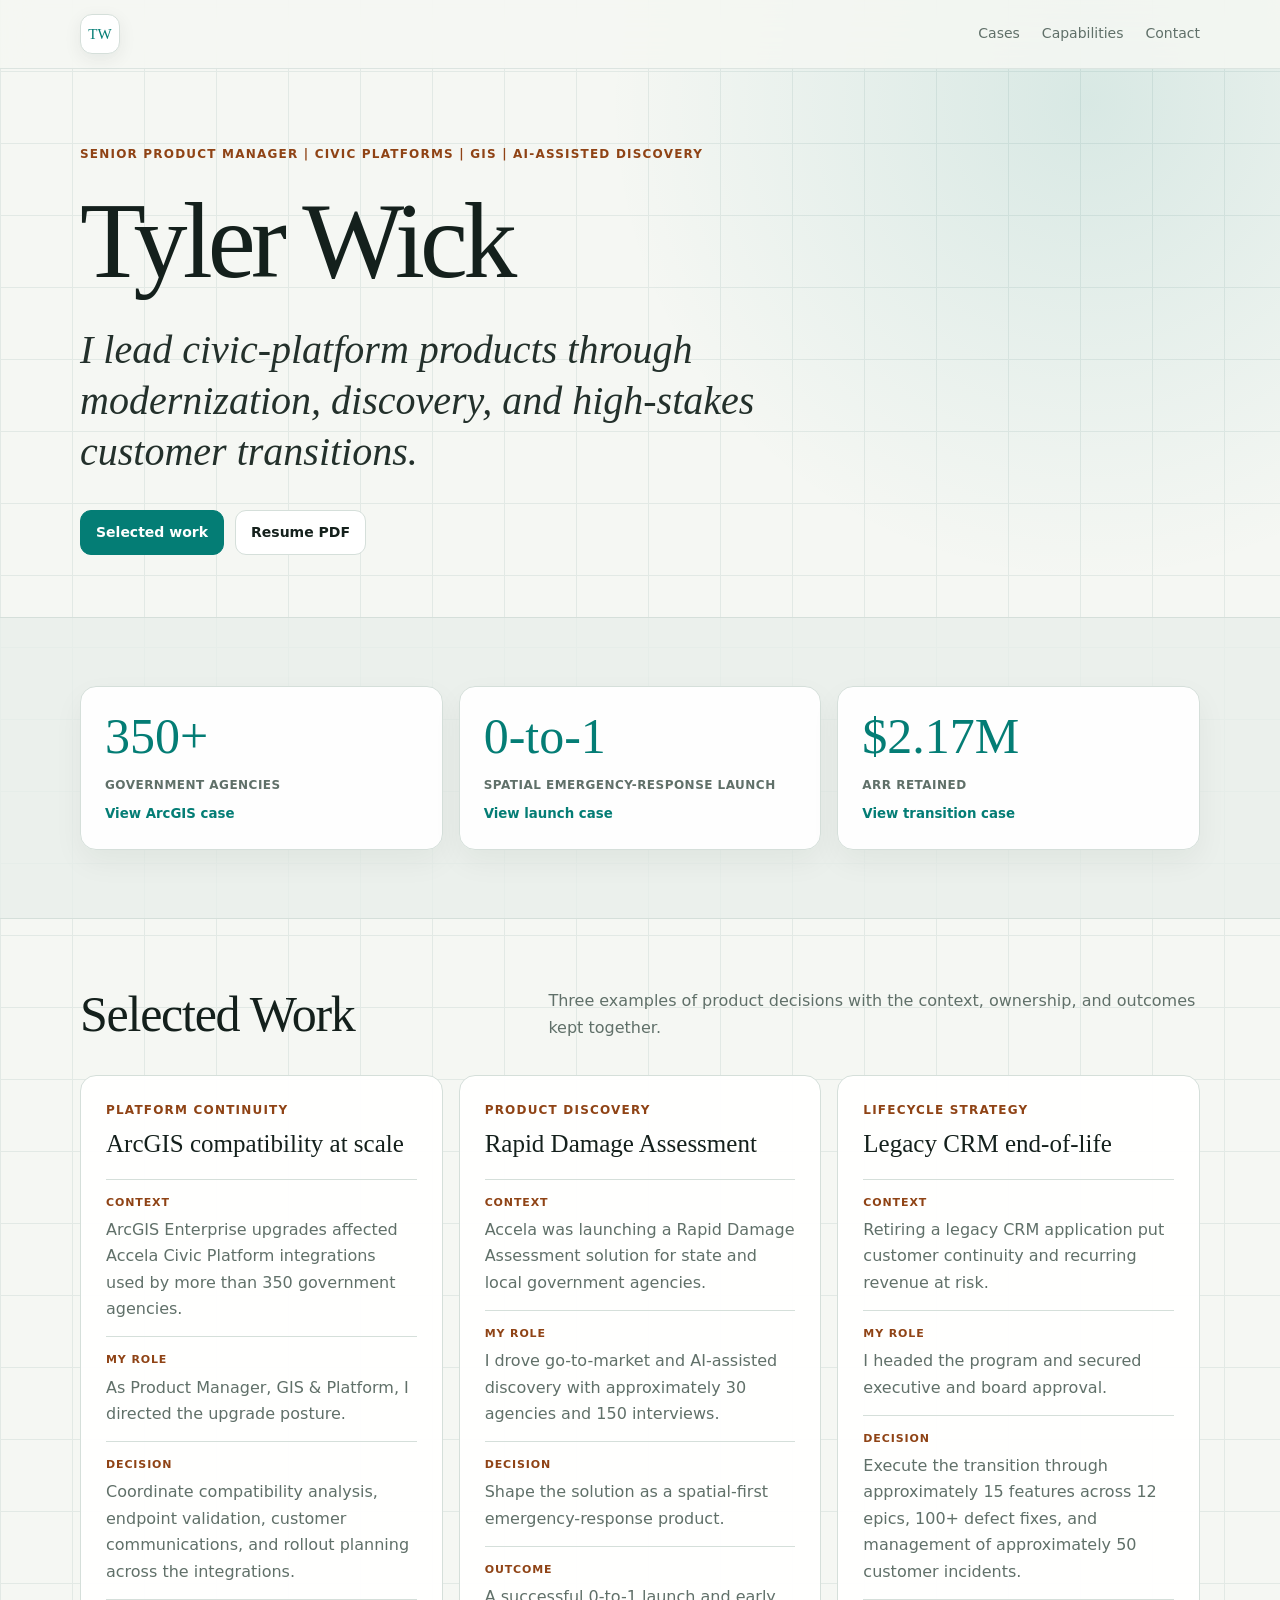
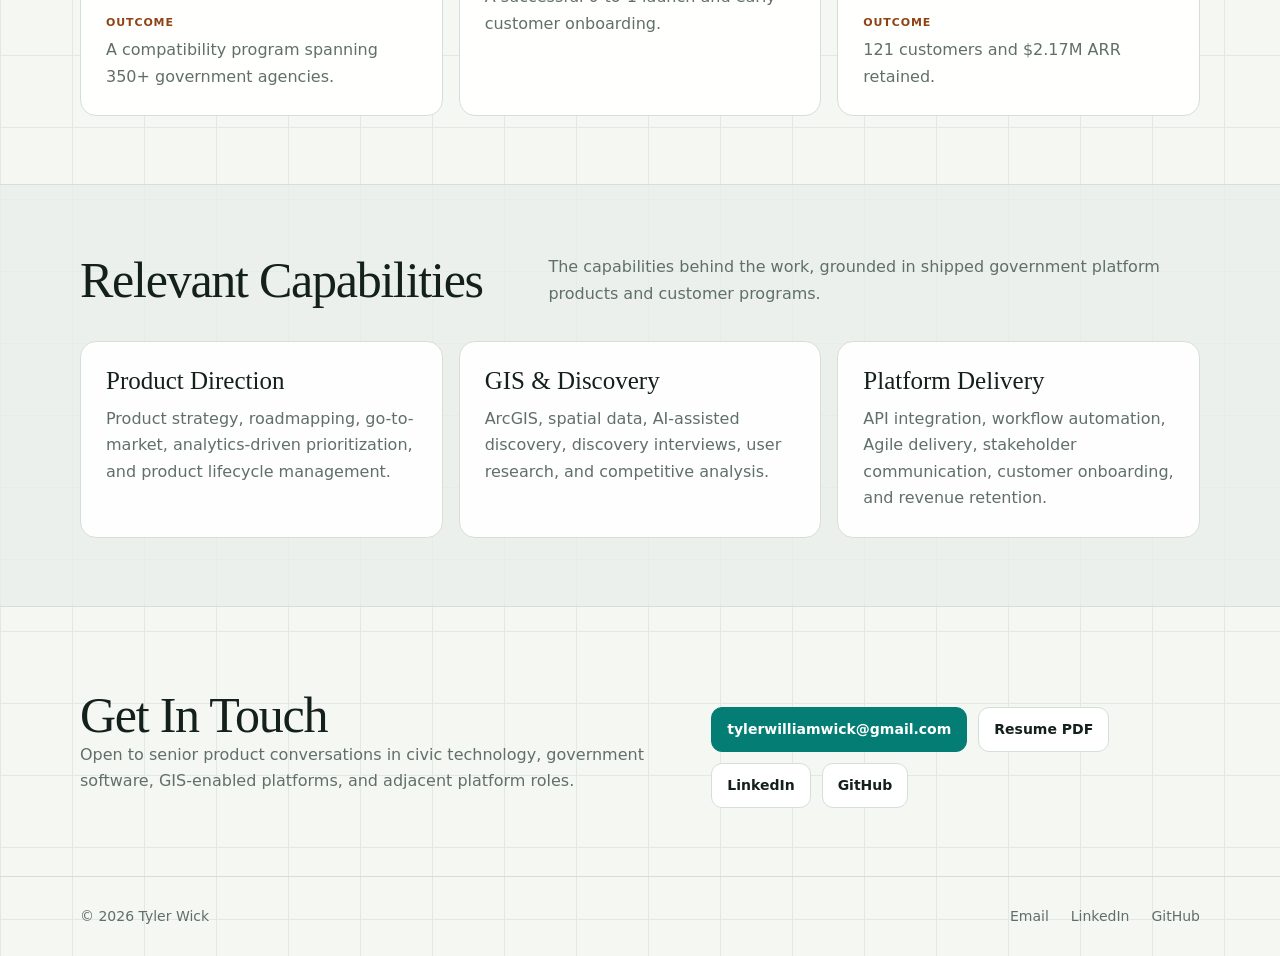
==== index.html @ c16c79ae "fix: offset case anchors below nav" ====
<!doctype html>
<html lang="en">
  <head>
    <meta charset="utf-8">
    <meta name="viewport" content="width=device-width, initial-scale=1">
    <title>Tyler Wick | Senior Product Manager | Civic Platforms, GIS &amp; AI</title>
    <meta
      name="description"
      content="Senior product manager for civic platforms, GIS, AI-assisted discovery, platform modernization, and customer transitions."
    >
    <link rel="canonical" href="https://tylerwilliamwick.github.io/tylerwilliamwick/">
    <link rel="icon" href="public/favicon.svg" type="image/svg+xml">
    <meta property="og:title" content="Tyler Wick | Senior Product Manager">
    <meta property="og:description" content="Civic-platform product leadership grounded in GIS, AI-assisted discovery, and measurable delivery outcomes.">
    <meta property="og:type" content="website">
    <meta property="og:url" content="https://tylerwilliamwick.github.io/tylerwilliamwick/">
    <meta property="og:image" content="https://tylerwilliamwick.github.io/tylerwilliamwick/public/og-image.png">
    <meta property="og:image:width" content="1200">
    <meta property="og:image:height" content="630">
    <meta property="og:image:alt" content="Tyler Wick, Senior Product Manager for civic platforms, GIS, and AI-assisted discovery. Featured outcomes: 350+ agencies, a 0-to-1 launch, and $2.17M ARR retained.">
    <meta name="twitter:card" content="summary_large_image">
    <meta name="twitter:title" content="Tyler Wick | Senior Product Manager">
    <meta name="twitter:description" content="Civic-platform product leadership grounded in GIS, AI-assisted discovery, and measurable delivery outcomes.">
    <meta name="twitter:image" content="https://tylerwilliamwick.github.io/tylerwilliamwick/public/og-image.png">
    <meta name="twitter:image:alt" content="Tyler Wick, Senior Product Manager for civic platforms, GIS, and AI-assisted discovery. Featured outcomes: 350+ agencies, a 0-to-1 launch, and $2.17M ARR retained.">
    <meta name="theme-color" content="#047d75">
    <style>
      :root {
        --bg: #f5f7f3;
        --bg-alt: #e8efeb;
        --surface: #ffffff;
        --text: #14201c;
        --muted: #607069;
        --accent: #047d75;
        --accent-strong: #075e59;
        --on-accent: #ffffff;
        --copper: #8f4315;
        --border: #d5dfda;
        --grid: #e2e9e5;
        --shadow: 0 18px 42px rgba(28, 61, 50, 0.1);
      }

      @media (prefers-color-scheme: dark) {
        :root {
          --bg: #0f1715;
          --bg-alt: #17221f;
          --surface: #1a2824;
          --text: #f1f6f2;
          --muted: #a1b0aa;
          --accent: #62d0c3;
          --accent-strong: #8de3d8;
          --on-accent: #062a27;
          --copper: #f2a766;
          --border: #2d3c37;
          --grid: #1d2a26;
          --shadow: 0 18px 42px rgba(0, 0, 0, 0.26);
        }
      }

      * {
        box-sizing: border-box;
      }

      html {
        scroll-behavior: smooth;
      }

      body {
        margin: 0;
        background:
          radial-gradient(circle at 85% 4%, color-mix(in srgb, var(--accent) 12%, transparent), transparent 30rem),
          linear-gradient(90deg, var(--grid) 1px, transparent 1px),
          linear-gradient(0deg, var(--grid) 1px, transparent 1px),
          var(--bg);
        background-size: auto, 72px 72px, 72px 72px, auto;
        color: var(--text);
        font: 16px/1.65 Avenir, "Avenir Next", Inter, system-ui, -apple-system, sans-serif;
      }

      a {
        color: inherit;
      }

      a:focus-visible {
        outline: 3px solid var(--accent);
        outline-offset: 3px;
      }

      .skip-link {
        position: fixed;
        top: 8px;
        left: 8px;
        z-index: 20;
        transform: translateY(-160%);
        border-radius: 8px;
        padding: 9px 13px;
        background: var(--accent);
        color: var(--on-accent);
        font-weight: 700;
        text-decoration: none;
      }

      .skip-link:focus {
        transform: none;
      }

      .wrap {
        width: min(1120px, calc(100% - 40px));
        margin: 0 auto;
      }

      .nav {
        position: sticky;
        top: 0;
        z-index: 10;
        border-bottom: 1px solid color-mix(in srgb, var(--border) 78%, transparent);
        background: color-mix(in srgb, var(--bg) 86%, transparent);
        backdrop-filter: blur(16px);
      }

      .nav-inner,
      .footer-inner {
        display: flex;
        align-items: center;
        justify-content: space-between;
        gap: 20px;
      }

      .nav-inner {
        min-height: 68px;
      }

      .mark {
        width: 40px;
        height: 40px;
        flex: 0 0 auto;
        border: 1px solid var(--border);
        border-radius: 12px;
        display: grid;
        place-items: center;
        background: var(--surface);
        color: var(--accent);
        font-family: Georgia, serif;
        font-size: 15px;
        text-decoration: none;
        box-shadow: 0 5px 18px color-mix(in srgb, var(--text) 7%, transparent);
      }

      .links,
      .footer-links {
        display: flex;
        flex-wrap: wrap;
        gap: 12px 22px;
        color: var(--muted);
        font-size: 14px;
      }

      .links {
        justify-content: flex-end;
      }

      .links a,
      .footer-links a {
        text-decoration: none;
      }

      .links a:hover,
      .footer-links a:hover {
        color: var(--accent);
      }

      .hero {
        padding: 76px 0 62px;
      }

      .eyebrow,
      .case-kicker {
        color: var(--copper);
        font-size: 12px;
        font-weight: 750;
        letter-spacing: 0.1em;
        text-transform: uppercase;
      }

      .eyebrow {
        margin: 0 0 18px;
      }

      h1,
      h2,
      h3 {
        font-family: Georgia, "Times New Roman", serif;
        font-weight: 400;
        line-height: 1.08;
      }

      h1 {
        max-width: 840px;
        margin: 0;
        font-size: clamp(2.75rem, 9vw, 6.75rem);
        letter-spacing: -0.045em;
      }

      .hero-copy {
        max-width: 820px;
        margin: 26px 0 0;
        color: color-mix(in srgb, var(--text) 80%, var(--muted));
        font-family: Georgia, "Times New Roman", serif;
        font-size: clamp(1.5rem, 3.4vw, 2.5rem);
        font-style: italic;
        line-height: 1.27;
      }

      .cta-row {
        display: flex;
        flex-wrap: wrap;
        gap: 11px;
        margin-top: 32px;
      }

      .btn {
        border: 1px solid var(--border);
        border-radius: 11px;
        padding: 10px 15px;
        background: var(--surface);
        color: var(--text);
        font-size: 14px;
        font-weight: 650;
        overflow-wrap: anywhere;
        text-decoration: none;
        transition: transform 160ms ease, border-color 160ms ease, color 160ms ease, background 160ms ease;
      }

      .btn.primary {
        border-color: var(--accent);
        background: var(--accent);
        color: var(--on-accent);
      }

      .btn:hover {
        border-color: var(--accent);
        color: var(--accent);
        transform: translateY(-2px);
      }

      .btn.primary:hover {
        background: var(--accent-strong);
        color: var(--on-accent);
      }

      section {
        padding: 68px 0;
      }

      section[id],
      main[id],
      .case-study[id] {
        scroll-margin-top: 84px;
      }

      .band {
        border-top: 1px solid var(--border);
        border-bottom: 1px solid var(--border);
        background: color-mix(in srgb, var(--bg-alt) 78%, transparent);
      }

      .section-head {
        display: grid;
        grid-template-columns: minmax(0, 0.8fr) minmax(0, 1.2fr);
        gap: 34px;
        align-items: end;
        margin-bottom: 34px;
      }

      h2 {
        margin: 0;
        font-size: clamp(2.125rem, 4vw, 3.125rem);
        letter-spacing: -0.025em;
      }

      .section-head p,
      .lead {
        margin: 0;
        color: var(--muted);
      }

      .metrics,
      .cases,
      .capability-list {
        margin: 0;
        padding: 0;
        display: grid;
        grid-template-columns: repeat(3, minmax(0, 1fr));
        gap: 16px;
        list-style: none;
      }

      .metric-link,
      .case-study,
      .capability {
        border: 1px solid var(--border);
        border-radius: 16px;
        background: color-mix(in srgb, var(--surface) 96%, transparent);
      }

      .metric-link {
        min-height: 164px;
        padding: 24px;
        display: flex;
        flex-direction: column;
        justify-content: space-between;
        box-shadow: 0 12px 30px color-mix(in srgb, var(--text) 5%, transparent);
        text-decoration: none;
        transition: transform 160ms ease, border-color 160ms ease, box-shadow 160ms ease;
      }

      .metric-link:hover {
        border-color: var(--accent);
        box-shadow: var(--shadow);
        transform: translateY(-2px);
      }

      .metric-link strong {
        color: var(--accent);
        font: 400 clamp(2.125rem, 4vw, 3.125rem)/1 Georgia, "Times New Roman", serif;
      }

      .metric-link span {
        margin-top: 14px;
        color: var(--muted);
        font-size: 12px;
        font-weight: 700;
        letter-spacing: 0.04em;
        text-transform: uppercase;
      }

      .metric-link small {
        margin-top: 6px;
        color: var(--accent);
        font-weight: 700;
      }

      .case-study,
      .capability {
        padding: 25px;
      }

      .case-kicker {
        margin: 0 0 9px;
      }

      .case-study h3,
      .capability h3 {
        margin: 0;
        font-size: 25px;
      }

      .case-details {
        margin: 22px 0 0;
      }

      .case-details div {
        border-top: 1px solid var(--border);
        padding: 14px 0;
      }

      .case-details div:last-child {
        padding-bottom: 0;
      }

      .case-details dt {
        color: var(--copper);
        font-size: 11px;
        font-weight: 750;
        letter-spacing: 0.08em;
        text-transform: uppercase;
      }

      .case-details dd {
        margin: 5px 0 0;
        color: var(--muted);
      }

      .capability p {
        margin: 12px 0 0;
        color: var(--muted);
      }

      .contact {
        display: grid;
        grid-template-columns: minmax(0, 1.1fr) minmax(0, 0.9fr);
        gap: 34px;
        align-items: center;
      }

      footer {
        border-top: 1px solid var(--border);
        padding: 28px 0;
        color: var(--muted);
        font-size: 14px;
      }

      .footer-links {
        justify-content: flex-end;
      }

      .visually-hidden {
        position: absolute;
        width: 1px;
        height: 1px;
        padding: 0;
        margin: -1px;
        overflow: hidden;
        clip: rect(0, 0, 0, 0);
        white-space: nowrap;
        border: 0;
      }

      @media (max-width: 900px) {
        .section-head,
        .contact {
          grid-template-columns: 1fr;
        }

        .cases {
          grid-template-columns: 1fr;
        }
      }

      @media (max-width: 600px) {
        .wrap {
          width: min(100% - 28px, 1120px);
        }

        .nav {
          position: static;
        }

        .nav-inner,
        .footer-inner {
          align-items: flex-start;
          flex-wrap: wrap;
          padding-block: 10px;
        }

        .hero {
          padding: 54px 0 42px;
        }

        .links {
          gap: 9px 14px;
          font-size: 13px;
        }

        section {
          padding: 52px 0;
        }

        .metrics,
        .capability-list {
          grid-template-columns: 1fr;
        }

        .footer-links {
          justify-content: flex-start;
        }
      }

      @media (prefers-reduced-motion: reduce) {
        html {
          scroll-behavior: auto;
        }

        *,
        *::before,
        *::after {
          scroll-behavior: auto !important;
          transition-duration: 0.01ms !important;
        }
      }
    </style>
  </head>
  <body>
    <a class="skip-link" href="#content">Skip to main content</a>
    <nav class="nav" aria-label="Primary">
      <div class="wrap nav-inner">
        <a class="mark" href="#content" aria-label="Tyler Wick home">TW</a>
        <div class="links">
          <a href="#cases">Cases</a>
          <a href="#capabilities">Capabilities</a>
          <a href="#contact">Contact</a>
        </div>
      </div>
    </nav>

    <main id="content">
      <header class="hero">
        <div class="wrap">
          <p class="eyebrow">Senior Product Manager | Civic Platforms | GIS | AI-Assisted Discovery</p>
          <h1>Tyler Wick</h1>
          <p class="hero-copy">
            I lead civic-platform products through modernization, discovery,
            and high-stakes customer transitions.
          </p>
          <div class="cta-row">
            <a class="btn primary" href="#cases">Selected work</a>
            <a class="btn" href="public/resume.pdf">Resume PDF</a>
          </div>
        </div>
      </header>

      <section id="outcomes" class="band" aria-labelledby="outcomes-title">
        <div class="wrap">
          <h2 id="outcomes-title" class="visually-hidden">Selected outcomes</h2>
          <ul class="metrics">
            <li>
              <a class="metric-link" href="#case-arcgis">
                <strong>350+</strong>
                <span>Government agencies</span>
                <small>View ArcGIS case</small>
              </a>
            </li>
            <li>
              <a class="metric-link" href="#case-damage-assessment">
                <strong>0-to-1</strong>
                <span>Spatial emergency-response launch</span>
                <small>View launch case</small>
              </a>
            </li>
            <li>
              <a class="metric-link" href="#case-crm-eol">
                <strong>$2.17M</strong>
                <span>ARR retained</span>
                <small>View transition case</small>
              </a>
            </li>
          </ul>
        </div>
      </section>

      <section id="cases" aria-labelledby="cases-title">
        <div class="wrap">
          <div class="section-head">
            <h2 id="cases-title">Selected Work</h2>
            <p>
              Three examples of product decisions with the context, ownership,
              and outcomes kept together.
            </p>
          </div>
          <div class="cases">
            <article id="case-arcgis" class="case-study">
              <p class="case-kicker">Platform continuity</p>
              <h3>ArcGIS compatibility at scale</h3>
              <dl class="case-details">
                <div>
                  <dt>Context</dt>
                  <dd>ArcGIS Enterprise upgrades affected Accela Civic Platform integrations used by more than 350 government agencies.</dd>
                </div>
                <div>
                  <dt>My role</dt>
                  <dd>As Product Manager, GIS &amp; Platform, I directed the upgrade posture.</dd>
                </div>
                <div>
                  <dt>Decision</dt>
                  <dd>Coordinate compatibility analysis, endpoint validation, customer communications, and rollout planning across the integrations.</dd>
                </div>
                <div>
                  <dt>Outcome</dt>
                  <dd>A compatibility program spanning 350+ government agencies.</dd>
                </div>
              </dl>
            </article>

            <article id="case-damage-assessment" class="case-study">
              <p class="case-kicker">Product discovery</p>
              <h3>Rapid Damage Assessment</h3>
              <dl class="case-details">
                <div>
                  <dt>Context</dt>
                  <dd>Accela was launching a Rapid Damage Assessment solution for state and local government agencies.</dd>
                </div>
                <div>
                  <dt>My role</dt>
                  <dd>I drove go-to-market and AI-assisted discovery with approximately 30 agencies and 150 interviews.</dd>
                </div>
                <div>
                  <dt>Decision</dt>
                  <dd>Shape the solution as a spatial-first emergency-response product.</dd>
                </div>
                <div>
                  <dt>Outcome</dt>
                  <dd>A successful 0-to-1 launch and early customer onboarding.</dd>
                </div>
              </dl>
            </article>

            <article id="case-crm-eol" class="case-study">
              <p class="case-kicker">Lifecycle strategy</p>
              <h3>Legacy CRM end-of-life</h3>
              <dl class="case-details">
                <div>
                  <dt>Context</dt>
                  <dd>Retiring a legacy CRM application put customer continuity and recurring revenue at risk.</dd>
                </div>
                <div>
                  <dt>My role</dt>
                  <dd>I headed the program and secured executive and board approval.</dd>
                </div>
                <div>
                  <dt>Decision</dt>
                  <dd>Execute the transition through approximately 15 features across 12 epics, 100+ defect fixes, and management of approximately 50 customer incidents.</dd>
                </div>
                <div>
                  <dt>Outcome</dt>
                  <dd>121 customers and $2.17M ARR retained.</dd>
                </div>
              </dl>
            </article>
          </div>
        </div>
      </section>

      <section id="capabilities" class="band" aria-labelledby="capabilities-title">
        <div class="wrap">
          <div class="section-head">
            <h2 id="capabilities-title">Relevant Capabilities</h2>
            <p>
              The capabilities behind the work, grounded in shipped government
              platform products and customer programs.
            </p>
          </div>
          <ul class="capability-list">
            <li class="capability">
              <h3>Product Direction</h3>
              <p>Product strategy, roadmapping, go-to-market, analytics-driven prioritization, and product lifecycle management.</p>
            </li>
            <li class="capability">
              <h3>GIS &amp; Discovery</h3>
              <p>ArcGIS, spatial data, AI-assisted discovery, discovery interviews, user research, and competitive analysis.</p>
            </li>
            <li class="capability">
              <h3>Platform Delivery</h3>
              <p>API integration, workflow automation, Agile delivery, stakeholder communication, customer onboarding, and revenue retention.</p>
            </li>
          </ul>
        </div>
      </section>

      <section id="contact" aria-labelledby="contact-title">
        <div class="wrap contact">
          <div>
            <h2 id="contact-title">Get In Touch</h2>
            <p class="lead">
              Open to senior product conversations in civic technology,
              government software, GIS-enabled platforms, and adjacent platform roles.
            </p>
          </div>
          <div class="cta-row">
            <a class="btn primary" href="mailto:tylerwilliamwick@gmail.com">tylerwilliamwick@gmail.com</a>
            <a class="btn" href="public/resume.pdf">Resume PDF</a>
            <a class="btn" href="https://www.linkedin.com/in/tylerwilliamwick/">LinkedIn</a>
            <a class="btn" href="https://github.com/tylerwilliamwick">GitHub</a>
          </div>
        </div>
      </section>
    </main>

    <footer>
      <div class="wrap footer-inner">
        <span>&copy; 2026 Tyler Wick</span>
        <div class="footer-links">
          <a href="mailto:tylerwilliamwick@gmail.com">Email</a>
          <a href="https://www.linkedin.com/in/tylerwilliamwick/">LinkedIn</a>
          <a href="https://github.com/tylerwilliamwick">GitHub</a>
        </div>
      </div>
    </footer>
  </body>
</html>
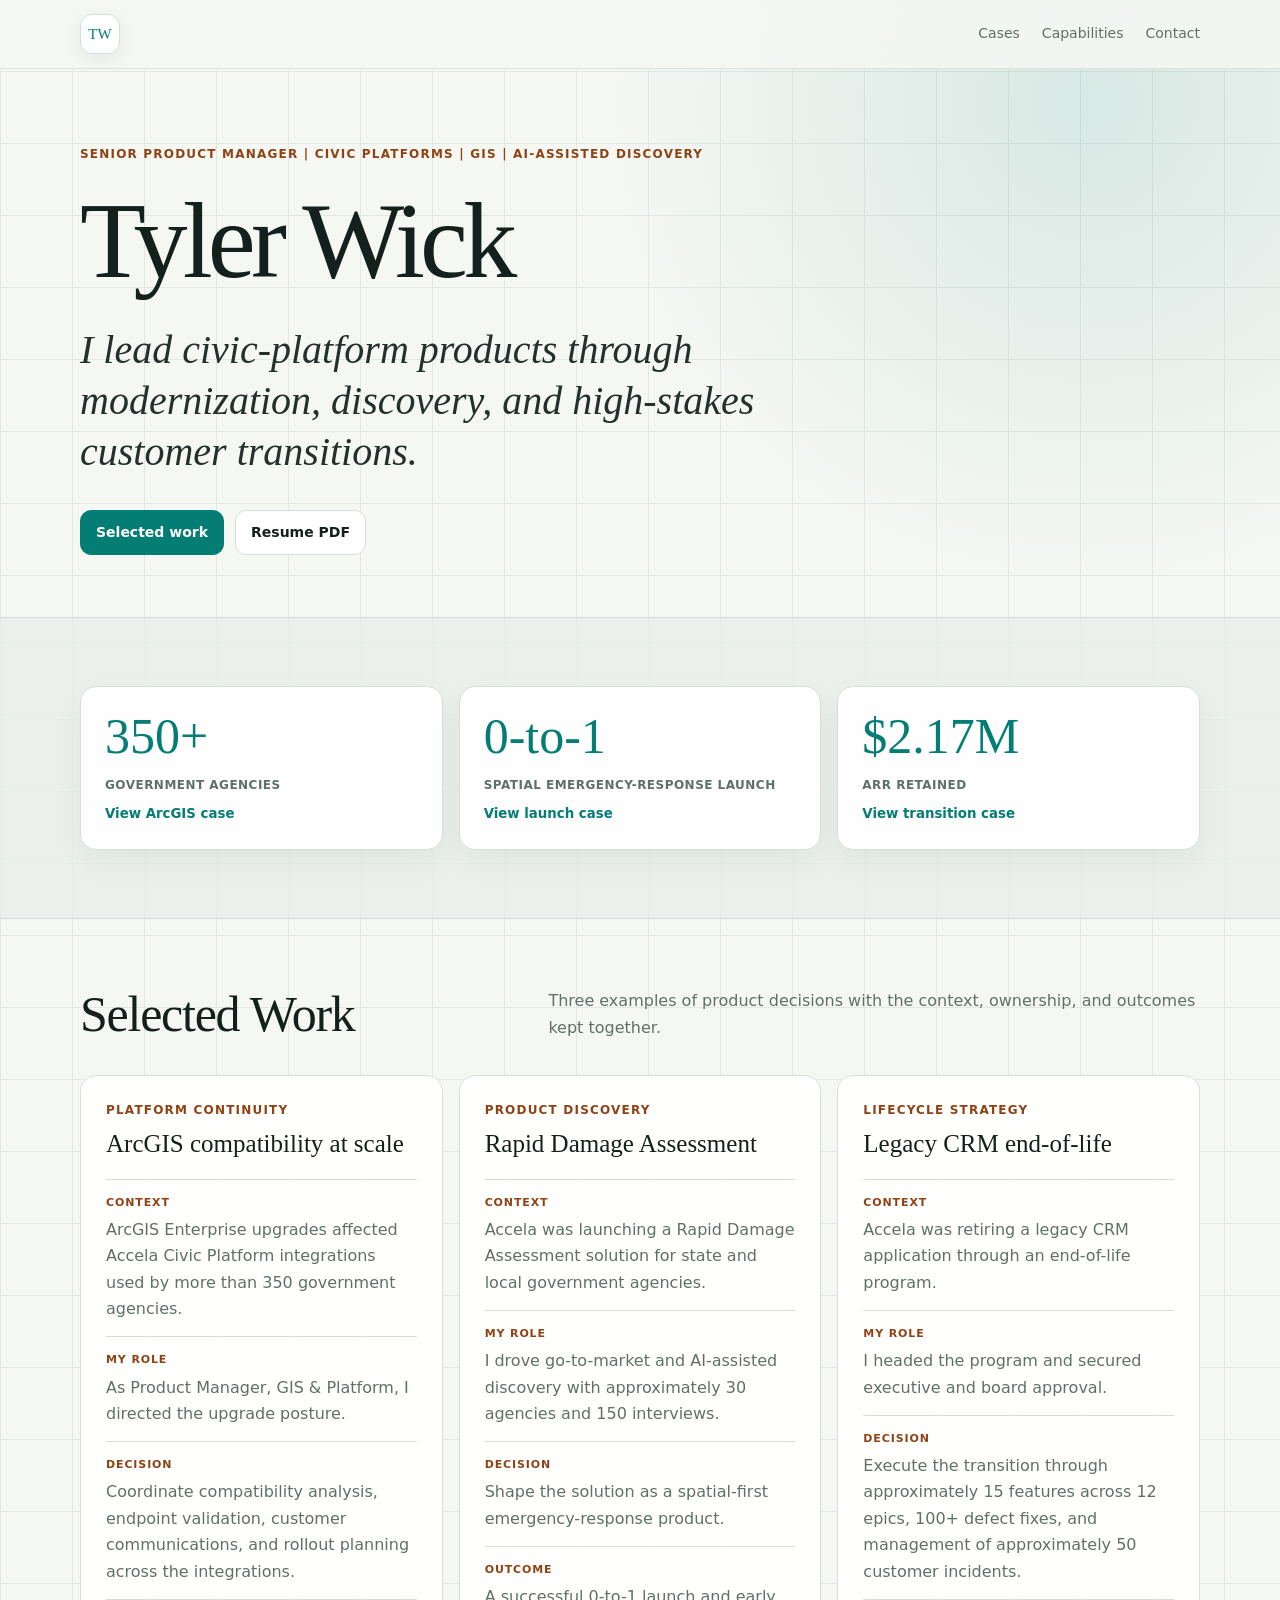
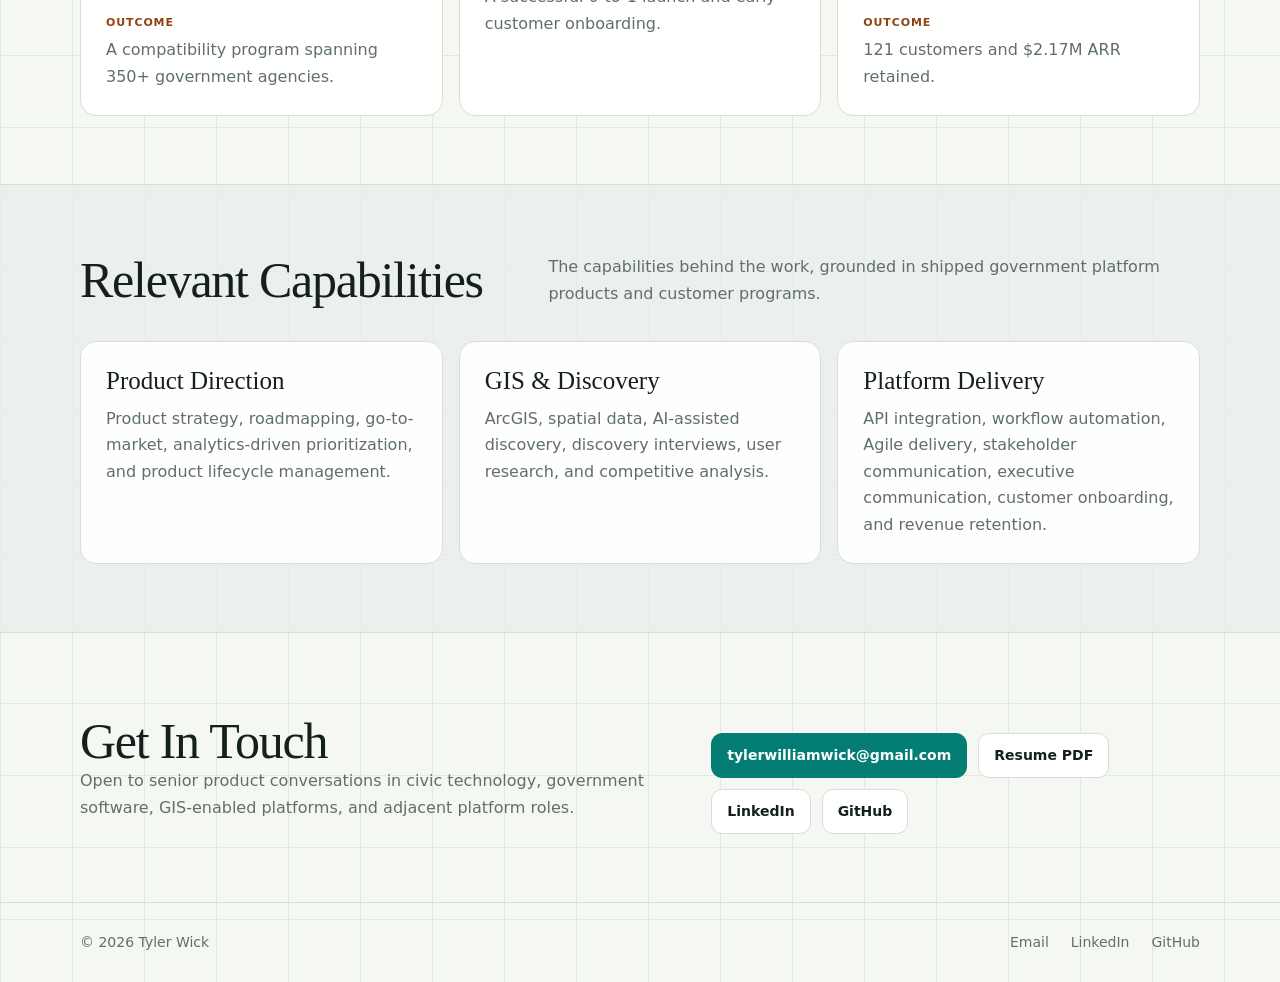
==== commit 7f5ec946: "fix: harden portfolio evidence checks" ====
--- a/index.html
+++ b/index.html
@@ -600,7 +600,7 @@
               <dl class="case-details">
                 <div>
                   <dt>Context</dt>
-                  <dd>Retiring a legacy CRM application put customer continuity and recurring revenue at risk.</dd>
+                  <dd>Accela was retiring a legacy CRM application through an end-of-life program.</dd>
                 </div>
                 <div>
                   <dt>My role</dt>
@@ -640,7 +640,7 @@
             </li>
             <li class="capability">
               <h3>Platform Delivery</h3>
-              <p>API integration, workflow automation, Agile delivery, stakeholder communication, customer onboarding, and revenue retention.</p>
+              <p>API integration, workflow automation, Agile delivery, stakeholder communication, executive communication, customer onboarding, and revenue retention.</p>
             </li>
           </ul>
         </div>
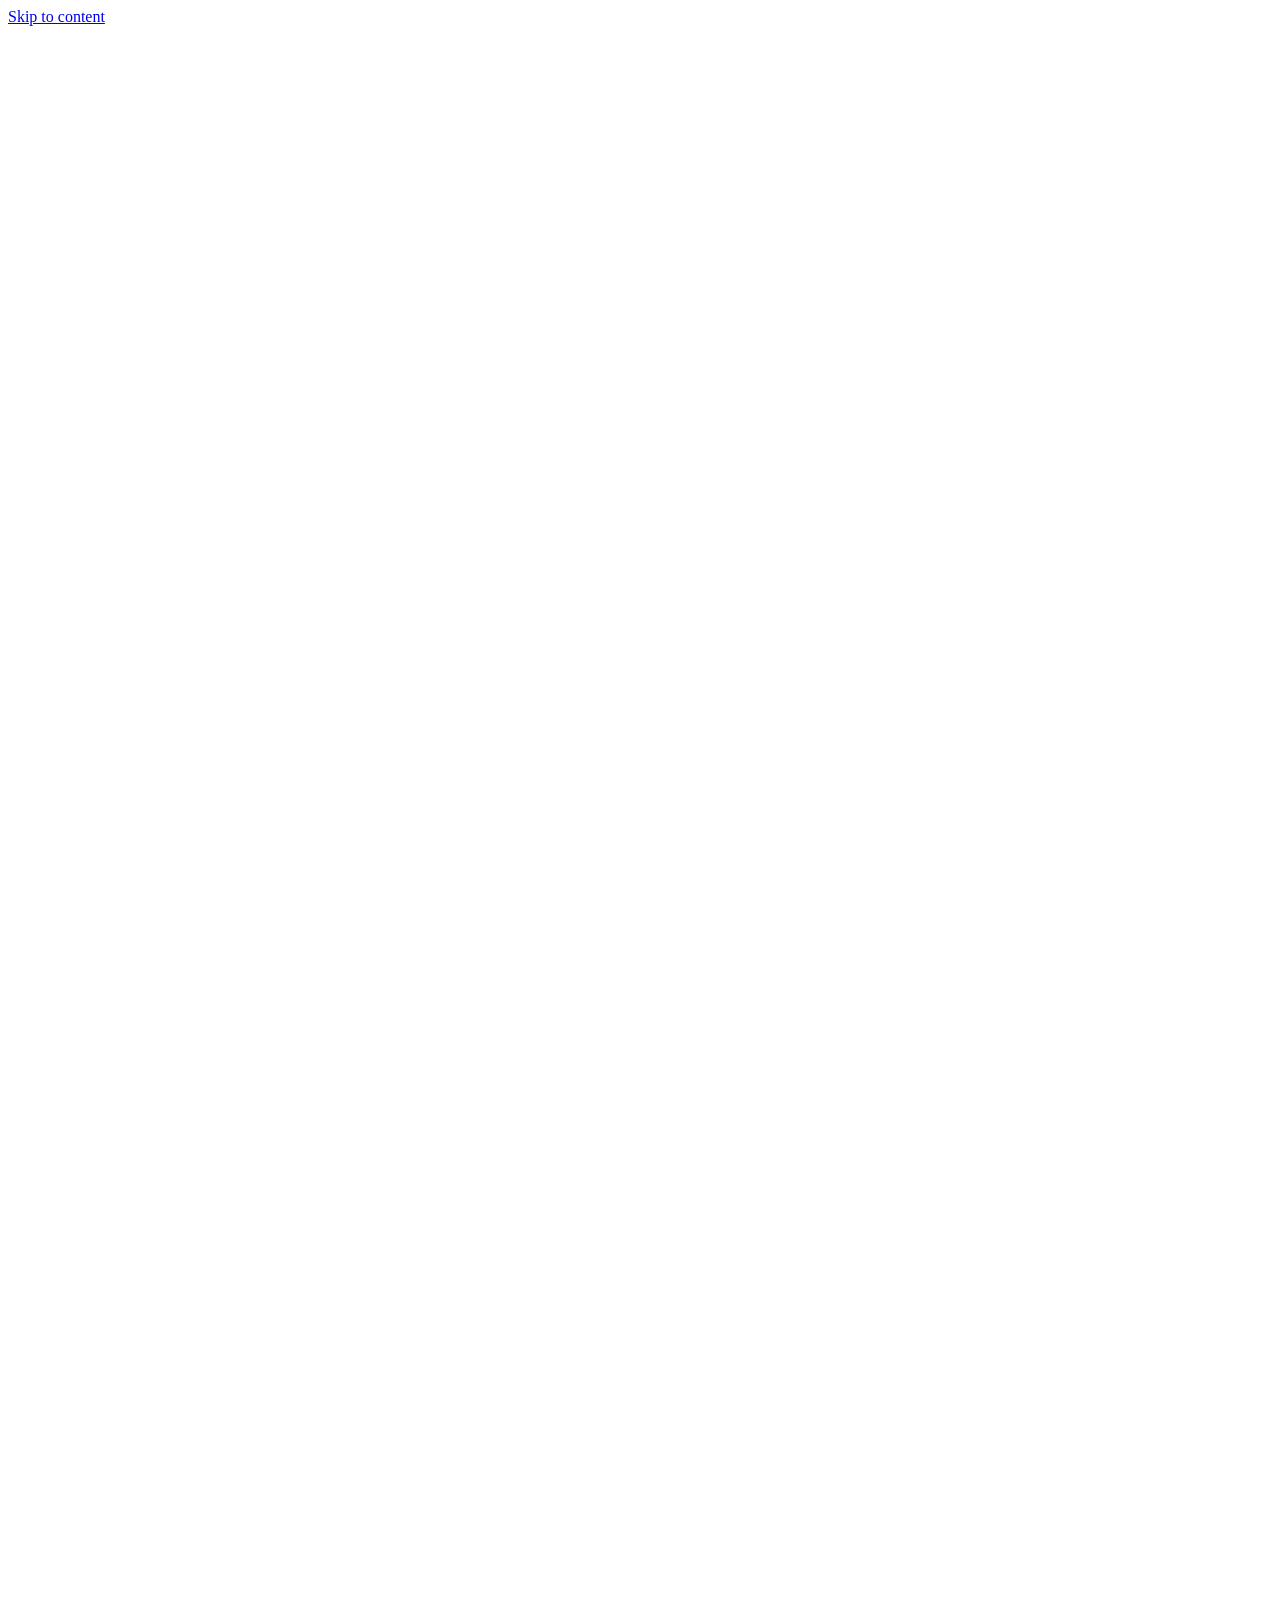
==== commit fbb44039: "Publish evidence-safe portfolio as static site Static export of the rebuilt pm-portfolio: seven veri" ====
--- a/index.html
+++ b/index.html
@@ -1,679 +1 @@
-<!doctype html>
-<html lang="en">
-  <head>
-    <meta charset="utf-8">
-    <meta name="viewport" content="width=device-width, initial-scale=1">
-    <title>Tyler Wick | Senior Product Manager | Civic Platforms, GIS &amp; AI</title>
-    <meta
-      name="description"
-      content="Senior product manager for civic platforms, GIS, AI-assisted discovery, platform modernization, and customer transitions."
-    >
-    <link rel="canonical" href="https://tylerwilliamwick.github.io/tylerwilliamwick/">
-    <link rel="icon" href="public/favicon.svg" type="image/svg+xml">
-    <meta property="og:title" content="Tyler Wick | Senior Product Manager">
-    <meta property="og:description" content="Civic-platform product leadership grounded in GIS, AI-assisted discovery, and measurable delivery outcomes.">
-    <meta property="og:type" content="website">
-    <meta property="og:url" content="https://tylerwilliamwick.github.io/tylerwilliamwick/">
-    <meta property="og:image" content="https://tylerwilliamwick.github.io/tylerwilliamwick/public/og-image.png">
-    <meta property="og:image:width" content="1200">
-    <meta property="og:image:height" content="630">
-    <meta property="og:image:alt" content="Tyler Wick, Senior Product Manager for civic platforms, GIS, and AI-assisted discovery. Featured outcomes: 350+ agencies, a 0-to-1 launch, and $2.17M ARR retained.">
-    <meta name="twitter:card" content="summary_large_image">
-    <meta name="twitter:title" content="Tyler Wick | Senior Product Manager">
-    <meta name="twitter:description" content="Civic-platform product leadership grounded in GIS, AI-assisted discovery, and measurable delivery outcomes.">
-    <meta name="twitter:image" content="https://tylerwilliamwick.github.io/tylerwilliamwick/public/og-image.png">
-    <meta name="twitter:image:alt" content="Tyler Wick, Senior Product Manager for civic platforms, GIS, and AI-assisted discovery. Featured outcomes: 350+ agencies, a 0-to-1 launch, and $2.17M ARR retained.">
-    <meta name="theme-color" content="#047d75">
-    <style>
-      :root {
-        --bg: #f5f7f3;
-        --bg-alt: #e8efeb;
-        --surface: #ffffff;
-        --text: #14201c;
-        --muted: #607069;
-        --accent: #047d75;
-        --accent-strong: #075e59;
-        --on-accent: #ffffff;
-        --copper: #8f4315;
-        --border: #d5dfda;
-        --grid: #e2e9e5;
-        --shadow: 0 18px 42px rgba(28, 61, 50, 0.1);
-      }
-
-      @media (prefers-color-scheme: dark) {
-        :root {
-          --bg: #0f1715;
-          --bg-alt: #17221f;
-          --surface: #1a2824;
-          --text: #f1f6f2;
-          --muted: #a1b0aa;
-          --accent: #62d0c3;
-          --accent-strong: #8de3d8;
-          --on-accent: #062a27;
-          --copper: #f2a766;
-          --border: #2d3c37;
-          --grid: #1d2a26;
-          --shadow: 0 18px 42px rgba(0, 0, 0, 0.26);
-        }
-      }
-
-      * {
-        box-sizing: border-box;
-      }
-
-      html {
-        scroll-behavior: smooth;
-      }
-
-      body {
-        margin: 0;
-        background:
-          radial-gradient(circle at 85% 4%, color-mix(in srgb, var(--accent) 12%, transparent), transparent 30rem),
-          linear-gradient(90deg, var(--grid) 1px, transparent 1px),
-          linear-gradient(0deg, var(--grid) 1px, transparent 1px),
-          var(--bg);
-        background-size: auto, 72px 72px, 72px 72px, auto;
-        color: var(--text);
-        font: 16px/1.65 Avenir, "Avenir Next", Inter, system-ui, -apple-system, sans-serif;
-      }
-
-      a {
-        color: inherit;
-      }
-
-      a:focus-visible {
-        outline: 3px solid var(--accent);
-        outline-offset: 3px;
-      }
-
-      .skip-link {
-        position: fixed;
-        top: 8px;
-        left: 8px;
-        z-index: 20;
-        transform: translateY(-160%);
-        border-radius: 8px;
-        padding: 9px 13px;
-        background: var(--accent);
-        color: var(--on-accent);
-        font-weight: 700;
-        text-decoration: none;
-      }
-
-      .skip-link:focus {
-        transform: none;
-      }
-
-      .wrap {
-        width: min(1120px, calc(100% - 40px));
-        margin: 0 auto;
-      }
-
-      .nav {
-        position: sticky;
-        top: 0;
-        z-index: 10;
-        border-bottom: 1px solid color-mix(in srgb, var(--border) 78%, transparent);
-        background: color-mix(in srgb, var(--bg) 86%, transparent);
-        backdrop-filter: blur(16px);
-      }
-
-      .nav-inner,
-      .footer-inner {
-        display: flex;
-        align-items: center;
-        justify-content: space-between;
-        gap: 20px;
-      }
-
-      .nav-inner {
-        min-height: 68px;
-      }
-
-      .mark {
-        width: 40px;
-        height: 40px;
-        flex: 0 0 auto;
-        border: 1px solid var(--border);
-        border-radius: 12px;
-        display: grid;
-        place-items: center;
-        background: var(--surface);
-        color: var(--accent);
-        font-family: Georgia, serif;
-        font-size: 15px;
-        text-decoration: none;
-        box-shadow: 0 5px 18px color-mix(in srgb, var(--text) 7%, transparent);
-      }
-
-      .links,
-      .footer-links {
-        display: flex;
-        flex-wrap: wrap;
-        gap: 12px 22px;
-        color: var(--muted);
-        font-size: 14px;
-      }
-
-      .links {
-        justify-content: flex-end;
-      }
-
-      .links a,
-      .footer-links a {
-        text-decoration: none;
-      }
-
-      .links a:hover,
-      .footer-links a:hover {
-        color: var(--accent);
-      }
-
-      .hero {
-        padding: 76px 0 62px;
-      }
-
-      .eyebrow,
-      .case-kicker {
-        color: var(--copper);
-        font-size: 12px;
-        font-weight: 750;
-        letter-spacing: 0.1em;
-        text-transform: uppercase;
-      }
-
-      .eyebrow {
-        margin: 0 0 18px;
-      }
-
-      h1,
-      h2,
-      h3 {
-        font-family: Georgia, "Times New Roman", serif;
-        font-weight: 400;
-        line-height: 1.08;
-      }
-
-      h1 {
-        max-width: 840px;
-        margin: 0;
-        font-size: clamp(2.75rem, 9vw, 6.75rem);
-        letter-spacing: -0.045em;
-      }
-
-      .hero-copy {
-        max-width: 820px;
-        margin: 26px 0 0;
-        color: color-mix(in srgb, var(--text) 80%, var(--muted));
-        font-family: Georgia, "Times New Roman", serif;
-        font-size: clamp(1.5rem, 3.4vw, 2.5rem);
-        font-style: italic;
-        line-height: 1.27;
-      }
-
-      .cta-row {
-        display: flex;
-        flex-wrap: wrap;
-        gap: 11px;
-        margin-top: 32px;
-      }
-
-      .btn {
-        border: 1px solid var(--border);
-        border-radius: 11px;
-        padding: 10px 15px;
-        background: var(--surface);
-        color: var(--text);
-        font-size: 14px;
-        font-weight: 650;
-        overflow-wrap: anywhere;
-        text-decoration: none;
-        transition: transform 160ms ease, border-color 160ms ease, color 160ms ease, background 160ms ease;
-      }
-
-      .btn.primary {
-        border-color: var(--accent);
-        background: var(--accent);
-        color: var(--on-accent);
-      }
-
-      .btn:hover {
-        border-color: var(--accent);
-        color: var(--accent);
-        transform: translateY(-2px);
-      }
-
-      .btn.primary:hover {
-        background: var(--accent-strong);
-        color: var(--on-accent);
-      }
-
-      section {
-        padding: 68px 0;
-      }
-
-      section[id],
-      main[id],
-      .case-study[id] {
-        scroll-margin-top: 84px;
-      }
-
-      .band {
-        border-top: 1px solid var(--border);
-        border-bottom: 1px solid var(--border);
-        background: color-mix(in srgb, var(--bg-alt) 78%, transparent);
-      }
-
-      .section-head {
-        display: grid;
-        grid-template-columns: minmax(0, 0.8fr) minmax(0, 1.2fr);
-        gap: 34px;
-        align-items: end;
-        margin-bottom: 34px;
-      }
-
-      h2 {
-        margin: 0;
-        font-size: clamp(2.125rem, 4vw, 3.125rem);
-        letter-spacing: -0.025em;
-      }
-
-      .section-head p,
-      .lead {
-        margin: 0;
-        color: var(--muted);
-      }
-
-      .metrics,
-      .cases,
-      .capability-list {
-        margin: 0;
-        padding: 0;
-        display: grid;
-        grid-template-columns: repeat(3, minmax(0, 1fr));
-        gap: 16px;
-        list-style: none;
-      }
-
-      .metric-link,
-      .case-study,
-      .capability {
-        border: 1px solid var(--border);
-        border-radius: 16px;
-        background: color-mix(in srgb, var(--surface) 96%, transparent);
-      }
-
-      .metric-link {
-        min-height: 164px;
-        padding: 24px;
-        display: flex;
-        flex-direction: column;
-        justify-content: space-between;
-        box-shadow: 0 12px 30px color-mix(in srgb, var(--text) 5%, transparent);
-        text-decoration: none;
-        transition: transform 160ms ease, border-color 160ms ease, box-shadow 160ms ease;
-      }
-
-      .metric-link:hover {
-        border-color: var(--accent);
-        box-shadow: var(--shadow);
-        transform: translateY(-2px);
-      }
-
-      .metric-link strong {
-        color: var(--accent);
-        font: 400 clamp(2.125rem, 4vw, 3.125rem)/1 Georgia, "Times New Roman", serif;
-      }
-
-      .metric-link span {
-        margin-top: 14px;
-        color: var(--muted);
-        font-size: 12px;
-        font-weight: 700;
-        letter-spacing: 0.04em;
-        text-transform: uppercase;
-      }
-
-      .metric-link small {
-        margin-top: 6px;
-        color: var(--accent);
-        font-weight: 700;
-      }
-
-      .case-study,
-      .capability {
-        padding: 25px;
-      }
-
-      .case-kicker {
-        margin: 0 0 9px;
-      }
-
-      .case-study h3,
-      .capability h3 {
-        margin: 0;
-        font-size: 25px;
-      }
-
-      .case-details {
-        margin: 22px 0 0;
-      }
-
-      .case-details div {
-        border-top: 1px solid var(--border);
-        padding: 14px 0;
-      }
-
-      .case-details div:last-child {
-        padding-bottom: 0;
-      }
-
-      .case-details dt {
-        color: var(--copper);
-        font-size: 11px;
-        font-weight: 750;
-        letter-spacing: 0.08em;
-        text-transform: uppercase;
-      }
-
-      .case-details dd {
-        margin: 5px 0 0;
-        color: var(--muted);
-      }
-
-      .capability p {
-        margin: 12px 0 0;
-        color: var(--muted);
-      }
-
-      .contact {
-        display: grid;
-        grid-template-columns: minmax(0, 1.1fr) minmax(0, 0.9fr);
-        gap: 34px;
-        align-items: center;
-      }
-
-      footer {
-        border-top: 1px solid var(--border);
-        padding: 28px 0;
-        color: var(--muted);
-        font-size: 14px;
-      }
-
-      .footer-links {
-        justify-content: flex-end;
-      }
-
-      .visually-hidden {
-        position: absolute;
-        width: 1px;
-        height: 1px;
-        padding: 0;
-        margin: -1px;
-        overflow: hidden;
-        clip: rect(0, 0, 0, 0);
-        white-space: nowrap;
-        border: 0;
-      }
-
-      @media (max-width: 900px) {
-        .section-head,
-        .contact {
-          grid-template-columns: 1fr;
-        }
-
-        .cases {
-          grid-template-columns: 1fr;
-        }
-      }
-
-      @media (max-width: 600px) {
-        .wrap {
-          width: min(100% - 28px, 1120px);
-        }
-
-        .nav {
-          position: static;
-        }
-
-        .nav-inner,
-        .footer-inner {
-          align-items: flex-start;
-          flex-wrap: wrap;
-          padding-block: 10px;
-        }
-
-        .hero {
-          padding: 54px 0 42px;
-        }
-
-        .links {
-          gap: 9px 14px;
-          font-size: 13px;
-        }
-
-        section {
-          padding: 52px 0;
-        }
-
-        .metrics,
-        .capability-list {
-          grid-template-columns: 1fr;
-        }
-
-        .footer-links {
-          justify-content: flex-start;
-        }
-      }
-
-      @media (prefers-reduced-motion: reduce) {
-        html {
-          scroll-behavior: auto;
-        }
-
-        *,
-        *::before,
-        *::after {
-          scroll-behavior: auto !important;
-          transition-duration: 0.01ms !important;
-        }
-      }
-    </style>
-  </head>
-  <body>
-    <a class="skip-link" href="#content">Skip to main content</a>
-    <nav class="nav" aria-label="Primary">
-      <div class="wrap nav-inner">
-        <a class="mark" href="#content" aria-label="Tyler Wick home">TW</a>
-        <div class="links">
-          <a href="#cases">Cases</a>
-          <a href="#capabilities">Capabilities</a>
-          <a href="#contact">Contact</a>
-        </div>
-      </div>
-    </nav>
-
-    <main id="content">
-      <header class="hero">
-        <div class="wrap">
-          <p class="eyebrow">Senior Product Manager | Civic Platforms | GIS | AI-Assisted Discovery</p>
-          <h1>Tyler Wick</h1>
-          <p class="hero-copy">
-            I lead civic-platform products through modernization, discovery,
-            and high-stakes customer transitions.
-          </p>
-          <div class="cta-row">
-            <a class="btn primary" href="#cases">Selected work</a>
-            <a class="btn" href="public/resume.pdf">Resume PDF</a>
-          </div>
-        </div>
-      </header>
-
-      <section id="outcomes" class="band" aria-labelledby="outcomes-title">
-        <div class="wrap">
-          <h2 id="outcomes-title" class="visually-hidden">Selected outcomes</h2>
-          <ul class="metrics">
-            <li>
-              <a class="metric-link" href="#case-arcgis">
-                <strong>350+</strong>
-                <span>Government agencies</span>
-                <small>View ArcGIS case</small>
-              </a>
-            </li>
-            <li>
-              <a class="metric-link" href="#case-damage-assessment">
-                <strong>0-to-1</strong>
-                <span>Spatial emergency-response launch</span>
-                <small>View launch case</small>
-              </a>
-            </li>
-            <li>
-              <a class="metric-link" href="#case-crm-eol">
-                <strong>$2.17M</strong>
-                <span>ARR retained</span>
-                <small>View transition case</small>
-              </a>
-            </li>
-          </ul>
-        </div>
-      </section>
-
-      <section id="cases" aria-labelledby="cases-title">
-        <div class="wrap">
-          <div class="section-head">
-            <h2 id="cases-title">Selected Work</h2>
-            <p>
-              Three examples of product decisions with the context, ownership,
-              and outcomes kept together.
-            </p>
-          </div>
-          <div class="cases">
-            <article id="case-arcgis" class="case-study">
-              <p class="case-kicker">Platform continuity</p>
-              <h3>ArcGIS compatibility at scale</h3>
-              <dl class="case-details">
-                <div>
-                  <dt>Context</dt>
-                  <dd>ArcGIS Enterprise upgrades affected Accela Civic Platform integrations used by more than 350 government agencies.</dd>
-                </div>
-                <div>
-                  <dt>My role</dt>
-                  <dd>As Product Manager, GIS &amp; Platform, I directed the upgrade posture.</dd>
-                </div>
-                <div>
-                  <dt>Decision</dt>
-                  <dd>Coordinate compatibility analysis, endpoint validation, customer communications, and rollout planning across the integrations.</dd>
-                </div>
-                <div>
-                  <dt>Outcome</dt>
-                  <dd>A compatibility program spanning 350+ government agencies.</dd>
-                </div>
-              </dl>
-            </article>
-
-            <article id="case-damage-assessment" class="case-study">
-              <p class="case-kicker">Product discovery</p>
-              <h3>Rapid Damage Assessment</h3>
-              <dl class="case-details">
-                <div>
-                  <dt>Context</dt>
-                  <dd>Accela was launching a Rapid Damage Assessment solution for state and local government agencies.</dd>
-                </div>
-                <div>
-                  <dt>My role</dt>
-                  <dd>I drove go-to-market and AI-assisted discovery with approximately 30 agencies and 150 interviews.</dd>
-                </div>
-                <div>
-                  <dt>Decision</dt>
-                  <dd>Shape the solution as a spatial-first emergency-response product.</dd>
-                </div>
-                <div>
-                  <dt>Outcome</dt>
-                  <dd>A successful 0-to-1 launch and early customer onboarding.</dd>
-                </div>
-              </dl>
-            </article>
-
-            <article id="case-crm-eol" class="case-study">
-              <p class="case-kicker">Lifecycle strategy</p>
-              <h3>Legacy CRM end-of-life</h3>
-              <dl class="case-details">
-                <div>
-                  <dt>Context</dt>
-                  <dd>Accela was retiring a legacy CRM application through an end-of-life program.</dd>
-                </div>
-                <div>
-                  <dt>My role</dt>
-                  <dd>I headed the program and secured executive and board approval.</dd>
-                </div>
-                <div>
-                  <dt>Decision</dt>
-                  <dd>Execute the transition through approximately 15 features across 12 epics, 100+ defect fixes, and management of approximately 50 customer incidents.</dd>
-                </div>
-                <div>
-                  <dt>Outcome</dt>
-                  <dd>121 customers and $2.17M ARR retained.</dd>
-                </div>
-              </dl>
-            </article>
-          </div>
-        </div>
-      </section>
-
-      <section id="capabilities" class="band" aria-labelledby="capabilities-title">
-        <div class="wrap">
-          <div class="section-head">
-            <h2 id="capabilities-title">Relevant Capabilities</h2>
-            <p>
-              The capabilities behind the work, grounded in shipped government
-              platform products and customer programs.
-            </p>
-          </div>
-          <ul class="capability-list">
-            <li class="capability">
-              <h3>Product Direction</h3>
-              <p>Product strategy, roadmapping, go-to-market, analytics-driven prioritization, and product lifecycle management.</p>
-            </li>
-            <li class="capability">
-              <h3>GIS &amp; Discovery</h3>
-              <p>ArcGIS, spatial data, AI-assisted discovery, discovery interviews, user research, and competitive analysis.</p>
-            </li>
-            <li class="capability">
-              <h3>Platform Delivery</h3>
-              <p>API integration, workflow automation, Agile delivery, stakeholder communication, executive communication, customer onboarding, and revenue retention.</p>
-            </li>
-          </ul>
-        </div>
-      </section>
-
-      <section id="contact" aria-labelledby="contact-title">
-        <div class="wrap contact">
-          <div>
-            <h2 id="contact-title">Get In Touch</h2>
-            <p class="lead">
-              Open to senior product conversations in civic technology,
-              government software, GIS-enabled platforms, and adjacent platform roles.
-            </p>
-          </div>
-          <div class="cta-row">
-            <a class="btn primary" href="mailto:tylerwilliamwick@gmail.com">tylerwilliamwick@gmail.com</a>
-            <a class="btn" href="public/resume.pdf">Resume PDF</a>
-            <a class="btn" href="https://www.linkedin.com/in/tylerwilliamwick/">LinkedIn</a>
-            <a class="btn" href="https://github.com/tylerwilliamwick">GitHub</a>
-          </div>
-        </div>
-      </section>
-    </main>
-
-    <footer>
-      <div class="wrap footer-inner">
-        <span>&copy; 2026 Tyler Wick</span>
-        <div class="footer-links">
-          <a href="mailto:tylerwilliamwick@gmail.com">Email</a>
-          <a href="https://www.linkedin.com/in/tylerwilliamwick/">LinkedIn</a>
-          <a href="https://github.com/tylerwilliamwick">GitHub</a>
-        </div>
-      </div>
-    </footer>
-  </body>
-</html>
+<!DOCTYPE html><html lang="en" class="instrument_serif_d5e7c372-module__6NGlDq__variable plus_jakarta_sans_c3260f88-module__ES_wYa__variable"><head><meta charSet="utf-8"/><meta name="viewport" content="width=device-width, initial-scale=1"/><link rel="preload" href="/tylerwilliamwick/_next/static/media/7ebf22b5a21034f8-s.p.10_7676vm7pyy.woff2" as="font" crossorigin="" type="font/woff2"/><link rel="preload" href="/tylerwilliamwick/_next/static/media/e41d5df559864f9e-s.p.0gq7fw9.sy_5..woff2" as="font" crossorigin="" type="font/woff2"/><link rel="preload" href="/tylerwilliamwick/_next/static/media/fba5a26ea33df6a3-s.p.0eehd8tgys7nv.woff2" as="font" crossorigin="" type="font/woff2"/><link rel="stylesheet" href="/tylerwilliamwick/_next/static/chunks/0h~-epq3yc2uf.css" data-precedence="next"/><link rel="preload" as="script" fetchPriority="low" href="/tylerwilliamwick/_next/static/chunks/0p8tu7idk~nwx.js"/><script src="/tylerwilliamwick/_next/static/chunks/0pqt~8bl3ukh4.js" async=""></script><script src="/tylerwilliamwick/_next/static/chunks/00ilazh50sdzh.js" async=""></script><script src="/tylerwilliamwick/_next/static/chunks/0a59xkexfu871.js" async=""></script><script src="/tylerwilliamwick/_next/static/chunks/turbopack-0uzertgz7yyrw.js" async=""></script><script src="/tylerwilliamwick/_next/static/chunks/0vhbjlxnb4~6s.js" async=""></script><script src="/tylerwilliamwick/_next/static/chunks/0chso0l1r0d9t.js" async=""></script><script src="/tylerwilliamwick/_next/static/chunks/0~n~fm.qzog68.js" async=""></script><script src="/tylerwilliamwick/_next/static/chunks/0d3shmwh5_nmn.js" async=""></script><script src="/tylerwilliamwick/_next/static/chunks/0wwnb79h1mkk2.js" async=""></script><script src="/tylerwilliamwick/_next/static/chunks/0ka051yepewro.js" async=""></script><script src="/tylerwilliamwick/_next/static/chunks/0azp0v1-.2yoq.js" async=""></script><script src="/tylerwilliamwick/_next/static/chunks/0o17cr50~yew9.js" async=""></script><meta name="next-size-adjust" content=""/><title>Tyler Wick | GIS &amp; AI in Government | GovTech Product Leader</title><meta name="description" content="GovTech product leader specializing in GIS, location intelligence, and AI for government platforms. Case studies in geospatial integration, GeoAI assessment, and civic technology delivery."/><meta property="og:title" content="Tyler Wick | GIS &amp; AI in Government"/><meta property="og:description" content="GovTech product manager: GIS/ArcGIS integration programs, AI capability assessment, and civic workflow products. Case studies in geospatial integration and civic technology delivery."/><meta property="og:image" content="https://pm-portfolio-woad-seven.vercel.app/og-image.png"/><meta property="og:image:width" content="1200"/><meta property="og:image:height" content="630"/><meta property="og:image:alt" content="Tyler Wick - GIS &amp; AI in Government"/><meta property="og:type" content="website"/><meta name="twitter:card" content="summary_large_image"/><meta name="twitter:title" content="Tyler Wick | GIS &amp; AI in Government"/><meta name="twitter:description" content="GovTech product manager: GIS integration programs, AI capability assessment, and civic workflow products."/><meta name="twitter:image" content="https://pm-portfolio-woad-seven.vercel.app/og-image.png"/><link rel="icon" href="/tylerwilliamwick/icon.svg?icon.07~yqx8c39y--.svg" sizes="any" type="image/svg+xml"/><script>(function(){var d=document.documentElement;var t=localStorage.getItem('theme');if(t==='dark'||(t!=='light'&&matchMedia('(prefers-color-scheme:dark)').matches))d.classList.add('dark')})()</script><script src="/tylerwilliamwick/_next/static/chunks/03~yq9q893hmn.js" noModule=""></script></head><body><div hidden=""><!--$--><!--/$--></div><a href="#main-content" class="sr-only focus:not-sr-only focus:fixed focus:top-4 focus:left-4 focus:z-50 focus:px-4 focus:py-2 focus:bg-accent focus:text-white focus:rounded focus:text-sm">Skip to content</a><script type="application/ld+json">{"@context":"https://schema.org","@type":"Person","name":"Tyler Wick","jobTitle":"Product Manager","url":"https://pm-portfolio-woad-seven.vercel.app","sameAs":["https://www.linkedin.com/in/tylerwilliamwick/","https://github.com/tylerwilliamwick"]}</script><div style="opacity:0"><div class="fixed top-0 left-0 h-0.5 bg-accent z-50 transition-none" style="width:0%" role="progressbar" aria-valuenow="0" aria-valuemin="0" aria-valuemax="100" aria-label="Reading progress"></div><nav class="fixed top-0 left-0 right-0 z-40 transition-all duration-300 bg-transparent"><div class="max-w-4xl mx-auto px-6 h-16 flex items-center justify-between"><a class="w-9 h-9 rounded-full border border-border hover:border-accent flex items-center justify-center font-serif text-sm text-text hover:text-accent transition-all" aria-label="Tyler Wick - Home" href="/tylerwilliamwick/">TW</a><div class="flex items-center gap-6 text-sm text-text-secondary"><a href="#work" class="hover:text-text transition-colors hidden sm:block">Work</a><a href="#about" class="hover:text-text transition-colors hidden sm:block">About</a><a href="#contact" class="hover:text-text transition-colors hidden sm:block">Contact</a><a href="https://www.linkedin.com/in/tylerwilliamwick/" target="_blank" rel="noopener noreferrer" class="text-accent hover:text-accent-hover transition-colors">LinkedIn</a><a href="https://github.com/tylerwilliamwick" target="_blank" rel="noopener noreferrer" class="text-accent hover:text-accent-hover transition-colors">GitHub</a><div class="w-8 h-8"></div></div></div></nav><main id="main-content"><section class="pt-36 sm:pt-44 pb-16 sm:pb-20 px-6 relative overflow-hidden"><div class="absolute -top-32 -right-32 w-[400px] h-[400px] rounded-full bg-accent/[0.04] blur-[100px] pointer-events-none" aria-hidden="true"></div><div class="absolute top-48 -left-32 w-[350px] h-[350px] rounded-full bg-accent/[0.03] blur-[100px] pointer-events-none" aria-hidden="true"></div><div class="max-w-4xl mx-auto relative"><div class="" style="opacity:0;transform:translateY(12px)"><h1 class="font-serif text-5xl sm:text-6xl lg:text-7xl text-text leading-[1.1] mb-5" style="will-change:transform;transform:none">Tyler Wick</h1></div><div class="" style="opacity:0;transform:translateY(12px)"><div class="w-10 h-px bg-accent mb-6"></div><p class="text-xs uppercase tracking-[0.25em] text-text-secondary mb-10">GovTech Product Leader · GIS &amp; AI in Government</p></div><div class="max-w-2xl mb-16"><div class="" style="opacity:0;transform:translateY(12px)"><p class="font-serif italic text-xl sm:text-2xl lg:text-[1.7rem] text-text/75 leading-relaxed">I work where geospatial platforms and applied AI meet government operations,</p></div><div class="" style="opacity:0;transform:translateY(12px)"><p class="font-serif italic text-xl sm:text-2xl lg:text-[1.7rem] text-text/75 leading-relaxed">turn field data into automated workflows that serve communities faster,</p></div><div class="" style="opacity:0;transform:translateY(12px)"><p class="font-serif italic text-xl sm:text-2xl lg:text-[1.7rem] text-text/75 leading-relaxed">and shape product strategy where location intelligence meets civic technology.</p></div></div><div class="grid grid-cols-3 gap-6 sm:gap-12 mb-14 max-w-xl"><div class="" style="opacity:0;transform:translateY(12px)"><div class="text-center sm:text-left"><p class="font-serif text-4xl sm:text-5xl text-text mb-1"><span>15</span></p><p class="text-xs uppercase tracking-[0.18em] text-text-secondary">GeoAI Capabilities Assessed</p></div></div><div class="" style="opacity:0;transform:translateY(12px)"><div class="text-center sm:text-left"><p class="font-serif text-4xl sm:text-5xl text-text mb-1"><span>5<!-- -->+</span></p><p class="text-xs uppercase tracking-[0.18em] text-text-secondary">Years in GovTech Product</p></div></div><div class="" style="opacity:0;transform:translateY(12px)"><div class="text-center sm:text-left"><p class="font-serif text-4xl sm:text-5xl text-text mb-1"><span>7</span></p><p class="text-xs uppercase tracking-[0.18em] text-text-secondary">Case Studies Below</p></div></div></div><div class="" style="opacity:0;transform:translateY(12px)"><div class="w-full h-px bg-border mb-8"></div><div class="flex flex-wrap items-center gap-x-6 gap-y-3 text-sm"><a href="#work" class="text-accent hover:text-accent-hover transition-colors inline-flex items-center gap-1.5">View selected work<svg class="w-3.5 h-3.5" fill="none" viewBox="0 0 24 24" stroke-width="2" stroke="currentColor" aria-hidden="true"><path stroke-linecap="round" stroke-linejoin="round" d="M19.5 13.5L12 21m0 0l-7.5-7.5M12 21V3"></path></svg></a><a href="https://www.linkedin.com/in/tylerwilliamwick/" target="_blank" rel="noopener noreferrer" class="text-text-secondary hover:text-text transition-colors inline-flex items-center gap-1">LinkedIn<svg class="w-3 h-3" fill="none" viewBox="0 0 24 24" stroke-width="2" stroke="currentColor" aria-hidden="true"><path stroke-linecap="round" stroke-linejoin="round" d="M4.5 19.5l15-15m0 0H8.25m11.25 0v11.25"></path></svg></a><a href="https://github.com/tylerwilliamwick" target="_blank" rel="noopener noreferrer" class="text-text-secondary hover:text-text transition-colors inline-flex items-center gap-1">GitHub<svg class="w-3 h-3" fill="none" viewBox="0 0 24 24" stroke-width="2" stroke="currentColor" aria-hidden="true"><path stroke-linecap="round" stroke-linejoin="round" d="M4.5 19.5l15-15m0 0H8.25m11.25 0v11.25"></path></svg></a><a href="/tylerwilliamwick/resume.pdf" download="" class="text-text-secondary hover:text-text transition-colors inline-flex items-center gap-1">Resume<svg class="w-3 h-3" fill="none" viewBox="0 0 24 24" stroke-width="2" stroke="currentColor" aria-hidden="true"><path stroke-linecap="round" stroke-linejoin="round" d="M3 16.5v2.25A2.25 2.25 0 005.25 21h13.5A2.25 2.25 0 0021 18.75V16.5M16.5 12L12 16.5m0 0L7.5 12M12 16.5V3"></path></svg></a></div></div></div></section><!--$!--><template data-dgst="BAILOUT_TO_CLIENT_SIDE_RENDERING"></template><section class="pt-8 pb-20 px-6"><div class="max-w-4xl mx-auto"><h2 class="font-serif text-2xl sm:text-3xl text-text mb-2">Selected Work</h2><div class="w-full h-px bg-border mb-8"></div><div class="grid gap-4 sm:grid-cols-2 lg:grid-cols-3"><div class="rounded-lg border border-border p-6 animate-pulse"><div class="h-3 bg-bg-alt rounded w-1/3 mb-4"></div><div class="h-5 bg-bg-alt rounded w-2/3 mb-3"></div><div class="h-3 bg-bg-alt rounded w-full mb-2"></div><div class="h-3 bg-bg-alt rounded w-4/5"></div></div><div class="rounded-lg border border-border p-6 animate-pulse"><div class="h-3 bg-bg-alt rounded w-1/3 mb-4"></div><div class="h-5 bg-bg-alt rounded w-2/3 mb-3"></div><div class="h-3 bg-bg-alt rounded w-full mb-2"></div><div class="h-3 bg-bg-alt rounded w-4/5"></div></div><div class="rounded-lg border border-border p-6 animate-pulse"><div class="h-3 bg-bg-alt rounded w-1/3 mb-4"></div><div class="h-5 bg-bg-alt rounded w-2/3 mb-3"></div><div class="h-3 bg-bg-alt rounded w-full mb-2"></div><div class="h-3 bg-bg-alt rounded w-4/5"></div></div><div class="rounded-lg border border-border p-6 animate-pulse"><div class="h-3 bg-bg-alt rounded w-1/3 mb-4"></div><div class="h-5 bg-bg-alt rounded w-2/3 mb-3"></div><div class="h-3 bg-bg-alt rounded w-full mb-2"></div><div class="h-3 bg-bg-alt rounded w-4/5"></div></div><div class="rounded-lg border border-border p-6 animate-pulse"><div class="h-3 bg-bg-alt rounded w-1/3 mb-4"></div><div class="h-5 bg-bg-alt rounded w-2/3 mb-3"></div><div class="h-3 bg-bg-alt rounded w-full mb-2"></div><div class="h-3 bg-bg-alt rounded w-4/5"></div></div><div class="rounded-lg border border-border p-6 animate-pulse"><div class="h-3 bg-bg-alt rounded w-1/3 mb-4"></div><div class="h-5 bg-bg-alt rounded w-2/3 mb-3"></div><div class="h-3 bg-bg-alt rounded w-full mb-2"></div><div class="h-3 bg-bg-alt rounded w-4/5"></div></div></div></div></section><!--/$--><section class="py-20 px-6"><div class="max-w-4xl mx-auto"><div class="" style="opacity:0;transform:translateY(12px)"><h2 class="font-serif text-2xl sm:text-3xl text-text mb-2">Product Portfolio</h2><div class="w-full h-px bg-border mb-12"></div></div><div class="" style="opacity:0;transform:translateY(12px)"><div class="mb-10 last:mb-0"><h3 class="text-xs font-semibold uppercase tracking-[0.2em] text-accent mb-5">Platform &amp; Infrastructure</h3><div class="grid sm:grid-cols-2 lg:grid-cols-3 gap-4"><a class="block" href="/tylerwilliamwick/case-studies/arcgis-upgrade-program/"><div class="p-4 rounded-lg border border-border hover:border-accent/30 hover:shadow-md hover:-translate-y-0.5 transition-all duration-300"><div class="flex items-center gap-2 mb-2"><span class="w-2 h-2 rounded-full bg-text-secondary/40"></span><span class="text-xs text-text-secondary uppercase tracking-wider">Handed Off</span></div><h4 class="text-text font-medium text-[15px] mb-1.5">GIS / ArcGIS Integration Program</h4><p class="text-sm text-text-secondary leading-relaxed mb-3">Compatibility analysis, upgrade sequencing, and rollout planning for an ArcGIS-integrated civic platform</p><div class="flex flex-wrap gap-1.5"><span class="text-[10px] uppercase tracking-wider text-text-secondary/70 bg-bg-alt px-2 py-0.5 rounded">GIS</span><span class="text-[10px] uppercase tracking-wider text-text-secondary/70 bg-bg-alt px-2 py-0.5 rounded">ArcGIS</span><span class="text-[10px] uppercase tracking-wider text-text-secondary/70 bg-bg-alt px-2 py-0.5 rounded">Platform</span></div></div></a><a class="block" href="/tylerwilliamwick/case-studies/geoai-readiness/"><div class="p-4 rounded-lg border border-border hover:border-accent/30 hover:shadow-md hover:-translate-y-0.5 transition-all duration-300"><div class="flex items-center gap-2 mb-2"><span class="w-2 h-2 rounded-full bg-text-secondary/40"></span><span class="text-xs text-text-secondary uppercase tracking-wider">Handed Off</span></div><h4 class="text-text font-medium text-[15px] mb-1.5">GeoAI Capability Assessment</h4><p class="text-sm text-text-secondary leading-relaxed mb-3">15 emerging GeoAI capabilities assessed for operational readiness</p><div class="flex flex-wrap gap-1.5"><span class="text-[10px] uppercase tracking-wider text-text-secondary/70 bg-bg-alt px-2 py-0.5 rounded">AI</span><span class="text-[10px] uppercase tracking-wider text-text-secondary/70 bg-bg-alt px-2 py-0.5 rounded">Geospatial</span><span class="text-[10px] uppercase tracking-wider text-text-secondary/70 bg-bg-alt px-2 py-0.5 rounded">Assessment</span></div></div></a></div></div></div><div class="" style="opacity:0;transform:translateY(12px)"><div class="mb-10 last:mb-0"><h3 class="text-xs font-semibold uppercase tracking-[0.2em] text-accent mb-5">Field &amp; Mobile</h3><div class="grid sm:grid-cols-2 lg:grid-cols-3 gap-4"><a class="block" href="/tylerwilliamwick/case-studies/rda-field-discovery/"><div class="p-4 rounded-lg border border-border hover:border-accent/30 hover:shadow-md hover:-translate-y-0.5 transition-all duration-300"><div class="flex items-center gap-2 mb-2"><span class="w-2 h-2 rounded-full bg-accent"></span><span class="text-xs text-text-secondary uppercase tracking-wider">Launched</span></div><h4 class="text-text font-medium text-[15px] mb-1.5">Rapid Damage Assessment Expansion</h4><p class="text-sm text-text-secondary leading-relaxed mb-3">Field discovery and Survey123 integration for the 2023 offering expansion</p><div class="flex flex-wrap gap-1.5"><span class="text-[10px] uppercase tracking-wider text-text-secondary/70 bg-bg-alt px-2 py-0.5 rounded">GIS</span><span class="text-[10px] uppercase tracking-wider text-text-secondary/70 bg-bg-alt px-2 py-0.5 rounded">Field Ops</span><span class="text-[10px] uppercase tracking-wider text-text-secondary/70 bg-bg-alt px-2 py-0.5 rounded">Discovery</span></div></div></a><a class="block" href="/tylerwilliamwick/case-studies/api-migration/"><div class="p-4 rounded-lg border border-border hover:border-accent/30 hover:shadow-md hover:-translate-y-0.5 transition-all duration-300"><div class="flex items-center gap-2 mb-2"><span class="w-2 h-2 rounded-full bg-accent"></span><span class="text-xs text-text-secondary uppercase tracking-wider">Launched</span></div><h4 class="text-text font-medium text-[15px] mb-1.5">API Migration Program</h4><p class="text-sm text-text-secondary leading-relaxed mb-3">Time-sensitive customer migration landed through readiness waves and direct outreach</p><div class="flex flex-wrap gap-1.5"><span class="text-[10px] uppercase tracking-wider text-text-secondary/70 bg-bg-alt px-2 py-0.5 rounded">Migration</span><span class="text-[10px] uppercase tracking-wider text-text-secondary/70 bg-bg-alt px-2 py-0.5 rounded">Customer Delivery</span></div></div></a><a class="block" href="/tylerwilliamwick/case-studies/311-triage-prototype/"><div class="p-4 rounded-lg border border-border hover:border-accent/30 hover:shadow-md hover:-translate-y-0.5 transition-all duration-300"><div class="flex items-center gap-2 mb-2"><span class="w-2 h-2 rounded-full bg-accent/60"></span><span class="text-xs text-text-secondary uppercase tracking-wider">Active</span></div><h4 class="text-text font-medium text-[15px] mb-1.5">AI-Assisted 311 Triage Prototype</h4><p class="text-sm text-text-secondary leading-relaxed mb-3">Human-in-the-loop triage prototype on synthetic data, built in public</p><div class="flex flex-wrap gap-1.5"><span class="text-[10px] uppercase tracking-wider text-text-secondary/70 bg-bg-alt px-2 py-0.5 rounded">AI</span><span class="text-[10px] uppercase tracking-wider text-text-secondary/70 bg-bg-alt px-2 py-0.5 rounded">311</span><span class="text-[10px] uppercase tracking-wider text-text-secondary/70 bg-bg-alt px-2 py-0.5 rounded">Prototype</span></div></div></a></div></div></div><div class="" style="opacity:0;transform:translateY(12px)"><div class="mb-10 last:mb-0"><h3 class="text-xs font-semibold uppercase tracking-[0.2em] text-accent mb-5">Market &amp; Strategy</h3><div class="grid sm:grid-cols-2 lg:grid-cols-3 gap-4"><div><div class="p-4 rounded-lg border border-border hover:border-accent/30 hover:shadow-md hover:-translate-y-0.5 transition-all duration-300"><div class="flex items-center gap-2 mb-2"><span class="w-2 h-2 rounded-full bg-text-secondary/40"></span><span class="text-xs text-text-secondary uppercase tracking-wider">Handed Off</span></div><h4 class="text-text font-medium text-[15px] mb-1.5">SRM Commercialization</h4><p class="text-sm text-text-secondary leading-relaxed mb-3">Strategy, roadmap, and launch enablement for enterprise 311 service request management</p><div class="flex flex-wrap gap-1.5"><span class="text-[10px] uppercase tracking-wider text-text-secondary/70 bg-bg-alt px-2 py-0.5 rounded">311</span><span class="text-[10px] uppercase tracking-wider text-text-secondary/70 bg-bg-alt px-2 py-0.5 rounded">Go-to-Market</span><span class="text-[10px] uppercase tracking-wider text-text-secondary/70 bg-bg-alt px-2 py-0.5 rounded">Enablement</span></div></div></div><a class="block" href="/tylerwilliamwick/case-studies/publicstuff-lifecycle/"><div class="p-4 rounded-lg border border-border hover:border-accent/30 hover:shadow-md hover:-translate-y-0.5 transition-all duration-300"><div class="flex items-center gap-2 mb-2"><span class="w-2 h-2 rounded-full bg-text-secondary/40"></span><span class="text-xs text-text-secondary uppercase tracking-wider">Handed Off</span></div><h4 class="text-text font-medium text-[15px] mb-1.5">Legacy CRM End-of-Life</h4><p class="text-sm text-text-secondary leading-relaxed mb-3">Multi-year lifecycle transition managed by churn risk and workflow criticality</p><div class="flex flex-wrap gap-1.5"><span class="text-[10px] uppercase tracking-wider text-text-secondary/70 bg-bg-alt px-2 py-0.5 rounded">Lifecycle</span><span class="text-[10px] uppercase tracking-wider text-text-secondary/70 bg-bg-alt px-2 py-0.5 rounded">Retention</span><span class="text-[10px] uppercase tracking-wider text-text-secondary/70 bg-bg-alt px-2 py-0.5 rounded">Migration</span></div></div></a><a class="block" href="/tylerwilliamwick/case-studies/json-training-series/"><div class="p-4 rounded-lg border border-border hover:border-accent/30 hover:shadow-md hover:-translate-y-0.5 transition-all duration-300"><div class="flex items-center gap-2 mb-2"><span class="w-2 h-2 rounded-full bg-accent"></span><span class="text-xs text-text-secondary uppercase tracking-wider">Launched</span></div><h4 class="text-text font-medium text-[15px] mb-1.5">Workflow Configuration Education</h4><p class="text-sm text-text-secondary leading-relaxed mb-3">Six-part training series making JSON workflow automation adoptable for nontechnical staff</p><div class="flex flex-wrap gap-1.5"><span class="text-[10px] uppercase tracking-wider text-text-secondary/70 bg-bg-alt px-2 py-0.5 rounded">Education</span><span class="text-[10px] uppercase tracking-wider text-text-secondary/70 bg-bg-alt px-2 py-0.5 rounded">Adoption</span></div></div></a></div></div></div></div></section><section id="about" class="py-24 px-6"><div class="max-w-4xl mx-auto"><div class="" style="opacity:0;transform:translateY(12px)"><h2 class="font-serif text-2xl sm:text-3xl text-text mb-2">About</h2><div class="w-full h-px bg-border mb-14"></div></div><div class="grid sm:grid-cols-[1fr_2fr] gap-12 sm:gap-16 items-start"><div class="" style="opacity:0;transform:translateY(12px)"><div class="relative"><div class="aspect-[3/4] rounded-lg bg-bg-alt border border-border overflow-hidden relative"><div class="absolute inset-0 flex items-center justify-center"><div class="text-center"><p class="font-serif text-6xl text-accent/10 mb-2">TW</p><p class="text-xs text-text-secondary/40 uppercase tracking-wider">Photo</p></div></div></div><div class="mt-6 space-y-3"><div class="flex items-center gap-3 text-sm text-text-secondary"><span class="w-1.5 h-1.5 rounded-full bg-accent/40"></span>Bend, Oregon</div><div class="flex items-center gap-3 text-sm text-text-secondary"><span class="w-1.5 h-1.5 rounded-full bg-accent/40"></span>Accela (GovTech)</div><div class="flex items-center gap-3 text-sm text-text-secondary"><span class="w-1.5 h-1.5 rounded-full bg-accent/40"></span>Core Platform Team</div></div></div></div><div><div class="" style="opacity:0;transform:translateY(12px)"><blockquote class="font-serif italic text-2xl sm:text-3xl text-text/75 leading-snug mb-10">“I build where maps, AI, and government operations meet.”</blockquote></div><div class="" style="opacity:0;transform:translateY(12px)"><p class="text-text-secondary leading-[1.8] mb-6">My work sits at the intersection of geospatial technology and civic platforms. In more than five years in Accela’s product organization — progressing from project management into associate product management and product management — I helped productize and expand the 2023 Rapid Damage Assessment offering, assessed 15 emerging Esri GeoAI capabilities for operational readiness, and directed ArcGIS Enterprise compatibility and upgrade planning across an integrated government customer base.</p><p class="text-text-secondary leading-[1.8] mb-12">Beyond GIS and AI, I bring depth in 311/service-request commercialization, lifecycle and migration programs, and executive communication. I believe the PM’s job is to make the hard tradeoffs visible so the right people can make the right calls.</p></div><div class="" style="opacity:0;transform:translateY(12px)"><div class="mb-12"><h3 class="text-xs font-semibold uppercase tracking-[0.2em] text-accent mb-4">How I Work</h3><ul class="space-y-2.5 text-sm text-text-secondary leading-relaxed"><li>Start with the problem, not the solution</li><li>Quantify before committing to a roadmap</li><li>Map dependencies early so sequencing conflicts surface before they cost time</li><li>Ship something real over planning something impressive</li></ul></div></div><div class="" style="opacity:0;transform:translateY(12px)"><div class="grid grid-cols-1 sm:grid-cols-3 gap-8"><div><h3 class="text-xs font-semibold uppercase tracking-[0.2em] text-accent mb-4">GIS &amp; AI</h3><ul class="space-y-2.5"><li class="text-sm text-text-secondary leading-relaxed">GIS / ArcGIS integration</li><li class="text-sm text-text-secondary leading-relaxed">GeoAI assessment</li><li class="text-sm text-text-secondary leading-relaxed">Location intelligence</li><li class="text-sm text-text-secondary leading-relaxed">Spatial data pipelines</li></ul></div><div><h3 class="text-xs font-semibold uppercase tracking-[0.2em] text-accent mb-4">Product Strategy</h3><ul class="space-y-2.5"><li class="text-sm text-text-secondary leading-relaxed">Rapid prototyping (independent projects)</li><li class="text-sm text-text-secondary leading-relaxed">Partnership strategy</li><li class="text-sm text-text-secondary leading-relaxed">Competitive intelligence</li><li class="text-sm text-text-secondary leading-relaxed">Roadmap planning</li></ul></div><div><h3 class="text-xs font-semibold uppercase tracking-[0.2em] text-accent mb-4">Platform</h3><ul class="space-y-2.5"><li class="text-sm text-text-secondary leading-relaxed">Public portal delivery</li><li class="text-sm text-text-secondary leading-relaxed">Security &amp; accessibility triage</li><li class="text-sm text-text-secondary leading-relaxed">Reporting and analytics</li><li class="text-sm text-text-secondary leading-relaxed">Architecture assessment</li></ul></div></div></div></div></div></div></section><section id="contact" class="py-20 px-6 bg-bg-alt"><div class="max-w-4xl mx-auto"><div class="" style="opacity:0;transform:translateY(12px)"><h2 class="font-serif text-2xl sm:text-3xl text-text mb-2">Get in Touch</h2><div class="w-full h-px bg-border mb-10"></div></div><div class="" style="opacity:0;transform:translateY(12px)"><p class="text-text-secondary leading-relaxed mb-8 max-w-xl">Open to product leadership roles in GIS, location intelligence, and AI for government. If you’re building geospatial or civic technology products, let’s talk.</p><div class="flex flex-wrap gap-6 text-sm"><a href="mailto:tylerwilliamwick@gmail.com" class="text-accent hover:text-accent-hover transition-colors inline-flex items-center gap-1.5">Email me<svg class="w-3.5 h-3.5" fill="none" viewBox="0 0 24 24" stroke-width="2" stroke="currentColor" aria-hidden="true"><path stroke-linecap="round" stroke-linejoin="round" d="M21.75 6.75v10.5a2.25 2.25 0 01-2.25 2.25h-15a2.25 2.25 0 01-2.25-2.25V6.75m19.5 0A2.25 2.25 0 0019.5 4.5h-15a2.25 2.25 0 00-2.25 2.25m19.5 0v.243a2.25 2.25 0 01-1.07 1.916l-7.5 4.615a2.25 2.25 0 01-2.36 0L3.32 8.91a2.25 2.25 0 01-1.07-1.916V6.75"></path></svg></a><a href="https://www.linkedin.com/in/tylerwilliamwick/" target="_blank" rel="noopener noreferrer" class="text-accent hover:text-accent-hover transition-colors inline-flex items-center gap-1.5">Connect on LinkedIn<svg class="w-3.5 h-3.5" fill="none" viewBox="0 0 24 24" stroke-width="2" stroke="currentColor" aria-hidden="true"><path stroke-linecap="round" stroke-linejoin="round" d="M4.5 19.5l15-15m0 0H8.25m11.25 0v11.25"></path></svg></a><a href="/tylerwilliamwick/resume.pdf" download="" class="text-accent hover:text-accent-hover transition-colors inline-flex items-center gap-1.5">Download resume<svg class="w-3.5 h-3.5" fill="none" viewBox="0 0 24 24" stroke-width="2" stroke="currentColor" aria-hidden="true"><path stroke-linecap="round" stroke-linejoin="round" d="M3 16.5v2.25A2.25 2.25 0 005.25 21h13.5A2.25 2.25 0 0021 18.75V16.5M16.5 12L12 16.5m0 0L7.5 12M12 16.5V3"></path></svg></a></div></div></div></section><footer class="py-8 px-6 border-t border-border"><div class="max-w-4xl mx-auto flex flex-col sm:flex-row items-center justify-between gap-4 text-sm text-text-secondary"><span>© <!-- -->2026<!-- --> Tyler Wick</span><div class="flex items-center gap-6"><a href="https://www.linkedin.com/in/tylerwilliamwick/" target="_blank" rel="noopener noreferrer" class="hover:text-text transition-colors">LinkedIn</a><a href="https://github.com/tylerwilliamwick" target="_blank" rel="noopener noreferrer" class="hover:text-text transition-colors">GitHub</a><a href="/tylerwilliamwick/resume.pdf" download="" class="hover:text-text transition-colors">Resume</a></div></div></footer></main><button class="fixed bottom-8 right-8 w-10 h-10 rounded-full border border-border bg-bg/80 backdrop-blur-sm text-text-secondary hover:text-accent hover:border-accent shadow-lg flex items-center justify-center transition-all duration-300 z-40 opacity-0 translate-y-4 pointer-events-none" aria-label="Back to top"><svg class="w-4 h-4" fill="none" viewBox="0 0 24 24" stroke-width="2" stroke="currentColor" aria-hidden="true"><path stroke-linecap="round" stroke-linejoin="round" d="M4.5 15.75l7.5-7.5 7.5 7.5"></path></svg></button><!--$--><!--/$--></div><!--$!--><template data-dgst="BAILOUT_TO_CLIENT_SIDE_RENDERING"></template><!--/$--><script src="/tylerwilliamwick/_next/static/chunks/0p8tu7idk~nwx.js" id="_R_" async=""></script><script>(self.__next_f=self.__next_f||[]).push([0])</script><script>self.__next_f.push([1,"1:\"$Sreact.fragment\"\n2:I[30824,[\"/tylerwilliamwick/_next/static/chunks/0vhbjlxnb4~6s.js\",\"/tylerwilliamwick/_next/static/chunks/0chso0l1r0d9t.js\",\"/tylerwilliamwick/_next/static/chunks/0~n~fm.qzog68.js\",\"/tylerwilliamwick/_next/static/chunks/0d3shmwh5_nmn.js\"],\"default\"]\n3:I[39756,[\"/tylerwilliamwick/_next/static/chunks/0vhbjlxnb4~6s.js\",\"/tylerwilliamwick/_next/static/chunks/0chso0l1r0d9t.js\",\"/tylerwilliamwick/_next/static/chunks/0~n~fm.qzog68.js\",\"/tylerwilliamwick/_next/static/chunks/0d3shmwh5_nmn.js\"],\"default\"]\n4:I[16868,[\"/tylerwilliamwick/_next/static/chunks/0vhbjlxnb4~6s.js\",\"/tylerwilliamwick/_next/static/chunks/0chso0l1r0d9t.js\",\"/tylerwilliamwick/_next/static/chunks/0~n~fm.qzog68.js\",\"/tylerwilliamwick/_next/static/chunks/0d3shmwh5_nmn.js\",\"/tylerwilliamwick/_next/static/chunks/0wwnb79h1mkk2.js\"],\"default\"]\n5:I[37457,[\"/tylerwilliamwick/_next/static/chunks/0vhbjlxnb4~6s.js\",\"/tylerwilliamwick/_next/static/chunks/0chso0l1r0d9t.js\",\"/tylerwilliamwick/_next/static/chunks/0~n~fm.qzog68.js\",\"/tylerwilliamwick/_next/static/chunks/0d3shmwh5_nmn.js\"],\"default\"]\n6:I[22016,[\"/tylerwilliamwick/_next/static/chunks/0vhbjlxnb4~6s.js\",\"/tylerwilliamwick/_next/static/chunks/0chso0l1r0d9t.js\",\"/tylerwilliamwick/_next/static/chunks/0~n~fm.qzog68.js\",\"/tylerwilliamwick/_next/static/chunks/0d3shmwh5_nmn.js\",\"/tylerwilliamwick/_next/static/chunks/0ka051yepewro.js\"],\"\"]\n7:I[2355,[\"/tylerwilliamwick/_next/static/chunks/0vhbjlxnb4~6s.js\",\"/tylerwilliamwick/_next/static/chunks/0chso0l1r0d9t.js\",\"/tylerwilliamwick/_next/static/chunks/0~n~fm.qzog68.js\",\"/tylerwilliamwick/_next/static/chunks/0d3shmwh5_nmn.js\"],\"Analytics\"]\n8:I[47257,[\"/tylerwilliamwick/_next/static/chunks/0vhbjlxnb4~6s.js\",\"/tylerwilliamwick/_next/static/chunks/0chso0l1r0d9t.js\",\"/tylerwilliamwick/_next/static/chunks/0~n~fm.qzog68.js\",\"/tylerwilliamwick/_next/static/chunks/0d3shmwh5_nmn.js\"],\"ClientPageRoot\"]\n9:I[52683,[\"/tylerwilliamwick/_next/static/chunks/0vhbjlxnb4~6s.js\",\"/tylerwilliamwick/_next/static/chunks/0chso0l1r0d9t.js\",\"/tylerwilliamwick/_next/static/chunks/0~n~fm.qzog68.js\",\"/tylerwilliamwick/_next/static/chunks/0d3shmwh5_nmn.js\",\"/tylerwilliamwick/_next/static/chunks/0azp0v1-.2yoq.js\",\"/tylerwilliamwick/_next/static/chunks/0o17cr50~yew9.js\"],\"default\"]\nc:I[97367,[\"/tylerwilliamwick/_next/static/chunks/0vhbjlxnb4~6s.js\",\"/tylerwilliamwick/_next/static/chunks/0chso0l1r0d9t.js\",\"/tylerwilliamwick/_next/static/chunks/0~n~fm.qzog68.js\",\"/tylerwilliamwick/_next/static/chunks/0d3shmwh5_nmn.js\"],\"OutletBoundary\"]\nd:\"$Sreact.suspense\"\nf:I[97367,[\"/tylerwilliamwick/_next/static/chunks/0vhbjlxnb4~6s.js\",\"/tylerwilliamwick/_next/static/chunks/0chso0l1r0d9t.js\",\"/tylerwilliamwick/_next/static/chunks/0~n~fm.qzog68.js\",\"/tylerwilliamwick/_next/static/chunks/0d3shmwh5_nmn.js\"],\"ViewportBoundary\"]\n11:I[97367,[\"/tylerwilliamwick/_next/static/chunks/0vhbjlxnb4~6s.js\",\"/tylerwilliamwick/_next/static/chunks/0chso0l1r0d9t.js\",\"/tylerwilliamwick/_next/static/chunks/0~n~fm.qzog68.js\",\"/tylerwilliamwick/_next/static/chunks/0d3shmwh5_nmn.js\"],\"MetadataBoundary\"]\n13:I[68027,[\"/tylerwilliamwick/_next/static/chunks/0vhbjlxnb4~6s.js\",\"/tylerwilliamwick/_next/static/chunks/0chso0l1r0d9t.js\",\"/tylerwilliamwick/_next/static/chunks/0~n~fm.qzog68.js\",\"/tylerwilliamwick/_next/static/chunks/0d3shmwh5_nmn.js\"],\"default\",1]\n:HL[\"/tylerwilliamwick/_next/static/chunks/0h~-epq3yc2uf.css\",\"style\"]\n:HL[\"/tylerwilliamwick/_next/static/media/7ebf22b5a21034f8-s.p.10_7676vm7pyy.woff2\",\"font\",{\"crossOrigin\":\"\",\"type\":\"font/woff2\"}]\n:HL[\"/tylerwilliamwick/_next/static/media/e41d5df559864f9e-s.p.0gq7fw9.sy_5..woff2\",\"font\",{\"crossOrigin\":\"\",\"type\":\"font/woff2\"}]\n:HL[\"/tylerwilliamwick/_next/static/media/fba5a26ea33df6a3-s.p.0eehd8tgys7nv.woff2\",\"font\",{\"crossOrigin\":\"\",\"type\":\"font/woff2\"}]\n"])</script><script>self.__next_f.push([1,"0:{\"P\":null,\"c\":[\"\",\"\"],\"q\":\"\",\"i\":false,\"f\":[[[\"\",{\"children\":[\"__PAGE__\",{}]},\"$undefined\",\"$undefined\",16],[[\"$\",\"$1\",\"c\",{\"children\":[[[\"$\",\"link\",\"0\",{\"rel\":\"stylesheet\",\"href\":\"/tylerwilliamwick/_next/static/chunks/0h~-epq3yc2uf.css\",\"precedence\":\"next\",\"crossOrigin\":\"$undefined\",\"nonce\":\"$undefined\"}],[\"$\",\"script\",\"script-0\",{\"src\":\"/tylerwilliamwick/_next/static/chunks/0vhbjlxnb4~6s.js\",\"async\":true,\"nonce\":\"$undefined\"}],[\"$\",\"script\",\"script-1\",{\"src\":\"/tylerwilliamwick/_next/static/chunks/0chso0l1r0d9t.js\",\"async\":true,\"nonce\":\"$undefined\"}],[\"$\",\"script\",\"script-2\",{\"src\":\"/tylerwilliamwick/_next/static/chunks/0~n~fm.qzog68.js\",\"async\":true,\"nonce\":\"$undefined\"}],[\"$\",\"script\",\"script-3\",{\"src\":\"/tylerwilliamwick/_next/static/chunks/0d3shmwh5_nmn.js\",\"async\":true,\"nonce\":\"$undefined\"}]],[\"$\",\"html\",null,{\"lang\":\"en\",\"className\":\"instrument_serif_d5e7c372-module__6NGlDq__variable plus_jakarta_sans_c3260f88-module__ES_wYa__variable\",\"children\":[[\"$\",\"head\",null,{\"children\":[\"$\",\"script\",null,{\"dangerouslySetInnerHTML\":{\"__html\":\"(function(){var d=document.documentElement;var t=localStorage.getItem('theme');if(t==='dark'||(t!=='light'\u0026\u0026matchMedia('(prefers-color-scheme:dark)').matches))d.classList.add('dark')})()\"}}]}],[\"$\",\"body\",null,{\"children\":[[\"$\",\"a\",null,{\"href\":\"#main-content\",\"className\":\"sr-only focus:not-sr-only focus:fixed focus:top-4 focus:left-4 focus:z-50 focus:px-4 focus:py-2 focus:bg-accent focus:text-white focus:rounded focus:text-sm\",\"children\":\"Skip to content\"}],[\"$\",\"script\",null,{\"type\":\"application/ld+json\",\"dangerouslySetInnerHTML\":{\"__html\":\"{\\\"@context\\\":\\\"https://schema.org\\\",\\\"@type\\\":\\\"Person\\\",\\\"name\\\":\\\"Tyler Wick\\\",\\\"jobTitle\\\":\\\"Product Manager\\\",\\\"url\\\":\\\"https://pm-portfolio-woad-seven.vercel.app\\\",\\\"sameAs\\\":[\\\"https://www.linkedin.com/in/tylerwilliamwick/\\\",\\\"https://github.com/tylerwilliamwick\\\"]}\"}}],[\"$\",\"$L2\",null,{\"children\":[\"$\",\"$L3\",null,{\"parallelRouterKey\":\"children\",\"error\":\"$undefined\",\"errorStyles\":\"$undefined\",\"errorScripts\":\"$undefined\",\"template\":[\"$\",\"$L4\",null,{\"children\":[\"$\",\"$L5\",null,{}]}],\"templateStyles\":[],\"templateScripts\":[[\"$\",\"script\",\"script-0\",{\"src\":\"/tylerwilliamwick/_next/static/chunks/0wwnb79h1mkk2.js\",\"async\":true}]],\"notFound\":[[\"$\",\"div\",null,{\"className\":\"min-h-screen flex items-center justify-center px-6\",\"children\":[\"$\",\"div\",null,{\"className\":\"text-center max-w-md\",\"children\":[[\"$\",\"p\",null,{\"className\":\"font-serif text-7xl text-accent/20 mb-6\",\"children\":\"404\"}],[\"$\",\"h1\",null,{\"className\":\"font-serif text-2xl text-text mb-3\",\"children\":\"Page not found\"}],[\"$\",\"p\",null,{\"className\":\"text-text-secondary mb-8\",\"children\":\"The page you’re looking for doesn’t exist or has been moved.\"}],[\"$\",\"$L6\",null,{\"href\":\"/\",\"className\":\"text-sm text-accent hover:text-accent-hover transition-colors inline-flex items-center gap-1.5\",\"children\":[[\"$\",\"svg\",null,{\"className\":\"w-3.5 h-3.5\",\"fill\":\"none\",\"viewBox\":\"0 0 24 24\",\"strokeWidth\":2,\"stroke\":\"currentColor\",\"aria-hidden\":\"true\",\"children\":[\"$\",\"path\",null,{\"strokeLinecap\":\"round\",\"strokeLinejoin\":\"round\",\"d\":\"M10.5 19.5L3 12m0 0l7.5-7.5M3 12h18\"}]}],\"Back to homepage\"]}]]}]}],[]],\"forbidden\":\"$undefined\",\"unauthorized\":\"$undefined\"}]}],[\"$\",\"$L7\",null,{}]]}]]}]]}],{\"children\":[[\"$\",\"$1\",\"c\",{\"children\":[[\"$\",\"$L8\",null,{\"Component\":\"$9\",\"serverProvidedParams\":{\"searchParams\":{},\"params\":{},\"promises\":[\"$@a\",\"$@b\"]}}],[[\"$\",\"script\",\"script-0\",{\"src\":\"/tylerwilliamwick/_next/static/chunks/0azp0v1-.2yoq.js\",\"async\":true,\"nonce\":\"$undefined\"}],[\"$\",\"script\",\"script-1\",{\"src\":\"/tylerwilliamwick/_next/static/chunks/0o17cr50~yew9.js\",\"async\":true,\"nonce\":\"$undefined\"}]],[\"$\",\"$Lc\",null,{\"children\":[\"$\",\"$d\",null,{\"name\":\"Next.MetadataOutlet\",\"children\":\"$@e\"}]}]]}],{},null,false,null]},null,false,null],[\"$\",\"$1\",\"h\",{\"children\":[null,[\"$\",\"$Lf\",null,{\"children\":\"$L10\"}],[\"$\",\"div\",null,{\"hidden\":true,\"children\":[\"$\",\"$L11\",null,{\"children\":[\"$\",\"$d\",null,{\"name\":\"Next.Metadata\",\"children\":\"$L12\"}]}]}],[\"$\",\"meta\",null,{\"name\":\"next-size-adjust\",\"content\":\"\"}]]}],false]],\"m\":\"$undefined\",\"G\":[\"$13\",[[\"$\",\"link\",\"0\",{\"rel\":\"stylesheet\",\"href\":\"/tylerwilliamwick/_next/static/chunks/0h~-epq3yc2uf.css\",\"precedence\":\"next\",\"crossOrigin\":\"$undefined\",\"nonce\":\"$undefined\"}]]],\"S\":true,\"h\":null,\"s\":\"$undefined\",\"l\":\"$undefined\",\"p\":\"$undefined\",\"d\":\"$undefined\",\"b\":\"iByY97Pp505e5yrTgI9IR\"}\n"])</script><script>self.__next_f.push([1,"a:{}\nb:\"$0:f:0:1:1:children:0:props:children:0:props:serverProvidedParams:params\"\n"])</script><script>self.__next_f.push([1,"10:[[\"$\",\"meta\",\"0\",{\"charSet\":\"utf-8\"}],[\"$\",\"meta\",\"1\",{\"name\":\"viewport\",\"content\":\"width=device-width, initial-scale=1\"}]]\n"])</script><script>self.__next_f.push([1,"14:I[27201,[\"/tylerwilliamwick/_next/static/chunks/0vhbjlxnb4~6s.js\",\"/tylerwilliamwick/_next/static/chunks/0chso0l1r0d9t.js\",\"/tylerwilliamwick/_next/static/chunks/0~n~fm.qzog68.js\",\"/tylerwilliamwick/_next/static/chunks/0d3shmwh5_nmn.js\"],\"IconMark\"]\ne:null\n"])</script><script>self.__next_f.push([1,"12:[[\"$\",\"title\",\"0\",{\"children\":\"Tyler Wick | GIS \u0026 AI in Government | GovTech Product Leader\"}],[\"$\",\"meta\",\"1\",{\"name\":\"description\",\"content\":\"GovTech product leader specializing in GIS, location intelligence, and AI for government platforms. Case studies in geospatial integration, GeoAI assessment, and civic technology delivery.\"}],[\"$\",\"meta\",\"2\",{\"property\":\"og:title\",\"content\":\"Tyler Wick | GIS \u0026 AI in Government\"}],[\"$\",\"meta\",\"3\",{\"property\":\"og:description\",\"content\":\"GovTech product manager: GIS/ArcGIS integration programs, AI capability assessment, and civic workflow products. Case studies in geospatial integration and civic technology delivery.\"}],[\"$\",\"meta\",\"4\",{\"property\":\"og:image\",\"content\":\"https://pm-portfolio-woad-seven.vercel.app/og-image.png\"}],[\"$\",\"meta\",\"5\",{\"property\":\"og:image:width\",\"content\":\"1200\"}],[\"$\",\"meta\",\"6\",{\"property\":\"og:image:height\",\"content\":\"630\"}],[\"$\",\"meta\",\"7\",{\"property\":\"og:image:alt\",\"content\":\"Tyler Wick - GIS \u0026 AI in Government\"}],[\"$\",\"meta\",\"8\",{\"property\":\"og:type\",\"content\":\"website\"}],[\"$\",\"meta\",\"9\",{\"name\":\"twitter:card\",\"content\":\"summary_large_image\"}],[\"$\",\"meta\",\"10\",{\"name\":\"twitter:title\",\"content\":\"Tyler Wick | GIS \u0026 AI in Government\"}],[\"$\",\"meta\",\"11\",{\"name\":\"twitter:description\",\"content\":\"GovTech product manager: GIS integration programs, AI capability assessment, and civic workflow products.\"}],[\"$\",\"meta\",\"12\",{\"name\":\"twitter:image\",\"content\":\"https://pm-portfolio-woad-seven.vercel.app/og-image.png\"}],[\"$\",\"link\",\"13\",{\"rel\":\"icon\",\"href\":\"/tylerwilliamwick/icon.svg?icon.07~yqx8c39y--.svg\",\"sizes\":\"any\",\"type\":\"image/svg+xml\"}],[\"$\",\"$L14\",\"14\",{}]]\n"])</script></body></html>
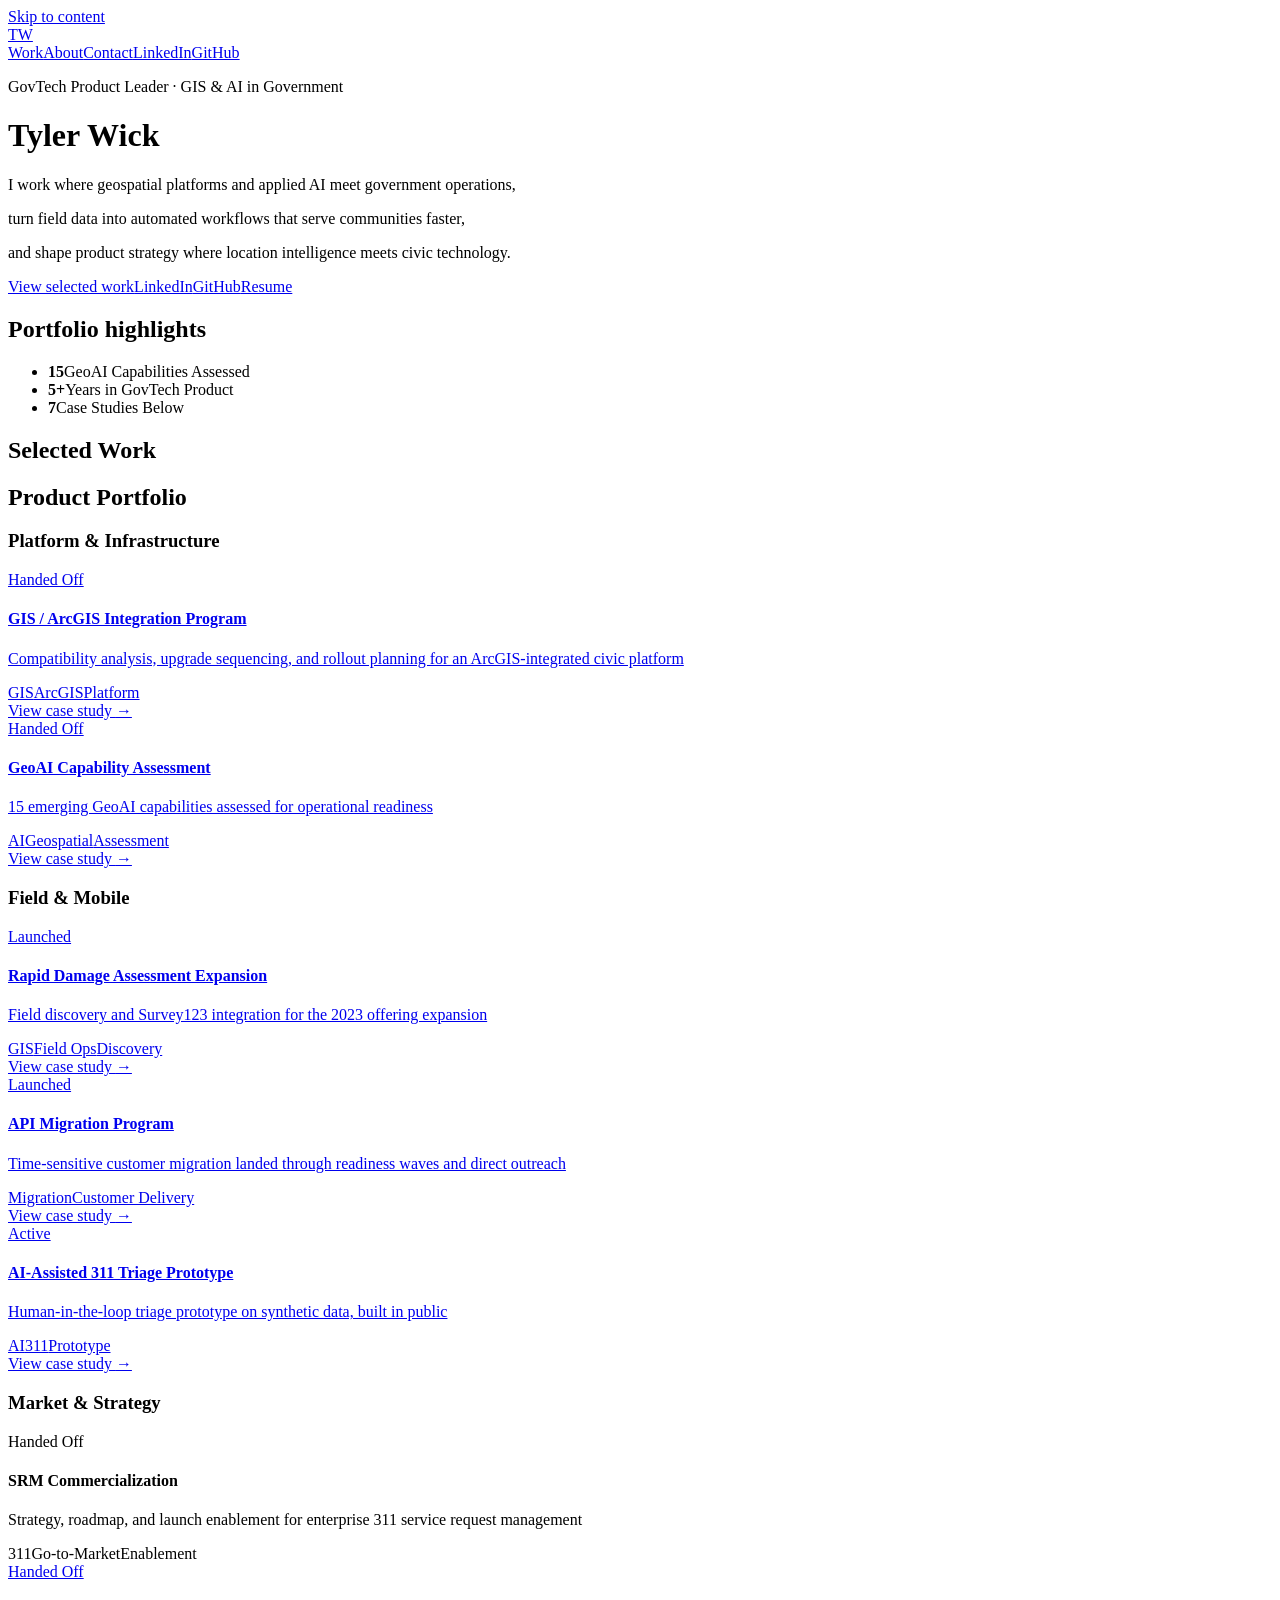
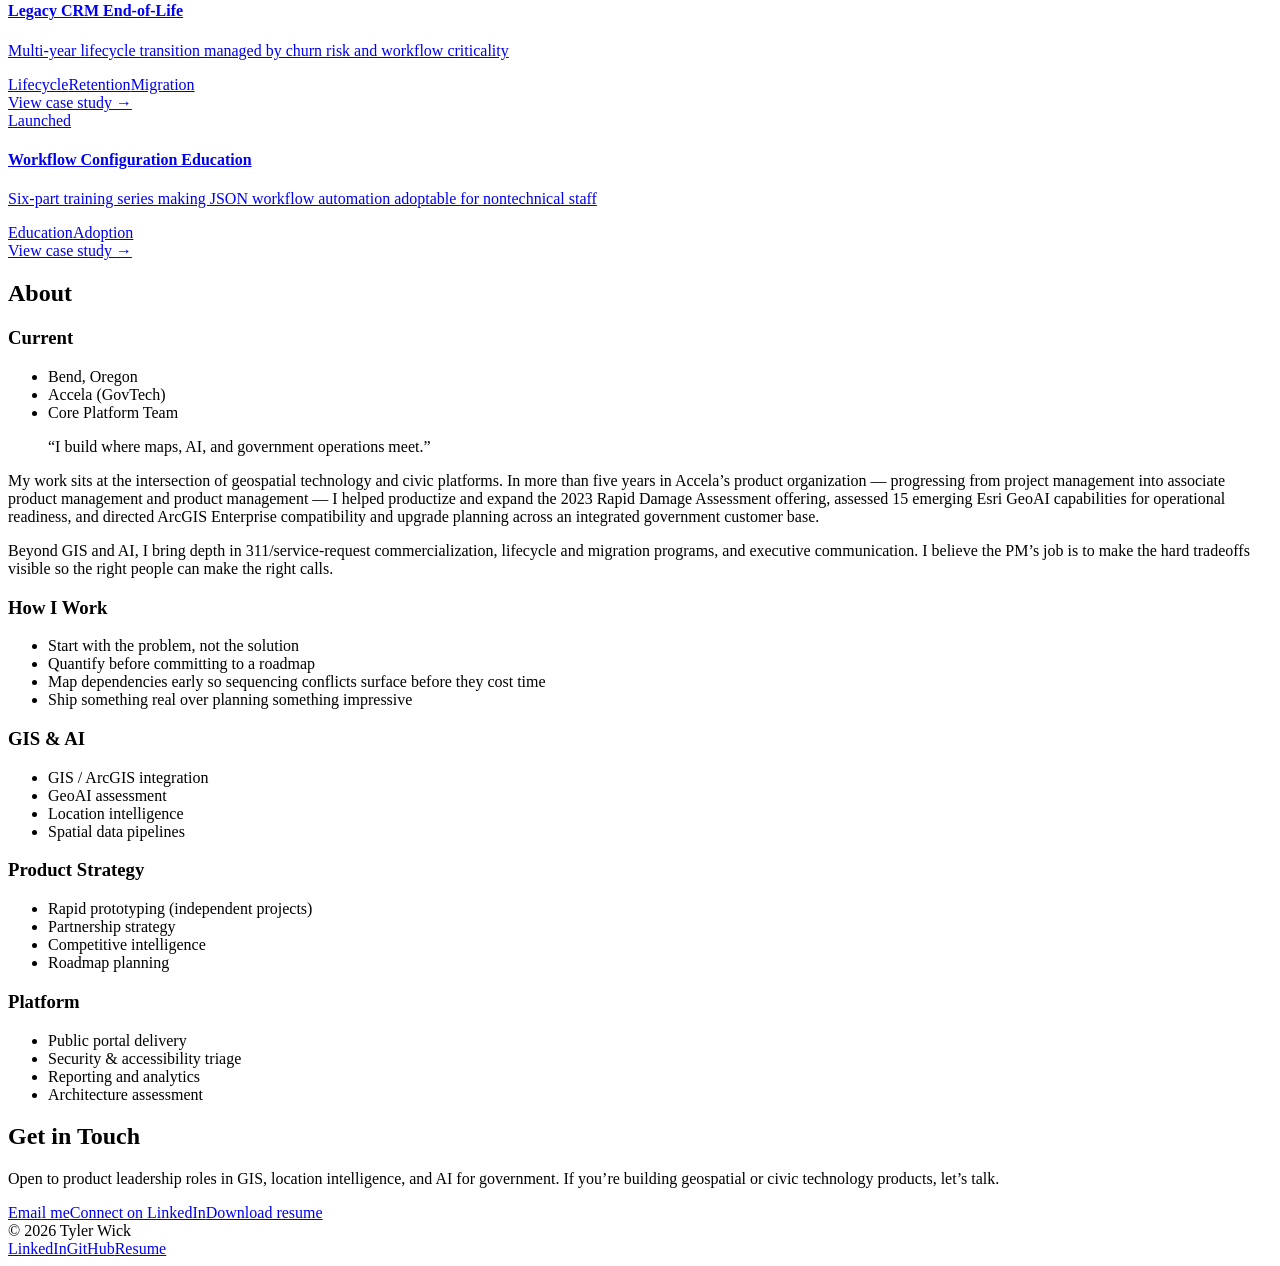
==== commit eb1db907: "feat: restore evidence-first portfolio UI" ====
--- a/index.html
+++ b/index.html
@@ -1 +1 @@
-<!DOCTYPE html><html lang="en" class="instrument_serif_d5e7c372-module__6NGlDq__variable plus_jakarta_sans_c3260f88-module__ES_wYa__variable"><head><meta charSet="utf-8"/><meta name="viewport" content="width=device-width, initial-scale=1"/><link rel="preload" href="/tylerwilliamwick/_next/static/media/7ebf22b5a21034f8-s.p.10_7676vm7pyy.woff2" as="font" crossorigin="" type="font/woff2"/><link rel="preload" href="/tylerwilliamwick/_next/static/media/e41d5df559864f9e-s.p.0gq7fw9.sy_5..woff2" as="font" crossorigin="" type="font/woff2"/><link rel="preload" href="/tylerwilliamwick/_next/static/media/fba5a26ea33df6a3-s.p.0eehd8tgys7nv.woff2" as="font" crossorigin="" type="font/woff2"/><link rel="stylesheet" href="/tylerwilliamwick/_next/static/chunks/0h~-epq3yc2uf.css" data-precedence="next"/><link rel="preload" as="script" fetchPriority="low" href="/tylerwilliamwick/_next/static/chunks/0p8tu7idk~nwx.js"/><script src="/tylerwilliamwick/_next/static/chunks/0pqt~8bl3ukh4.js" async=""></script><script src="/tylerwilliamwick/_next/static/chunks/00ilazh50sdzh.js" async=""></script><script src="/tylerwilliamwick/_next/static/chunks/0a59xkexfu871.js" async=""></script><script src="/tylerwilliamwick/_next/static/chunks/turbopack-0uzertgz7yyrw.js" async=""></script><script src="/tylerwilliamwick/_next/static/chunks/0vhbjlxnb4~6s.js" async=""></script><script src="/tylerwilliamwick/_next/static/chunks/0chso0l1r0d9t.js" async=""></script><script src="/tylerwilliamwick/_next/static/chunks/0~n~fm.qzog68.js" async=""></script><script src="/tylerwilliamwick/_next/static/chunks/0d3shmwh5_nmn.js" async=""></script><script src="/tylerwilliamwick/_next/static/chunks/0wwnb79h1mkk2.js" async=""></script><script src="/tylerwilliamwick/_next/static/chunks/0ka051yepewro.js" async=""></script><script src="/tylerwilliamwick/_next/static/chunks/0azp0v1-.2yoq.js" async=""></script><script src="/tylerwilliamwick/_next/static/chunks/0o17cr50~yew9.js" async=""></script><meta name="next-size-adjust" content=""/><title>Tyler Wick | GIS &amp; AI in Government | GovTech Product Leader</title><meta name="description" content="GovTech product leader specializing in GIS, location intelligence, and AI for government platforms. Case studies in geospatial integration, GeoAI assessment, and civic technology delivery."/><meta property="og:title" content="Tyler Wick | GIS &amp; AI in Government"/><meta property="og:description" content="GovTech product manager: GIS/ArcGIS integration programs, AI capability assessment, and civic workflow products. Case studies in geospatial integration and civic technology delivery."/><meta property="og:image" content="https://pm-portfolio-woad-seven.vercel.app/og-image.png"/><meta property="og:image:width" content="1200"/><meta property="og:image:height" content="630"/><meta property="og:image:alt" content="Tyler Wick - GIS &amp; AI in Government"/><meta property="og:type" content="website"/><meta name="twitter:card" content="summary_large_image"/><meta name="twitter:title" content="Tyler Wick | GIS &amp; AI in Government"/><meta name="twitter:description" content="GovTech product manager: GIS integration programs, AI capability assessment, and civic workflow products."/><meta name="twitter:image" content="https://pm-portfolio-woad-seven.vercel.app/og-image.png"/><link rel="icon" href="/tylerwilliamwick/icon.svg?icon.07~yqx8c39y--.svg" sizes="any" type="image/svg+xml"/><script>(function(){var d=document.documentElement;var t=localStorage.getItem('theme');if(t==='dark'||(t!=='light'&&matchMedia('(prefers-color-scheme:dark)').matches))d.classList.add('dark')})()</script><script src="/tylerwilliamwick/_next/static/chunks/03~yq9q893hmn.js" noModule=""></script></head><body><div hidden=""><!--$--><!--/$--></div><a href="#main-content" class="sr-only focus:not-sr-only focus:fixed focus:top-4 focus:left-4 focus:z-50 focus:px-4 focus:py-2 focus:bg-accent focus:text-white focus:rounded focus:text-sm">Skip to content</a><script type="application/ld+json">{"@context":"https://schema.org","@type":"Person","name":"Tyler Wick","jobTitle":"Product Manager","url":"https://pm-portfolio-woad-seven.vercel.app","sameAs":["https://www.linkedin.com/in/tylerwilliamwick/","https://github.com/tylerwilliamwick"]}</script><div style="opacity:0"><div class="fixed top-0 left-0 h-0.5 bg-accent z-50 transition-none" style="width:0%" role="progressbar" aria-valuenow="0" aria-valuemin="0" aria-valuemax="100" aria-label="Reading progress"></div><nav class="fixed top-0 left-0 right-0 z-40 transition-all duration-300 bg-transparent"><div class="max-w-4xl mx-auto px-6 h-16 flex items-center justify-between"><a class="w-9 h-9 rounded-full border border-border hover:border-accent flex items-center justify-center font-serif text-sm text-text hover:text-accent transition-all" aria-label="Tyler Wick - Home" href="/tylerwilliamwick/">TW</a><div class="flex items-center gap-6 text-sm text-text-secondary"><a href="#work" class="hover:text-text transition-colors hidden sm:block">Work</a><a href="#about" class="hover:text-text transition-colors hidden sm:block">About</a><a href="#contact" class="hover:text-text transition-colors hidden sm:block">Contact</a><a href="https://www.linkedin.com/in/tylerwilliamwick/" target="_blank" rel="noopener noreferrer" class="text-accent hover:text-accent-hover transition-colors">LinkedIn</a><a href="https://github.com/tylerwilliamwick" target="_blank" rel="noopener noreferrer" class="text-accent hover:text-accent-hover transition-colors">GitHub</a><div class="w-8 h-8"></div></div></div></nav><main id="main-content"><section class="pt-36 sm:pt-44 pb-16 sm:pb-20 px-6 relative overflow-hidden"><div class="absolute -top-32 -right-32 w-[400px] h-[400px] rounded-full bg-accent/[0.04] blur-[100px] pointer-events-none" aria-hidden="true"></div><div class="absolute top-48 -left-32 w-[350px] h-[350px] rounded-full bg-accent/[0.03] blur-[100px] pointer-events-none" aria-hidden="true"></div><div class="max-w-4xl mx-auto relative"><div class="" style="opacity:0;transform:translateY(12px)"><h1 class="font-serif text-5xl sm:text-6xl lg:text-7xl text-text leading-[1.1] mb-5" style="will-change:transform;transform:none">Tyler Wick</h1></div><div class="" style="opacity:0;transform:translateY(12px)"><div class="w-10 h-px bg-accent mb-6"></div><p class="text-xs uppercase tracking-[0.25em] text-text-secondary mb-10">GovTech Product Leader · GIS &amp; AI in Government</p></div><div class="max-w-2xl mb-16"><div class="" style="opacity:0;transform:translateY(12px)"><p class="font-serif italic text-xl sm:text-2xl lg:text-[1.7rem] text-text/75 leading-relaxed">I work where geospatial platforms and applied AI meet government operations,</p></div><div class="" style="opacity:0;transform:translateY(12px)"><p class="font-serif italic text-xl sm:text-2xl lg:text-[1.7rem] text-text/75 leading-relaxed">turn field data into automated workflows that serve communities faster,</p></div><div class="" style="opacity:0;transform:translateY(12px)"><p class="font-serif italic text-xl sm:text-2xl lg:text-[1.7rem] text-text/75 leading-relaxed">and shape product strategy where location intelligence meets civic technology.</p></div></div><div class="grid grid-cols-3 gap-6 sm:gap-12 mb-14 max-w-xl"><div class="" style="opacity:0;transform:translateY(12px)"><div class="text-center sm:text-left"><p class="font-serif text-4xl sm:text-5xl text-text mb-1"><span>15</span></p><p class="text-xs uppercase tracking-[0.18em] text-text-secondary">GeoAI Capabilities Assessed</p></div></div><div class="" style="opacity:0;transform:translateY(12px)"><div class="text-center sm:text-left"><p class="font-serif text-4xl sm:text-5xl text-text mb-1"><span>5<!-- -->+</span></p><p class="text-xs uppercase tracking-[0.18em] text-text-secondary">Years in GovTech Product</p></div></div><div class="" style="opacity:0;transform:translateY(12px)"><div class="text-center sm:text-left"><p class="font-serif text-4xl sm:text-5xl text-text mb-1"><span>7</span></p><p class="text-xs uppercase tracking-[0.18em] text-text-secondary">Case Studies Below</p></div></div></div><div class="" style="opacity:0;transform:translateY(12px)"><div class="w-full h-px bg-border mb-8"></div><div class="flex flex-wrap items-center gap-x-6 gap-y-3 text-sm"><a href="#work" class="text-accent hover:text-accent-hover transition-colors inline-flex items-center gap-1.5">View selected work<svg class="w-3.5 h-3.5" fill="none" viewBox="0 0 24 24" stroke-width="2" stroke="currentColor" aria-hidden="true"><path stroke-linecap="round" stroke-linejoin="round" d="M19.5 13.5L12 21m0 0l-7.5-7.5M12 21V3"></path></svg></a><a href="https://www.linkedin.com/in/tylerwilliamwick/" target="_blank" rel="noopener noreferrer" class="text-text-secondary hover:text-text transition-colors inline-flex items-center gap-1">LinkedIn<svg class="w-3 h-3" fill="none" viewBox="0 0 24 24" stroke-width="2" stroke="currentColor" aria-hidden="true"><path stroke-linecap="round" stroke-linejoin="round" d="M4.5 19.5l15-15m0 0H8.25m11.25 0v11.25"></path></svg></a><a href="https://github.com/tylerwilliamwick" target="_blank" rel="noopener noreferrer" class="text-text-secondary hover:text-text transition-colors inline-flex items-center gap-1">GitHub<svg class="w-3 h-3" fill="none" viewBox="0 0 24 24" stroke-width="2" stroke="currentColor" aria-hidden="true"><path stroke-linecap="round" stroke-linejoin="round" d="M4.5 19.5l15-15m0 0H8.25m11.25 0v11.25"></path></svg></a><a href="/tylerwilliamwick/resume.pdf" download="" class="text-text-secondary hover:text-text transition-colors inline-flex items-center gap-1">Resume<svg class="w-3 h-3" fill="none" viewBox="0 0 24 24" stroke-width="2" stroke="currentColor" aria-hidden="true"><path stroke-linecap="round" stroke-linejoin="round" d="M3 16.5v2.25A2.25 2.25 0 005.25 21h13.5A2.25 2.25 0 0021 18.75V16.5M16.5 12L12 16.5m0 0L7.5 12M12 16.5V3"></path></svg></a></div></div></div></section><!--$!--><template data-dgst="BAILOUT_TO_CLIENT_SIDE_RENDERING"></template><section class="pt-8 pb-20 px-6"><div class="max-w-4xl mx-auto"><h2 class="font-serif text-2xl sm:text-3xl text-text mb-2">Selected Work</h2><div class="w-full h-px bg-border mb-8"></div><div class="grid gap-4 sm:grid-cols-2 lg:grid-cols-3"><div class="rounded-lg border border-border p-6 animate-pulse"><div class="h-3 bg-bg-alt rounded w-1/3 mb-4"></div><div class="h-5 bg-bg-alt rounded w-2/3 mb-3"></div><div class="h-3 bg-bg-alt rounded w-full mb-2"></div><div class="h-3 bg-bg-alt rounded w-4/5"></div></div><div class="rounded-lg border border-border p-6 animate-pulse"><div class="h-3 bg-bg-alt rounded w-1/3 mb-4"></div><div class="h-5 bg-bg-alt rounded w-2/3 mb-3"></div><div class="h-3 bg-bg-alt rounded w-full mb-2"></div><div class="h-3 bg-bg-alt rounded w-4/5"></div></div><div class="rounded-lg border border-border p-6 animate-pulse"><div class="h-3 bg-bg-alt rounded w-1/3 mb-4"></div><div class="h-5 bg-bg-alt rounded w-2/3 mb-3"></div><div class="h-3 bg-bg-alt rounded w-full mb-2"></div><div class="h-3 bg-bg-alt rounded w-4/5"></div></div><div class="rounded-lg border border-border p-6 animate-pulse"><div class="h-3 bg-bg-alt rounded w-1/3 mb-4"></div><div class="h-5 bg-bg-alt rounded w-2/3 mb-3"></div><div class="h-3 bg-bg-alt rounded w-full mb-2"></div><div class="h-3 bg-bg-alt rounded w-4/5"></div></div><div class="rounded-lg border border-border p-6 animate-pulse"><div class="h-3 bg-bg-alt rounded w-1/3 mb-4"></div><div class="h-5 bg-bg-alt rounded w-2/3 mb-3"></div><div class="h-3 bg-bg-alt rounded w-full mb-2"></div><div class="h-3 bg-bg-alt rounded w-4/5"></div></div><div class="rounded-lg border border-border p-6 animate-pulse"><div class="h-3 bg-bg-alt rounded w-1/3 mb-4"></div><div class="h-5 bg-bg-alt rounded w-2/3 mb-3"></div><div class="h-3 bg-bg-alt rounded w-full mb-2"></div><div class="h-3 bg-bg-alt rounded w-4/5"></div></div></div></div></section><!--/$--><section class="py-20 px-6"><div class="max-w-4xl mx-auto"><div class="" style="opacity:0;transform:translateY(12px)"><h2 class="font-serif text-2xl sm:text-3xl text-text mb-2">Product Portfolio</h2><div class="w-full h-px bg-border mb-12"></div></div><div class="" style="opacity:0;transform:translateY(12px)"><div class="mb-10 last:mb-0"><h3 class="text-xs font-semibold uppercase tracking-[0.2em] text-accent mb-5">Platform &amp; Infrastructure</h3><div class="grid sm:grid-cols-2 lg:grid-cols-3 gap-4"><a class="block" href="/tylerwilliamwick/case-studies/arcgis-upgrade-program/"><div class="p-4 rounded-lg border border-border hover:border-accent/30 hover:shadow-md hover:-translate-y-0.5 transition-all duration-300"><div class="flex items-center gap-2 mb-2"><span class="w-2 h-2 rounded-full bg-text-secondary/40"></span><span class="text-xs text-text-secondary uppercase tracking-wider">Handed Off</span></div><h4 class="text-text font-medium text-[15px] mb-1.5">GIS / ArcGIS Integration Program</h4><p class="text-sm text-text-secondary leading-relaxed mb-3">Compatibility analysis, upgrade sequencing, and rollout planning for an ArcGIS-integrated civic platform</p><div class="flex flex-wrap gap-1.5"><span class="text-[10px] uppercase tracking-wider text-text-secondary/70 bg-bg-alt px-2 py-0.5 rounded">GIS</span><span class="text-[10px] uppercase tracking-wider text-text-secondary/70 bg-bg-alt px-2 py-0.5 rounded">ArcGIS</span><span class="text-[10px] uppercase tracking-wider text-text-secondary/70 bg-bg-alt px-2 py-0.5 rounded">Platform</span></div></div></a><a class="block" href="/tylerwilliamwick/case-studies/geoai-readiness/"><div class="p-4 rounded-lg border border-border hover:border-accent/30 hover:shadow-md hover:-translate-y-0.5 transition-all duration-300"><div class="flex items-center gap-2 mb-2"><span class="w-2 h-2 rounded-full bg-text-secondary/40"></span><span class="text-xs text-text-secondary uppercase tracking-wider">Handed Off</span></div><h4 class="text-text font-medium text-[15px] mb-1.5">GeoAI Capability Assessment</h4><p class="text-sm text-text-secondary leading-relaxed mb-3">15 emerging GeoAI capabilities assessed for operational readiness</p><div class="flex flex-wrap gap-1.5"><span class="text-[10px] uppercase tracking-wider text-text-secondary/70 bg-bg-alt px-2 py-0.5 rounded">AI</span><span class="text-[10px] uppercase tracking-wider text-text-secondary/70 bg-bg-alt px-2 py-0.5 rounded">Geospatial</span><span class="text-[10px] uppercase tracking-wider text-text-secondary/70 bg-bg-alt px-2 py-0.5 rounded">Assessment</span></div></div></a></div></div></div><div class="" style="opacity:0;transform:translateY(12px)"><div class="mb-10 last:mb-0"><h3 class="text-xs font-semibold uppercase tracking-[0.2em] text-accent mb-5">Field &amp; Mobile</h3><div class="grid sm:grid-cols-2 lg:grid-cols-3 gap-4"><a class="block" href="/tylerwilliamwick/case-studies/rda-field-discovery/"><div class="p-4 rounded-lg border border-border hover:border-accent/30 hover:shadow-md hover:-translate-y-0.5 transition-all duration-300"><div class="flex items-center gap-2 mb-2"><span class="w-2 h-2 rounded-full bg-accent"></span><span class="text-xs text-text-secondary uppercase tracking-wider">Launched</span></div><h4 class="text-text font-medium text-[15px] mb-1.5">Rapid Damage Assessment Expansion</h4><p class="text-sm text-text-secondary leading-relaxed mb-3">Field discovery and Survey123 integration for the 2023 offering expansion</p><div class="flex flex-wrap gap-1.5"><span class="text-[10px] uppercase tracking-wider text-text-secondary/70 bg-bg-alt px-2 py-0.5 rounded">GIS</span><span class="text-[10px] uppercase tracking-wider text-text-secondary/70 bg-bg-alt px-2 py-0.5 rounded">Field Ops</span><span class="text-[10px] uppercase tracking-wider text-text-secondary/70 bg-bg-alt px-2 py-0.5 rounded">Discovery</span></div></div></a><a class="block" href="/tylerwilliamwick/case-studies/api-migration/"><div class="p-4 rounded-lg border border-border hover:border-accent/30 hover:shadow-md hover:-translate-y-0.5 transition-all duration-300"><div class="flex items-center gap-2 mb-2"><span class="w-2 h-2 rounded-full bg-accent"></span><span class="text-xs text-text-secondary uppercase tracking-wider">Launched</span></div><h4 class="text-text font-medium text-[15px] mb-1.5">API Migration Program</h4><p class="text-sm text-text-secondary leading-relaxed mb-3">Time-sensitive customer migration landed through readiness waves and direct outreach</p><div class="flex flex-wrap gap-1.5"><span class="text-[10px] uppercase tracking-wider text-text-secondary/70 bg-bg-alt px-2 py-0.5 rounded">Migration</span><span class="text-[10px] uppercase tracking-wider text-text-secondary/70 bg-bg-alt px-2 py-0.5 rounded">Customer Delivery</span></div></div></a><a class="block" href="/tylerwilliamwick/case-studies/311-triage-prototype/"><div class="p-4 rounded-lg border border-border hover:border-accent/30 hover:shadow-md hover:-translate-y-0.5 transition-all duration-300"><div class="flex items-center gap-2 mb-2"><span class="w-2 h-2 rounded-full bg-accent/60"></span><span class="text-xs text-text-secondary uppercase tracking-wider">Active</span></div><h4 class="text-text font-medium text-[15px] mb-1.5">AI-Assisted 311 Triage Prototype</h4><p class="text-sm text-text-secondary leading-relaxed mb-3">Human-in-the-loop triage prototype on synthetic data, built in public</p><div class="flex flex-wrap gap-1.5"><span class="text-[10px] uppercase tracking-wider text-text-secondary/70 bg-bg-alt px-2 py-0.5 rounded">AI</span><span class="text-[10px] uppercase tracking-wider text-text-secondary/70 bg-bg-alt px-2 py-0.5 rounded">311</span><span class="text-[10px] uppercase tracking-wider text-text-secondary/70 bg-bg-alt px-2 py-0.5 rounded">Prototype</span></div></div></a></div></div></div><div class="" style="opacity:0;transform:translateY(12px)"><div class="mb-10 last:mb-0"><h3 class="text-xs font-semibold uppercase tracking-[0.2em] text-accent mb-5">Market &amp; Strategy</h3><div class="grid sm:grid-cols-2 lg:grid-cols-3 gap-4"><div><div class="p-4 rounded-lg border border-border hover:border-accent/30 hover:shadow-md hover:-translate-y-0.5 transition-all duration-300"><div class="flex items-center gap-2 mb-2"><span class="w-2 h-2 rounded-full bg-text-secondary/40"></span><span class="text-xs text-text-secondary uppercase tracking-wider">Handed Off</span></div><h4 class="text-text font-medium text-[15px] mb-1.5">SRM Commercialization</h4><p class="text-sm text-text-secondary leading-relaxed mb-3">Strategy, roadmap, and launch enablement for enterprise 311 service request management</p><div class="flex flex-wrap gap-1.5"><span class="text-[10px] uppercase tracking-wider text-text-secondary/70 bg-bg-alt px-2 py-0.5 rounded">311</span><span class="text-[10px] uppercase tracking-wider text-text-secondary/70 bg-bg-alt px-2 py-0.5 rounded">Go-to-Market</span><span class="text-[10px] uppercase tracking-wider text-text-secondary/70 bg-bg-alt px-2 py-0.5 rounded">Enablement</span></div></div></div><a class="block" href="/tylerwilliamwick/case-studies/publicstuff-lifecycle/"><div class="p-4 rounded-lg border border-border hover:border-accent/30 hover:shadow-md hover:-translate-y-0.5 transition-all duration-300"><div class="flex items-center gap-2 mb-2"><span class="w-2 h-2 rounded-full bg-text-secondary/40"></span><span class="text-xs text-text-secondary uppercase tracking-wider">Handed Off</span></div><h4 class="text-text font-medium text-[15px] mb-1.5">Legacy CRM End-of-Life</h4><p class="text-sm text-text-secondary leading-relaxed mb-3">Multi-year lifecycle transition managed by churn risk and workflow criticality</p><div class="flex flex-wrap gap-1.5"><span class="text-[10px] uppercase tracking-wider text-text-secondary/70 bg-bg-alt px-2 py-0.5 rounded">Lifecycle</span><span class="text-[10px] uppercase tracking-wider text-text-secondary/70 bg-bg-alt px-2 py-0.5 rounded">Retention</span><span class="text-[10px] uppercase tracking-wider text-text-secondary/70 bg-bg-alt px-2 py-0.5 rounded">Migration</span></div></div></a><a class="block" href="/tylerwilliamwick/case-studies/json-training-series/"><div class="p-4 rounded-lg border border-border hover:border-accent/30 hover:shadow-md hover:-translate-y-0.5 transition-all duration-300"><div class="flex items-center gap-2 mb-2"><span class="w-2 h-2 rounded-full bg-accent"></span><span class="text-xs text-text-secondary uppercase tracking-wider">Launched</span></div><h4 class="text-text font-medium text-[15px] mb-1.5">Workflow Configuration Education</h4><p class="text-sm text-text-secondary leading-relaxed mb-3">Six-part training series making JSON workflow automation adoptable for nontechnical staff</p><div class="flex flex-wrap gap-1.5"><span class="text-[10px] uppercase tracking-wider text-text-secondary/70 bg-bg-alt px-2 py-0.5 rounded">Education</span><span class="text-[10px] uppercase tracking-wider text-text-secondary/70 bg-bg-alt px-2 py-0.5 rounded">Adoption</span></div></div></a></div></div></div></div></section><section id="about" class="py-24 px-6"><div class="max-w-4xl mx-auto"><div class="" style="opacity:0;transform:translateY(12px)"><h2 class="font-serif text-2xl sm:text-3xl text-text mb-2">About</h2><div class="w-full h-px bg-border mb-14"></div></div><div class="grid sm:grid-cols-[1fr_2fr] gap-12 sm:gap-16 items-start"><div class="" style="opacity:0;transform:translateY(12px)"><div class="relative"><div class="aspect-[3/4] rounded-lg bg-bg-alt border border-border overflow-hidden relative"><div class="absolute inset-0 flex items-center justify-center"><div class="text-center"><p class="font-serif text-6xl text-accent/10 mb-2">TW</p><p class="text-xs text-text-secondary/40 uppercase tracking-wider">Photo</p></div></div></div><div class="mt-6 space-y-3"><div class="flex items-center gap-3 text-sm text-text-secondary"><span class="w-1.5 h-1.5 rounded-full bg-accent/40"></span>Bend, Oregon</div><div class="flex items-center gap-3 text-sm text-text-secondary"><span class="w-1.5 h-1.5 rounded-full bg-accent/40"></span>Accela (GovTech)</div><div class="flex items-center gap-3 text-sm text-text-secondary"><span class="w-1.5 h-1.5 rounded-full bg-accent/40"></span>Core Platform Team</div></div></div></div><div><div class="" style="opacity:0;transform:translateY(12px)"><blockquote class="font-serif italic text-2xl sm:text-3xl text-text/75 leading-snug mb-10">“I build where maps, AI, and government operations meet.”</blockquote></div><div class="" style="opacity:0;transform:translateY(12px)"><p class="text-text-secondary leading-[1.8] mb-6">My work sits at the intersection of geospatial technology and civic platforms. In more than five years in Accela’s product organization — progressing from project management into associate product management and product management — I helped productize and expand the 2023 Rapid Damage Assessment offering, assessed 15 emerging Esri GeoAI capabilities for operational readiness, and directed ArcGIS Enterprise compatibility and upgrade planning across an integrated government customer base.</p><p class="text-text-secondary leading-[1.8] mb-12">Beyond GIS and AI, I bring depth in 311/service-request commercialization, lifecycle and migration programs, and executive communication. I believe the PM’s job is to make the hard tradeoffs visible so the right people can make the right calls.</p></div><div class="" style="opacity:0;transform:translateY(12px)"><div class="mb-12"><h3 class="text-xs font-semibold uppercase tracking-[0.2em] text-accent mb-4">How I Work</h3><ul class="space-y-2.5 text-sm text-text-secondary leading-relaxed"><li>Start with the problem, not the solution</li><li>Quantify before committing to a roadmap</li><li>Map dependencies early so sequencing conflicts surface before they cost time</li><li>Ship something real over planning something impressive</li></ul></div></div><div class="" style="opacity:0;transform:translateY(12px)"><div class="grid grid-cols-1 sm:grid-cols-3 gap-8"><div><h3 class="text-xs font-semibold uppercase tracking-[0.2em] text-accent mb-4">GIS &amp; AI</h3><ul class="space-y-2.5"><li class="text-sm text-text-secondary leading-relaxed">GIS / ArcGIS integration</li><li class="text-sm text-text-secondary leading-relaxed">GeoAI assessment</li><li class="text-sm text-text-secondary leading-relaxed">Location intelligence</li><li class="text-sm text-text-secondary leading-relaxed">Spatial data pipelines</li></ul></div><div><h3 class="text-xs font-semibold uppercase tracking-[0.2em] text-accent mb-4">Product Strategy</h3><ul class="space-y-2.5"><li class="text-sm text-text-secondary leading-relaxed">Rapid prototyping (independent projects)</li><li class="text-sm text-text-secondary leading-relaxed">Partnership strategy</li><li class="text-sm text-text-secondary leading-relaxed">Competitive intelligence</li><li class="text-sm text-text-secondary leading-relaxed">Roadmap planning</li></ul></div><div><h3 class="text-xs font-semibold uppercase tracking-[0.2em] text-accent mb-4">Platform</h3><ul class="space-y-2.5"><li class="text-sm text-text-secondary leading-relaxed">Public portal delivery</li><li class="text-sm text-text-secondary leading-relaxed">Security &amp; accessibility triage</li><li class="text-sm text-text-secondary leading-relaxed">Reporting and analytics</li><li class="text-sm text-text-secondary leading-relaxed">Architecture assessment</li></ul></div></div></div></div></div></div></section><section id="contact" class="py-20 px-6 bg-bg-alt"><div class="max-w-4xl mx-auto"><div class="" style="opacity:0;transform:translateY(12px)"><h2 class="font-serif text-2xl sm:text-3xl text-text mb-2">Get in Touch</h2><div class="w-full h-px bg-border mb-10"></div></div><div class="" style="opacity:0;transform:translateY(12px)"><p class="text-text-secondary leading-relaxed mb-8 max-w-xl">Open to product leadership roles in GIS, location intelligence, and AI for government. If you’re building geospatial or civic technology products, let’s talk.</p><div class="flex flex-wrap gap-6 text-sm"><a href="mailto:tylerwilliamwick@gmail.com" class="text-accent hover:text-accent-hover transition-colors inline-flex items-center gap-1.5">Email me<svg class="w-3.5 h-3.5" fill="none" viewBox="0 0 24 24" stroke-width="2" stroke="currentColor" aria-hidden="true"><path stroke-linecap="round" stroke-linejoin="round" d="M21.75 6.75v10.5a2.25 2.25 0 01-2.25 2.25h-15a2.25 2.25 0 01-2.25-2.25V6.75m19.5 0A2.25 2.25 0 0019.5 4.5h-15a2.25 2.25 0 00-2.25 2.25m19.5 0v.243a2.25 2.25 0 01-1.07 1.916l-7.5 4.615a2.25 2.25 0 01-2.36 0L3.32 8.91a2.25 2.25 0 01-1.07-1.916V6.75"></path></svg></a><a href="https://www.linkedin.com/in/tylerwilliamwick/" target="_blank" rel="noopener noreferrer" class="text-accent hover:text-accent-hover transition-colors inline-flex items-center gap-1.5">Connect on LinkedIn<svg class="w-3.5 h-3.5" fill="none" viewBox="0 0 24 24" stroke-width="2" stroke="currentColor" aria-hidden="true"><path stroke-linecap="round" stroke-linejoin="round" d="M4.5 19.5l15-15m0 0H8.25m11.25 0v11.25"></path></svg></a><a href="/tylerwilliamwick/resume.pdf" download="" class="text-accent hover:text-accent-hover transition-colors inline-flex items-center gap-1.5">Download resume<svg class="w-3.5 h-3.5" fill="none" viewBox="0 0 24 24" stroke-width="2" stroke="currentColor" aria-hidden="true"><path stroke-linecap="round" stroke-linejoin="round" d="M3 16.5v2.25A2.25 2.25 0 005.25 21h13.5A2.25 2.25 0 0021 18.75V16.5M16.5 12L12 16.5m0 0L7.5 12M12 16.5V3"></path></svg></a></div></div></div></section><footer class="py-8 px-6 border-t border-border"><div class="max-w-4xl mx-auto flex flex-col sm:flex-row items-center justify-between gap-4 text-sm text-text-secondary"><span>© <!-- -->2026<!-- --> Tyler Wick</span><div class="flex items-center gap-6"><a href="https://www.linkedin.com/in/tylerwilliamwick/" target="_blank" rel="noopener noreferrer" class="hover:text-text transition-colors">LinkedIn</a><a href="https://github.com/tylerwilliamwick" target="_blank" rel="noopener noreferrer" class="hover:text-text transition-colors">GitHub</a><a href="/tylerwilliamwick/resume.pdf" download="" class="hover:text-text transition-colors">Resume</a></div></div></footer></main><button class="fixed bottom-8 right-8 w-10 h-10 rounded-full border border-border bg-bg/80 backdrop-blur-sm text-text-secondary hover:text-accent hover:border-accent shadow-lg flex items-center justify-center transition-all duration-300 z-40 opacity-0 translate-y-4 pointer-events-none" aria-label="Back to top"><svg class="w-4 h-4" fill="none" viewBox="0 0 24 24" stroke-width="2" stroke="currentColor" aria-hidden="true"><path stroke-linecap="round" stroke-linejoin="round" d="M4.5 15.75l7.5-7.5 7.5 7.5"></path></svg></button><!--$--><!--/$--></div><!--$!--><template data-dgst="BAILOUT_TO_CLIENT_SIDE_RENDERING"></template><!--/$--><script src="/tylerwilliamwick/_next/static/chunks/0p8tu7idk~nwx.js" id="_R_" async=""></script><script>(self.__next_f=self.__next_f||[]).push([0])</script><script>self.__next_f.push([1,"1:\"$Sreact.fragment\"\n2:I[30824,[\"/tylerwilliamwick/_next/static/chunks/0vhbjlxnb4~6s.js\",\"/tylerwilliamwick/_next/static/chunks/0chso0l1r0d9t.js\",\"/tylerwilliamwick/_next/static/chunks/0~n~fm.qzog68.js\",\"/tylerwilliamwick/_next/static/chunks/0d3shmwh5_nmn.js\"],\"default\"]\n3:I[39756,[\"/tylerwilliamwick/_next/static/chunks/0vhbjlxnb4~6s.js\",\"/tylerwilliamwick/_next/static/chunks/0chso0l1r0d9t.js\",\"/tylerwilliamwick/_next/static/chunks/0~n~fm.qzog68.js\",\"/tylerwilliamwick/_next/static/chunks/0d3shmwh5_nmn.js\"],\"default\"]\n4:I[16868,[\"/tylerwilliamwick/_next/static/chunks/0vhbjlxnb4~6s.js\",\"/tylerwilliamwick/_next/static/chunks/0chso0l1r0d9t.js\",\"/tylerwilliamwick/_next/static/chunks/0~n~fm.qzog68.js\",\"/tylerwilliamwick/_next/static/chunks/0d3shmwh5_nmn.js\",\"/tylerwilliamwick/_next/static/chunks/0wwnb79h1mkk2.js\"],\"default\"]\n5:I[37457,[\"/tylerwilliamwick/_next/static/chunks/0vhbjlxnb4~6s.js\",\"/tylerwilliamwick/_next/static/chunks/0chso0l1r0d9t.js\",\"/tylerwilliamwick/_next/static/chunks/0~n~fm.qzog68.js\",\"/tylerwilliamwick/_next/static/chunks/0d3shmwh5_nmn.js\"],\"default\"]\n6:I[22016,[\"/tylerwilliamwick/_next/static/chunks/0vhbjlxnb4~6s.js\",\"/tylerwilliamwick/_next/static/chunks/0chso0l1r0d9t.js\",\"/tylerwilliamwick/_next/static/chunks/0~n~fm.qzog68.js\",\"/tylerwilliamwick/_next/static/chunks/0d3shmwh5_nmn.js\",\"/tylerwilliamwick/_next/static/chunks/0ka051yepewro.js\"],\"\"]\n7:I[2355,[\"/tylerwilliamwick/_next/static/chunks/0vhbjlxnb4~6s.js\",\"/tylerwilliamwick/_next/static/chunks/0chso0l1r0d9t.js\",\"/tylerwilliamwick/_next/static/chunks/0~n~fm.qzog68.js\",\"/tylerwilliamwick/_next/static/chunks/0d3shmwh5_nmn.js\"],\"Analytics\"]\n8:I[47257,[\"/tylerwilliamwick/_next/static/chunks/0vhbjlxnb4~6s.js\",\"/tylerwilliamwick/_next/static/chunks/0chso0l1r0d9t.js\",\"/tylerwilliamwick/_next/static/chunks/0~n~fm.qzog68.js\",\"/tylerwilliamwick/_next/static/chunks/0d3shmwh5_nmn.js\"],\"ClientPageRoot\"]\n9:I[52683,[\"/tylerwilliamwick/_next/static/chunks/0vhbjlxnb4~6s.js\",\"/tylerwilliamwick/_next/static/chunks/0chso0l1r0d9t.js\",\"/tylerwilliamwick/_next/static/chunks/0~n~fm.qzog68.js\",\"/tylerwilliamwick/_next/static/chunks/0d3shmwh5_nmn.js\",\"/tylerwilliamwick/_next/static/chunks/0azp0v1-.2yoq.js\",\"/tylerwilliamwick/_next/static/chunks/0o17cr50~yew9.js\"],\"default\"]\nc:I[97367,[\"/tylerwilliamwick/_next/static/chunks/0vhbjlxnb4~6s.js\",\"/tylerwilliamwick/_next/static/chunks/0chso0l1r0d9t.js\",\"/tylerwilliamwick/_next/static/chunks/0~n~fm.qzog68.js\",\"/tylerwilliamwick/_next/static/chunks/0d3shmwh5_nmn.js\"],\"OutletBoundary\"]\nd:\"$Sreact.suspense\"\nf:I[97367,[\"/tylerwilliamwick/_next/static/chunks/0vhbjlxnb4~6s.js\",\"/tylerwilliamwick/_next/static/chunks/0chso0l1r0d9t.js\",\"/tylerwilliamwick/_next/static/chunks/0~n~fm.qzog68.js\",\"/tylerwilliamwick/_next/static/chunks/0d3shmwh5_nmn.js\"],\"ViewportBoundary\"]\n11:I[97367,[\"/tylerwilliamwick/_next/static/chunks/0vhbjlxnb4~6s.js\",\"/tylerwilliamwick/_next/static/chunks/0chso0l1r0d9t.js\",\"/tylerwilliamwick/_next/static/chunks/0~n~fm.qzog68.js\",\"/tylerwilliamwick/_next/static/chunks/0d3shmwh5_nmn.js\"],\"MetadataBoundary\"]\n13:I[68027,[\"/tylerwilliamwick/_next/static/chunks/0vhbjlxnb4~6s.js\",\"/tylerwilliamwick/_next/static/chunks/0chso0l1r0d9t.js\",\"/tylerwilliamwick/_next/static/chunks/0~n~fm.qzog68.js\",\"/tylerwilliamwick/_next/static/chunks/0d3shmwh5_nmn.js\"],\"default\",1]\n:HL[\"/tylerwilliamwick/_next/static/chunks/0h~-epq3yc2uf.css\",\"style\"]\n:HL[\"/tylerwilliamwick/_next/static/media/7ebf22b5a21034f8-s.p.10_7676vm7pyy.woff2\",\"font\",{\"crossOrigin\":\"\",\"type\":\"font/woff2\"}]\n:HL[\"/tylerwilliamwick/_next/static/media/e41d5df559864f9e-s.p.0gq7fw9.sy_5..woff2\",\"font\",{\"crossOrigin\":\"\",\"type\":\"font/woff2\"}]\n:HL[\"/tylerwilliamwick/_next/static/media/fba5a26ea33df6a3-s.p.0eehd8tgys7nv.woff2\",\"font\",{\"crossOrigin\":\"\",\"type\":\"font/woff2\"}]\n"])</script><script>self.__next_f.push([1,"0:{\"P\":null,\"c\":[\"\",\"\"],\"q\":\"\",\"i\":false,\"f\":[[[\"\",{\"children\":[\"__PAGE__\",{}]},\"$undefined\",\"$undefined\",16],[[\"$\",\"$1\",\"c\",{\"children\":[[[\"$\",\"link\",\"0\",{\"rel\":\"stylesheet\",\"href\":\"/tylerwilliamwick/_next/static/chunks/0h~-epq3yc2uf.css\",\"precedence\":\"next\",\"crossOrigin\":\"$undefined\",\"nonce\":\"$undefined\"}],[\"$\",\"script\",\"script-0\",{\"src\":\"/tylerwilliamwick/_next/static/chunks/0vhbjlxnb4~6s.js\",\"async\":true,\"nonce\":\"$undefined\"}],[\"$\",\"script\",\"script-1\",{\"src\":\"/tylerwilliamwick/_next/static/chunks/0chso0l1r0d9t.js\",\"async\":true,\"nonce\":\"$undefined\"}],[\"$\",\"script\",\"script-2\",{\"src\":\"/tylerwilliamwick/_next/static/chunks/0~n~fm.qzog68.js\",\"async\":true,\"nonce\":\"$undefined\"}],[\"$\",\"script\",\"script-3\",{\"src\":\"/tylerwilliamwick/_next/static/chunks/0d3shmwh5_nmn.js\",\"async\":true,\"nonce\":\"$undefined\"}]],[\"$\",\"html\",null,{\"lang\":\"en\",\"className\":\"instrument_serif_d5e7c372-module__6NGlDq__variable plus_jakarta_sans_c3260f88-module__ES_wYa__variable\",\"children\":[[\"$\",\"head\",null,{\"children\":[\"$\",\"script\",null,{\"dangerouslySetInnerHTML\":{\"__html\":\"(function(){var d=document.documentElement;var t=localStorage.getItem('theme');if(t==='dark'||(t!=='light'\u0026\u0026matchMedia('(prefers-color-scheme:dark)').matches))d.classList.add('dark')})()\"}}]}],[\"$\",\"body\",null,{\"children\":[[\"$\",\"a\",null,{\"href\":\"#main-content\",\"className\":\"sr-only focus:not-sr-only focus:fixed focus:top-4 focus:left-4 focus:z-50 focus:px-4 focus:py-2 focus:bg-accent focus:text-white focus:rounded focus:text-sm\",\"children\":\"Skip to content\"}],[\"$\",\"script\",null,{\"type\":\"application/ld+json\",\"dangerouslySetInnerHTML\":{\"__html\":\"{\\\"@context\\\":\\\"https://schema.org\\\",\\\"@type\\\":\\\"Person\\\",\\\"name\\\":\\\"Tyler Wick\\\",\\\"jobTitle\\\":\\\"Product Manager\\\",\\\"url\\\":\\\"https://pm-portfolio-woad-seven.vercel.app\\\",\\\"sameAs\\\":[\\\"https://www.linkedin.com/in/tylerwilliamwick/\\\",\\\"https://github.com/tylerwilliamwick\\\"]}\"}}],[\"$\",\"$L2\",null,{\"children\":[\"$\",\"$L3\",null,{\"parallelRouterKey\":\"children\",\"error\":\"$undefined\",\"errorStyles\":\"$undefined\",\"errorScripts\":\"$undefined\",\"template\":[\"$\",\"$L4\",null,{\"children\":[\"$\",\"$L5\",null,{}]}],\"templateStyles\":[],\"templateScripts\":[[\"$\",\"script\",\"script-0\",{\"src\":\"/tylerwilliamwick/_next/static/chunks/0wwnb79h1mkk2.js\",\"async\":true}]],\"notFound\":[[\"$\",\"div\",null,{\"className\":\"min-h-screen flex items-center justify-center px-6\",\"children\":[\"$\",\"div\",null,{\"className\":\"text-center max-w-md\",\"children\":[[\"$\",\"p\",null,{\"className\":\"font-serif text-7xl text-accent/20 mb-6\",\"children\":\"404\"}],[\"$\",\"h1\",null,{\"className\":\"font-serif text-2xl text-text mb-3\",\"children\":\"Page not found\"}],[\"$\",\"p\",null,{\"className\":\"text-text-secondary mb-8\",\"children\":\"The page you’re looking for doesn’t exist or has been moved.\"}],[\"$\",\"$L6\",null,{\"href\":\"/\",\"className\":\"text-sm text-accent hover:text-accent-hover transition-colors inline-flex items-center gap-1.5\",\"children\":[[\"$\",\"svg\",null,{\"className\":\"w-3.5 h-3.5\",\"fill\":\"none\",\"viewBox\":\"0 0 24 24\",\"strokeWidth\":2,\"stroke\":\"currentColor\",\"aria-hidden\":\"true\",\"children\":[\"$\",\"path\",null,{\"strokeLinecap\":\"round\",\"strokeLinejoin\":\"round\",\"d\":\"M10.5 19.5L3 12m0 0l7.5-7.5M3 12h18\"}]}],\"Back to homepage\"]}]]}]}],[]],\"forbidden\":\"$undefined\",\"unauthorized\":\"$undefined\"}]}],[\"$\",\"$L7\",null,{}]]}]]}]]}],{\"children\":[[\"$\",\"$1\",\"c\",{\"children\":[[\"$\",\"$L8\",null,{\"Component\":\"$9\",\"serverProvidedParams\":{\"searchParams\":{},\"params\":{},\"promises\":[\"$@a\",\"$@b\"]}}],[[\"$\",\"script\",\"script-0\",{\"src\":\"/tylerwilliamwick/_next/static/chunks/0azp0v1-.2yoq.js\",\"async\":true,\"nonce\":\"$undefined\"}],[\"$\",\"script\",\"script-1\",{\"src\":\"/tylerwilliamwick/_next/static/chunks/0o17cr50~yew9.js\",\"async\":true,\"nonce\":\"$undefined\"}]],[\"$\",\"$Lc\",null,{\"children\":[\"$\",\"$d\",null,{\"name\":\"Next.MetadataOutlet\",\"children\":\"$@e\"}]}]]}],{},null,false,null]},null,false,null],[\"$\",\"$1\",\"h\",{\"children\":[null,[\"$\",\"$Lf\",null,{\"children\":\"$L10\"}],[\"$\",\"div\",null,{\"hidden\":true,\"children\":[\"$\",\"$L11\",null,{\"children\":[\"$\",\"$d\",null,{\"name\":\"Next.Metadata\",\"children\":\"$L12\"}]}]}],[\"$\",\"meta\",null,{\"name\":\"next-size-adjust\",\"content\":\"\"}]]}],false]],\"m\":\"$undefined\",\"G\":[\"$13\",[[\"$\",\"link\",\"0\",{\"rel\":\"stylesheet\",\"href\":\"/tylerwilliamwick/_next/static/chunks/0h~-epq3yc2uf.css\",\"precedence\":\"next\",\"crossOrigin\":\"$undefined\",\"nonce\":\"$undefined\"}]]],\"S\":true,\"h\":null,\"s\":\"$undefined\",\"l\":\"$undefined\",\"p\":\"$undefined\",\"d\":\"$undefined\",\"b\":\"iByY97Pp505e5yrTgI9IR\"}\n"])</script><script>self.__next_f.push([1,"a:{}\nb:\"$0:f:0:1:1:children:0:props:children:0:props:serverProvidedParams:params\"\n"])</script><script>self.__next_f.push([1,"10:[[\"$\",\"meta\",\"0\",{\"charSet\":\"utf-8\"}],[\"$\",\"meta\",\"1\",{\"name\":\"viewport\",\"content\":\"width=device-width, initial-scale=1\"}]]\n"])</script><script>self.__next_f.push([1,"14:I[27201,[\"/tylerwilliamwick/_next/static/chunks/0vhbjlxnb4~6s.js\",\"/tylerwilliamwick/_next/static/chunks/0chso0l1r0d9t.js\",\"/tylerwilliamwick/_next/static/chunks/0~n~fm.qzog68.js\",\"/tylerwilliamwick/_next/static/chunks/0d3shmwh5_nmn.js\"],\"IconMark\"]\ne:null\n"])</script><script>self.__next_f.push([1,"12:[[\"$\",\"title\",\"0\",{\"children\":\"Tyler Wick | GIS \u0026 AI in Government | GovTech Product Leader\"}],[\"$\",\"meta\",\"1\",{\"name\":\"description\",\"content\":\"GovTech product leader specializing in GIS, location intelligence, and AI for government platforms. Case studies in geospatial integration, GeoAI assessment, and civic technology delivery.\"}],[\"$\",\"meta\",\"2\",{\"property\":\"og:title\",\"content\":\"Tyler Wick | GIS \u0026 AI in Government\"}],[\"$\",\"meta\",\"3\",{\"property\":\"og:description\",\"content\":\"GovTech product manager: GIS/ArcGIS integration programs, AI capability assessment, and civic workflow products. Case studies in geospatial integration and civic technology delivery.\"}],[\"$\",\"meta\",\"4\",{\"property\":\"og:image\",\"content\":\"https://pm-portfolio-woad-seven.vercel.app/og-image.png\"}],[\"$\",\"meta\",\"5\",{\"property\":\"og:image:width\",\"content\":\"1200\"}],[\"$\",\"meta\",\"6\",{\"property\":\"og:image:height\",\"content\":\"630\"}],[\"$\",\"meta\",\"7\",{\"property\":\"og:image:alt\",\"content\":\"Tyler Wick - GIS \u0026 AI in Government\"}],[\"$\",\"meta\",\"8\",{\"property\":\"og:type\",\"content\":\"website\"}],[\"$\",\"meta\",\"9\",{\"name\":\"twitter:card\",\"content\":\"summary_large_image\"}],[\"$\",\"meta\",\"10\",{\"name\":\"twitter:title\",\"content\":\"Tyler Wick | GIS \u0026 AI in Government\"}],[\"$\",\"meta\",\"11\",{\"name\":\"twitter:description\",\"content\":\"GovTech product manager: GIS integration programs, AI capability assessment, and civic workflow products.\"}],[\"$\",\"meta\",\"12\",{\"name\":\"twitter:image\",\"content\":\"https://pm-portfolio-woad-seven.vercel.app/og-image.png\"}],[\"$\",\"link\",\"13\",{\"rel\":\"icon\",\"href\":\"/tylerwilliamwick/icon.svg?icon.07~yqx8c39y--.svg\",\"sizes\":\"any\",\"type\":\"image/svg+xml\"}],[\"$\",\"$L14\",\"14\",{}]]\n"])</script></body></html>+<!DOCTYPE html><html lang="en"><head><meta charSet="utf-8"/><meta name="viewport" content="width=device-width, initial-scale=1"/><link rel="stylesheet" href="/tylerwilliamwick/_next/static/chunks/0s17h2s5tl_4x.css" data-precedence="next"/><link rel="preload" as="script" fetchPriority="low" href="/tylerwilliamwick/_next/static/chunks/04d954afkz.es.js"/><script src="/tylerwilliamwick/_next/static/chunks/0pqt~8bl3ukh4.js" async=""></script><script src="/tylerwilliamwick/_next/static/chunks/0a59xkexfu871.js" async=""></script><script src="/tylerwilliamwick/_next/static/chunks/00ilazh50sdzh.js" async=""></script><script src="/tylerwilliamwick/_next/static/chunks/turbopack-0_d.l7~7yms~6.js" async=""></script><script src="/tylerwilliamwick/_next/static/chunks/151oakbew5qe9.js" async=""></script><script src="/tylerwilliamwick/_next/static/chunks/0d3shmwh5_nmn.js" async=""></script><script src="/tylerwilliamwick/_next/static/chunks/0.awbw2-cy.ux.js" async=""></script><title>Tyler Wick | GIS &amp; AI in Government | GovTech Product Leader</title><meta name="description" content="GovTech product leader specializing in GIS, location intelligence, and AI for government platforms. Case studies in geospatial integration, GeoAI assessment, and civic technology delivery."/><link rel="canonical" href="https://tylerwilliamwick.github.io/tylerwilliamwick/"/><meta property="og:title" content="Tyler Wick | GIS &amp; AI in Government"/><meta property="og:description" content="GovTech product manager: GIS/ArcGIS integration programs, AI capability assessment, and civic workflow products. Case studies in geospatial integration and civic technology delivery."/><meta property="og:url" content="https://tylerwilliamwick.github.io/tylerwilliamwick/"/><meta property="og:image" content="https://tylerwilliamwick.github.io/tylerwilliamwick/og-image.png"/><meta property="og:image:width" content="1200"/><meta property="og:image:height" content="630"/><meta property="og:image:alt" content="Tyler Wick - GIS &amp; AI in Government"/><meta property="og:type" content="website"/><meta name="twitter:card" content="summary_large_image"/><meta name="twitter:title" content="Tyler Wick | GIS &amp; AI in Government"/><meta name="twitter:description" content="GovTech product manager: GIS integration programs, AI capability assessment, and civic workflow products."/><meta name="twitter:image" content="https://tylerwilliamwick.github.io/tylerwilliamwick/og-image.png"/><link rel="icon" href="/tylerwilliamwick/icon.svg?icon.07~yqx8c39y--.svg" sizes="any" type="image/svg+xml"/><script src="/tylerwilliamwick/_next/static/chunks/03~yq9q893hmn.js" noModule=""></script></head><body><div hidden=""><!--$--><!--/$--></div><a href="#main-content" class="skip-link">Skip to content</a><script type="application/ld+json">{"@context":"https://schema.org","@type":"Person","name":"Tyler Wick","jobTitle":"Product Manager","url":"https://tylerwilliamwick.github.io/tylerwilliamwick/","sameAs":["https://www.linkedin.com/in/tylerwilliamwick/","https://github.com/tylerwilliamwick"]}</script><nav class="portfolio-nav" aria-label="Primary"><div class="portfolio-wrap portfolio-nav-inner"><a class="portfolio-mark" aria-label="Tyler Wick - Home" href="/tylerwilliamwick/">TW</a><div class="portfolio-links"><a href="/tylerwilliamwick/#work">Work</a><a href="/tylerwilliamwick/#about">About</a><a href="/tylerwilliamwick/#contact">Contact</a><a href="https://www.linkedin.com/in/tylerwilliamwick/" target="_blank" rel="noopener noreferrer">LinkedIn</a><a href="https://github.com/tylerwilliamwick" target="_blank" rel="noopener noreferrer">GitHub</a></div></div></nav><main id="main-content"><header class="portfolio-hero"><div class="portfolio-wrap"><p class="portfolio-eyebrow">GovTech Product Leader · GIS &amp; AI in Government</p><h1>Tyler Wick</h1><div class="portfolio-hero-copy"><p>I work where geospatial platforms and applied AI meet government operations,</p><p>turn field data into automated workflows that serve communities faster,</p><p>and shape product strategy where location intelligence meets civic technology.</p></div><div class="portfolio-actions"><a class="portfolio-button primary" href="#work">View selected work</a><a class="portfolio-button" href="https://www.linkedin.com/in/tylerwilliamwick/" target="_blank" rel="noopener noreferrer">LinkedIn</a><a class="portfolio-button" href="https://github.com/tylerwilliamwick" target="_blank" rel="noopener noreferrer">GitHub</a><a class="portfolio-button" href="/tylerwilliamwick/resume.pdf" download="">Resume</a></div></div></header><section class="portfolio-section portfolio-band" aria-labelledby="portfolio-highlights"><div class="portfolio-wrap"><h2 id="portfolio-highlights" class="sr-only">Portfolio highlights</h2><ul class="portfolio-metrics"><li class="portfolio-metric"><strong>15</strong><span>GeoAI Capabilities Assessed</span></li><li class="portfolio-metric"><strong>5+</strong><span>Years in GovTech Product</span></li><li class="portfolio-metric"><strong>7</strong><span>Case Studies Below</span></li></ul></div></section><!--$!--><template data-dgst="BAILOUT_TO_CLIENT_SIDE_RENDERING"></template><section class="portfolio-section"><div class="portfolio-wrap"><div class="portfolio-section-head"><h2>Selected Work</h2></div><div class="portfolio-grid"><div class="portfolio-card portfolio-case-card animate-pulse"><div class="h-3 bg-bg-alt rounded w-1/3 mb-4"></div><div class="h-5 bg-bg-alt rounded w-2/3 mb-3"></div><div class="h-3 bg-bg-alt rounded w-full mb-2"></div><div class="h-3 bg-bg-alt rounded w-4/5"></div></div><div class="portfolio-card portfolio-case-card animate-pulse"><div class="h-3 bg-bg-alt rounded w-1/3 mb-4"></div><div class="h-5 bg-bg-alt rounded w-2/3 mb-3"></div><div class="h-3 bg-bg-alt rounded w-full mb-2"></div><div class="h-3 bg-bg-alt rounded w-4/5"></div></div><div class="portfolio-card portfolio-case-card animate-pulse"><div class="h-3 bg-bg-alt rounded w-1/3 mb-4"></div><div class="h-5 bg-bg-alt rounded w-2/3 mb-3"></div><div class="h-3 bg-bg-alt rounded w-full mb-2"></div><div class="h-3 bg-bg-alt rounded w-4/5"></div></div><div class="portfolio-card portfolio-case-card animate-pulse"><div class="h-3 bg-bg-alt rounded w-1/3 mb-4"></div><div class="h-5 bg-bg-alt rounded w-2/3 mb-3"></div><div class="h-3 bg-bg-alt rounded w-full mb-2"></div><div class="h-3 bg-bg-alt rounded w-4/5"></div></div><div class="portfolio-card portfolio-case-card animate-pulse"><div class="h-3 bg-bg-alt rounded w-1/3 mb-4"></div><div class="h-5 bg-bg-alt rounded w-2/3 mb-3"></div><div class="h-3 bg-bg-alt rounded w-full mb-2"></div><div class="h-3 bg-bg-alt rounded w-4/5"></div></div><div class="portfolio-card portfolio-case-card animate-pulse"><div class="h-3 bg-bg-alt rounded w-1/3 mb-4"></div><div class="h-5 bg-bg-alt rounded w-2/3 mb-3"></div><div class="h-3 bg-bg-alt rounded w-full mb-2"></div><div class="h-3 bg-bg-alt rounded w-4/5"></div></div></div></div></section><!--/$--><section class="portfolio-section portfolio-band"><div class="portfolio-wrap"><div class="portfolio-section-head"><h2>Product Portfolio</h2></div><div class="portfolio-product-group"><h3>Platform &amp; Infrastructure</h3><div class="portfolio-grid"><a class="portfolio-card portfolio-product-card" href="/tylerwilliamwick/case-studies/arcgis-upgrade-program/"><div class="flex items-center gap-2 mb-3"><span class="w-2 h-2 rounded-full bg-text-secondary/40" aria-hidden="true"></span><span class="portfolio-kicker">Handed Off</span></div><h4>GIS / ArcGIS Integration Program</h4><p>Compatibility analysis, upgrade sequencing, and rollout planning for an ArcGIS-integrated civic platform</p><div class="portfolio-tags"><span class="portfolio-tag">GIS</span><span class="portfolio-tag">ArcGIS</span><span class="portfolio-tag">Platform</span></div><span class="portfolio-card-link">View case study <span aria-hidden="true">→</span></span></a><a class="portfolio-card portfolio-product-card" href="/tylerwilliamwick/case-studies/geoai-readiness/"><div class="flex items-center gap-2 mb-3"><span class="w-2 h-2 rounded-full bg-text-secondary/40" aria-hidden="true"></span><span class="portfolio-kicker">Handed Off</span></div><h4>GeoAI Capability Assessment</h4><p>15 emerging GeoAI capabilities assessed for operational readiness</p><div class="portfolio-tags"><span class="portfolio-tag">AI</span><span class="portfolio-tag">Geospatial</span><span class="portfolio-tag">Assessment</span></div><span class="portfolio-card-link">View case study <span aria-hidden="true">→</span></span></a></div></div><div class="portfolio-product-group"><h3>Field &amp; Mobile</h3><div class="portfolio-grid"><a class="portfolio-card portfolio-product-card" href="/tylerwilliamwick/case-studies/rda-field-discovery/"><div class="flex items-center gap-2 mb-3"><span class="w-2 h-2 rounded-full bg-accent" aria-hidden="true"></span><span class="portfolio-kicker">Launched</span></div><h4>Rapid Damage Assessment Expansion</h4><p>Field discovery and Survey123 integration for the 2023 offering expansion</p><div class="portfolio-tags"><span class="portfolio-tag">GIS</span><span class="portfolio-tag">Field Ops</span><span class="portfolio-tag">Discovery</span></div><span class="portfolio-card-link">View case study <span aria-hidden="true">→</span></span></a><a class="portfolio-card portfolio-product-card" href="/tylerwilliamwick/case-studies/api-migration/"><div class="flex items-center gap-2 mb-3"><span class="w-2 h-2 rounded-full bg-accent" aria-hidden="true"></span><span class="portfolio-kicker">Launched</span></div><h4>API Migration Program</h4><p>Time-sensitive customer migration landed through readiness waves and direct outreach</p><div class="portfolio-tags"><span class="portfolio-tag">Migration</span><span class="portfolio-tag">Customer Delivery</span></div><span class="portfolio-card-link">View case study <span aria-hidden="true">→</span></span></a><a class="portfolio-card portfolio-product-card" href="/tylerwilliamwick/case-studies/311-triage-prototype/"><div class="flex items-center gap-2 mb-3"><span class="w-2 h-2 rounded-full bg-accent/60" aria-hidden="true"></span><span class="portfolio-kicker">Active</span></div><h4>AI-Assisted 311 Triage Prototype</h4><p>Human-in-the-loop triage prototype on synthetic data, built in public</p><div class="portfolio-tags"><span class="portfolio-tag">AI</span><span class="portfolio-tag">311</span><span class="portfolio-tag">Prototype</span></div><span class="portfolio-card-link">View case study <span aria-hidden="true">→</span></span></a></div></div><div class="portfolio-product-group"><h3>Market &amp; Strategy</h3><div class="portfolio-grid"><div class="portfolio-card portfolio-product-card"><div class="flex items-center gap-2 mb-3"><span class="w-2 h-2 rounded-full bg-text-secondary/40" aria-hidden="true"></span><span class="portfolio-kicker">Handed Off</span></div><h4>SRM Commercialization</h4><p>Strategy, roadmap, and launch enablement for enterprise 311 service request management</p><div class="portfolio-tags"><span class="portfolio-tag">311</span><span class="portfolio-tag">Go-to-Market</span><span class="portfolio-tag">Enablement</span></div></div><a class="portfolio-card portfolio-product-card" href="/tylerwilliamwick/case-studies/publicstuff-lifecycle/"><div class="flex items-center gap-2 mb-3"><span class="w-2 h-2 rounded-full bg-text-secondary/40" aria-hidden="true"></span><span class="portfolio-kicker">Handed Off</span></div><h4>Legacy CRM End-of-Life</h4><p>Multi-year lifecycle transition managed by churn risk and workflow criticality</p><div class="portfolio-tags"><span class="portfolio-tag">Lifecycle</span><span class="portfolio-tag">Retention</span><span class="portfolio-tag">Migration</span></div><span class="portfolio-card-link">View case study <span aria-hidden="true">→</span></span></a><a class="portfolio-card portfolio-product-card" href="/tylerwilliamwick/case-studies/json-training-series/"><div class="flex items-center gap-2 mb-3"><span class="w-2 h-2 rounded-full bg-accent" aria-hidden="true"></span><span class="portfolio-kicker">Launched</span></div><h4>Workflow Configuration Education</h4><p>Six-part training series making JSON workflow automation adoptable for nontechnical staff</p><div class="portfolio-tags"><span class="portfolio-tag">Education</span><span class="portfolio-tag">Adoption</span></div><span class="portfolio-card-link">View case study <span aria-hidden="true">→</span></span></a></div></div></div></section><section id="about" class="portfolio-section"><div class="portfolio-wrap"><div class="portfolio-section-head"><h2>About</h2></div><div class="portfolio-about-layout"><aside class="portfolio-card portfolio-about-card"><h3>Current</h3><ul class="portfolio-facts"><li>Bend, Oregon</li><li>Accela (GovTech)</li><li>Core Platform Team</li></ul></aside><div class="portfolio-about-copy"><blockquote>“I build where maps, AI, and government operations meet.”</blockquote><p>My work sits at the intersection of geospatial technology and civic platforms. In more than five years in Accela’s product organization — progressing from project management into associate product management and product management — I helped productize and expand the 2023 Rapid Damage Assessment offering, assessed 15 emerging Esri GeoAI capabilities for operational readiness, and directed ArcGIS Enterprise compatibility and upgrade planning across an integrated government customer base.</p><p>Beyond GIS and AI, I bring depth in 311/service-request commercialization, lifecycle and migration programs, and executive communication. I believe the PM’s job is to make the hard tradeoffs visible so the right people can make the right calls.</p></div></div><div class="portfolio-grid mt-8"><div class="portfolio-card portfolio-about-card"><h3>How I Work</h3><ul class="portfolio-principles"><li>Start with the problem, not the solution</li><li>Quantify before committing to a roadmap</li><li>Map dependencies early so sequencing conflicts surface before they cost time</li><li>Ship something real over planning something impressive</li></ul></div><div class="portfolio-card portfolio-about-card"><h3>GIS &amp; AI</h3><ul class="portfolio-skill-list"><li>GIS / ArcGIS integration</li><li>GeoAI assessment</li><li>Location intelligence</li><li>Spatial data pipelines</li></ul></div><div class="portfolio-card portfolio-about-card"><h3>Product Strategy</h3><ul class="portfolio-skill-list"><li>Rapid prototyping (independent projects)</li><li>Partnership strategy</li><li>Competitive intelligence</li><li>Roadmap planning</li></ul></div><div class="portfolio-card portfolio-about-card"><h3>Platform</h3><ul class="portfolio-skill-list"><li>Public portal delivery</li><li>Security &amp; accessibility triage</li><li>Reporting and analytics</li><li>Architecture assessment</li></ul></div></div></div></section><section id="contact" class="portfolio-section portfolio-band"><div class="portfolio-wrap portfolio-contact"><div><h2>Get in Touch</h2><p class="portfolio-lead">Open to product leadership roles in GIS, location intelligence, and AI for government. If you’re building geospatial or civic technology products, let’s talk.</p></div><div class="portfolio-actions"><a href="mailto:tylerwilliamwick@gmail.com" class="portfolio-button primary">Email me</a><a href="https://www.linkedin.com/in/tylerwilliamwick/" target="_blank" rel="noopener noreferrer" class="portfolio-button">Connect on LinkedIn</a><a href="/tylerwilliamwick/resume.pdf" download="" class="portfolio-button">Download resume</a></div></div></section><footer class="portfolio-footer"><div class="portfolio-wrap portfolio-footer-inner"><span>© <!-- -->2026<!-- --> Tyler Wick</span><div class="portfolio-footer-links"><a href="https://www.linkedin.com/in/tylerwilliamwick/" target="_blank" rel="noopener noreferrer">LinkedIn</a><a href="https://github.com/tylerwilliamwick" target="_blank" rel="noopener noreferrer">GitHub</a><a href="/tylerwilliamwick/resume.pdf" download="">Resume</a></div></div></footer></main><!--$--><!--/$--><!--$!--><template data-dgst="BAILOUT_TO_CLIENT_SIDE_RENDERING"></template><!--/$--><script src="/tylerwilliamwick/_next/static/chunks/04d954afkz.es.js" id="_R_" async=""></script><script>(self.__next_f=self.__next_f||[]).push([0])</script><script>self.__next_f.push([1,"1:\"$Sreact.fragment\"\n2:I[39756,[\"/tylerwilliamwick/_next/static/chunks/151oakbew5qe9.js\",\"/tylerwilliamwick/_next/static/chunks/0d3shmwh5_nmn.js\"],\"default\"]\n3:I[37457,[\"/tylerwilliamwick/_next/static/chunks/151oakbew5qe9.js\",\"/tylerwilliamwick/_next/static/chunks/0d3shmwh5_nmn.js\"],\"default\"]\n4:I[22016,[\"/tylerwilliamwick/_next/static/chunks/151oakbew5qe9.js\",\"/tylerwilliamwick/_next/static/chunks/0d3shmwh5_nmn.js\",\"/tylerwilliamwick/_next/static/chunks/0.awbw2-cy.ux.js\"],\"\"]\n5:I[2355,[\"/tylerwilliamwick/_next/static/chunks/151oakbew5qe9.js\",\"/tylerwilliamwick/_next/static/chunks/0d3shmwh5_nmn.js\"],\"Analytics\"]\ne:I[68027,[\"/tylerwilliamwick/_next/static/chunks/151oakbew5qe9.js\",\"/tylerwilliamwick/_next/static/chunks/0d3shmwh5_nmn.js\"],\"default\",1]\n:HL[\"/tylerwilliamwick/_next/static/chunks/0s17h2s5tl_4x.css\",\"style\"]\n"])</script><script>self.__next_f.push([1,"0:{\"P\":null,\"c\":[\"\",\"\"],\"q\":\"\",\"i\":false,\"f\":[[[\"\",{\"children\":[\"__PAGE__\",{}]},\"$undefined\",\"$undefined\",16],[[\"$\",\"$1\",\"c\",{\"children\":[[[\"$\",\"link\",\"0\",{\"rel\":\"stylesheet\",\"href\":\"/tylerwilliamwick/_next/static/chunks/0s17h2s5tl_4x.css\",\"precedence\":\"next\",\"crossOrigin\":\"$undefined\",\"nonce\":\"$undefined\"}],[\"$\",\"script\",\"script-0\",{\"src\":\"/tylerwilliamwick/_next/static/chunks/151oakbew5qe9.js\",\"async\":true,\"nonce\":\"$undefined\"}],[\"$\",\"script\",\"script-1\",{\"src\":\"/tylerwilliamwick/_next/static/chunks/0d3shmwh5_nmn.js\",\"async\":true,\"nonce\":\"$undefined\"}]],[\"$\",\"html\",null,{\"lang\":\"en\",\"children\":[\"$\",\"body\",null,{\"children\":[[\"$\",\"a\",null,{\"href\":\"#main-content\",\"className\":\"skip-link\",\"children\":\"Skip to content\"}],[\"$\",\"script\",null,{\"type\":\"application/ld+json\",\"dangerouslySetInnerHTML\":{\"__html\":\"{\\\"@context\\\":\\\"https://schema.org\\\",\\\"@type\\\":\\\"Person\\\",\\\"name\\\":\\\"Tyler Wick\\\",\\\"jobTitle\\\":\\\"Product Manager\\\",\\\"url\\\":\\\"https://tylerwilliamwick.github.io/tylerwilliamwick/\\\",\\\"sameAs\\\":[\\\"https://www.linkedin.com/in/tylerwilliamwick/\\\",\\\"https://github.com/tylerwilliamwick\\\"]}\"}}],[\"$\",\"$L2\",null,{\"parallelRouterKey\":\"children\",\"error\":\"$undefined\",\"errorStyles\":\"$undefined\",\"errorScripts\":\"$undefined\",\"template\":[\"$\",\"$L3\",null,{}],\"templateStyles\":\"$undefined\",\"templateScripts\":\"$undefined\",\"notFound\":[[\"$\",\"main\",null,{\"id\":\"main-content\",\"className\":\"portfolio-not-found\",\"children\":[\"$\",\"div\",null,{\"className\":\"portfolio-card\",\"children\":[[\"$\",\"p\",null,{\"className\":\"portfolio-kicker\",\"children\":\"404\"}],[\"$\",\"h1\",null,{\"children\":\"Page not found\"}],[\"$\",\"p\",null,{\"className\":\"portfolio-lead\",\"children\":\"The page you’re looking for doesn’t exist or has been moved.\"}],[\"$\",\"div\",null,{\"className\":\"portfolio-actions\",\"children\":[\"$\",\"$L4\",null,{\"href\":\"/\",\"className\":\"portfolio-button primary\",\"children\":\"Back to homepage\"}]}]]}]}],[]],\"forbidden\":\"$undefined\",\"unauthorized\":\"$undefined\"}],[\"$\",\"$L5\",null,{}]]}]}]]}],{\"children\":[[\"$\",\"$1\",\"c\",{\"children\":[[[\"$\",\"nav\",null,{\"className\":\"portfolio-nav\",\"aria-label\":\"Primary\",\"children\":[\"$\",\"div\",null,{\"className\":\"portfolio-wrap portfolio-nav-inner\",\"children\":[[\"$\",\"$L4\",null,{\"href\":\"/\",\"className\":\"portfolio-mark\",\"aria-label\":\"Tyler Wick - Home\",\"children\":\"TW\"}],[\"$\",\"div\",null,{\"className\":\"portfolio-links\",\"children\":[[\"$\",\"$L4\",null,{\"href\":\"/#work\",\"children\":\"Work\"}],[\"$\",\"$L4\",null,{\"href\":\"/#about\",\"children\":\"About\"}],[\"$\",\"$L4\",null,{\"href\":\"/#contact\",\"children\":\"Contact\"}],[\"$\",\"a\",null,{\"href\":\"https://www.linkedin.com/in/tylerwilliamwick/\",\"target\":\"_blank\",\"rel\":\"noopener noreferrer\",\"children\":\"LinkedIn\"}],[\"$\",\"a\",null,{\"href\":\"https://github.com/tylerwilliamwick\",\"target\":\"_blank\",\"rel\":\"noopener noreferrer\",\"children\":\"GitHub\"}]]}]]}]}],[\"$\",\"main\",null,{\"id\":\"main-content\",\"children\":[[[\"$\",\"header\",null,{\"className\":\"portfolio-hero\",\"children\":[\"$\",\"div\",null,{\"className\":\"portfolio-wrap\",\"children\":[[\"$\",\"p\",null,{\"className\":\"portfolio-eyebrow\",\"children\":\"GovTech Product Leader · GIS \u0026 AI in Government\"}],[\"$\",\"h1\",null,{\"children\":\"Tyler Wick\"}],[\"$\",\"div\",null,{\"className\":\"portfolio-hero-copy\",\"children\":[[\"$\",\"p\",\"I work where geospatial platforms and applied AI meet government operations,\",{\"children\":\"I work where geospatial platforms and applied AI meet government operations,\"}],[\"$\",\"p\",\"turn field data into automated workflows that serve communities faster,\",{\"children\":\"turn field data into automated workflows that serve communities faster,\"}],[\"$\",\"p\",\"and shape product strategy where location intelligence meets civic technology.\",{\"children\":\"and shape product strategy where location intelligence meets civic technology.\"}]]}],[\"$\",\"div\",null,{\"className\":\"portfolio-actions\",\"children\":[[\"$\",\"a\",null,{\"className\":\"portfolio-button primary\",\"href\":\"#work\",\"children\":\"View selected work\"}],[\"$\",\"a\",null,{\"className\":\"portfolio-button\",\"href\":\"https://www.linkedin.com/in/tylerwilliamwick/\",\"target\":\"_blank\",\"rel\":\"noopener noreferrer\",\"children\":\"LinkedIn\"}],[\"$\",\"a\",null,{\"className\":\"portfolio-button\",\"href\":\"https://github.com/tylerwilliamwick\",\"target\":\"_blank\",\"rel\":\"noopener noreferrer\",\"children\":\"GitHub\"}],[\"$\",\"a\",null,{\"className\":\"portfolio-button\",\"href\":\"/tylerwilliamwick/resume.pdf\",\"download\":true,\"children\":\"Resume\"}]]}]]}]}],[\"$\",\"section\",null,{\"className\":\"portfolio-section portfolio-band\",\"aria-labelledby\":\"portfolio-highlights\",\"children\":[\"$\",\"div\",null,{\"className\":\"portfolio-wrap\",\"children\":[[\"$\",\"h2\",null,{\"id\":\"portfolio-highlights\",\"className\":\"sr-only\",\"children\":\"Portfolio highlights\"}],\"$L6\"]}]}]],\"$L7\",\"$L8\",\"$L9\",\"$La\"]}]],[\"$Lb\"],\"$Lc\"]}],{},null,false,null]},null,false,null],\"$Ld\",false]],\"m\":\"$undefined\",\"G\":[\"$e\",[\"$Lf\"]],\"S\":true,\"h\":null,\"s\":\"$undefined\",\"l\":\"$undefined\",\"p\":\"$undefined\",\"d\":\"$undefined\",\"b\":\"ANVD7nFcKOzTJBxtZVJBn\"}\n"])</script><script>self.__next_f.push([1,"10:\"$Sreact.suspense\"\n11:I[68373,[\"/tylerwilliamwick/_next/static/chunks/151oakbew5qe9.js\",\"/tylerwilliamwick/_next/static/chunks/0d3shmwh5_nmn.js\",\"/tylerwilliamwick/_next/static/chunks/0.awbw2-cy.ux.js\"],\"default\"]\n15:I[97367,[\"/tylerwilliamwick/_next/static/chunks/151oakbew5qe9.js\",\"/tylerwilliamwick/_next/static/chunks/0d3shmwh5_nmn.js\"],\"OutletBoundary\"]\n17:I[97367,[\"/tylerwilliamwick/_next/static/chunks/151oakbew5qe9.js\",\"/tylerwilliamwick/_next/static/chunks/0d3shmwh5_nmn.js\"],\"ViewportBoundary\"]\n19:I[97367,[\"/tylerwilliamwick/_next/static/chunks/151oakbew5qe9.js\",\"/tylerwilliamwick/_next/static/chunks/0d3shmwh5_nmn.js\"],\"MetadataBoundary\"]\n6:[\"$\",\"ul\",null,{\"className\":\"portfolio-metrics\",\"children\":[[\"$\",\"li\",\"GeoAI Capabilities Assessed\",{\"className\":\"portfolio-metric\",\"children\":[[\"$\",\"strong\",null,{\"children\":\"15\"}],[\"$\",\"span\",null,{\"children\":\"GeoAI Capabilities Assessed\"}]]}],[\"$\",\"li\",\"Years in GovTech Product\",{\"className\":\"portfolio-metric\",\"children\":[[\"$\",\"strong\",null,{\"children\":\"5+\"}],[\"$\",\"span\",null,{\"children\":\"Years in GovTech Product\"}]]}],[\"$\",\"li\",\"Case Studies Below\",{\"className\":\"portfolio-metric\",\"children\":[[\"$\",\"strong\",null,{\"children\":\"7\"}],[\"$\",\"span\",null,{\"children\":\"Case Studies Below\"}]]}]]}]\n"])</script><script>self.__next_f.push([1,"7:[\"$\",\"$10\",null,{\"fallback\":[\"$\",\"section\",null,{\"className\":\"portfolio-section\",\"children\":[\"$\",\"div\",null,{\"className\":\"portfolio-wrap\",\"children\":[[\"$\",\"div\",null,{\"className\":\"portfolio-section-head\",\"children\":[\"$\",\"h2\",null,{\"children\":\"Selected Work\"}]}],[\"$\",\"div\",null,{\"className\":\"portfolio-grid\",\"children\":[[\"$\",\"div\",\"0\",{\"className\":\"portfolio-card portfolio-case-card animate-pulse\",\"children\":[[\"$\",\"div\",null,{\"className\":\"h-3 bg-bg-alt rounded w-1/3 mb-4\"}],[\"$\",\"div\",null,{\"className\":\"h-5 bg-bg-alt rounded w-2/3 mb-3\"}],[\"$\",\"div\",null,{\"className\":\"h-3 bg-bg-alt rounded w-full mb-2\"}],[\"$\",\"div\",null,{\"className\":\"h-3 bg-bg-alt rounded w-4/5\"}]]}],[\"$\",\"div\",\"1\",{\"className\":\"portfolio-card portfolio-case-card animate-pulse\",\"children\":[[\"$\",\"div\",null,{\"className\":\"h-3 bg-bg-alt rounded w-1/3 mb-4\"}],[\"$\",\"div\",null,{\"className\":\"h-5 bg-bg-alt rounded w-2/3 mb-3\"}],[\"$\",\"div\",null,{\"className\":\"h-3 bg-bg-alt rounded w-full mb-2\"}],[\"$\",\"div\",null,{\"className\":\"h-3 bg-bg-alt rounded w-4/5\"}]]}],[\"$\",\"div\",\"2\",{\"className\":\"portfolio-card portfolio-case-card animate-pulse\",\"children\":[[\"$\",\"div\",null,{\"className\":\"h-3 bg-bg-alt rounded w-1/3 mb-4\"}],[\"$\",\"div\",null,{\"className\":\"h-5 bg-bg-alt rounded w-2/3 mb-3\"}],[\"$\",\"div\",null,{\"className\":\"h-3 bg-bg-alt rounded w-full mb-2\"}],[\"$\",\"div\",null,{\"className\":\"h-3 bg-bg-alt rounded w-4/5\"}]]}],[\"$\",\"div\",\"3\",{\"className\":\"portfolio-card portfolio-case-card animate-pulse\",\"children\":[[\"$\",\"div\",null,{\"className\":\"h-3 bg-bg-alt rounded w-1/3 mb-4\"}],[\"$\",\"div\",null,{\"className\":\"h-5 bg-bg-alt rounded w-2/3 mb-3\"}],[\"$\",\"div\",null,{\"className\":\"h-3 bg-bg-alt rounded w-full mb-2\"}],[\"$\",\"div\",null,{\"className\":\"h-3 bg-bg-alt rounded w-4/5\"}]]}],[\"$\",\"div\",\"4\",{\"className\":\"portfolio-card portfolio-case-card animate-pulse\",\"children\":[[\"$\",\"div\",null,{\"className\":\"h-3 bg-bg-alt rounded w-1/3 mb-4\"}],[\"$\",\"div\",null,{\"className\":\"h-5 bg-bg-alt rounded w-2/3 mb-3\"}],[\"$\",\"div\",null,{\"className\":\"h-3 bg-bg-alt rounded w-full mb-2\"}],[\"$\",\"div\",null,{\"className\":\"h-3 bg-bg-alt rounded w-4/5\"}]]}],[\"$\",\"div\",\"5\",{\"className\":\"portfolio-card portfolio-case-card animate-pulse\",\"children\":[[\"$\",\"div\",null,{\"className\":\"h-3 bg-bg-alt rounded w-1/3 mb-4\"}],[\"$\",\"div\",null,{\"className\":\"h-5 bg-bg-alt rounded w-2/3 mb-3\"}],[\"$\",\"div\",null,{\"className\":\"h-3 bg-bg-alt rounded w-full mb-2\"}],[\"$\",\"div\",null,{\"className\":\"h-3 bg-bg-alt rounded w-4/5\"}]]}]]}]]}]}],\"children\":[\"$\",\"$L11\",null,{}]}]\n"])</script><script>self.__next_f.push([1,"8:[\"$\",\"section\",null,{\"className\":\"portfolio-section portfolio-band\",\"children\":[\"$\",\"div\",null,{\"className\":\"portfolio-wrap\",\"children\":[[\"$\",\"div\",null,{\"className\":\"portfolio-section-head\",\"children\":[\"$\",\"h2\",null,{\"children\":\"Product Portfolio\"}]}],[[\"$\",\"div\",\"platform\",{\"className\":\"portfolio-product-group\",\"children\":[[\"$\",\"h3\",null,{\"children\":\"Platform \u0026 Infrastructure\"}],[\"$\",\"div\",null,{\"className\":\"portfolio-grid\",\"children\":[[\"$\",\"$L4\",\"GIS / ArcGIS Integration Program\",{\"href\":\"/case-studies/arcgis-upgrade-program\",\"className\":\"portfolio-card portfolio-product-card\",\"children\":[[[\"$\",\"div\",null,{\"className\":\"flex items-center gap-2 mb-3\",\"children\":[[\"$\",\"span\",null,{\"className\":\"w-2 h-2 rounded-full bg-text-secondary/40\",\"aria-hidden\":\"true\"}],[\"$\",\"span\",null,{\"className\":\"portfolio-kicker\",\"children\":\"Handed Off\"}]]}],[\"$\",\"h4\",null,{\"children\":\"GIS / ArcGIS Integration Program\"}],[\"$\",\"p\",null,{\"children\":\"Compatibility analysis, upgrade sequencing, and rollout planning for an ArcGIS-integrated civic platform\"}],[\"$\",\"div\",null,{\"className\":\"portfolio-tags\",\"children\":[[\"$\",\"span\",\"GIS\",{\"className\":\"portfolio-tag\",\"children\":\"GIS\"}],[\"$\",\"span\",\"ArcGIS\",{\"className\":\"portfolio-tag\",\"children\":\"ArcGIS\"}],[\"$\",\"span\",\"Platform\",{\"className\":\"portfolio-tag\",\"children\":\"Platform\"}]]}]],[\"$\",\"span\",null,{\"className\":\"portfolio-card-link\",\"children\":[\"View case study \",[\"$\",\"span\",null,{\"aria-hidden\":\"true\",\"children\":\"→\"}]]}]]}],[\"$\",\"$L4\",\"GeoAI Capability Assessment\",{\"href\":\"/case-studies/geoai-readiness\",\"className\":\"portfolio-card portfolio-product-card\",\"children\":[[[\"$\",\"div\",null,{\"className\":\"flex items-center gap-2 mb-3\",\"children\":[[\"$\",\"span\",null,{\"className\":\"w-2 h-2 rounded-full bg-text-secondary/40\",\"aria-hidden\":\"true\"}],[\"$\",\"span\",null,{\"className\":\"portfolio-kicker\",\"children\":\"Handed Off\"}]]}],[\"$\",\"h4\",null,{\"children\":\"GeoAI Capability Assessment\"}],[\"$\",\"p\",null,{\"children\":\"15 emerging GeoAI capabilities assessed for operational readiness\"}],[\"$\",\"div\",null,{\"className\":\"portfolio-tags\",\"children\":[[\"$\",\"span\",\"AI\",{\"className\":\"portfolio-tag\",\"children\":\"AI\"}],[\"$\",\"span\",\"Geospatial\",{\"className\":\"portfolio-tag\",\"children\":\"Geospatial\"}],[\"$\",\"span\",\"Assessment\",{\"className\":\"portfolio-tag\",\"children\":\"Assessment\"}]]}]],[\"$\",\"span\",null,{\"className\":\"portfolio-card-link\",\"children\":[\"View case study \",[\"$\",\"span\",null,{\"aria-hidden\":\"true\",\"children\":\"→\"}]]}]]}]]}]]}],[\"$\",\"div\",\"field-mobile\",{\"className\":\"portfolio-product-group\",\"children\":[[\"$\",\"h3\",null,{\"children\":\"Field \u0026 Mobile\"}],[\"$\",\"div\",null,{\"className\":\"portfolio-grid\",\"children\":[[\"$\",\"$L4\",\"Rapid Damage Assessment Expansion\",{\"href\":\"/case-studies/rda-field-discovery\",\"className\":\"portfolio-card portfolio-product-card\",\"children\":[[[\"$\",\"div\",null,{\"className\":\"flex items-center gap-2 mb-3\",\"children\":[[\"$\",\"span\",null,{\"className\":\"w-2 h-2 rounded-full bg-accent\",\"aria-hidden\":\"true\"}],[\"$\",\"span\",null,{\"className\":\"portfolio-kicker\",\"children\":\"Launched\"}]]}],[\"$\",\"h4\",null,{\"children\":\"Rapid Damage Assessment Expansion\"}],[\"$\",\"p\",null,{\"children\":\"Field discovery and Survey123 integration for the 2023 offering expansion\"}],[\"$\",\"div\",null,{\"className\":\"portfolio-tags\",\"children\":[[\"$\",\"span\",\"GIS\",{\"className\":\"portfolio-tag\",\"children\":\"GIS\"}],[\"$\",\"span\",\"Field Ops\",{\"className\":\"portfolio-tag\",\"children\":\"Field Ops\"}],[\"$\",\"span\",\"Discovery\",{\"className\":\"portfolio-tag\",\"children\":\"Discovery\"}]]}]],[\"$\",\"span\",null,{\"className\":\"portfolio-card-link\",\"children\":[\"View case study \",[\"$\",\"span\",null,{\"aria-hidden\":\"true\",\"children\":\"→\"}]]}]]}],[\"$\",\"$L4\",\"API Migration Program\",{\"href\":\"/case-studies/api-migration\",\"className\":\"portfolio-card portfolio-product-card\",\"children\":[[[\"$\",\"div\",null,{\"className\":\"flex items-center gap-2 mb-3\",\"children\":[[\"$\",\"span\",null,{\"className\":\"w-2 h-2 rounded-full bg-accent\",\"aria-hidden\":\"true\"}],[\"$\",\"span\",null,{\"className\":\"portfolio-kicker\",\"children\":\"Launched\"}]]}],[\"$\",\"h4\",null,{\"children\":\"API Migration Program\"}],[\"$\",\"p\",null,{\"children\":\"Time-sensitive customer migration landed through readiness waves and direct outreach\"}],[\"$\",\"div\",null,{\"className\":\"portfolio-tags\",\"children\":[[\"$\",\"span\",\"Migration\",{\"className\":\"portfolio-tag\",\"children\":\"Migration\"}],[\"$\",\"span\",\"Customer Delivery\",{\"className\":\"portfolio-tag\",\"children\":\"Customer Delivery\"}]]}]],\"$L12\"]}],\"$L13\"]}]]}],\"$L14\"]]}]}]\n"])</script><script>self.__next_f.push([1,"9:[\"$\",\"section\",null,{\"id\":\"about\",\"className\":\"portfolio-section\",\"children\":[\"$\",\"div\",null,{\"className\":\"portfolio-wrap\",\"children\":[[\"$\",\"div\",null,{\"className\":\"portfolio-section-head\",\"children\":[\"$\",\"h2\",null,{\"children\":\"About\"}]}],[\"$\",\"div\",null,{\"className\":\"portfolio-about-layout\",\"children\":[[\"$\",\"aside\",null,{\"className\":\"portfolio-card portfolio-about-card\",\"children\":[[\"$\",\"h3\",null,{\"children\":\"Current\"}],[\"$\",\"ul\",null,{\"className\":\"portfolio-facts\",\"children\":[[\"$\",\"li\",null,{\"children\":\"Bend, Oregon\"}],[\"$\",\"li\",null,{\"children\":\"Accela (GovTech)\"}],[\"$\",\"li\",null,{\"children\":\"Core Platform Team\"}]]}]]}],[\"$\",\"div\",null,{\"className\":\"portfolio-about-copy\",\"children\":[[\"$\",\"blockquote\",null,{\"children\":\"“I build where maps, AI, and government operations meet.”\"}],[\"$\",\"p\",null,{\"children\":\"My work sits at the intersection of geospatial technology and civic platforms. In more than five years in Accela’s product organization — progressing from project management into associate product management and product management — I helped productize and expand the 2023 Rapid Damage Assessment offering, assessed 15 emerging Esri GeoAI capabilities for operational readiness, and directed ArcGIS Enterprise compatibility and upgrade planning across an integrated government customer base.\"}],[\"$\",\"p\",null,{\"children\":\"Beyond GIS and AI, I bring depth in 311/service-request commercialization, lifecycle and migration programs, and executive communication. I believe the PM’s job is to make the hard tradeoffs visible so the right people can make the right calls.\"}]]}]]}],[\"$\",\"div\",null,{\"className\":\"portfolio-grid mt-8\",\"children\":[[\"$\",\"div\",null,{\"className\":\"portfolio-card portfolio-about-card\",\"children\":[[\"$\",\"h3\",null,{\"children\":\"How I Work\"}],[\"$\",\"ul\",null,{\"className\":\"portfolio-principles\",\"children\":[[\"$\",\"li\",null,{\"children\":\"Start with the problem, not the solution\"}],[\"$\",\"li\",null,{\"children\":\"Quantify before committing to a roadmap\"}],[\"$\",\"li\",null,{\"children\":\"Map dependencies early so sequencing conflicts surface before they cost time\"}],[\"$\",\"li\",null,{\"children\":\"Ship something real over planning something impressive\"}]]}]]}],[[\"$\",\"div\",\"GIS \u0026 AI\",{\"className\":\"portfolio-card portfolio-about-card\",\"children\":[[\"$\",\"h3\",null,{\"children\":\"GIS \u0026 AI\"}],[\"$\",\"ul\",null,{\"className\":\"portfolio-skill-list\",\"children\":[[\"$\",\"li\",\"GIS / ArcGIS integration\",{\"children\":\"GIS / ArcGIS integration\"}],[\"$\",\"li\",\"GeoAI assessment\",{\"children\":\"GeoAI assessment\"}],[\"$\",\"li\",\"Location intelligence\",{\"children\":\"Location intelligence\"}],[\"$\",\"li\",\"Spatial data pipelines\",{\"children\":\"Spatial data pipelines\"}]]}]]}],[\"$\",\"div\",\"Product Strategy\",{\"className\":\"portfolio-card portfolio-about-card\",\"children\":[[\"$\",\"h3\",null,{\"children\":\"Product Strategy\"}],[\"$\",\"ul\",null,{\"className\":\"portfolio-skill-list\",\"children\":[[\"$\",\"li\",\"Rapid prototyping (independent projects)\",{\"children\":\"Rapid prototyping (independent projects)\"}],[\"$\",\"li\",\"Partnership strategy\",{\"children\":\"Partnership strategy\"}],[\"$\",\"li\",\"Competitive intelligence\",{\"children\":\"Competitive intelligence\"}],[\"$\",\"li\",\"Roadmap planning\",{\"children\":\"Roadmap planning\"}]]}]]}],[\"$\",\"div\",\"Platform\",{\"className\":\"portfolio-card portfolio-about-card\",\"children\":[[\"$\",\"h3\",null,{\"children\":\"Platform\"}],[\"$\",\"ul\",null,{\"className\":\"portfolio-skill-list\",\"children\":[[\"$\",\"li\",\"Public portal delivery\",{\"children\":\"Public portal delivery\"}],[\"$\",\"li\",\"Security \u0026 accessibility triage\",{\"children\":\"Security \u0026 accessibility triage\"}],[\"$\",\"li\",\"Reporting and analytics\",{\"children\":\"Reporting and analytics\"}],[\"$\",\"li\",\"Architecture assessment\",{\"children\":\"Architecture assessment\"}]]}]]}]]]}]]}]}]\n"])</script><script>self.__next_f.push([1,"a:[[\"$\",\"section\",null,{\"id\":\"contact\",\"className\":\"portfolio-section portfolio-band\",\"children\":[\"$\",\"div\",null,{\"className\":\"portfolio-wrap portfolio-contact\",\"children\":[[\"$\",\"div\",null,{\"children\":[[\"$\",\"h2\",null,{\"children\":\"Get in Touch\"}],[\"$\",\"p\",null,{\"className\":\"portfolio-lead\",\"children\":\"Open to product leadership roles in GIS, location intelligence, and AI for government. If you’re building geospatial or civic technology products, let’s talk.\"}]]}],[\"$\",\"div\",null,{\"className\":\"portfolio-actions\",\"children\":[[\"$\",\"a\",null,{\"href\":\"mailto:tylerwilliamwick@gmail.com\",\"className\":\"portfolio-button primary\",\"children\":\"Email me\"}],[\"$\",\"a\",null,{\"href\":\"https://www.linkedin.com/in/tylerwilliamwick/\",\"target\":\"_blank\",\"rel\":\"noopener noreferrer\",\"className\":\"portfolio-button\",\"children\":\"Connect on LinkedIn\"}],[\"$\",\"a\",null,{\"href\":\"/tylerwilliamwick/resume.pdf\",\"download\":true,\"className\":\"portfolio-button\",\"children\":\"Download resume\"}]]}]]}]}],[\"$\",\"footer\",null,{\"className\":\"portfolio-footer\",\"children\":[\"$\",\"div\",null,{\"className\":\"portfolio-wrap portfolio-footer-inner\",\"children\":[[\"$\",\"span\",null,{\"children\":[\"© \",2026,\" Tyler Wick\"]}],[\"$\",\"div\",null,{\"className\":\"portfolio-footer-links\",\"children\":[[\"$\",\"a\",null,{\"href\":\"https://www.linkedin.com/in/tylerwilliamwick/\",\"target\":\"_blank\",\"rel\":\"noopener noreferrer\",\"children\":\"LinkedIn\"}],[\"$\",\"a\",null,{\"href\":\"https://github.com/tylerwilliamwick\",\"target\":\"_blank\",\"rel\":\"noopener noreferrer\",\"children\":\"GitHub\"}],[\"$\",\"a\",null,{\"href\":\"/tylerwilliamwick/resume.pdf\",\"download\":true,\"children\":\"Resume\"}]]}]]}]}]]\n"])</script><script>self.__next_f.push([1,"b:[\"$\",\"script\",\"script-0\",{\"src\":\"/tylerwilliamwick/_next/static/chunks/0.awbw2-cy.ux.js\",\"async\":true,\"nonce\":\"$undefined\"}]\nc:[\"$\",\"$L15\",null,{\"children\":[\"$\",\"$10\",null,{\"name\":\"Next.MetadataOutlet\",\"children\":\"$@16\"}]}]\nd:[\"$\",\"$1\",\"h\",{\"children\":[null,[\"$\",\"$L17\",null,{\"children\":\"$L18\"}],[\"$\",\"div\",null,{\"hidden\":true,\"children\":[\"$\",\"$L19\",null,{\"children\":[\"$\",\"$10\",null,{\"name\":\"Next.Metadata\",\"children\":\"$L1a\"}]}]}],null]}]\nf:[\"$\",\"link\",\"0\",{\"rel\":\"stylesheet\",\"href\":\"/tylerwilliamwick/_next/static/chunks/0s17h2s5tl_4x.css\",\"precedence\":\"next\",\"crossOrigin\":\"$undefined\",\"nonce\":\"$undefined\"}]\n"])</script><script>self.__next_f.push([1,"12:[\"$\",\"span\",null,{\"className\":\"portfolio-card-link\",\"children\":[\"View case study \",[\"$\",\"span\",null,{\"aria-hidden\":\"true\",\"children\":\"→\"}]]}]\n13:[\"$\",\"$L4\",\"AI-Assisted 311 Triage Prototype\",{\"href\":\"/case-studies/311-triage-prototype\",\"className\":\"portfolio-card portfolio-product-card\",\"children\":[[[\"$\",\"div\",null,{\"className\":\"flex items-center gap-2 mb-3\",\"children\":[[\"$\",\"span\",null,{\"className\":\"w-2 h-2 rounded-full bg-accent/60\",\"aria-hidden\":\"true\"}],[\"$\",\"span\",null,{\"className\":\"portfolio-kicker\",\"children\":\"Active\"}]]}],[\"$\",\"h4\",null,{\"children\":\"AI-Assisted 311 Triage Prototype\"}],[\"$\",\"p\",null,{\"children\":\"Human-in-the-loop triage prototype on synthetic data, built in public\"}],[\"$\",\"div\",null,{\"className\":\"portfolio-tags\",\"children\":[[\"$\",\"span\",\"AI\",{\"className\":\"portfolio-tag\",\"children\":\"AI\"}],[\"$\",\"span\",\"311\",{\"className\":\"portfolio-tag\",\"children\":\"311\"}],[\"$\",\"span\",\"Prototype\",{\"className\":\"portfolio-tag\",\"children\":\"Prototype\"}]]}]],[\"$\",\"span\",null,{\"className\":\"portfolio-card-link\",\"children\":[\"View case study \",[\"$\",\"span\",null,{\"aria-hidden\":\"true\",\"children\":\"→\"}]]}]]}]\n"])</script><script>self.__next_f.push([1,"14:[\"$\",\"div\",\"market-strategy\",{\"className\":\"portfolio-product-group\",\"children\":[[\"$\",\"h3\",null,{\"children\":\"Market \u0026 Strategy\"}],[\"$\",\"div\",null,{\"className\":\"portfolio-grid\",\"children\":[[\"$\",\"div\",\"SRM Commercialization\",{\"className\":\"portfolio-card portfolio-product-card\",\"children\":[[\"$\",\"div\",null,{\"className\":\"flex items-center gap-2 mb-3\",\"children\":[[\"$\",\"span\",null,{\"className\":\"w-2 h-2 rounded-full bg-text-secondary/40\",\"aria-hidden\":\"true\"}],[\"$\",\"span\",null,{\"className\":\"portfolio-kicker\",\"children\":\"Handed Off\"}]]}],[\"$\",\"h4\",null,{\"children\":\"SRM Commercialization\"}],[\"$\",\"p\",null,{\"children\":\"Strategy, roadmap, and launch enablement for enterprise 311 service request management\"}],[\"$\",\"div\",null,{\"className\":\"portfolio-tags\",\"children\":[[\"$\",\"span\",\"311\",{\"className\":\"portfolio-tag\",\"children\":\"311\"}],[\"$\",\"span\",\"Go-to-Market\",{\"className\":\"portfolio-tag\",\"children\":\"Go-to-Market\"}],[\"$\",\"span\",\"Enablement\",{\"className\":\"portfolio-tag\",\"children\":\"Enablement\"}]]}]]}],[\"$\",\"$L4\",\"Legacy CRM End-of-Life\",{\"href\":\"/case-studies/publicstuff-lifecycle\",\"className\":\"portfolio-card portfolio-product-card\",\"children\":[[[\"$\",\"div\",null,{\"className\":\"flex items-center gap-2 mb-3\",\"children\":[[\"$\",\"span\",null,{\"className\":\"w-2 h-2 rounded-full bg-text-secondary/40\",\"aria-hidden\":\"true\"}],[\"$\",\"span\",null,{\"className\":\"portfolio-kicker\",\"children\":\"Handed Off\"}]]}],[\"$\",\"h4\",null,{\"children\":\"Legacy CRM End-of-Life\"}],[\"$\",\"p\",null,{\"children\":\"Multi-year lifecycle transition managed by churn risk and workflow criticality\"}],[\"$\",\"div\",null,{\"className\":\"portfolio-tags\",\"children\":[[\"$\",\"span\",\"Lifecycle\",{\"className\":\"portfolio-tag\",\"children\":\"Lifecycle\"}],[\"$\",\"span\",\"Retention\",{\"className\":\"portfolio-tag\",\"children\":\"Retention\"}],[\"$\",\"span\",\"Migration\",{\"className\":\"portfolio-tag\",\"children\":\"Migration\"}]]}]],[\"$\",\"span\",null,{\"className\":\"portfolio-card-link\",\"children\":[\"View case study \",[\"$\",\"span\",null,{\"aria-hidden\":\"true\",\"children\":\"→\"}]]}]]}],[\"$\",\"$L4\",\"Workflow Configuration Education\",{\"href\":\"/case-studies/json-training-series\",\"className\":\"portfolio-card portfolio-product-card\",\"children\":[[[\"$\",\"div\",null,{\"className\":\"flex items-center gap-2 mb-3\",\"children\":[[\"$\",\"span\",null,{\"className\":\"w-2 h-2 rounded-full bg-accent\",\"aria-hidden\":\"true\"}],[\"$\",\"span\",null,{\"className\":\"portfolio-kicker\",\"children\":\"Launched\"}]]}],[\"$\",\"h4\",null,{\"children\":\"Workflow Configuration Education\"}],[\"$\",\"p\",null,{\"children\":\"Six-part training series making JSON workflow automation adoptable for nontechnical staff\"}],[\"$\",\"div\",null,{\"className\":\"portfolio-tags\",\"children\":[[\"$\",\"span\",\"Education\",{\"className\":\"portfolio-tag\",\"children\":\"Education\"}],[\"$\",\"span\",\"Adoption\",{\"className\":\"portfolio-tag\",\"children\":\"Adoption\"}]]}]],[\"$\",\"span\",null,{\"className\":\"portfolio-card-link\",\"children\":[\"View case study \",[\"$\",\"span\",null,{\"aria-hidden\":\"true\",\"children\":\"→\"}]]}]]}]]}]]}]\n"])</script><script>self.__next_f.push([1,"18:[[\"$\",\"meta\",\"0\",{\"charSet\":\"utf-8\"}],[\"$\",\"meta\",\"1\",{\"name\":\"viewport\",\"content\":\"width=device-width, initial-scale=1\"}]]\n"])</script><script>self.__next_f.push([1,"1b:I[27201,[\"/tylerwilliamwick/_next/static/chunks/151oakbew5qe9.js\",\"/tylerwilliamwick/_next/static/chunks/0d3shmwh5_nmn.js\"],\"IconMark\"]\n16:null\n"])</script><script>self.__next_f.push([1,"1a:[[\"$\",\"title\",\"0\",{\"children\":\"Tyler Wick | GIS \u0026 AI in Government | GovTech Product Leader\"}],[\"$\",\"meta\",\"1\",{\"name\":\"description\",\"content\":\"GovTech product leader specializing in GIS, location intelligence, and AI for government platforms. Case studies in geospatial integration, GeoAI assessment, and civic technology delivery.\"}],[\"$\",\"link\",\"2\",{\"rel\":\"canonical\",\"href\":\"https://tylerwilliamwick.github.io/tylerwilliamwick/\"}],[\"$\",\"meta\",\"3\",{\"property\":\"og:title\",\"content\":\"Tyler Wick | GIS \u0026 AI in Government\"}],[\"$\",\"meta\",\"4\",{\"property\":\"og:description\",\"content\":\"GovTech product manager: GIS/ArcGIS integration programs, AI capability assessment, and civic workflow products. Case studies in geospatial integration and civic technology delivery.\"}],[\"$\",\"meta\",\"5\",{\"property\":\"og:url\",\"content\":\"https://tylerwilliamwick.github.io/tylerwilliamwick/\"}],[\"$\",\"meta\",\"6\",{\"property\":\"og:image\",\"content\":\"https://tylerwilliamwick.github.io/tylerwilliamwick/og-image.png\"}],[\"$\",\"meta\",\"7\",{\"property\":\"og:image:width\",\"content\":\"1200\"}],[\"$\",\"meta\",\"8\",{\"property\":\"og:image:height\",\"content\":\"630\"}],[\"$\",\"meta\",\"9\",{\"property\":\"og:image:alt\",\"content\":\"Tyler Wick - GIS \u0026 AI in Government\"}],[\"$\",\"meta\",\"10\",{\"property\":\"og:type\",\"content\":\"website\"}],[\"$\",\"meta\",\"11\",{\"name\":\"twitter:card\",\"content\":\"summary_large_image\"}],[\"$\",\"meta\",\"12\",{\"name\":\"twitter:title\",\"content\":\"Tyler Wick | GIS \u0026 AI in Government\"}],[\"$\",\"meta\",\"13\",{\"name\":\"twitter:description\",\"content\":\"GovTech product manager: GIS integration programs, AI capability assessment, and civic workflow products.\"}],[\"$\",\"meta\",\"14\",{\"name\":\"twitter:image\",\"content\":\"https://tylerwilliamwick.github.io/tylerwilliamwick/og-image.png\"}],[\"$\",\"link\",\"15\",{\"rel\":\"icon\",\"href\":\"/tylerwilliamwick/icon.svg?icon.07~yqx8c39y--.svg\",\"sizes\":\"any\",\"type\":\"image/svg+xml\"}],[\"$\",\"$L1b\",\"16\",{}]]\n"])</script></body></html>
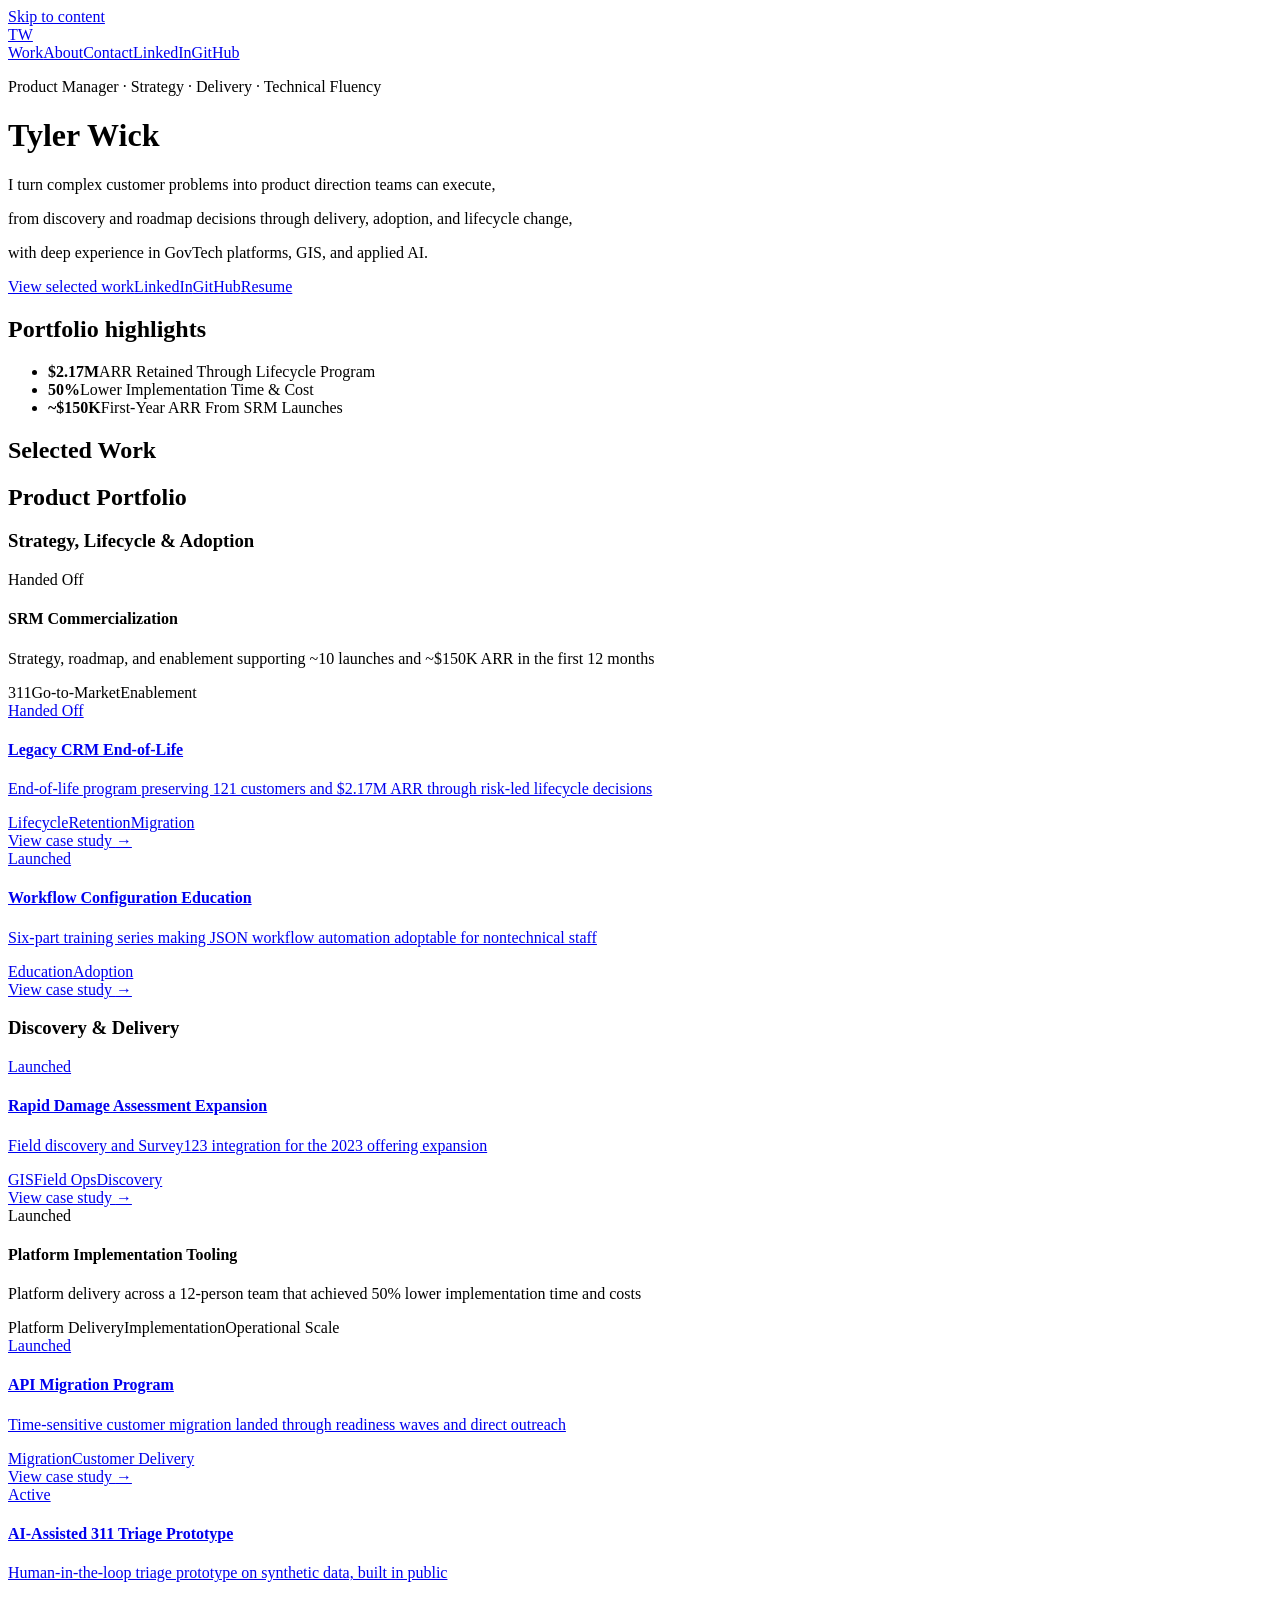
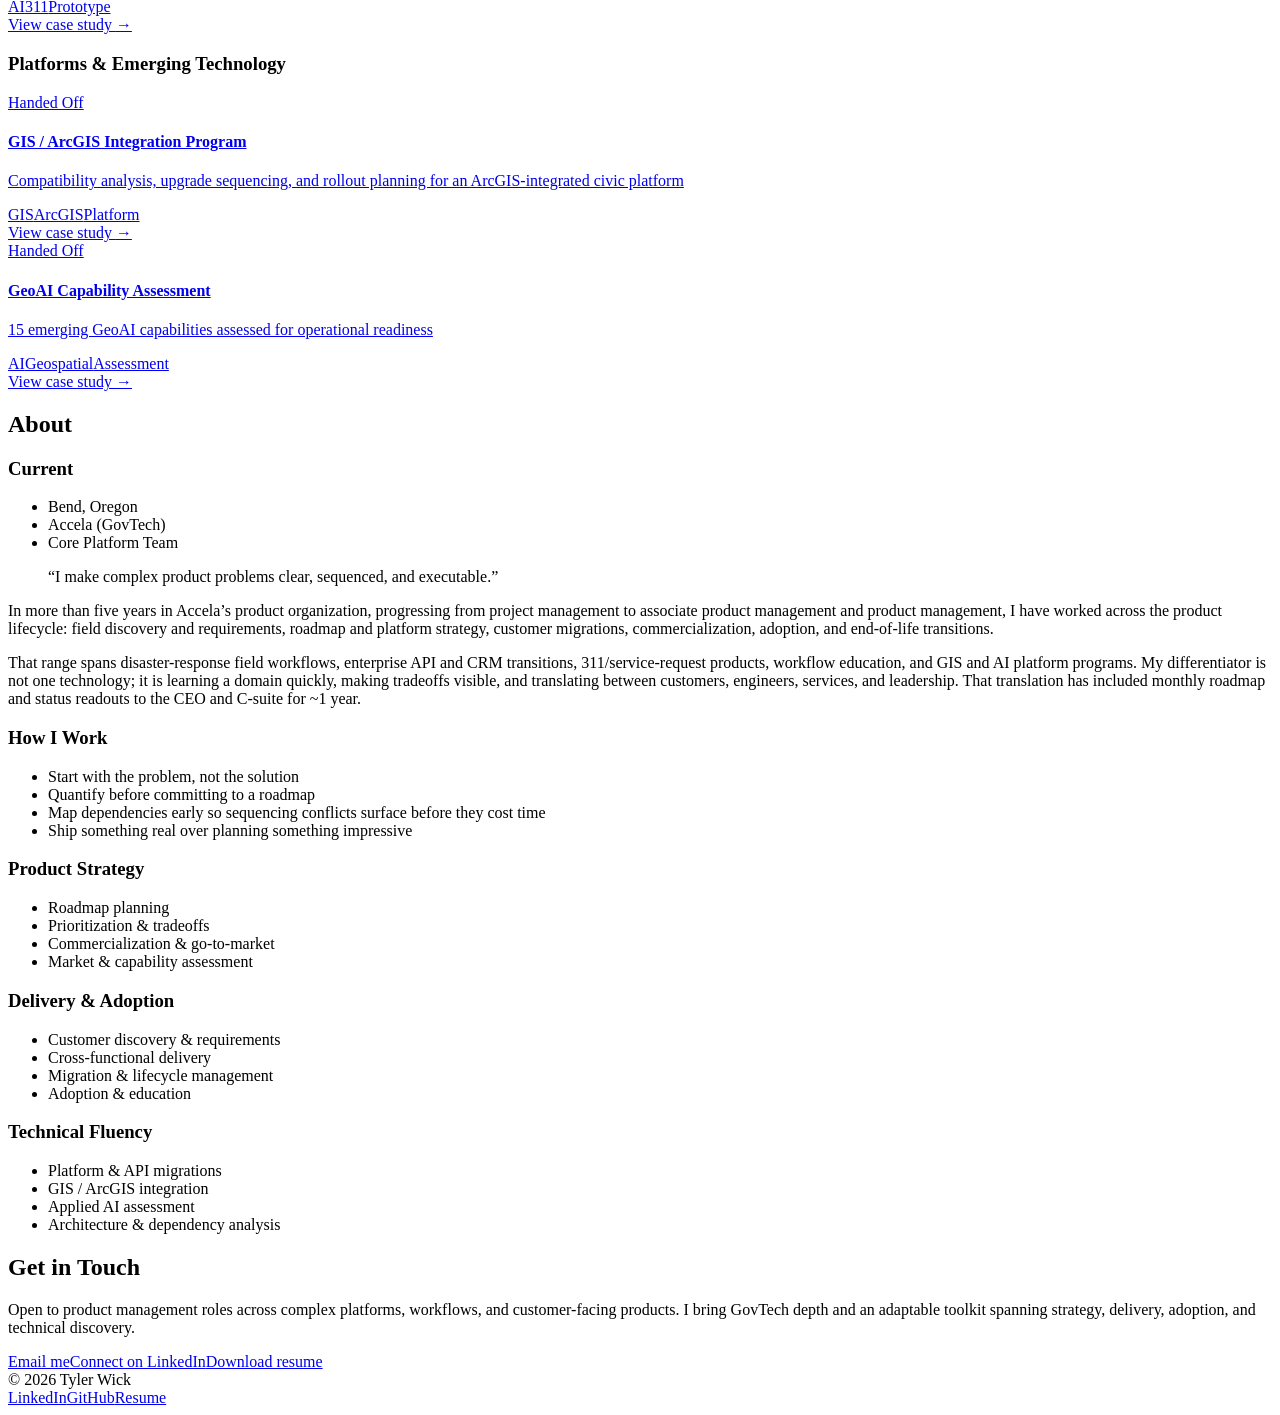
==== commit e70f9ff8: "feat: publish broader PM portfolio" ====
--- a/index.html
+++ b/index.html
@@ -1 +1 @@
-<!DOCTYPE html><html lang="en"><head><meta charSet="utf-8"/><meta name="viewport" content="width=device-width, initial-scale=1"/><link rel="stylesheet" href="/tylerwilliamwick/_next/static/chunks/0s17h2s5tl_4x.css" data-precedence="next"/><link rel="preload" as="script" fetchPriority="low" href="/tylerwilliamwick/_next/static/chunks/04d954afkz.es.js"/><script src="/tylerwilliamwick/_next/static/chunks/0pqt~8bl3ukh4.js" async=""></script><script src="/tylerwilliamwick/_next/static/chunks/0a59xkexfu871.js" async=""></script><script src="/tylerwilliamwick/_next/static/chunks/00ilazh50sdzh.js" async=""></script><script src="/tylerwilliamwick/_next/static/chunks/turbopack-0_d.l7~7yms~6.js" async=""></script><script src="/tylerwilliamwick/_next/static/chunks/151oakbew5qe9.js" async=""></script><script src="/tylerwilliamwick/_next/static/chunks/0d3shmwh5_nmn.js" async=""></script><script src="/tylerwilliamwick/_next/static/chunks/0.awbw2-cy.ux.js" async=""></script><title>Tyler Wick | GIS &amp; AI in Government | GovTech Product Leader</title><meta name="description" content="GovTech product leader specializing in GIS, location intelligence, and AI for government platforms. Case studies in geospatial integration, GeoAI assessment, and civic technology delivery."/><link rel="canonical" href="https://tylerwilliamwick.github.io/tylerwilliamwick/"/><meta property="og:title" content="Tyler Wick | GIS &amp; AI in Government"/><meta property="og:description" content="GovTech product manager: GIS/ArcGIS integration programs, AI capability assessment, and civic workflow products. Case studies in geospatial integration and civic technology delivery."/><meta property="og:url" content="https://tylerwilliamwick.github.io/tylerwilliamwick/"/><meta property="og:image" content="https://tylerwilliamwick.github.io/tylerwilliamwick/og-image.png"/><meta property="og:image:width" content="1200"/><meta property="og:image:height" content="630"/><meta property="og:image:alt" content="Tyler Wick - GIS &amp; AI in Government"/><meta property="og:type" content="website"/><meta name="twitter:card" content="summary_large_image"/><meta name="twitter:title" content="Tyler Wick | GIS &amp; AI in Government"/><meta name="twitter:description" content="GovTech product manager: GIS integration programs, AI capability assessment, and civic workflow products."/><meta name="twitter:image" content="https://tylerwilliamwick.github.io/tylerwilliamwick/og-image.png"/><link rel="icon" href="/tylerwilliamwick/icon.svg?icon.07~yqx8c39y--.svg" sizes="any" type="image/svg+xml"/><script src="/tylerwilliamwick/_next/static/chunks/03~yq9q893hmn.js" noModule=""></script></head><body><div hidden=""><!--$--><!--/$--></div><a href="#main-content" class="skip-link">Skip to content</a><script type="application/ld+json">{"@context":"https://schema.org","@type":"Person","name":"Tyler Wick","jobTitle":"Product Manager","url":"https://tylerwilliamwick.github.io/tylerwilliamwick/","sameAs":["https://www.linkedin.com/in/tylerwilliamwick/","https://github.com/tylerwilliamwick"]}</script><nav class="portfolio-nav" aria-label="Primary"><div class="portfolio-wrap portfolio-nav-inner"><a class="portfolio-mark" aria-label="Tyler Wick - Home" href="/tylerwilliamwick/">TW</a><div class="portfolio-links"><a href="/tylerwilliamwick/#work">Work</a><a href="/tylerwilliamwick/#about">About</a><a href="/tylerwilliamwick/#contact">Contact</a><a href="https://www.linkedin.com/in/tylerwilliamwick/" target="_blank" rel="noopener noreferrer">LinkedIn</a><a href="https://github.com/tylerwilliamwick" target="_blank" rel="noopener noreferrer">GitHub</a></div></div></nav><main id="main-content"><header class="portfolio-hero"><div class="portfolio-wrap"><p class="portfolio-eyebrow">GovTech Product Leader · GIS &amp; AI in Government</p><h1>Tyler Wick</h1><div class="portfolio-hero-copy"><p>I work where geospatial platforms and applied AI meet government operations,</p><p>turn field data into automated workflows that serve communities faster,</p><p>and shape product strategy where location intelligence meets civic technology.</p></div><div class="portfolio-actions"><a class="portfolio-button primary" href="#work">View selected work</a><a class="portfolio-button" href="https://www.linkedin.com/in/tylerwilliamwick/" target="_blank" rel="noopener noreferrer">LinkedIn</a><a class="portfolio-button" href="https://github.com/tylerwilliamwick" target="_blank" rel="noopener noreferrer">GitHub</a><a class="portfolio-button" href="/tylerwilliamwick/resume.pdf" download="">Resume</a></div></div></header><section class="portfolio-section portfolio-band" aria-labelledby="portfolio-highlights"><div class="portfolio-wrap"><h2 id="portfolio-highlights" class="sr-only">Portfolio highlights</h2><ul class="portfolio-metrics"><li class="portfolio-metric"><strong>15</strong><span>GeoAI Capabilities Assessed</span></li><li class="portfolio-metric"><strong>5+</strong><span>Years in GovTech Product</span></li><li class="portfolio-metric"><strong>7</strong><span>Case Studies Below</span></li></ul></div></section><!--$!--><template data-dgst="BAILOUT_TO_CLIENT_SIDE_RENDERING"></template><section class="portfolio-section"><div class="portfolio-wrap"><div class="portfolio-section-head"><h2>Selected Work</h2></div><div class="portfolio-grid"><div class="portfolio-card portfolio-case-card animate-pulse"><div class="h-3 bg-bg-alt rounded w-1/3 mb-4"></div><div class="h-5 bg-bg-alt rounded w-2/3 mb-3"></div><div class="h-3 bg-bg-alt rounded w-full mb-2"></div><div class="h-3 bg-bg-alt rounded w-4/5"></div></div><div class="portfolio-card portfolio-case-card animate-pulse"><div class="h-3 bg-bg-alt rounded w-1/3 mb-4"></div><div class="h-5 bg-bg-alt rounded w-2/3 mb-3"></div><div class="h-3 bg-bg-alt rounded w-full mb-2"></div><div class="h-3 bg-bg-alt rounded w-4/5"></div></div><div class="portfolio-card portfolio-case-card animate-pulse"><div class="h-3 bg-bg-alt rounded w-1/3 mb-4"></div><div class="h-5 bg-bg-alt rounded w-2/3 mb-3"></div><div class="h-3 bg-bg-alt rounded w-full mb-2"></div><div class="h-3 bg-bg-alt rounded w-4/5"></div></div><div class="portfolio-card portfolio-case-card animate-pulse"><div class="h-3 bg-bg-alt rounded w-1/3 mb-4"></div><div class="h-5 bg-bg-alt rounded w-2/3 mb-3"></div><div class="h-3 bg-bg-alt rounded w-full mb-2"></div><div class="h-3 bg-bg-alt rounded w-4/5"></div></div><div class="portfolio-card portfolio-case-card animate-pulse"><div class="h-3 bg-bg-alt rounded w-1/3 mb-4"></div><div class="h-5 bg-bg-alt rounded w-2/3 mb-3"></div><div class="h-3 bg-bg-alt rounded w-full mb-2"></div><div class="h-3 bg-bg-alt rounded w-4/5"></div></div><div class="portfolio-card portfolio-case-card animate-pulse"><div class="h-3 bg-bg-alt rounded w-1/3 mb-4"></div><div class="h-5 bg-bg-alt rounded w-2/3 mb-3"></div><div class="h-3 bg-bg-alt rounded w-full mb-2"></div><div class="h-3 bg-bg-alt rounded w-4/5"></div></div></div></div></section><!--/$--><section class="portfolio-section portfolio-band"><div class="portfolio-wrap"><div class="portfolio-section-head"><h2>Product Portfolio</h2></div><div class="portfolio-product-group"><h3>Platform &amp; Infrastructure</h3><div class="portfolio-grid"><a class="portfolio-card portfolio-product-card" href="/tylerwilliamwick/case-studies/arcgis-upgrade-program/"><div class="flex items-center gap-2 mb-3"><span class="w-2 h-2 rounded-full bg-text-secondary/40" aria-hidden="true"></span><span class="portfolio-kicker">Handed Off</span></div><h4>GIS / ArcGIS Integration Program</h4><p>Compatibility analysis, upgrade sequencing, and rollout planning for an ArcGIS-integrated civic platform</p><div class="portfolio-tags"><span class="portfolio-tag">GIS</span><span class="portfolio-tag">ArcGIS</span><span class="portfolio-tag">Platform</span></div><span class="portfolio-card-link">View case study <span aria-hidden="true">→</span></span></a><a class="portfolio-card portfolio-product-card" href="/tylerwilliamwick/case-studies/geoai-readiness/"><div class="flex items-center gap-2 mb-3"><span class="w-2 h-2 rounded-full bg-text-secondary/40" aria-hidden="true"></span><span class="portfolio-kicker">Handed Off</span></div><h4>GeoAI Capability Assessment</h4><p>15 emerging GeoAI capabilities assessed for operational readiness</p><div class="portfolio-tags"><span class="portfolio-tag">AI</span><span class="portfolio-tag">Geospatial</span><span class="portfolio-tag">Assessment</span></div><span class="portfolio-card-link">View case study <span aria-hidden="true">→</span></span></a></div></div><div class="portfolio-product-group"><h3>Field &amp; Mobile</h3><div class="portfolio-grid"><a class="portfolio-card portfolio-product-card" href="/tylerwilliamwick/case-studies/rda-field-discovery/"><div class="flex items-center gap-2 mb-3"><span class="w-2 h-2 rounded-full bg-accent" aria-hidden="true"></span><span class="portfolio-kicker">Launched</span></div><h4>Rapid Damage Assessment Expansion</h4><p>Field discovery and Survey123 integration for the 2023 offering expansion</p><div class="portfolio-tags"><span class="portfolio-tag">GIS</span><span class="portfolio-tag">Field Ops</span><span class="portfolio-tag">Discovery</span></div><span class="portfolio-card-link">View case study <span aria-hidden="true">→</span></span></a><a class="portfolio-card portfolio-product-card" href="/tylerwilliamwick/case-studies/api-migration/"><div class="flex items-center gap-2 mb-3"><span class="w-2 h-2 rounded-full bg-accent" aria-hidden="true"></span><span class="portfolio-kicker">Launched</span></div><h4>API Migration Program</h4><p>Time-sensitive customer migration landed through readiness waves and direct outreach</p><div class="portfolio-tags"><span class="portfolio-tag">Migration</span><span class="portfolio-tag">Customer Delivery</span></div><span class="portfolio-card-link">View case study <span aria-hidden="true">→</span></span></a><a class="portfolio-card portfolio-product-card" href="/tylerwilliamwick/case-studies/311-triage-prototype/"><div class="flex items-center gap-2 mb-3"><span class="w-2 h-2 rounded-full bg-accent/60" aria-hidden="true"></span><span class="portfolio-kicker">Active</span></div><h4>AI-Assisted 311 Triage Prototype</h4><p>Human-in-the-loop triage prototype on synthetic data, built in public</p><div class="portfolio-tags"><span class="portfolio-tag">AI</span><span class="portfolio-tag">311</span><span class="portfolio-tag">Prototype</span></div><span class="portfolio-card-link">View case study <span aria-hidden="true">→</span></span></a></div></div><div class="portfolio-product-group"><h3>Market &amp; Strategy</h3><div class="portfolio-grid"><div class="portfolio-card portfolio-product-card"><div class="flex items-center gap-2 mb-3"><span class="w-2 h-2 rounded-full bg-text-secondary/40" aria-hidden="true"></span><span class="portfolio-kicker">Handed Off</span></div><h4>SRM Commercialization</h4><p>Strategy, roadmap, and launch enablement for enterprise 311 service request management</p><div class="portfolio-tags"><span class="portfolio-tag">311</span><span class="portfolio-tag">Go-to-Market</span><span class="portfolio-tag">Enablement</span></div></div><a class="portfolio-card portfolio-product-card" href="/tylerwilliamwick/case-studies/publicstuff-lifecycle/"><div class="flex items-center gap-2 mb-3"><span class="w-2 h-2 rounded-full bg-text-secondary/40" aria-hidden="true"></span><span class="portfolio-kicker">Handed Off</span></div><h4>Legacy CRM End-of-Life</h4><p>Multi-year lifecycle transition managed by churn risk and workflow criticality</p><div class="portfolio-tags"><span class="portfolio-tag">Lifecycle</span><span class="portfolio-tag">Retention</span><span class="portfolio-tag">Migration</span></div><span class="portfolio-card-link">View case study <span aria-hidden="true">→</span></span></a><a class="portfolio-card portfolio-product-card" href="/tylerwilliamwick/case-studies/json-training-series/"><div class="flex items-center gap-2 mb-3"><span class="w-2 h-2 rounded-full bg-accent" aria-hidden="true"></span><span class="portfolio-kicker">Launched</span></div><h4>Workflow Configuration Education</h4><p>Six-part training series making JSON workflow automation adoptable for nontechnical staff</p><div class="portfolio-tags"><span class="portfolio-tag">Education</span><span class="portfolio-tag">Adoption</span></div><span class="portfolio-card-link">View case study <span aria-hidden="true">→</span></span></a></div></div></div></section><section id="about" class="portfolio-section"><div class="portfolio-wrap"><div class="portfolio-section-head"><h2>About</h2></div><div class="portfolio-about-layout"><aside class="portfolio-card portfolio-about-card"><h3>Current</h3><ul class="portfolio-facts"><li>Bend, Oregon</li><li>Accela (GovTech)</li><li>Core Platform Team</li></ul></aside><div class="portfolio-about-copy"><blockquote>“I build where maps, AI, and government operations meet.”</blockquote><p>My work sits at the intersection of geospatial technology and civic platforms. In more than five years in Accela’s product organization — progressing from project management into associate product management and product management — I helped productize and expand the 2023 Rapid Damage Assessment offering, assessed 15 emerging Esri GeoAI capabilities for operational readiness, and directed ArcGIS Enterprise compatibility and upgrade planning across an integrated government customer base.</p><p>Beyond GIS and AI, I bring depth in 311/service-request commercialization, lifecycle and migration programs, and executive communication. I believe the PM’s job is to make the hard tradeoffs visible so the right people can make the right calls.</p></div></div><div class="portfolio-grid mt-8"><div class="portfolio-card portfolio-about-card"><h3>How I Work</h3><ul class="portfolio-principles"><li>Start with the problem, not the solution</li><li>Quantify before committing to a roadmap</li><li>Map dependencies early so sequencing conflicts surface before they cost time</li><li>Ship something real over planning something impressive</li></ul></div><div class="portfolio-card portfolio-about-card"><h3>GIS &amp; AI</h3><ul class="portfolio-skill-list"><li>GIS / ArcGIS integration</li><li>GeoAI assessment</li><li>Location intelligence</li><li>Spatial data pipelines</li></ul></div><div class="portfolio-card portfolio-about-card"><h3>Product Strategy</h3><ul class="portfolio-skill-list"><li>Rapid prototyping (independent projects)</li><li>Partnership strategy</li><li>Competitive intelligence</li><li>Roadmap planning</li></ul></div><div class="portfolio-card portfolio-about-card"><h3>Platform</h3><ul class="portfolio-skill-list"><li>Public portal delivery</li><li>Security &amp; accessibility triage</li><li>Reporting and analytics</li><li>Architecture assessment</li></ul></div></div></div></section><section id="contact" class="portfolio-section portfolio-band"><div class="portfolio-wrap portfolio-contact"><div><h2>Get in Touch</h2><p class="portfolio-lead">Open to product leadership roles in GIS, location intelligence, and AI for government. If you’re building geospatial or civic technology products, let’s talk.</p></div><div class="portfolio-actions"><a href="mailto:tylerwilliamwick@gmail.com" class="portfolio-button primary">Email me</a><a href="https://www.linkedin.com/in/tylerwilliamwick/" target="_blank" rel="noopener noreferrer" class="portfolio-button">Connect on LinkedIn</a><a href="/tylerwilliamwick/resume.pdf" download="" class="portfolio-button">Download resume</a></div></div></section><footer class="portfolio-footer"><div class="portfolio-wrap portfolio-footer-inner"><span>© <!-- -->2026<!-- --> Tyler Wick</span><div class="portfolio-footer-links"><a href="https://www.linkedin.com/in/tylerwilliamwick/" target="_blank" rel="noopener noreferrer">LinkedIn</a><a href="https://github.com/tylerwilliamwick" target="_blank" rel="noopener noreferrer">GitHub</a><a href="/tylerwilliamwick/resume.pdf" download="">Resume</a></div></div></footer></main><!--$--><!--/$--><!--$!--><template data-dgst="BAILOUT_TO_CLIENT_SIDE_RENDERING"></template><!--/$--><script src="/tylerwilliamwick/_next/static/chunks/04d954afkz.es.js" id="_R_" async=""></script><script>(self.__next_f=self.__next_f||[]).push([0])</script><script>self.__next_f.push([1,"1:\"$Sreact.fragment\"\n2:I[39756,[\"/tylerwilliamwick/_next/static/chunks/151oakbew5qe9.js\",\"/tylerwilliamwick/_next/static/chunks/0d3shmwh5_nmn.js\"],\"default\"]\n3:I[37457,[\"/tylerwilliamwick/_next/static/chunks/151oakbew5qe9.js\",\"/tylerwilliamwick/_next/static/chunks/0d3shmwh5_nmn.js\"],\"default\"]\n4:I[22016,[\"/tylerwilliamwick/_next/static/chunks/151oakbew5qe9.js\",\"/tylerwilliamwick/_next/static/chunks/0d3shmwh5_nmn.js\",\"/tylerwilliamwick/_next/static/chunks/0.awbw2-cy.ux.js\"],\"\"]\n5:I[2355,[\"/tylerwilliamwick/_next/static/chunks/151oakbew5qe9.js\",\"/tylerwilliamwick/_next/static/chunks/0d3shmwh5_nmn.js\"],\"Analytics\"]\ne:I[68027,[\"/tylerwilliamwick/_next/static/chunks/151oakbew5qe9.js\",\"/tylerwilliamwick/_next/static/chunks/0d3shmwh5_nmn.js\"],\"default\",1]\n:HL[\"/tylerwilliamwick/_next/static/chunks/0s17h2s5tl_4x.css\",\"style\"]\n"])</script><script>self.__next_f.push([1,"0:{\"P\":null,\"c\":[\"\",\"\"],\"q\":\"\",\"i\":false,\"f\":[[[\"\",{\"children\":[\"__PAGE__\",{}]},\"$undefined\",\"$undefined\",16],[[\"$\",\"$1\",\"c\",{\"children\":[[[\"$\",\"link\",\"0\",{\"rel\":\"stylesheet\",\"href\":\"/tylerwilliamwick/_next/static/chunks/0s17h2s5tl_4x.css\",\"precedence\":\"next\",\"crossOrigin\":\"$undefined\",\"nonce\":\"$undefined\"}],[\"$\",\"script\",\"script-0\",{\"src\":\"/tylerwilliamwick/_next/static/chunks/151oakbew5qe9.js\",\"async\":true,\"nonce\":\"$undefined\"}],[\"$\",\"script\",\"script-1\",{\"src\":\"/tylerwilliamwick/_next/static/chunks/0d3shmwh5_nmn.js\",\"async\":true,\"nonce\":\"$undefined\"}]],[\"$\",\"html\",null,{\"lang\":\"en\",\"children\":[\"$\",\"body\",null,{\"children\":[[\"$\",\"a\",null,{\"href\":\"#main-content\",\"className\":\"skip-link\",\"children\":\"Skip to content\"}],[\"$\",\"script\",null,{\"type\":\"application/ld+json\",\"dangerouslySetInnerHTML\":{\"__html\":\"{\\\"@context\\\":\\\"https://schema.org\\\",\\\"@type\\\":\\\"Person\\\",\\\"name\\\":\\\"Tyler Wick\\\",\\\"jobTitle\\\":\\\"Product Manager\\\",\\\"url\\\":\\\"https://tylerwilliamwick.github.io/tylerwilliamwick/\\\",\\\"sameAs\\\":[\\\"https://www.linkedin.com/in/tylerwilliamwick/\\\",\\\"https://github.com/tylerwilliamwick\\\"]}\"}}],[\"$\",\"$L2\",null,{\"parallelRouterKey\":\"children\",\"error\":\"$undefined\",\"errorStyles\":\"$undefined\",\"errorScripts\":\"$undefined\",\"template\":[\"$\",\"$L3\",null,{}],\"templateStyles\":\"$undefined\",\"templateScripts\":\"$undefined\",\"notFound\":[[\"$\",\"main\",null,{\"id\":\"main-content\",\"className\":\"portfolio-not-found\",\"children\":[\"$\",\"div\",null,{\"className\":\"portfolio-card\",\"children\":[[\"$\",\"p\",null,{\"className\":\"portfolio-kicker\",\"children\":\"404\"}],[\"$\",\"h1\",null,{\"children\":\"Page not found\"}],[\"$\",\"p\",null,{\"className\":\"portfolio-lead\",\"children\":\"The page you’re looking for doesn’t exist or has been moved.\"}],[\"$\",\"div\",null,{\"className\":\"portfolio-actions\",\"children\":[\"$\",\"$L4\",null,{\"href\":\"/\",\"className\":\"portfolio-button primary\",\"children\":\"Back to homepage\"}]}]]}]}],[]],\"forbidden\":\"$undefined\",\"unauthorized\":\"$undefined\"}],[\"$\",\"$L5\",null,{}]]}]}]]}],{\"children\":[[\"$\",\"$1\",\"c\",{\"children\":[[[\"$\",\"nav\",null,{\"className\":\"portfolio-nav\",\"aria-label\":\"Primary\",\"children\":[\"$\",\"div\",null,{\"className\":\"portfolio-wrap portfolio-nav-inner\",\"children\":[[\"$\",\"$L4\",null,{\"href\":\"/\",\"className\":\"portfolio-mark\",\"aria-label\":\"Tyler Wick - Home\",\"children\":\"TW\"}],[\"$\",\"div\",null,{\"className\":\"portfolio-links\",\"children\":[[\"$\",\"$L4\",null,{\"href\":\"/#work\",\"children\":\"Work\"}],[\"$\",\"$L4\",null,{\"href\":\"/#about\",\"children\":\"About\"}],[\"$\",\"$L4\",null,{\"href\":\"/#contact\",\"children\":\"Contact\"}],[\"$\",\"a\",null,{\"href\":\"https://www.linkedin.com/in/tylerwilliamwick/\",\"target\":\"_blank\",\"rel\":\"noopener noreferrer\",\"children\":\"LinkedIn\"}],[\"$\",\"a\",null,{\"href\":\"https://github.com/tylerwilliamwick\",\"target\":\"_blank\",\"rel\":\"noopener noreferrer\",\"children\":\"GitHub\"}]]}]]}]}],[\"$\",\"main\",null,{\"id\":\"main-content\",\"children\":[[[\"$\",\"header\",null,{\"className\":\"portfolio-hero\",\"children\":[\"$\",\"div\",null,{\"className\":\"portfolio-wrap\",\"children\":[[\"$\",\"p\",null,{\"className\":\"portfolio-eyebrow\",\"children\":\"GovTech Product Leader · GIS \u0026 AI in Government\"}],[\"$\",\"h1\",null,{\"children\":\"Tyler Wick\"}],[\"$\",\"div\",null,{\"className\":\"portfolio-hero-copy\",\"children\":[[\"$\",\"p\",\"I work where geospatial platforms and applied AI meet government operations,\",{\"children\":\"I work where geospatial platforms and applied AI meet government operations,\"}],[\"$\",\"p\",\"turn field data into automated workflows that serve communities faster,\",{\"children\":\"turn field data into automated workflows that serve communities faster,\"}],[\"$\",\"p\",\"and shape product strategy where location intelligence meets civic technology.\",{\"children\":\"and shape product strategy where location intelligence meets civic technology.\"}]]}],[\"$\",\"div\",null,{\"className\":\"portfolio-actions\",\"children\":[[\"$\",\"a\",null,{\"className\":\"portfolio-button primary\",\"href\":\"#work\",\"children\":\"View selected work\"}],[\"$\",\"a\",null,{\"className\":\"portfolio-button\",\"href\":\"https://www.linkedin.com/in/tylerwilliamwick/\",\"target\":\"_blank\",\"rel\":\"noopener noreferrer\",\"children\":\"LinkedIn\"}],[\"$\",\"a\",null,{\"className\":\"portfolio-button\",\"href\":\"https://github.com/tylerwilliamwick\",\"target\":\"_blank\",\"rel\":\"noopener noreferrer\",\"children\":\"GitHub\"}],[\"$\",\"a\",null,{\"className\":\"portfolio-button\",\"href\":\"/tylerwilliamwick/resume.pdf\",\"download\":true,\"children\":\"Resume\"}]]}]]}]}],[\"$\",\"section\",null,{\"className\":\"portfolio-section portfolio-band\",\"aria-labelledby\":\"portfolio-highlights\",\"children\":[\"$\",\"div\",null,{\"className\":\"portfolio-wrap\",\"children\":[[\"$\",\"h2\",null,{\"id\":\"portfolio-highlights\",\"className\":\"sr-only\",\"children\":\"Portfolio highlights\"}],\"$L6\"]}]}]],\"$L7\",\"$L8\",\"$L9\",\"$La\"]}]],[\"$Lb\"],\"$Lc\"]}],{},null,false,null]},null,false,null],\"$Ld\",false]],\"m\":\"$undefined\",\"G\":[\"$e\",[\"$Lf\"]],\"S\":true,\"h\":null,\"s\":\"$undefined\",\"l\":\"$undefined\",\"p\":\"$undefined\",\"d\":\"$undefined\",\"b\":\"ANVD7nFcKOzTJBxtZVJBn\"}\n"])</script><script>self.__next_f.push([1,"10:\"$Sreact.suspense\"\n11:I[68373,[\"/tylerwilliamwick/_next/static/chunks/151oakbew5qe9.js\",\"/tylerwilliamwick/_next/static/chunks/0d3shmwh5_nmn.js\",\"/tylerwilliamwick/_next/static/chunks/0.awbw2-cy.ux.js\"],\"default\"]\n15:I[97367,[\"/tylerwilliamwick/_next/static/chunks/151oakbew5qe9.js\",\"/tylerwilliamwick/_next/static/chunks/0d3shmwh5_nmn.js\"],\"OutletBoundary\"]\n17:I[97367,[\"/tylerwilliamwick/_next/static/chunks/151oakbew5qe9.js\",\"/tylerwilliamwick/_next/static/chunks/0d3shmwh5_nmn.js\"],\"ViewportBoundary\"]\n19:I[97367,[\"/tylerwilliamwick/_next/static/chunks/151oakbew5qe9.js\",\"/tylerwilliamwick/_next/static/chunks/0d3shmwh5_nmn.js\"],\"MetadataBoundary\"]\n6:[\"$\",\"ul\",null,{\"className\":\"portfolio-metrics\",\"children\":[[\"$\",\"li\",\"GeoAI Capabilities Assessed\",{\"className\":\"portfolio-metric\",\"children\":[[\"$\",\"strong\",null,{\"children\":\"15\"}],[\"$\",\"span\",null,{\"children\":\"GeoAI Capabilities Assessed\"}]]}],[\"$\",\"li\",\"Years in GovTech Product\",{\"className\":\"portfolio-metric\",\"children\":[[\"$\",\"strong\",null,{\"children\":\"5+\"}],[\"$\",\"span\",null,{\"children\":\"Years in GovTech Product\"}]]}],[\"$\",\"li\",\"Case Studies Below\",{\"className\":\"portfolio-metric\",\"children\":[[\"$\",\"strong\",null,{\"children\":\"7\"}],[\"$\",\"span\",null,{\"children\":\"Case Studies Below\"}]]}]]}]\n"])</script><script>self.__next_f.push([1,"7:[\"$\",\"$10\",null,{\"fallback\":[\"$\",\"section\",null,{\"className\":\"portfolio-section\",\"children\":[\"$\",\"div\",null,{\"className\":\"portfolio-wrap\",\"children\":[[\"$\",\"div\",null,{\"className\":\"portfolio-section-head\",\"children\":[\"$\",\"h2\",null,{\"children\":\"Selected Work\"}]}],[\"$\",\"div\",null,{\"className\":\"portfolio-grid\",\"children\":[[\"$\",\"div\",\"0\",{\"className\":\"portfolio-card portfolio-case-card animate-pulse\",\"children\":[[\"$\",\"div\",null,{\"className\":\"h-3 bg-bg-alt rounded w-1/3 mb-4\"}],[\"$\",\"div\",null,{\"className\":\"h-5 bg-bg-alt rounded w-2/3 mb-3\"}],[\"$\",\"div\",null,{\"className\":\"h-3 bg-bg-alt rounded w-full mb-2\"}],[\"$\",\"div\",null,{\"className\":\"h-3 bg-bg-alt rounded w-4/5\"}]]}],[\"$\",\"div\",\"1\",{\"className\":\"portfolio-card portfolio-case-card animate-pulse\",\"children\":[[\"$\",\"div\",null,{\"className\":\"h-3 bg-bg-alt rounded w-1/3 mb-4\"}],[\"$\",\"div\",null,{\"className\":\"h-5 bg-bg-alt rounded w-2/3 mb-3\"}],[\"$\",\"div\",null,{\"className\":\"h-3 bg-bg-alt rounded w-full mb-2\"}],[\"$\",\"div\",null,{\"className\":\"h-3 bg-bg-alt rounded w-4/5\"}]]}],[\"$\",\"div\",\"2\",{\"className\":\"portfolio-card portfolio-case-card animate-pulse\",\"children\":[[\"$\",\"div\",null,{\"className\":\"h-3 bg-bg-alt rounded w-1/3 mb-4\"}],[\"$\",\"div\",null,{\"className\":\"h-5 bg-bg-alt rounded w-2/3 mb-3\"}],[\"$\",\"div\",null,{\"className\":\"h-3 bg-bg-alt rounded w-full mb-2\"}],[\"$\",\"div\",null,{\"className\":\"h-3 bg-bg-alt rounded w-4/5\"}]]}],[\"$\",\"div\",\"3\",{\"className\":\"portfolio-card portfolio-case-card animate-pulse\",\"children\":[[\"$\",\"div\",null,{\"className\":\"h-3 bg-bg-alt rounded w-1/3 mb-4\"}],[\"$\",\"div\",null,{\"className\":\"h-5 bg-bg-alt rounded w-2/3 mb-3\"}],[\"$\",\"div\",null,{\"className\":\"h-3 bg-bg-alt rounded w-full mb-2\"}],[\"$\",\"div\",null,{\"className\":\"h-3 bg-bg-alt rounded w-4/5\"}]]}],[\"$\",\"div\",\"4\",{\"className\":\"portfolio-card portfolio-case-card animate-pulse\",\"children\":[[\"$\",\"div\",null,{\"className\":\"h-3 bg-bg-alt rounded w-1/3 mb-4\"}],[\"$\",\"div\",null,{\"className\":\"h-5 bg-bg-alt rounded w-2/3 mb-3\"}],[\"$\",\"div\",null,{\"className\":\"h-3 bg-bg-alt rounded w-full mb-2\"}],[\"$\",\"div\",null,{\"className\":\"h-3 bg-bg-alt rounded w-4/5\"}]]}],[\"$\",\"div\",\"5\",{\"className\":\"portfolio-card portfolio-case-card animate-pulse\",\"children\":[[\"$\",\"div\",null,{\"className\":\"h-3 bg-bg-alt rounded w-1/3 mb-4\"}],[\"$\",\"div\",null,{\"className\":\"h-5 bg-bg-alt rounded w-2/3 mb-3\"}],[\"$\",\"div\",null,{\"className\":\"h-3 bg-bg-alt rounded w-full mb-2\"}],[\"$\",\"div\",null,{\"className\":\"h-3 bg-bg-alt rounded w-4/5\"}]]}]]}]]}]}],\"children\":[\"$\",\"$L11\",null,{}]}]\n"])</script><script>self.__next_f.push([1,"8:[\"$\",\"section\",null,{\"className\":\"portfolio-section portfolio-band\",\"children\":[\"$\",\"div\",null,{\"className\":\"portfolio-wrap\",\"children\":[[\"$\",\"div\",null,{\"className\":\"portfolio-section-head\",\"children\":[\"$\",\"h2\",null,{\"children\":\"Product Portfolio\"}]}],[[\"$\",\"div\",\"platform\",{\"className\":\"portfolio-product-group\",\"children\":[[\"$\",\"h3\",null,{\"children\":\"Platform \u0026 Infrastructure\"}],[\"$\",\"div\",null,{\"className\":\"portfolio-grid\",\"children\":[[\"$\",\"$L4\",\"GIS / ArcGIS Integration Program\",{\"href\":\"/case-studies/arcgis-upgrade-program\",\"className\":\"portfolio-card portfolio-product-card\",\"children\":[[[\"$\",\"div\",null,{\"className\":\"flex items-center gap-2 mb-3\",\"children\":[[\"$\",\"span\",null,{\"className\":\"w-2 h-2 rounded-full bg-text-secondary/40\",\"aria-hidden\":\"true\"}],[\"$\",\"span\",null,{\"className\":\"portfolio-kicker\",\"children\":\"Handed Off\"}]]}],[\"$\",\"h4\",null,{\"children\":\"GIS / ArcGIS Integration Program\"}],[\"$\",\"p\",null,{\"children\":\"Compatibility analysis, upgrade sequencing, and rollout planning for an ArcGIS-integrated civic platform\"}],[\"$\",\"div\",null,{\"className\":\"portfolio-tags\",\"children\":[[\"$\",\"span\",\"GIS\",{\"className\":\"portfolio-tag\",\"children\":\"GIS\"}],[\"$\",\"span\",\"ArcGIS\",{\"className\":\"portfolio-tag\",\"children\":\"ArcGIS\"}],[\"$\",\"span\",\"Platform\",{\"className\":\"portfolio-tag\",\"children\":\"Platform\"}]]}]],[\"$\",\"span\",null,{\"className\":\"portfolio-card-link\",\"children\":[\"View case study \",[\"$\",\"span\",null,{\"aria-hidden\":\"true\",\"children\":\"→\"}]]}]]}],[\"$\",\"$L4\",\"GeoAI Capability Assessment\",{\"href\":\"/case-studies/geoai-readiness\",\"className\":\"portfolio-card portfolio-product-card\",\"children\":[[[\"$\",\"div\",null,{\"className\":\"flex items-center gap-2 mb-3\",\"children\":[[\"$\",\"span\",null,{\"className\":\"w-2 h-2 rounded-full bg-text-secondary/40\",\"aria-hidden\":\"true\"}],[\"$\",\"span\",null,{\"className\":\"portfolio-kicker\",\"children\":\"Handed Off\"}]]}],[\"$\",\"h4\",null,{\"children\":\"GeoAI Capability Assessment\"}],[\"$\",\"p\",null,{\"children\":\"15 emerging GeoAI capabilities assessed for operational readiness\"}],[\"$\",\"div\",null,{\"className\":\"portfolio-tags\",\"children\":[[\"$\",\"span\",\"AI\",{\"className\":\"portfolio-tag\",\"children\":\"AI\"}],[\"$\",\"span\",\"Geospatial\",{\"className\":\"portfolio-tag\",\"children\":\"Geospatial\"}],[\"$\",\"span\",\"Assessment\",{\"className\":\"portfolio-tag\",\"children\":\"Assessment\"}]]}]],[\"$\",\"span\",null,{\"className\":\"portfolio-card-link\",\"children\":[\"View case study \",[\"$\",\"span\",null,{\"aria-hidden\":\"true\",\"children\":\"→\"}]]}]]}]]}]]}],[\"$\",\"div\",\"field-mobile\",{\"className\":\"portfolio-product-group\",\"children\":[[\"$\",\"h3\",null,{\"children\":\"Field \u0026 Mobile\"}],[\"$\",\"div\",null,{\"className\":\"portfolio-grid\",\"children\":[[\"$\",\"$L4\",\"Rapid Damage Assessment Expansion\",{\"href\":\"/case-studies/rda-field-discovery\",\"className\":\"portfolio-card portfolio-product-card\",\"children\":[[[\"$\",\"div\",null,{\"className\":\"flex items-center gap-2 mb-3\",\"children\":[[\"$\",\"span\",null,{\"className\":\"w-2 h-2 rounded-full bg-accent\",\"aria-hidden\":\"true\"}],[\"$\",\"span\",null,{\"className\":\"portfolio-kicker\",\"children\":\"Launched\"}]]}],[\"$\",\"h4\",null,{\"children\":\"Rapid Damage Assessment Expansion\"}],[\"$\",\"p\",null,{\"children\":\"Field discovery and Survey123 integration for the 2023 offering expansion\"}],[\"$\",\"div\",null,{\"className\":\"portfolio-tags\",\"children\":[[\"$\",\"span\",\"GIS\",{\"className\":\"portfolio-tag\",\"children\":\"GIS\"}],[\"$\",\"span\",\"Field Ops\",{\"className\":\"portfolio-tag\",\"children\":\"Field Ops\"}],[\"$\",\"span\",\"Discovery\",{\"className\":\"portfolio-tag\",\"children\":\"Discovery\"}]]}]],[\"$\",\"span\",null,{\"className\":\"portfolio-card-link\",\"children\":[\"View case study \",[\"$\",\"span\",null,{\"aria-hidden\":\"true\",\"children\":\"→\"}]]}]]}],[\"$\",\"$L4\",\"API Migration Program\",{\"href\":\"/case-studies/api-migration\",\"className\":\"portfolio-card portfolio-product-card\",\"children\":[[[\"$\",\"div\",null,{\"className\":\"flex items-center gap-2 mb-3\",\"children\":[[\"$\",\"span\",null,{\"className\":\"w-2 h-2 rounded-full bg-accent\",\"aria-hidden\":\"true\"}],[\"$\",\"span\",null,{\"className\":\"portfolio-kicker\",\"children\":\"Launched\"}]]}],[\"$\",\"h4\",null,{\"children\":\"API Migration Program\"}],[\"$\",\"p\",null,{\"children\":\"Time-sensitive customer migration landed through readiness waves and direct outreach\"}],[\"$\",\"div\",null,{\"className\":\"portfolio-tags\",\"children\":[[\"$\",\"span\",\"Migration\",{\"className\":\"portfolio-tag\",\"children\":\"Migration\"}],[\"$\",\"span\",\"Customer Delivery\",{\"className\":\"portfolio-tag\",\"children\":\"Customer Delivery\"}]]}]],\"$L12\"]}],\"$L13\"]}]]}],\"$L14\"]]}]}]\n"])</script><script>self.__next_f.push([1,"9:[\"$\",\"section\",null,{\"id\":\"about\",\"className\":\"portfolio-section\",\"children\":[\"$\",\"div\",null,{\"className\":\"portfolio-wrap\",\"children\":[[\"$\",\"div\",null,{\"className\":\"portfolio-section-head\",\"children\":[\"$\",\"h2\",null,{\"children\":\"About\"}]}],[\"$\",\"div\",null,{\"className\":\"portfolio-about-layout\",\"children\":[[\"$\",\"aside\",null,{\"className\":\"portfolio-card portfolio-about-card\",\"children\":[[\"$\",\"h3\",null,{\"children\":\"Current\"}],[\"$\",\"ul\",null,{\"className\":\"portfolio-facts\",\"children\":[[\"$\",\"li\",null,{\"children\":\"Bend, Oregon\"}],[\"$\",\"li\",null,{\"children\":\"Accela (GovTech)\"}],[\"$\",\"li\",null,{\"children\":\"Core Platform Team\"}]]}]]}],[\"$\",\"div\",null,{\"className\":\"portfolio-about-copy\",\"children\":[[\"$\",\"blockquote\",null,{\"children\":\"“I build where maps, AI, and government operations meet.”\"}],[\"$\",\"p\",null,{\"children\":\"My work sits at the intersection of geospatial technology and civic platforms. In more than five years in Accela’s product organization — progressing from project management into associate product management and product management — I helped productize and expand the 2023 Rapid Damage Assessment offering, assessed 15 emerging Esri GeoAI capabilities for operational readiness, and directed ArcGIS Enterprise compatibility and upgrade planning across an integrated government customer base.\"}],[\"$\",\"p\",null,{\"children\":\"Beyond GIS and AI, I bring depth in 311/service-request commercialization, lifecycle and migration programs, and executive communication. I believe the PM’s job is to make the hard tradeoffs visible so the right people can make the right calls.\"}]]}]]}],[\"$\",\"div\",null,{\"className\":\"portfolio-grid mt-8\",\"children\":[[\"$\",\"div\",null,{\"className\":\"portfolio-card portfolio-about-card\",\"children\":[[\"$\",\"h3\",null,{\"children\":\"How I Work\"}],[\"$\",\"ul\",null,{\"className\":\"portfolio-principles\",\"children\":[[\"$\",\"li\",null,{\"children\":\"Start with the problem, not the solution\"}],[\"$\",\"li\",null,{\"children\":\"Quantify before committing to a roadmap\"}],[\"$\",\"li\",null,{\"children\":\"Map dependencies early so sequencing conflicts surface before they cost time\"}],[\"$\",\"li\",null,{\"children\":\"Ship something real over planning something impressive\"}]]}]]}],[[\"$\",\"div\",\"GIS \u0026 AI\",{\"className\":\"portfolio-card portfolio-about-card\",\"children\":[[\"$\",\"h3\",null,{\"children\":\"GIS \u0026 AI\"}],[\"$\",\"ul\",null,{\"className\":\"portfolio-skill-list\",\"children\":[[\"$\",\"li\",\"GIS / ArcGIS integration\",{\"children\":\"GIS / ArcGIS integration\"}],[\"$\",\"li\",\"GeoAI assessment\",{\"children\":\"GeoAI assessment\"}],[\"$\",\"li\",\"Location intelligence\",{\"children\":\"Location intelligence\"}],[\"$\",\"li\",\"Spatial data pipelines\",{\"children\":\"Spatial data pipelines\"}]]}]]}],[\"$\",\"div\",\"Product Strategy\",{\"className\":\"portfolio-card portfolio-about-card\",\"children\":[[\"$\",\"h3\",null,{\"children\":\"Product Strategy\"}],[\"$\",\"ul\",null,{\"className\":\"portfolio-skill-list\",\"children\":[[\"$\",\"li\",\"Rapid prototyping (independent projects)\",{\"children\":\"Rapid prototyping (independent projects)\"}],[\"$\",\"li\",\"Partnership strategy\",{\"children\":\"Partnership strategy\"}],[\"$\",\"li\",\"Competitive intelligence\",{\"children\":\"Competitive intelligence\"}],[\"$\",\"li\",\"Roadmap planning\",{\"children\":\"Roadmap planning\"}]]}]]}],[\"$\",\"div\",\"Platform\",{\"className\":\"portfolio-card portfolio-about-card\",\"children\":[[\"$\",\"h3\",null,{\"children\":\"Platform\"}],[\"$\",\"ul\",null,{\"className\":\"portfolio-skill-list\",\"children\":[[\"$\",\"li\",\"Public portal delivery\",{\"children\":\"Public portal delivery\"}],[\"$\",\"li\",\"Security \u0026 accessibility triage\",{\"children\":\"Security \u0026 accessibility triage\"}],[\"$\",\"li\",\"Reporting and analytics\",{\"children\":\"Reporting and analytics\"}],[\"$\",\"li\",\"Architecture assessment\",{\"children\":\"Architecture assessment\"}]]}]]}]]]}]]}]}]\n"])</script><script>self.__next_f.push([1,"a:[[\"$\",\"section\",null,{\"id\":\"contact\",\"className\":\"portfolio-section portfolio-band\",\"children\":[\"$\",\"div\",null,{\"className\":\"portfolio-wrap portfolio-contact\",\"children\":[[\"$\",\"div\",null,{\"children\":[[\"$\",\"h2\",null,{\"children\":\"Get in Touch\"}],[\"$\",\"p\",null,{\"className\":\"portfolio-lead\",\"children\":\"Open to product leadership roles in GIS, location intelligence, and AI for government. If you’re building geospatial or civic technology products, let’s talk.\"}]]}],[\"$\",\"div\",null,{\"className\":\"portfolio-actions\",\"children\":[[\"$\",\"a\",null,{\"href\":\"mailto:tylerwilliamwick@gmail.com\",\"className\":\"portfolio-button primary\",\"children\":\"Email me\"}],[\"$\",\"a\",null,{\"href\":\"https://www.linkedin.com/in/tylerwilliamwick/\",\"target\":\"_blank\",\"rel\":\"noopener noreferrer\",\"className\":\"portfolio-button\",\"children\":\"Connect on LinkedIn\"}],[\"$\",\"a\",null,{\"href\":\"/tylerwilliamwick/resume.pdf\",\"download\":true,\"className\":\"portfolio-button\",\"children\":\"Download resume\"}]]}]]}]}],[\"$\",\"footer\",null,{\"className\":\"portfolio-footer\",\"children\":[\"$\",\"div\",null,{\"className\":\"portfolio-wrap portfolio-footer-inner\",\"children\":[[\"$\",\"span\",null,{\"children\":[\"© \",2026,\" Tyler Wick\"]}],[\"$\",\"div\",null,{\"className\":\"portfolio-footer-links\",\"children\":[[\"$\",\"a\",null,{\"href\":\"https://www.linkedin.com/in/tylerwilliamwick/\",\"target\":\"_blank\",\"rel\":\"noopener noreferrer\",\"children\":\"LinkedIn\"}],[\"$\",\"a\",null,{\"href\":\"https://github.com/tylerwilliamwick\",\"target\":\"_blank\",\"rel\":\"noopener noreferrer\",\"children\":\"GitHub\"}],[\"$\",\"a\",null,{\"href\":\"/tylerwilliamwick/resume.pdf\",\"download\":true,\"children\":\"Resume\"}]]}]]}]}]]\n"])</script><script>self.__next_f.push([1,"b:[\"$\",\"script\",\"script-0\",{\"src\":\"/tylerwilliamwick/_next/static/chunks/0.awbw2-cy.ux.js\",\"async\":true,\"nonce\":\"$undefined\"}]\nc:[\"$\",\"$L15\",null,{\"children\":[\"$\",\"$10\",null,{\"name\":\"Next.MetadataOutlet\",\"children\":\"$@16\"}]}]\nd:[\"$\",\"$1\",\"h\",{\"children\":[null,[\"$\",\"$L17\",null,{\"children\":\"$L18\"}],[\"$\",\"div\",null,{\"hidden\":true,\"children\":[\"$\",\"$L19\",null,{\"children\":[\"$\",\"$10\",null,{\"name\":\"Next.Metadata\",\"children\":\"$L1a\"}]}]}],null]}]\nf:[\"$\",\"link\",\"0\",{\"rel\":\"stylesheet\",\"href\":\"/tylerwilliamwick/_next/static/chunks/0s17h2s5tl_4x.css\",\"precedence\":\"next\",\"crossOrigin\":\"$undefined\",\"nonce\":\"$undefined\"}]\n"])</script><script>self.__next_f.push([1,"12:[\"$\",\"span\",null,{\"className\":\"portfolio-card-link\",\"children\":[\"View case study \",[\"$\",\"span\",null,{\"aria-hidden\":\"true\",\"children\":\"→\"}]]}]\n13:[\"$\",\"$L4\",\"AI-Assisted 311 Triage Prototype\",{\"href\":\"/case-studies/311-triage-prototype\",\"className\":\"portfolio-card portfolio-product-card\",\"children\":[[[\"$\",\"div\",null,{\"className\":\"flex items-center gap-2 mb-3\",\"children\":[[\"$\",\"span\",null,{\"className\":\"w-2 h-2 rounded-full bg-accent/60\",\"aria-hidden\":\"true\"}],[\"$\",\"span\",null,{\"className\":\"portfolio-kicker\",\"children\":\"Active\"}]]}],[\"$\",\"h4\",null,{\"children\":\"AI-Assisted 311 Triage Prototype\"}],[\"$\",\"p\",null,{\"children\":\"Human-in-the-loop triage prototype on synthetic data, built in public\"}],[\"$\",\"div\",null,{\"className\":\"portfolio-tags\",\"children\":[[\"$\",\"span\",\"AI\",{\"className\":\"portfolio-tag\",\"children\":\"AI\"}],[\"$\",\"span\",\"311\",{\"className\":\"portfolio-tag\",\"children\":\"311\"}],[\"$\",\"span\",\"Prototype\",{\"className\":\"portfolio-tag\",\"children\":\"Prototype\"}]]}]],[\"$\",\"span\",null,{\"className\":\"portfolio-card-link\",\"children\":[\"View case study \",[\"$\",\"span\",null,{\"aria-hidden\":\"true\",\"children\":\"→\"}]]}]]}]\n"])</script><script>self.__next_f.push([1,"14:[\"$\",\"div\",\"market-strategy\",{\"className\":\"portfolio-product-group\",\"children\":[[\"$\",\"h3\",null,{\"children\":\"Market \u0026 Strategy\"}],[\"$\",\"div\",null,{\"className\":\"portfolio-grid\",\"children\":[[\"$\",\"div\",\"SRM Commercialization\",{\"className\":\"portfolio-card portfolio-product-card\",\"children\":[[\"$\",\"div\",null,{\"className\":\"flex items-center gap-2 mb-3\",\"children\":[[\"$\",\"span\",null,{\"className\":\"w-2 h-2 rounded-full bg-text-secondary/40\",\"aria-hidden\":\"true\"}],[\"$\",\"span\",null,{\"className\":\"portfolio-kicker\",\"children\":\"Handed Off\"}]]}],[\"$\",\"h4\",null,{\"children\":\"SRM Commercialization\"}],[\"$\",\"p\",null,{\"children\":\"Strategy, roadmap, and launch enablement for enterprise 311 service request management\"}],[\"$\",\"div\",null,{\"className\":\"portfolio-tags\",\"children\":[[\"$\",\"span\",\"311\",{\"className\":\"portfolio-tag\",\"children\":\"311\"}],[\"$\",\"span\",\"Go-to-Market\",{\"className\":\"portfolio-tag\",\"children\":\"Go-to-Market\"}],[\"$\",\"span\",\"Enablement\",{\"className\":\"portfolio-tag\",\"children\":\"Enablement\"}]]}]]}],[\"$\",\"$L4\",\"Legacy CRM End-of-Life\",{\"href\":\"/case-studies/publicstuff-lifecycle\",\"className\":\"portfolio-card portfolio-product-card\",\"children\":[[[\"$\",\"div\",null,{\"className\":\"flex items-center gap-2 mb-3\",\"children\":[[\"$\",\"span\",null,{\"className\":\"w-2 h-2 rounded-full bg-text-secondary/40\",\"aria-hidden\":\"true\"}],[\"$\",\"span\",null,{\"className\":\"portfolio-kicker\",\"children\":\"Handed Off\"}]]}],[\"$\",\"h4\",null,{\"children\":\"Legacy CRM End-of-Life\"}],[\"$\",\"p\",null,{\"children\":\"Multi-year lifecycle transition managed by churn risk and workflow criticality\"}],[\"$\",\"div\",null,{\"className\":\"portfolio-tags\",\"children\":[[\"$\",\"span\",\"Lifecycle\",{\"className\":\"portfolio-tag\",\"children\":\"Lifecycle\"}],[\"$\",\"span\",\"Retention\",{\"className\":\"portfolio-tag\",\"children\":\"Retention\"}],[\"$\",\"span\",\"Migration\",{\"className\":\"portfolio-tag\",\"children\":\"Migration\"}]]}]],[\"$\",\"span\",null,{\"className\":\"portfolio-card-link\",\"children\":[\"View case study \",[\"$\",\"span\",null,{\"aria-hidden\":\"true\",\"children\":\"→\"}]]}]]}],[\"$\",\"$L4\",\"Workflow Configuration Education\",{\"href\":\"/case-studies/json-training-series\",\"className\":\"portfolio-card portfolio-product-card\",\"children\":[[[\"$\",\"div\",null,{\"className\":\"flex items-center gap-2 mb-3\",\"children\":[[\"$\",\"span\",null,{\"className\":\"w-2 h-2 rounded-full bg-accent\",\"aria-hidden\":\"true\"}],[\"$\",\"span\",null,{\"className\":\"portfolio-kicker\",\"children\":\"Launched\"}]]}],[\"$\",\"h4\",null,{\"children\":\"Workflow Configuration Education\"}],[\"$\",\"p\",null,{\"children\":\"Six-part training series making JSON workflow automation adoptable for nontechnical staff\"}],[\"$\",\"div\",null,{\"className\":\"portfolio-tags\",\"children\":[[\"$\",\"span\",\"Education\",{\"className\":\"portfolio-tag\",\"children\":\"Education\"}],[\"$\",\"span\",\"Adoption\",{\"className\":\"portfolio-tag\",\"children\":\"Adoption\"}]]}]],[\"$\",\"span\",null,{\"className\":\"portfolio-card-link\",\"children\":[\"View case study \",[\"$\",\"span\",null,{\"aria-hidden\":\"true\",\"children\":\"→\"}]]}]]}]]}]]}]\n"])</script><script>self.__next_f.push([1,"18:[[\"$\",\"meta\",\"0\",{\"charSet\":\"utf-8\"}],[\"$\",\"meta\",\"1\",{\"name\":\"viewport\",\"content\":\"width=device-width, initial-scale=1\"}]]\n"])</script><script>self.__next_f.push([1,"1b:I[27201,[\"/tylerwilliamwick/_next/static/chunks/151oakbew5qe9.js\",\"/tylerwilliamwick/_next/static/chunks/0d3shmwh5_nmn.js\"],\"IconMark\"]\n16:null\n"])</script><script>self.__next_f.push([1,"1a:[[\"$\",\"title\",\"0\",{\"children\":\"Tyler Wick | GIS \u0026 AI in Government | GovTech Product Leader\"}],[\"$\",\"meta\",\"1\",{\"name\":\"description\",\"content\":\"GovTech product leader specializing in GIS, location intelligence, and AI for government platforms. Case studies in geospatial integration, GeoAI assessment, and civic technology delivery.\"}],[\"$\",\"link\",\"2\",{\"rel\":\"canonical\",\"href\":\"https://tylerwilliamwick.github.io/tylerwilliamwick/\"}],[\"$\",\"meta\",\"3\",{\"property\":\"og:title\",\"content\":\"Tyler Wick | GIS \u0026 AI in Government\"}],[\"$\",\"meta\",\"4\",{\"property\":\"og:description\",\"content\":\"GovTech product manager: GIS/ArcGIS integration programs, AI capability assessment, and civic workflow products. Case studies in geospatial integration and civic technology delivery.\"}],[\"$\",\"meta\",\"5\",{\"property\":\"og:url\",\"content\":\"https://tylerwilliamwick.github.io/tylerwilliamwick/\"}],[\"$\",\"meta\",\"6\",{\"property\":\"og:image\",\"content\":\"https://tylerwilliamwick.github.io/tylerwilliamwick/og-image.png\"}],[\"$\",\"meta\",\"7\",{\"property\":\"og:image:width\",\"content\":\"1200\"}],[\"$\",\"meta\",\"8\",{\"property\":\"og:image:height\",\"content\":\"630\"}],[\"$\",\"meta\",\"9\",{\"property\":\"og:image:alt\",\"content\":\"Tyler Wick - GIS \u0026 AI in Government\"}],[\"$\",\"meta\",\"10\",{\"property\":\"og:type\",\"content\":\"website\"}],[\"$\",\"meta\",\"11\",{\"name\":\"twitter:card\",\"content\":\"summary_large_image\"}],[\"$\",\"meta\",\"12\",{\"name\":\"twitter:title\",\"content\":\"Tyler Wick | GIS \u0026 AI in Government\"}],[\"$\",\"meta\",\"13\",{\"name\":\"twitter:description\",\"content\":\"GovTech product manager: GIS integration programs, AI capability assessment, and civic workflow products.\"}],[\"$\",\"meta\",\"14\",{\"name\":\"twitter:image\",\"content\":\"https://tylerwilliamwick.github.io/tylerwilliamwick/og-image.png\"}],[\"$\",\"link\",\"15\",{\"rel\":\"icon\",\"href\":\"/tylerwilliamwick/icon.svg?icon.07~yqx8c39y--.svg\",\"sizes\":\"any\",\"type\":\"image/svg+xml\"}],[\"$\",\"$L1b\",\"16\",{}]]\n"])</script></body></html>+<!DOCTYPE html><html lang="en"><head><meta charSet="utf-8"/><meta name="viewport" content="width=device-width, initial-scale=1"/><link rel="stylesheet" href="/tylerwilliamwick/_next/static/chunks/0aq9kx59ep0-c.css" data-precedence="next"/><link rel="preload" as="script" fetchPriority="low" href="/tylerwilliamwick/_next/static/chunks/04d954afkz.es.js"/><script src="/tylerwilliamwick/_next/static/chunks/0pqt~8bl3ukh4.js" async=""></script><script src="/tylerwilliamwick/_next/static/chunks/0a59xkexfu871.js" async=""></script><script src="/tylerwilliamwick/_next/static/chunks/00ilazh50sdzh.js" async=""></script><script src="/tylerwilliamwick/_next/static/chunks/turbopack-0_d.l7~7yms~6.js" async=""></script><script src="/tylerwilliamwick/_next/static/chunks/151oakbew5qe9.js" async=""></script><script src="/tylerwilliamwick/_next/static/chunks/0d3shmwh5_nmn.js" async=""></script><script src="/tylerwilliamwick/_next/static/chunks/046oalzpevoyq.js" async=""></script><title>Tyler Wick | Product Manager | Strategy, Delivery &amp; Platforms</title><meta name="description" content="Product manager with 5+ years in GovTech spanning strategy, discovery, platform delivery, migrations, commercialization, lifecycle management, GIS, and AI."/><link rel="canonical" href="https://tylerwilliamwick.github.io/tylerwilliamwick/"/><meta property="og:title" content="Tyler Wick | Product Manager for Complex Platforms"/><meta property="og:description" content="Product manager across strategy, discovery, delivery, adoption, and lifecycle change, with deep GovTech, GIS, and applied AI experience."/><meta property="og:url" content="https://tylerwilliamwick.github.io/tylerwilliamwick/"/><meta property="og:image" content="https://tylerwilliamwick.github.io/tylerwilliamwick/og-image.png"/><meta property="og:image:width" content="1200"/><meta property="og:image:height" content="630"/><meta property="og:image:alt" content="Tyler Wick - Product Manager"/><meta property="og:type" content="website"/><meta name="twitter:card" content="summary_large_image"/><meta name="twitter:title" content="Tyler Wick | Product Manager for Complex Platforms"/><meta name="twitter:description" content="Product manager across strategy, discovery, delivery, adoption, and lifecycle change, with deep GovTech and technical product experience."/><meta name="twitter:image" content="https://tylerwilliamwick.github.io/tylerwilliamwick/og-image.png"/><link rel="icon" href="/tylerwilliamwick/icon.svg?icon.07~yqx8c39y--.svg" sizes="any" type="image/svg+xml"/><script src="/tylerwilliamwick/_next/static/chunks/03~yq9q893hmn.js" noModule=""></script></head><body><div hidden=""><!--$--><!--/$--></div><a href="#main-content" class="skip-link">Skip to content</a><script type="application/ld+json">{"@context":"https://schema.org","@type":"Person","name":"Tyler Wick","jobTitle":"Product Manager","url":"https://tylerwilliamwick.github.io/tylerwilliamwick/","sameAs":["https://www.linkedin.com/in/tylerwilliamwick/","https://github.com/tylerwilliamwick"]}</script><nav class="portfolio-nav" aria-label="Primary"><div class="portfolio-wrap portfolio-nav-inner"><a class="portfolio-mark" aria-label="Tyler Wick - Home" href="/tylerwilliamwick/">TW</a><div class="portfolio-links"><a href="/tylerwilliamwick/#work">Work</a><a href="/tylerwilliamwick/#about">About</a><a href="/tylerwilliamwick/#contact">Contact</a><a href="https://www.linkedin.com/in/tylerwilliamwick/" target="_blank" rel="noopener noreferrer">LinkedIn</a><a href="https://github.com/tylerwilliamwick" target="_blank" rel="noopener noreferrer">GitHub</a></div></div></nav><main id="main-content"><header class="portfolio-hero"><div class="portfolio-wrap"><p class="portfolio-eyebrow">Product Manager · Strategy · Delivery · Technical Fluency</p><h1>Tyler Wick</h1><div class="portfolio-hero-copy"><p>I turn complex customer problems into product direction teams can execute,</p><p>from discovery and roadmap decisions through delivery, adoption, and lifecycle change,</p><p>with deep experience in GovTech platforms, GIS, and applied AI.</p></div><div class="portfolio-actions"><a class="portfolio-button primary" href="#work">View selected work</a><a class="portfolio-button" href="https://www.linkedin.com/in/tylerwilliamwick/" target="_blank" rel="noopener noreferrer">LinkedIn</a><a class="portfolio-button" href="https://github.com/tylerwilliamwick" target="_blank" rel="noopener noreferrer">GitHub</a><a class="portfolio-button" href="/tylerwilliamwick/resume.pdf" download="">Resume</a></div></div></header><section class="portfolio-section portfolio-band" aria-labelledby="portfolio-highlights"><div class="portfolio-wrap"><h2 id="portfolio-highlights" class="sr-only">Portfolio highlights</h2><ul class="portfolio-metrics"><li class="portfolio-metric"><strong>$2.17M</strong><span>ARR Retained Through Lifecycle Program</span></li><li class="portfolio-metric"><strong>50%</strong><span>Lower Implementation Time &amp; Cost</span></li><li class="portfolio-metric"><strong>~$150K</strong><span>First-Year ARR From SRM Launches</span></li></ul></div></section><!--$!--><template data-dgst="BAILOUT_TO_CLIENT_SIDE_RENDERING"></template><section class="portfolio-section"><div class="portfolio-wrap"><div class="portfolio-section-head"><h2>Selected Work</h2></div><div class="portfolio-grid"><div class="portfolio-card portfolio-case-card animate-pulse"><div class="h-3 bg-bg-alt rounded w-1/3 mb-4"></div><div class="h-5 bg-bg-alt rounded w-2/3 mb-3"></div><div class="h-3 bg-bg-alt rounded w-full mb-2"></div><div class="h-3 bg-bg-alt rounded w-4/5"></div></div><div class="portfolio-card portfolio-case-card animate-pulse"><div class="h-3 bg-bg-alt rounded w-1/3 mb-4"></div><div class="h-5 bg-bg-alt rounded w-2/3 mb-3"></div><div class="h-3 bg-bg-alt rounded w-full mb-2"></div><div class="h-3 bg-bg-alt rounded w-4/5"></div></div><div class="portfolio-card portfolio-case-card animate-pulse"><div class="h-3 bg-bg-alt rounded w-1/3 mb-4"></div><div class="h-5 bg-bg-alt rounded w-2/3 mb-3"></div><div class="h-3 bg-bg-alt rounded w-full mb-2"></div><div class="h-3 bg-bg-alt rounded w-4/5"></div></div><div class="portfolio-card portfolio-case-card animate-pulse"><div class="h-3 bg-bg-alt rounded w-1/3 mb-4"></div><div class="h-5 bg-bg-alt rounded w-2/3 mb-3"></div><div class="h-3 bg-bg-alt rounded w-full mb-2"></div><div class="h-3 bg-bg-alt rounded w-4/5"></div></div><div class="portfolio-card portfolio-case-card animate-pulse"><div class="h-3 bg-bg-alt rounded w-1/3 mb-4"></div><div class="h-5 bg-bg-alt rounded w-2/3 mb-3"></div><div class="h-3 bg-bg-alt rounded w-full mb-2"></div><div class="h-3 bg-bg-alt rounded w-4/5"></div></div><div class="portfolio-card portfolio-case-card animate-pulse"><div class="h-3 bg-bg-alt rounded w-1/3 mb-4"></div><div class="h-5 bg-bg-alt rounded w-2/3 mb-3"></div><div class="h-3 bg-bg-alt rounded w-full mb-2"></div><div class="h-3 bg-bg-alt rounded w-4/5"></div></div></div></div></section><!--/$--><section class="portfolio-section portfolio-band"><div class="portfolio-wrap"><div class="portfolio-section-head"><h2>Product Portfolio</h2></div><div class="portfolio-product-group"><h3>Strategy, Lifecycle &amp; Adoption</h3><div class="portfolio-grid"><div class="portfolio-card portfolio-product-card"><div class="flex items-center gap-2 mb-3"><span class="w-2 h-2 rounded-full bg-text-secondary/40" aria-hidden="true"></span><span class="portfolio-kicker">Handed Off</span></div><h4>SRM Commercialization</h4><p>Strategy, roadmap, and enablement supporting ~10 launches and ~$150K ARR in the first 12 months</p><div class="portfolio-tags"><span class="portfolio-tag">311</span><span class="portfolio-tag">Go-to-Market</span><span class="portfolio-tag">Enablement</span></div></div><a class="portfolio-card portfolio-product-card" href="/tylerwilliamwick/case-studies/publicstuff-lifecycle/"><div class="flex items-center gap-2 mb-3"><span class="w-2 h-2 rounded-full bg-text-secondary/40" aria-hidden="true"></span><span class="portfolio-kicker">Handed Off</span></div><h4>Legacy CRM End-of-Life</h4><p>End-of-life program preserving 121 customers and $2.17M ARR through risk-led lifecycle decisions</p><div class="portfolio-tags"><span class="portfolio-tag">Lifecycle</span><span class="portfolio-tag">Retention</span><span class="portfolio-tag">Migration</span></div><span class="portfolio-card-link">View case study <span aria-hidden="true">→</span></span></a><a class="portfolio-card portfolio-product-card" href="/tylerwilliamwick/case-studies/json-training-series/"><div class="flex items-center gap-2 mb-3"><span class="w-2 h-2 rounded-full bg-accent" aria-hidden="true"></span><span class="portfolio-kicker">Launched</span></div><h4>Workflow Configuration Education</h4><p>Six-part training series making JSON workflow automation adoptable for nontechnical staff</p><div class="portfolio-tags"><span class="portfolio-tag">Education</span><span class="portfolio-tag">Adoption</span></div><span class="portfolio-card-link">View case study <span aria-hidden="true">→</span></span></a></div></div><div class="portfolio-product-group"><h3>Discovery &amp; Delivery</h3><div class="portfolio-grid"><a class="portfolio-card portfolio-product-card" href="/tylerwilliamwick/case-studies/rda-field-discovery/"><div class="flex items-center gap-2 mb-3"><span class="w-2 h-2 rounded-full bg-accent" aria-hidden="true"></span><span class="portfolio-kicker">Launched</span></div><h4>Rapid Damage Assessment Expansion</h4><p>Field discovery and Survey123 integration for the 2023 offering expansion</p><div class="portfolio-tags"><span class="portfolio-tag">GIS</span><span class="portfolio-tag">Field Ops</span><span class="portfolio-tag">Discovery</span></div><span class="portfolio-card-link">View case study <span aria-hidden="true">→</span></span></a><div class="portfolio-card portfolio-product-card"><div class="flex items-center gap-2 mb-3"><span class="w-2 h-2 rounded-full bg-accent" aria-hidden="true"></span><span class="portfolio-kicker">Launched</span></div><h4>Platform Implementation Tooling</h4><p>Platform delivery across a 12-person team that achieved 50% lower implementation time and costs</p><div class="portfolio-tags"><span class="portfolio-tag">Platform Delivery</span><span class="portfolio-tag">Implementation</span><span class="portfolio-tag">Operational Scale</span></div></div><a class="portfolio-card portfolio-product-card" href="/tylerwilliamwick/case-studies/api-migration/"><div class="flex items-center gap-2 mb-3"><span class="w-2 h-2 rounded-full bg-accent" aria-hidden="true"></span><span class="portfolio-kicker">Launched</span></div><h4>API Migration Program</h4><p>Time-sensitive customer migration landed through readiness waves and direct outreach</p><div class="portfolio-tags"><span class="portfolio-tag">Migration</span><span class="portfolio-tag">Customer Delivery</span></div><span class="portfolio-card-link">View case study <span aria-hidden="true">→</span></span></a><a class="portfolio-card portfolio-product-card" href="/tylerwilliamwick/case-studies/311-triage-prototype/"><div class="flex items-center gap-2 mb-3"><span class="w-2 h-2 rounded-full bg-accent/60" aria-hidden="true"></span><span class="portfolio-kicker">Active</span></div><h4>AI-Assisted 311 Triage Prototype</h4><p>Human-in-the-loop triage prototype on synthetic data, built in public</p><div class="portfolio-tags"><span class="portfolio-tag">AI</span><span class="portfolio-tag">311</span><span class="portfolio-tag">Prototype</span></div><span class="portfolio-card-link">View case study <span aria-hidden="true">→</span></span></a></div></div><div class="portfolio-product-group"><h3>Platforms &amp; Emerging Technology</h3><div class="portfolio-grid"><a class="portfolio-card portfolio-product-card" href="/tylerwilliamwick/case-studies/arcgis-upgrade-program/"><div class="flex items-center gap-2 mb-3"><span class="w-2 h-2 rounded-full bg-text-secondary/40" aria-hidden="true"></span><span class="portfolio-kicker">Handed Off</span></div><h4>GIS / ArcGIS Integration Program</h4><p>Compatibility analysis, upgrade sequencing, and rollout planning for an ArcGIS-integrated civic platform</p><div class="portfolio-tags"><span class="portfolio-tag">GIS</span><span class="portfolio-tag">ArcGIS</span><span class="portfolio-tag">Platform</span></div><span class="portfolio-card-link">View case study <span aria-hidden="true">→</span></span></a><a class="portfolio-card portfolio-product-card" href="/tylerwilliamwick/case-studies/geoai-readiness/"><div class="flex items-center gap-2 mb-3"><span class="w-2 h-2 rounded-full bg-text-secondary/40" aria-hidden="true"></span><span class="portfolio-kicker">Handed Off</span></div><h4>GeoAI Capability Assessment</h4><p>15 emerging GeoAI capabilities assessed for operational readiness</p><div class="portfolio-tags"><span class="portfolio-tag">AI</span><span class="portfolio-tag">Geospatial</span><span class="portfolio-tag">Assessment</span></div><span class="portfolio-card-link">View case study <span aria-hidden="true">→</span></span></a></div></div></div></section><section id="about" class="portfolio-section"><div class="portfolio-wrap"><div class="portfolio-section-head"><h2>About</h2></div><div class="portfolio-about-layout"><aside class="portfolio-card portfolio-about-card"><h3>Current</h3><ul class="portfolio-facts"><li>Bend, Oregon</li><li>Accela (GovTech)</li><li>Core Platform Team</li></ul></aside><div class="portfolio-about-copy"><blockquote>“I make complex product problems clear, sequenced, and executable.”</blockquote><p>In more than five years in Accela’s product organization, progressing from project management to associate product management and product management, I have worked across the product lifecycle: field discovery and requirements, roadmap and platform strategy, customer migrations, commercialization, adoption, and end-of-life transitions.</p><p>That range spans disaster-response field workflows, enterprise API and CRM transitions, 311/service-request products, workflow education, and GIS and AI platform programs. My differentiator is not one technology; it is learning a domain quickly, making tradeoffs visible, and translating between customers, engineers, services, and leadership. That translation has included monthly roadmap and status readouts to the CEO and C-suite for ~1 year.</p></div></div><div class="portfolio-grid mt-8"><div class="portfolio-card portfolio-about-card"><h3>How I Work</h3><ul class="portfolio-principles"><li>Start with the problem, not the solution</li><li>Quantify before committing to a roadmap</li><li>Map dependencies early so sequencing conflicts surface before they cost time</li><li>Ship something real over planning something impressive</li></ul></div><div class="portfolio-card portfolio-about-card"><h3>Product Strategy</h3><ul class="portfolio-skill-list"><li>Roadmap planning</li><li>Prioritization &amp; tradeoffs</li><li>Commercialization &amp; go-to-market</li><li>Market &amp; capability assessment</li></ul></div><div class="portfolio-card portfolio-about-card"><h3>Delivery &amp; Adoption</h3><ul class="portfolio-skill-list"><li>Customer discovery &amp; requirements</li><li>Cross-functional delivery</li><li>Migration &amp; lifecycle management</li><li>Adoption &amp; education</li></ul></div><div class="portfolio-card portfolio-about-card"><h3>Technical Fluency</h3><ul class="portfolio-skill-list"><li>Platform &amp; API migrations</li><li>GIS / ArcGIS integration</li><li>Applied AI assessment</li><li>Architecture &amp; dependency analysis</li></ul></div></div></div></section><section id="contact" class="portfolio-section portfolio-band"><div class="portfolio-wrap portfolio-contact"><div><h2>Get in Touch</h2><p class="portfolio-lead">Open to product management roles across complex platforms, workflows, and customer-facing products. I bring GovTech depth and an adaptable toolkit spanning strategy, delivery, adoption, and technical discovery.</p></div><div class="portfolio-actions"><a href="mailto:tylerwilliamwick@gmail.com" class="portfolio-button primary">Email me</a><a href="https://www.linkedin.com/in/tylerwilliamwick/" target="_blank" rel="noopener noreferrer" class="portfolio-button">Connect on LinkedIn</a><a href="/tylerwilliamwick/resume.pdf" download="" class="portfolio-button">Download resume</a></div></div></section><footer class="portfolio-footer"><div class="portfolio-wrap portfolio-footer-inner"><span>© <!-- -->2026<!-- --> Tyler Wick</span><div class="portfolio-footer-links"><a href="https://www.linkedin.com/in/tylerwilliamwick/" target="_blank" rel="noopener noreferrer">LinkedIn</a><a href="https://github.com/tylerwilliamwick" target="_blank" rel="noopener noreferrer">GitHub</a><a href="/tylerwilliamwick/resume.pdf" download="">Resume</a></div></div></footer></main><!--$--><!--/$--><!--$!--><template data-dgst="BAILOUT_TO_CLIENT_SIDE_RENDERING"></template><!--/$--><script src="/tylerwilliamwick/_next/static/chunks/04d954afkz.es.js" id="_R_" async=""></script><script>(self.__next_f=self.__next_f||[]).push([0])</script><script>self.__next_f.push([1,"1:\"$Sreact.fragment\"\n2:I[39756,[\"/tylerwilliamwick/_next/static/chunks/151oakbew5qe9.js\",\"/tylerwilliamwick/_next/static/chunks/0d3shmwh5_nmn.js\"],\"default\"]\n3:I[37457,[\"/tylerwilliamwick/_next/static/chunks/151oakbew5qe9.js\",\"/tylerwilliamwick/_next/static/chunks/0d3shmwh5_nmn.js\"],\"default\"]\n4:I[22016,[\"/tylerwilliamwick/_next/static/chunks/151oakbew5qe9.js\",\"/tylerwilliamwick/_next/static/chunks/0d3shmwh5_nmn.js\",\"/tylerwilliamwick/_next/static/chunks/046oalzpevoyq.js\"],\"\"]\n5:I[2355,[\"/tylerwilliamwick/_next/static/chunks/151oakbew5qe9.js\",\"/tylerwilliamwick/_next/static/chunks/0d3shmwh5_nmn.js\"],\"Analytics\"]\ne:I[68027,[\"/tylerwilliamwick/_next/static/chunks/151oakbew5qe9.js\",\"/tylerwilliamwick/_next/static/chunks/0d3shmwh5_nmn.js\"],\"default\",1]\n:HL[\"/tylerwilliamwick/_next/static/chunks/0aq9kx59ep0-c.css\",\"style\"]\n"])</script><script>self.__next_f.push([1,"0:{\"P\":null,\"c\":[\"\",\"\"],\"q\":\"\",\"i\":false,\"f\":[[[\"\",{\"children\":[\"__PAGE__\",{}]},\"$undefined\",\"$undefined\",16],[[\"$\",\"$1\",\"c\",{\"children\":[[[\"$\",\"link\",\"0\",{\"rel\":\"stylesheet\",\"href\":\"/tylerwilliamwick/_next/static/chunks/0aq9kx59ep0-c.css\",\"precedence\":\"next\",\"crossOrigin\":\"$undefined\",\"nonce\":\"$undefined\"}],[\"$\",\"script\",\"script-0\",{\"src\":\"/tylerwilliamwick/_next/static/chunks/151oakbew5qe9.js\",\"async\":true,\"nonce\":\"$undefined\"}],[\"$\",\"script\",\"script-1\",{\"src\":\"/tylerwilliamwick/_next/static/chunks/0d3shmwh5_nmn.js\",\"async\":true,\"nonce\":\"$undefined\"}]],[\"$\",\"html\",null,{\"lang\":\"en\",\"children\":[\"$\",\"body\",null,{\"children\":[[\"$\",\"a\",null,{\"href\":\"#main-content\",\"className\":\"skip-link\",\"children\":\"Skip to content\"}],[\"$\",\"script\",null,{\"type\":\"application/ld+json\",\"dangerouslySetInnerHTML\":{\"__html\":\"{\\\"@context\\\":\\\"https://schema.org\\\",\\\"@type\\\":\\\"Person\\\",\\\"name\\\":\\\"Tyler Wick\\\",\\\"jobTitle\\\":\\\"Product Manager\\\",\\\"url\\\":\\\"https://tylerwilliamwick.github.io/tylerwilliamwick/\\\",\\\"sameAs\\\":[\\\"https://www.linkedin.com/in/tylerwilliamwick/\\\",\\\"https://github.com/tylerwilliamwick\\\"]}\"}}],[\"$\",\"$L2\",null,{\"parallelRouterKey\":\"children\",\"error\":\"$undefined\",\"errorStyles\":\"$undefined\",\"errorScripts\":\"$undefined\",\"template\":[\"$\",\"$L3\",null,{}],\"templateStyles\":\"$undefined\",\"templateScripts\":\"$undefined\",\"notFound\":[[\"$\",\"main\",null,{\"id\":\"main-content\",\"className\":\"portfolio-not-found\",\"children\":[\"$\",\"div\",null,{\"className\":\"portfolio-card\",\"children\":[[\"$\",\"p\",null,{\"className\":\"portfolio-kicker\",\"children\":\"404\"}],[\"$\",\"h1\",null,{\"children\":\"Page not found\"}],[\"$\",\"p\",null,{\"className\":\"portfolio-lead\",\"children\":\"The page you’re looking for doesn’t exist or has been moved.\"}],[\"$\",\"div\",null,{\"className\":\"portfolio-actions\",\"children\":[\"$\",\"$L4\",null,{\"href\":\"/\",\"className\":\"portfolio-button primary\",\"children\":\"Back to homepage\"}]}]]}]}],[]],\"forbidden\":\"$undefined\",\"unauthorized\":\"$undefined\"}],[\"$\",\"$L5\",null,{}]]}]}]]}],{\"children\":[[\"$\",\"$1\",\"c\",{\"children\":[[[\"$\",\"nav\",null,{\"className\":\"portfolio-nav\",\"aria-label\":\"Primary\",\"children\":[\"$\",\"div\",null,{\"className\":\"portfolio-wrap portfolio-nav-inner\",\"children\":[[\"$\",\"$L4\",null,{\"href\":\"/\",\"className\":\"portfolio-mark\",\"aria-label\":\"Tyler Wick - Home\",\"children\":\"TW\"}],[\"$\",\"div\",null,{\"className\":\"portfolio-links\",\"children\":[[\"$\",\"$L4\",null,{\"href\":\"/#work\",\"children\":\"Work\"}],[\"$\",\"$L4\",null,{\"href\":\"/#about\",\"children\":\"About\"}],[\"$\",\"$L4\",null,{\"href\":\"/#contact\",\"children\":\"Contact\"}],[\"$\",\"a\",null,{\"href\":\"https://www.linkedin.com/in/tylerwilliamwick/\",\"target\":\"_blank\",\"rel\":\"noopener noreferrer\",\"children\":\"LinkedIn\"}],[\"$\",\"a\",null,{\"href\":\"https://github.com/tylerwilliamwick\",\"target\":\"_blank\",\"rel\":\"noopener noreferrer\",\"children\":\"GitHub\"}]]}]]}]}],[\"$\",\"main\",null,{\"id\":\"main-content\",\"children\":[[[\"$\",\"header\",null,{\"className\":\"portfolio-hero\",\"children\":[\"$\",\"div\",null,{\"className\":\"portfolio-wrap\",\"children\":[[\"$\",\"p\",null,{\"className\":\"portfolio-eyebrow\",\"children\":\"Product Manager · Strategy · Delivery · Technical Fluency\"}],[\"$\",\"h1\",null,{\"children\":\"Tyler Wick\"}],[\"$\",\"div\",null,{\"className\":\"portfolio-hero-copy\",\"children\":[[\"$\",\"p\",\"I turn complex customer problems into product direction teams can execute,\",{\"children\":\"I turn complex customer problems into product direction teams can execute,\"}],[\"$\",\"p\",\"from discovery and roadmap decisions through delivery, adoption, and lifecycle change,\",{\"children\":\"from discovery and roadmap decisions through delivery, adoption, and lifecycle change,\"}],[\"$\",\"p\",\"with deep experience in GovTech platforms, GIS, and applied AI.\",{\"children\":\"with deep experience in GovTech platforms, GIS, and applied AI.\"}]]}],[\"$\",\"div\",null,{\"className\":\"portfolio-actions\",\"children\":[[\"$\",\"a\",null,{\"className\":\"portfolio-button primary\",\"href\":\"#work\",\"children\":\"View selected work\"}],[\"$\",\"a\",null,{\"className\":\"portfolio-button\",\"href\":\"https://www.linkedin.com/in/tylerwilliamwick/\",\"target\":\"_blank\",\"rel\":\"noopener noreferrer\",\"children\":\"LinkedIn\"}],[\"$\",\"a\",null,{\"className\":\"portfolio-button\",\"href\":\"https://github.com/tylerwilliamwick\",\"target\":\"_blank\",\"rel\":\"noopener noreferrer\",\"children\":\"GitHub\"}],[\"$\",\"a\",null,{\"className\":\"portfolio-button\",\"href\":\"/tylerwilliamwick/resume.pdf\",\"download\":true,\"children\":\"Resume\"}]]}]]}]}],[\"$\",\"section\",null,{\"className\":\"portfolio-section portfolio-band\",\"aria-labelledby\":\"portfolio-highlights\",\"children\":[\"$\",\"div\",null,{\"className\":\"portfolio-wrap\",\"children\":[[\"$\",\"h2\",null,{\"id\":\"portfolio-highlights\",\"className\":\"sr-only\",\"children\":\"Portfolio highlights\"}],\"$L6\"]}]}]],\"$L7\",\"$L8\",\"$L9\",\"$La\"]}]],[\"$Lb\"],\"$Lc\"]}],{},null,false,null]},null,false,null],\"$Ld\",false]],\"m\":\"$undefined\",\"G\":[\"$e\",[\"$Lf\"]],\"S\":true,\"h\":null,\"s\":\"$undefined\",\"l\":\"$undefined\",\"p\":\"$undefined\",\"d\":\"$undefined\",\"b\":\"rfzeiveDlF8RfSTmASVMZ\"}\n"])</script><script>self.__next_f.push([1,"10:\"$Sreact.suspense\"\n11:I[68373,[\"/tylerwilliamwick/_next/static/chunks/151oakbew5qe9.js\",\"/tylerwilliamwick/_next/static/chunks/0d3shmwh5_nmn.js\",\"/tylerwilliamwick/_next/static/chunks/046oalzpevoyq.js\"],\"default\"]\n17:I[97367,[\"/tylerwilliamwick/_next/static/chunks/151oakbew5qe9.js\",\"/tylerwilliamwick/_next/static/chunks/0d3shmwh5_nmn.js\"],\"OutletBoundary\"]\n19:I[97367,[\"/tylerwilliamwick/_next/static/chunks/151oakbew5qe9.js\",\"/tylerwilliamwick/_next/static/chunks/0d3shmwh5_nmn.js\"],\"ViewportBoundary\"]\n1b:I[97367,[\"/tylerwilliamwick/_next/static/chunks/151oakbew5qe9.js\",\"/tylerwilliamwick/_next/static/chunks/0d3shmwh5_nmn.js\"],\"MetadataBoundary\"]\n6:[\"$\",\"ul\",null,{\"className\":\"portfolio-metrics\",\"children\":[[\"$\",\"li\",\"ARR Retained Through Lifecycle Program\",{\"className\":\"portfolio-metric\",\"children\":[[\"$\",\"strong\",null,{\"children\":\"$$2.17M\"}],[\"$\",\"span\",null,{\"children\":\"ARR Retained Through Lifecycle Program\"}]]}],[\"$\",\"li\",\"Lower Implementation Time \u0026 Cost\",{\"className\":\"portfolio-metric\",\"children\":[[\"$\",\"strong\",null,{\"children\":\"50%\"}],[\"$\",\"span\",null,{\"children\":\"Lower Implementation Time \u0026 Cost\"}]]}],[\"$\",\"li\",\"First-Year ARR From SRM Launches\",{\"className\":\"portfolio-metric\",\"children\":[[\"$\",\"strong\",null,{\"children\":\"~$150K\"}],[\"$\",\"span\",null,{\"children\":\"First-Year ARR From SRM Launches\"}]]}]]}]\n"])</script><script>self.__next_f.push([1,"7:[\"$\",\"$10\",null,{\"fallback\":[\"$\",\"section\",null,{\"className\":\"portfolio-section\",\"children\":[\"$\",\"div\",null,{\"className\":\"portfolio-wrap\",\"children\":[[\"$\",\"div\",null,{\"className\":\"portfolio-section-head\",\"children\":[\"$\",\"h2\",null,{\"children\":\"Selected Work\"}]}],[\"$\",\"div\",null,{\"className\":\"portfolio-grid\",\"children\":[[\"$\",\"div\",\"0\",{\"className\":\"portfolio-card portfolio-case-card animate-pulse\",\"children\":[[\"$\",\"div\",null,{\"className\":\"h-3 bg-bg-alt rounded w-1/3 mb-4\"}],[\"$\",\"div\",null,{\"className\":\"h-5 bg-bg-alt rounded w-2/3 mb-3\"}],[\"$\",\"div\",null,{\"className\":\"h-3 bg-bg-alt rounded w-full mb-2\"}],[\"$\",\"div\",null,{\"className\":\"h-3 bg-bg-alt rounded w-4/5\"}]]}],[\"$\",\"div\",\"1\",{\"className\":\"portfolio-card portfolio-case-card animate-pulse\",\"children\":[[\"$\",\"div\",null,{\"className\":\"h-3 bg-bg-alt rounded w-1/3 mb-4\"}],[\"$\",\"div\",null,{\"className\":\"h-5 bg-bg-alt rounded w-2/3 mb-3\"}],[\"$\",\"div\",null,{\"className\":\"h-3 bg-bg-alt rounded w-full mb-2\"}],[\"$\",\"div\",null,{\"className\":\"h-3 bg-bg-alt rounded w-4/5\"}]]}],[\"$\",\"div\",\"2\",{\"className\":\"portfolio-card portfolio-case-card animate-pulse\",\"children\":[[\"$\",\"div\",null,{\"className\":\"h-3 bg-bg-alt rounded w-1/3 mb-4\"}],[\"$\",\"div\",null,{\"className\":\"h-5 bg-bg-alt rounded w-2/3 mb-3\"}],[\"$\",\"div\",null,{\"className\":\"h-3 bg-bg-alt rounded w-full mb-2\"}],[\"$\",\"div\",null,{\"className\":\"h-3 bg-bg-alt rounded w-4/5\"}]]}],[\"$\",\"div\",\"3\",{\"className\":\"portfolio-card portfolio-case-card animate-pulse\",\"children\":[[\"$\",\"div\",null,{\"className\":\"h-3 bg-bg-alt rounded w-1/3 mb-4\"}],[\"$\",\"div\",null,{\"className\":\"h-5 bg-bg-alt rounded w-2/3 mb-3\"}],[\"$\",\"div\",null,{\"className\":\"h-3 bg-bg-alt rounded w-full mb-2\"}],[\"$\",\"div\",null,{\"className\":\"h-3 bg-bg-alt rounded w-4/5\"}]]}],[\"$\",\"div\",\"4\",{\"className\":\"portfolio-card portfolio-case-card animate-pulse\",\"children\":[[\"$\",\"div\",null,{\"className\":\"h-3 bg-bg-alt rounded w-1/3 mb-4\"}],[\"$\",\"div\",null,{\"className\":\"h-5 bg-bg-alt rounded w-2/3 mb-3\"}],[\"$\",\"div\",null,{\"className\":\"h-3 bg-bg-alt rounded w-full mb-2\"}],[\"$\",\"div\",null,{\"className\":\"h-3 bg-bg-alt rounded w-4/5\"}]]}],[\"$\",\"div\",\"5\",{\"className\":\"portfolio-card portfolio-case-card animate-pulse\",\"children\":[[\"$\",\"div\",null,{\"className\":\"h-3 bg-bg-alt rounded w-1/3 mb-4\"}],[\"$\",\"div\",null,{\"className\":\"h-5 bg-bg-alt rounded w-2/3 mb-3\"}],[\"$\",\"div\",null,{\"className\":\"h-3 bg-bg-alt rounded w-full mb-2\"}],[\"$\",\"div\",null,{\"className\":\"h-3 bg-bg-alt rounded w-4/5\"}]]}]]}]]}]}],\"children\":[\"$\",\"$L11\",null,{}]}]\n"])</script><script>self.__next_f.push([1,"8:[\"$\",\"section\",null,{\"className\":\"portfolio-section portfolio-band\",\"children\":[\"$\",\"div\",null,{\"className\":\"portfolio-wrap\",\"children\":[[\"$\",\"div\",null,{\"className\":\"portfolio-section-head\",\"children\":[\"$\",\"h2\",null,{\"children\":\"Product Portfolio\"}]}],[[\"$\",\"div\",\"market-strategy\",{\"className\":\"portfolio-product-group\",\"children\":[[\"$\",\"h3\",null,{\"children\":\"Strategy, Lifecycle \u0026 Adoption\"}],[\"$\",\"div\",null,{\"className\":\"portfolio-grid\",\"children\":[[\"$\",\"div\",\"SRM Commercialization\",{\"className\":\"portfolio-card portfolio-product-card\",\"children\":[[\"$\",\"div\",null,{\"className\":\"flex items-center gap-2 mb-3\",\"children\":[[\"$\",\"span\",null,{\"className\":\"w-2 h-2 rounded-full bg-text-secondary/40\",\"aria-hidden\":\"true\"}],[\"$\",\"span\",null,{\"className\":\"portfolio-kicker\",\"children\":\"Handed Off\"}]]}],[\"$\",\"h4\",null,{\"children\":\"SRM Commercialization\"}],[\"$\",\"p\",null,{\"children\":\"Strategy, roadmap, and enablement supporting ~10 launches and ~$150K ARR in the first 12 months\"}],[\"$\",\"div\",null,{\"className\":\"portfolio-tags\",\"children\":[[\"$\",\"span\",\"311\",{\"className\":\"portfolio-tag\",\"children\":\"311\"}],[\"$\",\"span\",\"Go-to-Market\",{\"className\":\"portfolio-tag\",\"children\":\"Go-to-Market\"}],[\"$\",\"span\",\"Enablement\",{\"className\":\"portfolio-tag\",\"children\":\"Enablement\"}]]}]]}],[\"$\",\"$L4\",\"Legacy CRM End-of-Life\",{\"href\":\"/case-studies/publicstuff-lifecycle\",\"className\":\"portfolio-card portfolio-product-card\",\"children\":[[[\"$\",\"div\",null,{\"className\":\"flex items-center gap-2 mb-3\",\"children\":[[\"$\",\"span\",null,{\"className\":\"w-2 h-2 rounded-full bg-text-secondary/40\",\"aria-hidden\":\"true\"}],[\"$\",\"span\",null,{\"className\":\"portfolio-kicker\",\"children\":\"Handed Off\"}]]}],[\"$\",\"h4\",null,{\"children\":\"Legacy CRM End-of-Life\"}],[\"$\",\"p\",null,{\"children\":\"End-of-life program preserving 121 customers and $2.17M ARR through risk-led lifecycle decisions\"}],[\"$\",\"div\",null,{\"className\":\"portfolio-tags\",\"children\":[[\"$\",\"span\",\"Lifecycle\",{\"className\":\"portfolio-tag\",\"children\":\"Lifecycle\"}],[\"$\",\"span\",\"Retention\",{\"className\":\"portfolio-tag\",\"children\":\"Retention\"}],[\"$\",\"span\",\"Migration\",{\"className\":\"portfolio-tag\",\"children\":\"Migration\"}]]}]],[\"$\",\"span\",null,{\"className\":\"portfolio-card-link\",\"children\":[\"View case study \",[\"$\",\"span\",null,{\"aria-hidden\":\"true\",\"children\":\"→\"}]]}]]}],[\"$\",\"$L4\",\"Workflow Configuration Education\",{\"href\":\"/case-studies/json-training-series\",\"className\":\"portfolio-card portfolio-product-card\",\"children\":[[[\"$\",\"div\",null,{\"className\":\"flex items-center gap-2 mb-3\",\"children\":[[\"$\",\"span\",null,{\"className\":\"w-2 h-2 rounded-full bg-accent\",\"aria-hidden\":\"true\"}],[\"$\",\"span\",null,{\"className\":\"portfolio-kicker\",\"children\":\"Launched\"}]]}],[\"$\",\"h4\",null,{\"children\":\"Workflow Configuration Education\"}],[\"$\",\"p\",null,{\"children\":\"Six-part training series making JSON workflow automation adoptable for nontechnical staff\"}],[\"$\",\"div\",null,{\"className\":\"portfolio-tags\",\"children\":[[\"$\",\"span\",\"Education\",{\"className\":\"portfolio-tag\",\"children\":\"Education\"}],[\"$\",\"span\",\"Adoption\",{\"className\":\"portfolio-tag\",\"children\":\"Adoption\"}]]}]],[\"$\",\"span\",null,{\"className\":\"portfolio-card-link\",\"children\":[\"View case study \",[\"$\",\"span\",null,{\"aria-hidden\":\"true\",\"children\":\"→\"}]]}]]}]]}]]}],[\"$\",\"div\",\"field-mobile\",{\"className\":\"portfolio-product-group\",\"children\":[[\"$\",\"h3\",null,{\"children\":\"Discovery \u0026 Delivery\"}],[\"$\",\"div\",null,{\"className\":\"portfolio-grid\",\"children\":[[\"$\",\"$L4\",\"Rapid Damage Assessment Expansion\",{\"href\":\"/case-studies/rda-field-discovery\",\"className\":\"portfolio-card portfolio-product-card\",\"children\":[[[\"$\",\"div\",null,{\"className\":\"flex items-center gap-2 mb-3\",\"children\":[[\"$\",\"span\",null,{\"className\":\"w-2 h-2 rounded-full bg-accent\",\"aria-hidden\":\"true\"}],[\"$\",\"span\",null,{\"className\":\"portfolio-kicker\",\"children\":\"Launched\"}]]}],[\"$\",\"h4\",null,{\"children\":\"Rapid Damage Assessment Expansion\"}],[\"$\",\"p\",null,{\"children\":\"Field discovery and Survey123 integration for the 2023 offering expansion\"}],[\"$\",\"div\",null,{\"className\":\"portfolio-tags\",\"children\":[[\"$\",\"span\",\"GIS\",{\"className\":\"portfolio-tag\",\"children\":\"GIS\"}],[\"$\",\"span\",\"Field Ops\",{\"className\":\"portfolio-tag\",\"children\":\"Field Ops\"}],[\"$\",\"span\",\"Discovery\",{\"className\":\"portfolio-tag\",\"children\":\"Discovery\"}]]}]],[\"$\",\"span\",null,{\"className\":\"portfolio-card-link\",\"children\":[\"View case study \",\"$L12\"]}]]}],\"$L13\",\"$L14\",\"$L15\"]}]]}],\"$L16\"]]}]}]\n"])</script><script>self.__next_f.push([1,"9:[\"$\",\"section\",null,{\"id\":\"about\",\"className\":\"portfolio-section\",\"children\":[\"$\",\"div\",null,{\"className\":\"portfolio-wrap\",\"children\":[[\"$\",\"div\",null,{\"className\":\"portfolio-section-head\",\"children\":[\"$\",\"h2\",null,{\"children\":\"About\"}]}],[\"$\",\"div\",null,{\"className\":\"portfolio-about-layout\",\"children\":[[\"$\",\"aside\",null,{\"className\":\"portfolio-card portfolio-about-card\",\"children\":[[\"$\",\"h3\",null,{\"children\":\"Current\"}],[\"$\",\"ul\",null,{\"className\":\"portfolio-facts\",\"children\":[[\"$\",\"li\",null,{\"children\":\"Bend, Oregon\"}],[\"$\",\"li\",null,{\"children\":\"Accela (GovTech)\"}],[\"$\",\"li\",null,{\"children\":\"Core Platform Team\"}]]}]]}],[\"$\",\"div\",null,{\"className\":\"portfolio-about-copy\",\"children\":[[\"$\",\"blockquote\",null,{\"children\":\"“I make complex product problems clear, sequenced, and executable.”\"}],[\"$\",\"p\",null,{\"children\":\"In more than five years in Accela’s product organization, progressing from project management to associate product management and product management, I have worked across the product lifecycle: field discovery and requirements, roadmap and platform strategy, customer migrations, commercialization, adoption, and end-of-life transitions.\"}],[\"$\",\"p\",null,{\"children\":\"That range spans disaster-response field workflows, enterprise API and CRM transitions, 311/service-request products, workflow education, and GIS and AI platform programs. My differentiator is not one technology; it is learning a domain quickly, making tradeoffs visible, and translating between customers, engineers, services, and leadership. That translation has included monthly roadmap and status readouts to the CEO and C-suite for ~1 year.\"}]]}]]}],[\"$\",\"div\",null,{\"className\":\"portfolio-grid mt-8\",\"children\":[[\"$\",\"div\",null,{\"className\":\"portfolio-card portfolio-about-card\",\"children\":[[\"$\",\"h3\",null,{\"children\":\"How I Work\"}],[\"$\",\"ul\",null,{\"className\":\"portfolio-principles\",\"children\":[[\"$\",\"li\",null,{\"children\":\"Start with the problem, not the solution\"}],[\"$\",\"li\",null,{\"children\":\"Quantify before committing to a roadmap\"}],[\"$\",\"li\",null,{\"children\":\"Map dependencies early so sequencing conflicts surface before they cost time\"}],[\"$\",\"li\",null,{\"children\":\"Ship something real over planning something impressive\"}]]}]]}],[[\"$\",\"div\",\"Product Strategy\",{\"className\":\"portfolio-card portfolio-about-card\",\"children\":[[\"$\",\"h3\",null,{\"children\":\"Product Strategy\"}],[\"$\",\"ul\",null,{\"className\":\"portfolio-skill-list\",\"children\":[[\"$\",\"li\",\"Roadmap planning\",{\"children\":\"Roadmap planning\"}],[\"$\",\"li\",\"Prioritization \u0026 tradeoffs\",{\"children\":\"Prioritization \u0026 tradeoffs\"}],[\"$\",\"li\",\"Commercialization \u0026 go-to-market\",{\"children\":\"Commercialization \u0026 go-to-market\"}],[\"$\",\"li\",\"Market \u0026 capability assessment\",{\"children\":\"Market \u0026 capability assessment\"}]]}]]}],[\"$\",\"div\",\"Delivery \u0026 Adoption\",{\"className\":\"portfolio-card portfolio-about-card\",\"children\":[[\"$\",\"h3\",null,{\"children\":\"Delivery \u0026 Adoption\"}],[\"$\",\"ul\",null,{\"className\":\"portfolio-skill-list\",\"children\":[[\"$\",\"li\",\"Customer discovery \u0026 requirements\",{\"children\":\"Customer discovery \u0026 requirements\"}],[\"$\",\"li\",\"Cross-functional delivery\",{\"children\":\"Cross-functional delivery\"}],[\"$\",\"li\",\"Migration \u0026 lifecycle management\",{\"children\":\"Migration \u0026 lifecycle management\"}],[\"$\",\"li\",\"Adoption \u0026 education\",{\"children\":\"Adoption \u0026 education\"}]]}]]}],[\"$\",\"div\",\"Technical Fluency\",{\"className\":\"portfolio-card portfolio-about-card\",\"children\":[[\"$\",\"h3\",null,{\"children\":\"Technical Fluency\"}],[\"$\",\"ul\",null,{\"className\":\"portfolio-skill-list\",\"children\":[[\"$\",\"li\",\"Platform \u0026 API migrations\",{\"children\":\"Platform \u0026 API migrations\"}],[\"$\",\"li\",\"GIS / ArcGIS integration\",{\"children\":\"GIS / ArcGIS integration\"}],[\"$\",\"li\",\"Applied AI assessment\",{\"children\":\"Applied AI assessment\"}],[\"$\",\"li\",\"Architecture \u0026 dependency analysis\",{\"children\":\"Architecture \u0026 dependency analysis\"}]]}]]}]]]}]]}]}]\n"])</script><script>self.__next_f.push([1,"a:[[\"$\",\"section\",null,{\"id\":\"contact\",\"className\":\"portfolio-section portfolio-band\",\"children\":[\"$\",\"div\",null,{\"className\":\"portfolio-wrap portfolio-contact\",\"children\":[[\"$\",\"div\",null,{\"children\":[[\"$\",\"h2\",null,{\"children\":\"Get in Touch\"}],[\"$\",\"p\",null,{\"className\":\"portfolio-lead\",\"children\":\"Open to product management roles across complex platforms, workflows, and customer-facing products. I bring GovTech depth and an adaptable toolkit spanning strategy, delivery, adoption, and technical discovery.\"}]]}],[\"$\",\"div\",null,{\"className\":\"portfolio-actions\",\"children\":[[\"$\",\"a\",null,{\"href\":\"mailto:tylerwilliamwick@gmail.com\",\"className\":\"portfolio-button primary\",\"children\":\"Email me\"}],[\"$\",\"a\",null,{\"href\":\"https://www.linkedin.com/in/tylerwilliamwick/\",\"target\":\"_blank\",\"rel\":\"noopener noreferrer\",\"className\":\"portfolio-button\",\"children\":\"Connect on LinkedIn\"}],[\"$\",\"a\",null,{\"href\":\"/tylerwilliamwick/resume.pdf\",\"download\":true,\"className\":\"portfolio-button\",\"children\":\"Download resume\"}]]}]]}]}],[\"$\",\"footer\",null,{\"className\":\"portfolio-footer\",\"children\":[\"$\",\"div\",null,{\"className\":\"portfolio-wrap portfolio-footer-inner\",\"children\":[[\"$\",\"span\",null,{\"children\":[\"© \",2026,\" Tyler Wick\"]}],[\"$\",\"div\",null,{\"className\":\"portfolio-footer-links\",\"children\":[[\"$\",\"a\",null,{\"href\":\"https://www.linkedin.com/in/tylerwilliamwick/\",\"target\":\"_blank\",\"rel\":\"noopener noreferrer\",\"children\":\"LinkedIn\"}],[\"$\",\"a\",null,{\"href\":\"https://github.com/tylerwilliamwick\",\"target\":\"_blank\",\"rel\":\"noopener noreferrer\",\"children\":\"GitHub\"}],[\"$\",\"a\",null,{\"href\":\"/tylerwilliamwick/resume.pdf\",\"download\":true,\"children\":\"Resume\"}]]}]]}]}]]\n"])</script><script>self.__next_f.push([1,"b:[\"$\",\"script\",\"script-0\",{\"src\":\"/tylerwilliamwick/_next/static/chunks/046oalzpevoyq.js\",\"async\":true,\"nonce\":\"$undefined\"}]\nc:[\"$\",\"$L17\",null,{\"children\":[\"$\",\"$10\",null,{\"name\":\"Next.MetadataOutlet\",\"children\":\"$@18\"}]}]\nd:[\"$\",\"$1\",\"h\",{\"children\":[null,[\"$\",\"$L19\",null,{\"children\":\"$L1a\"}],[\"$\",\"div\",null,{\"hidden\":true,\"children\":[\"$\",\"$L1b\",null,{\"children\":[\"$\",\"$10\",null,{\"name\":\"Next.Metadata\",\"children\":\"$L1c\"}]}]}],null]}]\nf:[\"$\",\"link\",\"0\",{\"rel\":\"stylesheet\",\"href\":\"/tylerwilliamwick/_next/static/chunks/0aq9kx59ep0-c.css\",\"precedence\":\"next\",\"crossOrigin\":\"$undefined\",\"nonce\":\"$undefined\"}]\n"])</script><script>self.__next_f.push([1,"12:[\"$\",\"span\",null,{\"aria-hidden\":\"true\",\"children\":\"→\"}]\n13:[\"$\",\"div\",\"Platform Implementation Tooling\",{\"className\":\"portfolio-card portfolio-product-card\",\"children\":[[\"$\",\"div\",null,{\"className\":\"flex items-center gap-2 mb-3\",\"children\":[[\"$\",\"span\",null,{\"className\":\"w-2 h-2 rounded-full bg-accent\",\"aria-hidden\":\"true\"}],[\"$\",\"span\",null,{\"className\":\"portfolio-kicker\",\"children\":\"Launched\"}]]}],[\"$\",\"h4\",null,{\"children\":\"Platform Implementation Tooling\"}],[\"$\",\"p\",null,{\"children\":\"Platform delivery across a 12-person team that achieved 50% lower implementation time and costs\"}],[\"$\",\"div\",null,{\"className\":\"portfolio-tags\",\"children\":[[\"$\",\"span\",\"Platform Delivery\",{\"className\":\"portfolio-tag\",\"children\":\"Platform Delivery\"}],[\"$\",\"span\",\"Implementation\",{\"className\":\"portfolio-tag\",\"children\":\"Implementation\"}],[\"$\",\"span\",\"Operational Scale\",{\"className\":\"portfolio-tag\",\"children\":\"Operational Scale\"}]]}]]}]\n14:[\"$\",\"$L4\",\"API Migration Program\",{\"href\":\"/case-studies/api-migration\",\"className\":\"portfolio-card portfolio-product-card\",\"children\":[[[\"$\",\"div\",null,{\"className\":\"flex items-center gap-2 mb-3\",\"children\":[[\"$\",\"span\",null,{\"className\":\"w-2 h-2 rounded-full bg-accent\",\"aria-hidden\":\"true\"}],[\"$\",\"span\",null,{\"className\":\"portfolio-kicker\",\"children\":\"Launched\"}]]}],[\"$\",\"h4\",null,{\"children\":\"API Migration Program\"}],[\"$\",\"p\",null,{\"children\":\"Time-sensitive customer migration landed through readiness waves and direct outreach\"}],[\"$\",\"div\",null,{\"className\":\"portfolio-tags\",\"children\":[[\"$\",\"span\",\"Migration\",{\"className\":\"portfolio-tag\",\"children\":\"Migration\"}],[\"$\",\"span\",\"Customer Delivery\",{\"className\":\"portfolio-tag\",\"children\":\"Customer Delivery\"}]]}]],[\"$\",\"span\",null,{\"className\":\"portfolio-card-link\",\"children\":[\"View case study \",[\"$\",\"span\",null,{\"aria-hidden\":\"true\",\"children\":\"→\"}]]}]]}]\n15:[\"$\",\"$L4\",\"AI-Assisted 311 Triage Prototype\",{\"href\":\"/case-studies/311-triage-prototype\",\"className\":\"portfolio-card portfolio-product-card\",\"children\":[[[\"$\",\"div\",null,{\"className\":\"flex items-center gap-2 mb-3\",\"children\":[[\"$\",\"span\",null,{\"className\":\"w-2 h-2 rounded-full bg-accent/60\",\"aria-hidden\":\"true\"}],[\"$\",\"span\",null,{\"className\":\"portfolio-kicker\",\"children\":\"Active\"}]]}],[\"$\",\"h4\",null,{\"children\":\"AI-Assisted 311 Triage Prototype\"}],[\"$\",\"p\",null,{\"children\":\"Human-in-the-loop triage prototype on synthetic data, built in public\"}],[\"$\",\"div\",null,{\"className\":\"portfolio-tags\",\"children\":[[\"$\",\"span\",\"AI\",{\"className\":\"portfolio-tag\",\"children\":\"AI\"}],[\"$\",\"span\",\"311\",{\"className\":\"portfolio-tag\",\"children\":\"311\"}],[\"$\",\"span\",\"Prototype\",{\"className\":\"portfolio-tag\",\"children\":\"Prototype\"}]]}]],[\"$\",\"span\",null,{\"className\":\"portfolio-card-link\",\"children\":[\"View case study \",[\"$\",\"span\",null,{\"aria-hidden\":\"true\",\"children\":\"→\"}]]}]]}]\n"])</script><script>self.__next_f.push([1,"16:[\"$\",\"div\",\"platform\",{\"className\":\"portfolio-product-group\",\"children\":[[\"$\",\"h3\",null,{\"children\":\"Platforms \u0026 Emerging Technology\"}],[\"$\",\"div\",null,{\"className\":\"portfolio-grid\",\"children\":[[\"$\",\"$L4\",\"GIS / ArcGIS Integration Program\",{\"href\":\"/case-studies/arcgis-upgrade-program\",\"className\":\"portfolio-card portfolio-product-card\",\"children\":[[[\"$\",\"div\",null,{\"className\":\"flex items-center gap-2 mb-3\",\"children\":[[\"$\",\"span\",null,{\"className\":\"w-2 h-2 rounded-full bg-text-secondary/40\",\"aria-hidden\":\"true\"}],[\"$\",\"span\",null,{\"className\":\"portfolio-kicker\",\"children\":\"Handed Off\"}]]}],[\"$\",\"h4\",null,{\"children\":\"GIS / ArcGIS Integration Program\"}],[\"$\",\"p\",null,{\"children\":\"Compatibility analysis, upgrade sequencing, and rollout planning for an ArcGIS-integrated civic platform\"}],[\"$\",\"div\",null,{\"className\":\"portfolio-tags\",\"children\":[[\"$\",\"span\",\"GIS\",{\"className\":\"portfolio-tag\",\"children\":\"GIS\"}],[\"$\",\"span\",\"ArcGIS\",{\"className\":\"portfolio-tag\",\"children\":\"ArcGIS\"}],[\"$\",\"span\",\"Platform\",{\"className\":\"portfolio-tag\",\"children\":\"Platform\"}]]}]],[\"$\",\"span\",null,{\"className\":\"portfolio-card-link\",\"children\":[\"View case study \",[\"$\",\"span\",null,{\"aria-hidden\":\"true\",\"children\":\"→\"}]]}]]}],[\"$\",\"$L4\",\"GeoAI Capability Assessment\",{\"href\":\"/case-studies/geoai-readiness\",\"className\":\"portfolio-card portfolio-product-card\",\"children\":[[[\"$\",\"div\",null,{\"className\":\"flex items-center gap-2 mb-3\",\"children\":[[\"$\",\"span\",null,{\"className\":\"w-2 h-2 rounded-full bg-text-secondary/40\",\"aria-hidden\":\"true\"}],[\"$\",\"span\",null,{\"className\":\"portfolio-kicker\",\"children\":\"Handed Off\"}]]}],[\"$\",\"h4\",null,{\"children\":\"GeoAI Capability Assessment\"}],[\"$\",\"p\",null,{\"children\":\"15 emerging GeoAI capabilities assessed for operational readiness\"}],[\"$\",\"div\",null,{\"className\":\"portfolio-tags\",\"children\":[[\"$\",\"span\",\"AI\",{\"className\":\"portfolio-tag\",\"children\":\"AI\"}],[\"$\",\"span\",\"Geospatial\",{\"className\":\"portfolio-tag\",\"children\":\"Geospatial\"}],[\"$\",\"span\",\"Assessment\",{\"className\":\"portfolio-tag\",\"children\":\"Assessment\"}]]}]],[\"$\",\"span\",null,{\"className\":\"portfolio-card-link\",\"children\":[\"View case study \",[\"$\",\"span\",null,{\"aria-hidden\":\"true\",\"children\":\"→\"}]]}]]}]]}]]}]\n"])</script><script>self.__next_f.push([1,"1a:[[\"$\",\"meta\",\"0\",{\"charSet\":\"utf-8\"}],[\"$\",\"meta\",\"1\",{\"name\":\"viewport\",\"content\":\"width=device-width, initial-scale=1\"}]]\n"])</script><script>self.__next_f.push([1,"1d:I[27201,[\"/tylerwilliamwick/_next/static/chunks/151oakbew5qe9.js\",\"/tylerwilliamwick/_next/static/chunks/0d3shmwh5_nmn.js\"],\"IconMark\"]\n18:null\n"])</script><script>self.__next_f.push([1,"1c:[[\"$\",\"title\",\"0\",{\"children\":\"Tyler Wick | Product Manager | Strategy, Delivery \u0026 Platforms\"}],[\"$\",\"meta\",\"1\",{\"name\":\"description\",\"content\":\"Product manager with 5+ years in GovTech spanning strategy, discovery, platform delivery, migrations, commercialization, lifecycle management, GIS, and AI.\"}],[\"$\",\"link\",\"2\",{\"rel\":\"canonical\",\"href\":\"https://tylerwilliamwick.github.io/tylerwilliamwick/\"}],[\"$\",\"meta\",\"3\",{\"property\":\"og:title\",\"content\":\"Tyler Wick | Product Manager for Complex Platforms\"}],[\"$\",\"meta\",\"4\",{\"property\":\"og:description\",\"content\":\"Product manager across strategy, discovery, delivery, adoption, and lifecycle change, with deep GovTech, GIS, and applied AI experience.\"}],[\"$\",\"meta\",\"5\",{\"property\":\"og:url\",\"content\":\"https://tylerwilliamwick.github.io/tylerwilliamwick/\"}],[\"$\",\"meta\",\"6\",{\"property\":\"og:image\",\"content\":\"https://tylerwilliamwick.github.io/tylerwilliamwick/og-image.png\"}],[\"$\",\"meta\",\"7\",{\"property\":\"og:image:width\",\"content\":\"1200\"}],[\"$\",\"meta\",\"8\",{\"property\":\"og:image:height\",\"content\":\"630\"}],[\"$\",\"meta\",\"9\",{\"property\":\"og:image:alt\",\"content\":\"Tyler Wick - Product Manager\"}],[\"$\",\"meta\",\"10\",{\"property\":\"og:type\",\"content\":\"website\"}],[\"$\",\"meta\",\"11\",{\"name\":\"twitter:card\",\"content\":\"summary_large_image\"}],[\"$\",\"meta\",\"12\",{\"name\":\"twitter:title\",\"content\":\"Tyler Wick | Product Manager for Complex Platforms\"}],[\"$\",\"meta\",\"13\",{\"name\":\"twitter:description\",\"content\":\"Product manager across strategy, discovery, delivery, adoption, and lifecycle change, with deep GovTech and technical product experience.\"}],[\"$\",\"meta\",\"14\",{\"name\":\"twitter:image\",\"content\":\"https://tylerwilliamwick.github.io/tylerwilliamwick/og-image.png\"}],[\"$\",\"link\",\"15\",{\"rel\":\"icon\",\"href\":\"/tylerwilliamwick/icon.svg?icon.07~yqx8c39y--.svg\",\"sizes\":\"any\",\"type\":\"image/svg+xml\"}],[\"$\",\"$L1d\",\"16\",{}]]\n"])</script></body></html>
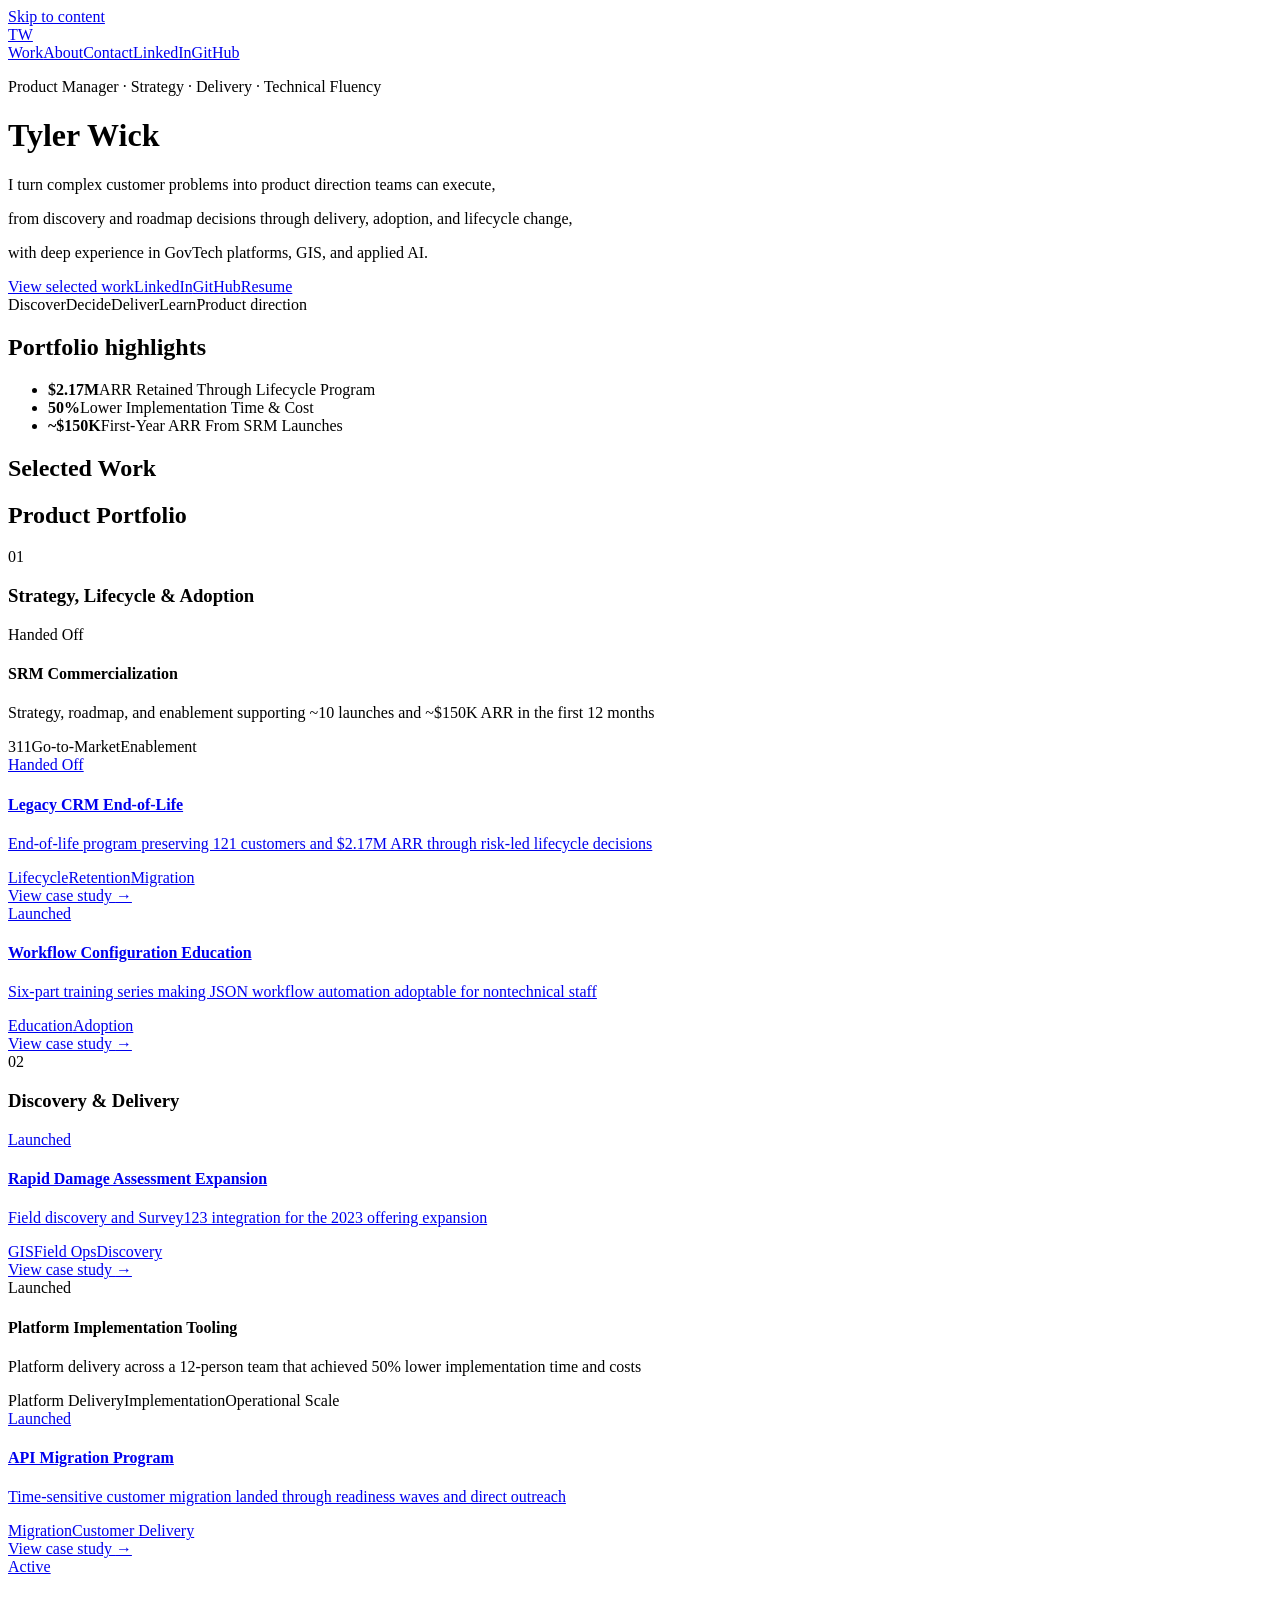
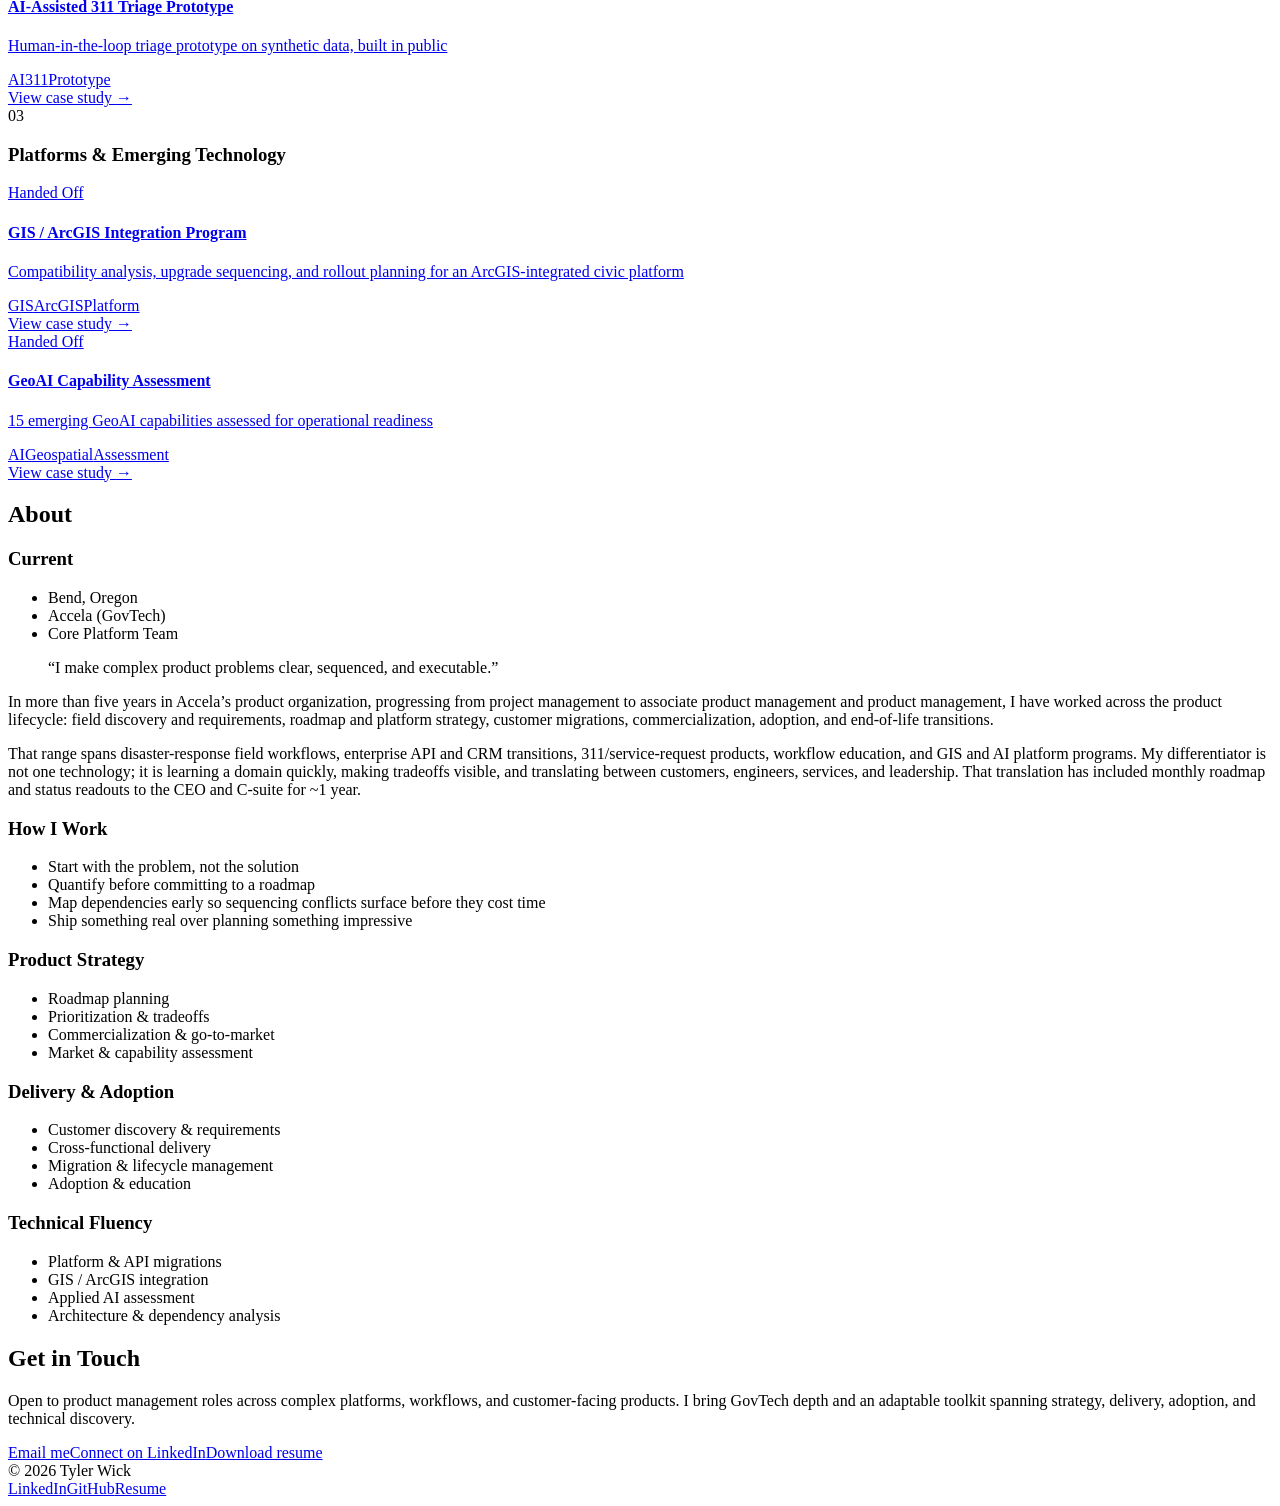
==== commit bcc19485: "feat: publish portfolio visual refresh" ====
--- a/index.html
+++ b/index.html
@@ -1 +1 @@
-<!DOCTYPE html><html lang="en"><head><meta charSet="utf-8"/><meta name="viewport" content="width=device-width, initial-scale=1"/><link rel="stylesheet" href="/tylerwilliamwick/_next/static/chunks/0aq9kx59ep0-c.css" data-precedence="next"/><link rel="preload" as="script" fetchPriority="low" href="/tylerwilliamwick/_next/static/chunks/04d954afkz.es.js"/><script src="/tylerwilliamwick/_next/static/chunks/0pqt~8bl3ukh4.js" async=""></script><script src="/tylerwilliamwick/_next/static/chunks/0a59xkexfu871.js" async=""></script><script src="/tylerwilliamwick/_next/static/chunks/00ilazh50sdzh.js" async=""></script><script src="/tylerwilliamwick/_next/static/chunks/turbopack-0_d.l7~7yms~6.js" async=""></script><script src="/tylerwilliamwick/_next/static/chunks/151oakbew5qe9.js" async=""></script><script src="/tylerwilliamwick/_next/static/chunks/0d3shmwh5_nmn.js" async=""></script><script src="/tylerwilliamwick/_next/static/chunks/046oalzpevoyq.js" async=""></script><title>Tyler Wick | Product Manager | Strategy, Delivery &amp; Platforms</title><meta name="description" content="Product manager with 5+ years in GovTech spanning strategy, discovery, platform delivery, migrations, commercialization, lifecycle management, GIS, and AI."/><link rel="canonical" href="https://tylerwilliamwick.github.io/tylerwilliamwick/"/><meta property="og:title" content="Tyler Wick | Product Manager for Complex Platforms"/><meta property="og:description" content="Product manager across strategy, discovery, delivery, adoption, and lifecycle change, with deep GovTech, GIS, and applied AI experience."/><meta property="og:url" content="https://tylerwilliamwick.github.io/tylerwilliamwick/"/><meta property="og:image" content="https://tylerwilliamwick.github.io/tylerwilliamwick/og-image.png"/><meta property="og:image:width" content="1200"/><meta property="og:image:height" content="630"/><meta property="og:image:alt" content="Tyler Wick - Product Manager"/><meta property="og:type" content="website"/><meta name="twitter:card" content="summary_large_image"/><meta name="twitter:title" content="Tyler Wick | Product Manager for Complex Platforms"/><meta name="twitter:description" content="Product manager across strategy, discovery, delivery, adoption, and lifecycle change, with deep GovTech and technical product experience."/><meta name="twitter:image" content="https://tylerwilliamwick.github.io/tylerwilliamwick/og-image.png"/><link rel="icon" href="/tylerwilliamwick/icon.svg?icon.07~yqx8c39y--.svg" sizes="any" type="image/svg+xml"/><script src="/tylerwilliamwick/_next/static/chunks/03~yq9q893hmn.js" noModule=""></script></head><body><div hidden=""><!--$--><!--/$--></div><a href="#main-content" class="skip-link">Skip to content</a><script type="application/ld+json">{"@context":"https://schema.org","@type":"Person","name":"Tyler Wick","jobTitle":"Product Manager","url":"https://tylerwilliamwick.github.io/tylerwilliamwick/","sameAs":["https://www.linkedin.com/in/tylerwilliamwick/","https://github.com/tylerwilliamwick"]}</script><nav class="portfolio-nav" aria-label="Primary"><div class="portfolio-wrap portfolio-nav-inner"><a class="portfolio-mark" aria-label="Tyler Wick - Home" href="/tylerwilliamwick/">TW</a><div class="portfolio-links"><a href="/tylerwilliamwick/#work">Work</a><a href="/tylerwilliamwick/#about">About</a><a href="/tylerwilliamwick/#contact">Contact</a><a href="https://www.linkedin.com/in/tylerwilliamwick/" target="_blank" rel="noopener noreferrer">LinkedIn</a><a href="https://github.com/tylerwilliamwick" target="_blank" rel="noopener noreferrer">GitHub</a></div></div></nav><main id="main-content"><header class="portfolio-hero"><div class="portfolio-wrap"><p class="portfolio-eyebrow">Product Manager · Strategy · Delivery · Technical Fluency</p><h1>Tyler Wick</h1><div class="portfolio-hero-copy"><p>I turn complex customer problems into product direction teams can execute,</p><p>from discovery and roadmap decisions through delivery, adoption, and lifecycle change,</p><p>with deep experience in GovTech platforms, GIS, and applied AI.</p></div><div class="portfolio-actions"><a class="portfolio-button primary" href="#work">View selected work</a><a class="portfolio-button" href="https://www.linkedin.com/in/tylerwilliamwick/" target="_blank" rel="noopener noreferrer">LinkedIn</a><a class="portfolio-button" href="https://github.com/tylerwilliamwick" target="_blank" rel="noopener noreferrer">GitHub</a><a class="portfolio-button" href="/tylerwilliamwick/resume.pdf" download="">Resume</a></div></div></header><section class="portfolio-section portfolio-band" aria-labelledby="portfolio-highlights"><div class="portfolio-wrap"><h2 id="portfolio-highlights" class="sr-only">Portfolio highlights</h2><ul class="portfolio-metrics"><li class="portfolio-metric"><strong>$2.17M</strong><span>ARR Retained Through Lifecycle Program</span></li><li class="portfolio-metric"><strong>50%</strong><span>Lower Implementation Time &amp; Cost</span></li><li class="portfolio-metric"><strong>~$150K</strong><span>First-Year ARR From SRM Launches</span></li></ul></div></section><!--$!--><template data-dgst="BAILOUT_TO_CLIENT_SIDE_RENDERING"></template><section class="portfolio-section"><div class="portfolio-wrap"><div class="portfolio-section-head"><h2>Selected Work</h2></div><div class="portfolio-grid"><div class="portfolio-card portfolio-case-card animate-pulse"><div class="h-3 bg-bg-alt rounded w-1/3 mb-4"></div><div class="h-5 bg-bg-alt rounded w-2/3 mb-3"></div><div class="h-3 bg-bg-alt rounded w-full mb-2"></div><div class="h-3 bg-bg-alt rounded w-4/5"></div></div><div class="portfolio-card portfolio-case-card animate-pulse"><div class="h-3 bg-bg-alt rounded w-1/3 mb-4"></div><div class="h-5 bg-bg-alt rounded w-2/3 mb-3"></div><div class="h-3 bg-bg-alt rounded w-full mb-2"></div><div class="h-3 bg-bg-alt rounded w-4/5"></div></div><div class="portfolio-card portfolio-case-card animate-pulse"><div class="h-3 bg-bg-alt rounded w-1/3 mb-4"></div><div class="h-5 bg-bg-alt rounded w-2/3 mb-3"></div><div class="h-3 bg-bg-alt rounded w-full mb-2"></div><div class="h-3 bg-bg-alt rounded w-4/5"></div></div><div class="portfolio-card portfolio-case-card animate-pulse"><div class="h-3 bg-bg-alt rounded w-1/3 mb-4"></div><div class="h-5 bg-bg-alt rounded w-2/3 mb-3"></div><div class="h-3 bg-bg-alt rounded w-full mb-2"></div><div class="h-3 bg-bg-alt rounded w-4/5"></div></div><div class="portfolio-card portfolio-case-card animate-pulse"><div class="h-3 bg-bg-alt rounded w-1/3 mb-4"></div><div class="h-5 bg-bg-alt rounded w-2/3 mb-3"></div><div class="h-3 bg-bg-alt rounded w-full mb-2"></div><div class="h-3 bg-bg-alt rounded w-4/5"></div></div><div class="portfolio-card portfolio-case-card animate-pulse"><div class="h-3 bg-bg-alt rounded w-1/3 mb-4"></div><div class="h-5 bg-bg-alt rounded w-2/3 mb-3"></div><div class="h-3 bg-bg-alt rounded w-full mb-2"></div><div class="h-3 bg-bg-alt rounded w-4/5"></div></div></div></div></section><!--/$--><section class="portfolio-section portfolio-band"><div class="portfolio-wrap"><div class="portfolio-section-head"><h2>Product Portfolio</h2></div><div class="portfolio-product-group"><h3>Strategy, Lifecycle &amp; Adoption</h3><div class="portfolio-grid"><div class="portfolio-card portfolio-product-card"><div class="flex items-center gap-2 mb-3"><span class="w-2 h-2 rounded-full bg-text-secondary/40" aria-hidden="true"></span><span class="portfolio-kicker">Handed Off</span></div><h4>SRM Commercialization</h4><p>Strategy, roadmap, and enablement supporting ~10 launches and ~$150K ARR in the first 12 months</p><div class="portfolio-tags"><span class="portfolio-tag">311</span><span class="portfolio-tag">Go-to-Market</span><span class="portfolio-tag">Enablement</span></div></div><a class="portfolio-card portfolio-product-card" href="/tylerwilliamwick/case-studies/publicstuff-lifecycle/"><div class="flex items-center gap-2 mb-3"><span class="w-2 h-2 rounded-full bg-text-secondary/40" aria-hidden="true"></span><span class="portfolio-kicker">Handed Off</span></div><h4>Legacy CRM End-of-Life</h4><p>End-of-life program preserving 121 customers and $2.17M ARR through risk-led lifecycle decisions</p><div class="portfolio-tags"><span class="portfolio-tag">Lifecycle</span><span class="portfolio-tag">Retention</span><span class="portfolio-tag">Migration</span></div><span class="portfolio-card-link">View case study <span aria-hidden="true">→</span></span></a><a class="portfolio-card portfolio-product-card" href="/tylerwilliamwick/case-studies/json-training-series/"><div class="flex items-center gap-2 mb-3"><span class="w-2 h-2 rounded-full bg-accent" aria-hidden="true"></span><span class="portfolio-kicker">Launched</span></div><h4>Workflow Configuration Education</h4><p>Six-part training series making JSON workflow automation adoptable for nontechnical staff</p><div class="portfolio-tags"><span class="portfolio-tag">Education</span><span class="portfolio-tag">Adoption</span></div><span class="portfolio-card-link">View case study <span aria-hidden="true">→</span></span></a></div></div><div class="portfolio-product-group"><h3>Discovery &amp; Delivery</h3><div class="portfolio-grid"><a class="portfolio-card portfolio-product-card" href="/tylerwilliamwick/case-studies/rda-field-discovery/"><div class="flex items-center gap-2 mb-3"><span class="w-2 h-2 rounded-full bg-accent" aria-hidden="true"></span><span class="portfolio-kicker">Launched</span></div><h4>Rapid Damage Assessment Expansion</h4><p>Field discovery and Survey123 integration for the 2023 offering expansion</p><div class="portfolio-tags"><span class="portfolio-tag">GIS</span><span class="portfolio-tag">Field Ops</span><span class="portfolio-tag">Discovery</span></div><span class="portfolio-card-link">View case study <span aria-hidden="true">→</span></span></a><div class="portfolio-card portfolio-product-card"><div class="flex items-center gap-2 mb-3"><span class="w-2 h-2 rounded-full bg-accent" aria-hidden="true"></span><span class="portfolio-kicker">Launched</span></div><h4>Platform Implementation Tooling</h4><p>Platform delivery across a 12-person team that achieved 50% lower implementation time and costs</p><div class="portfolio-tags"><span class="portfolio-tag">Platform Delivery</span><span class="portfolio-tag">Implementation</span><span class="portfolio-tag">Operational Scale</span></div></div><a class="portfolio-card portfolio-product-card" href="/tylerwilliamwick/case-studies/api-migration/"><div class="flex items-center gap-2 mb-3"><span class="w-2 h-2 rounded-full bg-accent" aria-hidden="true"></span><span class="portfolio-kicker">Launched</span></div><h4>API Migration Program</h4><p>Time-sensitive customer migration landed through readiness waves and direct outreach</p><div class="portfolio-tags"><span class="portfolio-tag">Migration</span><span class="portfolio-tag">Customer Delivery</span></div><span class="portfolio-card-link">View case study <span aria-hidden="true">→</span></span></a><a class="portfolio-card portfolio-product-card" href="/tylerwilliamwick/case-studies/311-triage-prototype/"><div class="flex items-center gap-2 mb-3"><span class="w-2 h-2 rounded-full bg-accent/60" aria-hidden="true"></span><span class="portfolio-kicker">Active</span></div><h4>AI-Assisted 311 Triage Prototype</h4><p>Human-in-the-loop triage prototype on synthetic data, built in public</p><div class="portfolio-tags"><span class="portfolio-tag">AI</span><span class="portfolio-tag">311</span><span class="portfolio-tag">Prototype</span></div><span class="portfolio-card-link">View case study <span aria-hidden="true">→</span></span></a></div></div><div class="portfolio-product-group"><h3>Platforms &amp; Emerging Technology</h3><div class="portfolio-grid"><a class="portfolio-card portfolio-product-card" href="/tylerwilliamwick/case-studies/arcgis-upgrade-program/"><div class="flex items-center gap-2 mb-3"><span class="w-2 h-2 rounded-full bg-text-secondary/40" aria-hidden="true"></span><span class="portfolio-kicker">Handed Off</span></div><h4>GIS / ArcGIS Integration Program</h4><p>Compatibility analysis, upgrade sequencing, and rollout planning for an ArcGIS-integrated civic platform</p><div class="portfolio-tags"><span class="portfolio-tag">GIS</span><span class="portfolio-tag">ArcGIS</span><span class="portfolio-tag">Platform</span></div><span class="portfolio-card-link">View case study <span aria-hidden="true">→</span></span></a><a class="portfolio-card portfolio-product-card" href="/tylerwilliamwick/case-studies/geoai-readiness/"><div class="flex items-center gap-2 mb-3"><span class="w-2 h-2 rounded-full bg-text-secondary/40" aria-hidden="true"></span><span class="portfolio-kicker">Handed Off</span></div><h4>GeoAI Capability Assessment</h4><p>15 emerging GeoAI capabilities assessed for operational readiness</p><div class="portfolio-tags"><span class="portfolio-tag">AI</span><span class="portfolio-tag">Geospatial</span><span class="portfolio-tag">Assessment</span></div><span class="portfolio-card-link">View case study <span aria-hidden="true">→</span></span></a></div></div></div></section><section id="about" class="portfolio-section"><div class="portfolio-wrap"><div class="portfolio-section-head"><h2>About</h2></div><div class="portfolio-about-layout"><aside class="portfolio-card portfolio-about-card"><h3>Current</h3><ul class="portfolio-facts"><li>Bend, Oregon</li><li>Accela (GovTech)</li><li>Core Platform Team</li></ul></aside><div class="portfolio-about-copy"><blockquote>“I make complex product problems clear, sequenced, and executable.”</blockquote><p>In more than five years in Accela’s product organization, progressing from project management to associate product management and product management, I have worked across the product lifecycle: field discovery and requirements, roadmap and platform strategy, customer migrations, commercialization, adoption, and end-of-life transitions.</p><p>That range spans disaster-response field workflows, enterprise API and CRM transitions, 311/service-request products, workflow education, and GIS and AI platform programs. My differentiator is not one technology; it is learning a domain quickly, making tradeoffs visible, and translating between customers, engineers, services, and leadership. That translation has included monthly roadmap and status readouts to the CEO and C-suite for ~1 year.</p></div></div><div class="portfolio-grid mt-8"><div class="portfolio-card portfolio-about-card"><h3>How I Work</h3><ul class="portfolio-principles"><li>Start with the problem, not the solution</li><li>Quantify before committing to a roadmap</li><li>Map dependencies early so sequencing conflicts surface before they cost time</li><li>Ship something real over planning something impressive</li></ul></div><div class="portfolio-card portfolio-about-card"><h3>Product Strategy</h3><ul class="portfolio-skill-list"><li>Roadmap planning</li><li>Prioritization &amp; tradeoffs</li><li>Commercialization &amp; go-to-market</li><li>Market &amp; capability assessment</li></ul></div><div class="portfolio-card portfolio-about-card"><h3>Delivery &amp; Adoption</h3><ul class="portfolio-skill-list"><li>Customer discovery &amp; requirements</li><li>Cross-functional delivery</li><li>Migration &amp; lifecycle management</li><li>Adoption &amp; education</li></ul></div><div class="portfolio-card portfolio-about-card"><h3>Technical Fluency</h3><ul class="portfolio-skill-list"><li>Platform &amp; API migrations</li><li>GIS / ArcGIS integration</li><li>Applied AI assessment</li><li>Architecture &amp; dependency analysis</li></ul></div></div></div></section><section id="contact" class="portfolio-section portfolio-band"><div class="portfolio-wrap portfolio-contact"><div><h2>Get in Touch</h2><p class="portfolio-lead">Open to product management roles across complex platforms, workflows, and customer-facing products. I bring GovTech depth and an adaptable toolkit spanning strategy, delivery, adoption, and technical discovery.</p></div><div class="portfolio-actions"><a href="mailto:tylerwilliamwick@gmail.com" class="portfolio-button primary">Email me</a><a href="https://www.linkedin.com/in/tylerwilliamwick/" target="_blank" rel="noopener noreferrer" class="portfolio-button">Connect on LinkedIn</a><a href="/tylerwilliamwick/resume.pdf" download="" class="portfolio-button">Download resume</a></div></div></section><footer class="portfolio-footer"><div class="portfolio-wrap portfolio-footer-inner"><span>© <!-- -->2026<!-- --> Tyler Wick</span><div class="portfolio-footer-links"><a href="https://www.linkedin.com/in/tylerwilliamwick/" target="_blank" rel="noopener noreferrer">LinkedIn</a><a href="https://github.com/tylerwilliamwick" target="_blank" rel="noopener noreferrer">GitHub</a><a href="/tylerwilliamwick/resume.pdf" download="">Resume</a></div></div></footer></main><!--$--><!--/$--><!--$!--><template data-dgst="BAILOUT_TO_CLIENT_SIDE_RENDERING"></template><!--/$--><script src="/tylerwilliamwick/_next/static/chunks/04d954afkz.es.js" id="_R_" async=""></script><script>(self.__next_f=self.__next_f||[]).push([0])</script><script>self.__next_f.push([1,"1:\"$Sreact.fragment\"\n2:I[39756,[\"/tylerwilliamwick/_next/static/chunks/151oakbew5qe9.js\",\"/tylerwilliamwick/_next/static/chunks/0d3shmwh5_nmn.js\"],\"default\"]\n3:I[37457,[\"/tylerwilliamwick/_next/static/chunks/151oakbew5qe9.js\",\"/tylerwilliamwick/_next/static/chunks/0d3shmwh5_nmn.js\"],\"default\"]\n4:I[22016,[\"/tylerwilliamwick/_next/static/chunks/151oakbew5qe9.js\",\"/tylerwilliamwick/_next/static/chunks/0d3shmwh5_nmn.js\",\"/tylerwilliamwick/_next/static/chunks/046oalzpevoyq.js\"],\"\"]\n5:I[2355,[\"/tylerwilliamwick/_next/static/chunks/151oakbew5qe9.js\",\"/tylerwilliamwick/_next/static/chunks/0d3shmwh5_nmn.js\"],\"Analytics\"]\ne:I[68027,[\"/tylerwilliamwick/_next/static/chunks/151oakbew5qe9.js\",\"/tylerwilliamwick/_next/static/chunks/0d3shmwh5_nmn.js\"],\"default\",1]\n:HL[\"/tylerwilliamwick/_next/static/chunks/0aq9kx59ep0-c.css\",\"style\"]\n"])</script><script>self.__next_f.push([1,"0:{\"P\":null,\"c\":[\"\",\"\"],\"q\":\"\",\"i\":false,\"f\":[[[\"\",{\"children\":[\"__PAGE__\",{}]},\"$undefined\",\"$undefined\",16],[[\"$\",\"$1\",\"c\",{\"children\":[[[\"$\",\"link\",\"0\",{\"rel\":\"stylesheet\",\"href\":\"/tylerwilliamwick/_next/static/chunks/0aq9kx59ep0-c.css\",\"precedence\":\"next\",\"crossOrigin\":\"$undefined\",\"nonce\":\"$undefined\"}],[\"$\",\"script\",\"script-0\",{\"src\":\"/tylerwilliamwick/_next/static/chunks/151oakbew5qe9.js\",\"async\":true,\"nonce\":\"$undefined\"}],[\"$\",\"script\",\"script-1\",{\"src\":\"/tylerwilliamwick/_next/static/chunks/0d3shmwh5_nmn.js\",\"async\":true,\"nonce\":\"$undefined\"}]],[\"$\",\"html\",null,{\"lang\":\"en\",\"children\":[\"$\",\"body\",null,{\"children\":[[\"$\",\"a\",null,{\"href\":\"#main-content\",\"className\":\"skip-link\",\"children\":\"Skip to content\"}],[\"$\",\"script\",null,{\"type\":\"application/ld+json\",\"dangerouslySetInnerHTML\":{\"__html\":\"{\\\"@context\\\":\\\"https://schema.org\\\",\\\"@type\\\":\\\"Person\\\",\\\"name\\\":\\\"Tyler Wick\\\",\\\"jobTitle\\\":\\\"Product Manager\\\",\\\"url\\\":\\\"https://tylerwilliamwick.github.io/tylerwilliamwick/\\\",\\\"sameAs\\\":[\\\"https://www.linkedin.com/in/tylerwilliamwick/\\\",\\\"https://github.com/tylerwilliamwick\\\"]}\"}}],[\"$\",\"$L2\",null,{\"parallelRouterKey\":\"children\",\"error\":\"$undefined\",\"errorStyles\":\"$undefined\",\"errorScripts\":\"$undefined\",\"template\":[\"$\",\"$L3\",null,{}],\"templateStyles\":\"$undefined\",\"templateScripts\":\"$undefined\",\"notFound\":[[\"$\",\"main\",null,{\"id\":\"main-content\",\"className\":\"portfolio-not-found\",\"children\":[\"$\",\"div\",null,{\"className\":\"portfolio-card\",\"children\":[[\"$\",\"p\",null,{\"className\":\"portfolio-kicker\",\"children\":\"404\"}],[\"$\",\"h1\",null,{\"children\":\"Page not found\"}],[\"$\",\"p\",null,{\"className\":\"portfolio-lead\",\"children\":\"The page you’re looking for doesn’t exist or has been moved.\"}],[\"$\",\"div\",null,{\"className\":\"portfolio-actions\",\"children\":[\"$\",\"$L4\",null,{\"href\":\"/\",\"className\":\"portfolio-button primary\",\"children\":\"Back to homepage\"}]}]]}]}],[]],\"forbidden\":\"$undefined\",\"unauthorized\":\"$undefined\"}],[\"$\",\"$L5\",null,{}]]}]}]]}],{\"children\":[[\"$\",\"$1\",\"c\",{\"children\":[[[\"$\",\"nav\",null,{\"className\":\"portfolio-nav\",\"aria-label\":\"Primary\",\"children\":[\"$\",\"div\",null,{\"className\":\"portfolio-wrap portfolio-nav-inner\",\"children\":[[\"$\",\"$L4\",null,{\"href\":\"/\",\"className\":\"portfolio-mark\",\"aria-label\":\"Tyler Wick - Home\",\"children\":\"TW\"}],[\"$\",\"div\",null,{\"className\":\"portfolio-links\",\"children\":[[\"$\",\"$L4\",null,{\"href\":\"/#work\",\"children\":\"Work\"}],[\"$\",\"$L4\",null,{\"href\":\"/#about\",\"children\":\"About\"}],[\"$\",\"$L4\",null,{\"href\":\"/#contact\",\"children\":\"Contact\"}],[\"$\",\"a\",null,{\"href\":\"https://www.linkedin.com/in/tylerwilliamwick/\",\"target\":\"_blank\",\"rel\":\"noopener noreferrer\",\"children\":\"LinkedIn\"}],[\"$\",\"a\",null,{\"href\":\"https://github.com/tylerwilliamwick\",\"target\":\"_blank\",\"rel\":\"noopener noreferrer\",\"children\":\"GitHub\"}]]}]]}]}],[\"$\",\"main\",null,{\"id\":\"main-content\",\"children\":[[[\"$\",\"header\",null,{\"className\":\"portfolio-hero\",\"children\":[\"$\",\"div\",null,{\"className\":\"portfolio-wrap\",\"children\":[[\"$\",\"p\",null,{\"className\":\"portfolio-eyebrow\",\"children\":\"Product Manager · Strategy · Delivery · Technical Fluency\"}],[\"$\",\"h1\",null,{\"children\":\"Tyler Wick\"}],[\"$\",\"div\",null,{\"className\":\"portfolio-hero-copy\",\"children\":[[\"$\",\"p\",\"I turn complex customer problems into product direction teams can execute,\",{\"children\":\"I turn complex customer problems into product direction teams can execute,\"}],[\"$\",\"p\",\"from discovery and roadmap decisions through delivery, adoption, and lifecycle change,\",{\"children\":\"from discovery and roadmap decisions through delivery, adoption, and lifecycle change,\"}],[\"$\",\"p\",\"with deep experience in GovTech platforms, GIS, and applied AI.\",{\"children\":\"with deep experience in GovTech platforms, GIS, and applied AI.\"}]]}],[\"$\",\"div\",null,{\"className\":\"portfolio-actions\",\"children\":[[\"$\",\"a\",null,{\"className\":\"portfolio-button primary\",\"href\":\"#work\",\"children\":\"View selected work\"}],[\"$\",\"a\",null,{\"className\":\"portfolio-button\",\"href\":\"https://www.linkedin.com/in/tylerwilliamwick/\",\"target\":\"_blank\",\"rel\":\"noopener noreferrer\",\"children\":\"LinkedIn\"}],[\"$\",\"a\",null,{\"className\":\"portfolio-button\",\"href\":\"https://github.com/tylerwilliamwick\",\"target\":\"_blank\",\"rel\":\"noopener noreferrer\",\"children\":\"GitHub\"}],[\"$\",\"a\",null,{\"className\":\"portfolio-button\",\"href\":\"/tylerwilliamwick/resume.pdf\",\"download\":true,\"children\":\"Resume\"}]]}]]}]}],[\"$\",\"section\",null,{\"className\":\"portfolio-section portfolio-band\",\"aria-labelledby\":\"portfolio-highlights\",\"children\":[\"$\",\"div\",null,{\"className\":\"portfolio-wrap\",\"children\":[[\"$\",\"h2\",null,{\"id\":\"portfolio-highlights\",\"className\":\"sr-only\",\"children\":\"Portfolio highlights\"}],\"$L6\"]}]}]],\"$L7\",\"$L8\",\"$L9\",\"$La\"]}]],[\"$Lb\"],\"$Lc\"]}],{},null,false,null]},null,false,null],\"$Ld\",false]],\"m\":\"$undefined\",\"G\":[\"$e\",[\"$Lf\"]],\"S\":true,\"h\":null,\"s\":\"$undefined\",\"l\":\"$undefined\",\"p\":\"$undefined\",\"d\":\"$undefined\",\"b\":\"rfzeiveDlF8RfSTmASVMZ\"}\n"])</script><script>self.__next_f.push([1,"10:\"$Sreact.suspense\"\n11:I[68373,[\"/tylerwilliamwick/_next/static/chunks/151oakbew5qe9.js\",\"/tylerwilliamwick/_next/static/chunks/0d3shmwh5_nmn.js\",\"/tylerwilliamwick/_next/static/chunks/046oalzpevoyq.js\"],\"default\"]\n17:I[97367,[\"/tylerwilliamwick/_next/static/chunks/151oakbew5qe9.js\",\"/tylerwilliamwick/_next/static/chunks/0d3shmwh5_nmn.js\"],\"OutletBoundary\"]\n19:I[97367,[\"/tylerwilliamwick/_next/static/chunks/151oakbew5qe9.js\",\"/tylerwilliamwick/_next/static/chunks/0d3shmwh5_nmn.js\"],\"ViewportBoundary\"]\n1b:I[97367,[\"/tylerwilliamwick/_next/static/chunks/151oakbew5qe9.js\",\"/tylerwilliamwick/_next/static/chunks/0d3shmwh5_nmn.js\"],\"MetadataBoundary\"]\n6:[\"$\",\"ul\",null,{\"className\":\"portfolio-metrics\",\"children\":[[\"$\",\"li\",\"ARR Retained Through Lifecycle Program\",{\"className\":\"portfolio-metric\",\"children\":[[\"$\",\"strong\",null,{\"children\":\"$$2.17M\"}],[\"$\",\"span\",null,{\"children\":\"ARR Retained Through Lifecycle Program\"}]]}],[\"$\",\"li\",\"Lower Implementation Time \u0026 Cost\",{\"className\":\"portfolio-metric\",\"children\":[[\"$\",\"strong\",null,{\"children\":\"50%\"}],[\"$\",\"span\",null,{\"children\":\"Lower Implementation Time \u0026 Cost\"}]]}],[\"$\",\"li\",\"First-Year ARR From SRM Launches\",{\"className\":\"portfolio-metric\",\"children\":[[\"$\",\"strong\",null,{\"children\":\"~$150K\"}],[\"$\",\"span\",null,{\"children\":\"First-Year ARR From SRM Launches\"}]]}]]}]\n"])</script><script>self.__next_f.push([1,"7:[\"$\",\"$10\",null,{\"fallback\":[\"$\",\"section\",null,{\"className\":\"portfolio-section\",\"children\":[\"$\",\"div\",null,{\"className\":\"portfolio-wrap\",\"children\":[[\"$\",\"div\",null,{\"className\":\"portfolio-section-head\",\"children\":[\"$\",\"h2\",null,{\"children\":\"Selected Work\"}]}],[\"$\",\"div\",null,{\"className\":\"portfolio-grid\",\"children\":[[\"$\",\"div\",\"0\",{\"className\":\"portfolio-card portfolio-case-card animate-pulse\",\"children\":[[\"$\",\"div\",null,{\"className\":\"h-3 bg-bg-alt rounded w-1/3 mb-4\"}],[\"$\",\"div\",null,{\"className\":\"h-5 bg-bg-alt rounded w-2/3 mb-3\"}],[\"$\",\"div\",null,{\"className\":\"h-3 bg-bg-alt rounded w-full mb-2\"}],[\"$\",\"div\",null,{\"className\":\"h-3 bg-bg-alt rounded w-4/5\"}]]}],[\"$\",\"div\",\"1\",{\"className\":\"portfolio-card portfolio-case-card animate-pulse\",\"children\":[[\"$\",\"div\",null,{\"className\":\"h-3 bg-bg-alt rounded w-1/3 mb-4\"}],[\"$\",\"div\",null,{\"className\":\"h-5 bg-bg-alt rounded w-2/3 mb-3\"}],[\"$\",\"div\",null,{\"className\":\"h-3 bg-bg-alt rounded w-full mb-2\"}],[\"$\",\"div\",null,{\"className\":\"h-3 bg-bg-alt rounded w-4/5\"}]]}],[\"$\",\"div\",\"2\",{\"className\":\"portfolio-card portfolio-case-card animate-pulse\",\"children\":[[\"$\",\"div\",null,{\"className\":\"h-3 bg-bg-alt rounded w-1/3 mb-4\"}],[\"$\",\"div\",null,{\"className\":\"h-5 bg-bg-alt rounded w-2/3 mb-3\"}],[\"$\",\"div\",null,{\"className\":\"h-3 bg-bg-alt rounded w-full mb-2\"}],[\"$\",\"div\",null,{\"className\":\"h-3 bg-bg-alt rounded w-4/5\"}]]}],[\"$\",\"div\",\"3\",{\"className\":\"portfolio-card portfolio-case-card animate-pulse\",\"children\":[[\"$\",\"div\",null,{\"className\":\"h-3 bg-bg-alt rounded w-1/3 mb-4\"}],[\"$\",\"div\",null,{\"className\":\"h-5 bg-bg-alt rounded w-2/3 mb-3\"}],[\"$\",\"div\",null,{\"className\":\"h-3 bg-bg-alt rounded w-full mb-2\"}],[\"$\",\"div\",null,{\"className\":\"h-3 bg-bg-alt rounded w-4/5\"}]]}],[\"$\",\"div\",\"4\",{\"className\":\"portfolio-card portfolio-case-card animate-pulse\",\"children\":[[\"$\",\"div\",null,{\"className\":\"h-3 bg-bg-alt rounded w-1/3 mb-4\"}],[\"$\",\"div\",null,{\"className\":\"h-5 bg-bg-alt rounded w-2/3 mb-3\"}],[\"$\",\"div\",null,{\"className\":\"h-3 bg-bg-alt rounded w-full mb-2\"}],[\"$\",\"div\",null,{\"className\":\"h-3 bg-bg-alt rounded w-4/5\"}]]}],[\"$\",\"div\",\"5\",{\"className\":\"portfolio-card portfolio-case-card animate-pulse\",\"children\":[[\"$\",\"div\",null,{\"className\":\"h-3 bg-bg-alt rounded w-1/3 mb-4\"}],[\"$\",\"div\",null,{\"className\":\"h-5 bg-bg-alt rounded w-2/3 mb-3\"}],[\"$\",\"div\",null,{\"className\":\"h-3 bg-bg-alt rounded w-full mb-2\"}],[\"$\",\"div\",null,{\"className\":\"h-3 bg-bg-alt rounded w-4/5\"}]]}]]}]]}]}],\"children\":[\"$\",\"$L11\",null,{}]}]\n"])</script><script>self.__next_f.push([1,"8:[\"$\",\"section\",null,{\"className\":\"portfolio-section portfolio-band\",\"children\":[\"$\",\"div\",null,{\"className\":\"portfolio-wrap\",\"children\":[[\"$\",\"div\",null,{\"className\":\"portfolio-section-head\",\"children\":[\"$\",\"h2\",null,{\"children\":\"Product Portfolio\"}]}],[[\"$\",\"div\",\"market-strategy\",{\"className\":\"portfolio-product-group\",\"children\":[[\"$\",\"h3\",null,{\"children\":\"Strategy, Lifecycle \u0026 Adoption\"}],[\"$\",\"div\",null,{\"className\":\"portfolio-grid\",\"children\":[[\"$\",\"div\",\"SRM Commercialization\",{\"className\":\"portfolio-card portfolio-product-card\",\"children\":[[\"$\",\"div\",null,{\"className\":\"flex items-center gap-2 mb-3\",\"children\":[[\"$\",\"span\",null,{\"className\":\"w-2 h-2 rounded-full bg-text-secondary/40\",\"aria-hidden\":\"true\"}],[\"$\",\"span\",null,{\"className\":\"portfolio-kicker\",\"children\":\"Handed Off\"}]]}],[\"$\",\"h4\",null,{\"children\":\"SRM Commercialization\"}],[\"$\",\"p\",null,{\"children\":\"Strategy, roadmap, and enablement supporting ~10 launches and ~$150K ARR in the first 12 months\"}],[\"$\",\"div\",null,{\"className\":\"portfolio-tags\",\"children\":[[\"$\",\"span\",\"311\",{\"className\":\"portfolio-tag\",\"children\":\"311\"}],[\"$\",\"span\",\"Go-to-Market\",{\"className\":\"portfolio-tag\",\"children\":\"Go-to-Market\"}],[\"$\",\"span\",\"Enablement\",{\"className\":\"portfolio-tag\",\"children\":\"Enablement\"}]]}]]}],[\"$\",\"$L4\",\"Legacy CRM End-of-Life\",{\"href\":\"/case-studies/publicstuff-lifecycle\",\"className\":\"portfolio-card portfolio-product-card\",\"children\":[[[\"$\",\"div\",null,{\"className\":\"flex items-center gap-2 mb-3\",\"children\":[[\"$\",\"span\",null,{\"className\":\"w-2 h-2 rounded-full bg-text-secondary/40\",\"aria-hidden\":\"true\"}],[\"$\",\"span\",null,{\"className\":\"portfolio-kicker\",\"children\":\"Handed Off\"}]]}],[\"$\",\"h4\",null,{\"children\":\"Legacy CRM End-of-Life\"}],[\"$\",\"p\",null,{\"children\":\"End-of-life program preserving 121 customers and $2.17M ARR through risk-led lifecycle decisions\"}],[\"$\",\"div\",null,{\"className\":\"portfolio-tags\",\"children\":[[\"$\",\"span\",\"Lifecycle\",{\"className\":\"portfolio-tag\",\"children\":\"Lifecycle\"}],[\"$\",\"span\",\"Retention\",{\"className\":\"portfolio-tag\",\"children\":\"Retention\"}],[\"$\",\"span\",\"Migration\",{\"className\":\"portfolio-tag\",\"children\":\"Migration\"}]]}]],[\"$\",\"span\",null,{\"className\":\"portfolio-card-link\",\"children\":[\"View case study \",[\"$\",\"span\",null,{\"aria-hidden\":\"true\",\"children\":\"→\"}]]}]]}],[\"$\",\"$L4\",\"Workflow Configuration Education\",{\"href\":\"/case-studies/json-training-series\",\"className\":\"portfolio-card portfolio-product-card\",\"children\":[[[\"$\",\"div\",null,{\"className\":\"flex items-center gap-2 mb-3\",\"children\":[[\"$\",\"span\",null,{\"className\":\"w-2 h-2 rounded-full bg-accent\",\"aria-hidden\":\"true\"}],[\"$\",\"span\",null,{\"className\":\"portfolio-kicker\",\"children\":\"Launched\"}]]}],[\"$\",\"h4\",null,{\"children\":\"Workflow Configuration Education\"}],[\"$\",\"p\",null,{\"children\":\"Six-part training series making JSON workflow automation adoptable for nontechnical staff\"}],[\"$\",\"div\",null,{\"className\":\"portfolio-tags\",\"children\":[[\"$\",\"span\",\"Education\",{\"className\":\"portfolio-tag\",\"children\":\"Education\"}],[\"$\",\"span\",\"Adoption\",{\"className\":\"portfolio-tag\",\"children\":\"Adoption\"}]]}]],[\"$\",\"span\",null,{\"className\":\"portfolio-card-link\",\"children\":[\"View case study \",[\"$\",\"span\",null,{\"aria-hidden\":\"true\",\"children\":\"→\"}]]}]]}]]}]]}],[\"$\",\"div\",\"field-mobile\",{\"className\":\"portfolio-product-group\",\"children\":[[\"$\",\"h3\",null,{\"children\":\"Discovery \u0026 Delivery\"}],[\"$\",\"div\",null,{\"className\":\"portfolio-grid\",\"children\":[[\"$\",\"$L4\",\"Rapid Damage Assessment Expansion\",{\"href\":\"/case-studies/rda-field-discovery\",\"className\":\"portfolio-card portfolio-product-card\",\"children\":[[[\"$\",\"div\",null,{\"className\":\"flex items-center gap-2 mb-3\",\"children\":[[\"$\",\"span\",null,{\"className\":\"w-2 h-2 rounded-full bg-accent\",\"aria-hidden\":\"true\"}],[\"$\",\"span\",null,{\"className\":\"portfolio-kicker\",\"children\":\"Launched\"}]]}],[\"$\",\"h4\",null,{\"children\":\"Rapid Damage Assessment Expansion\"}],[\"$\",\"p\",null,{\"children\":\"Field discovery and Survey123 integration for the 2023 offering expansion\"}],[\"$\",\"div\",null,{\"className\":\"portfolio-tags\",\"children\":[[\"$\",\"span\",\"GIS\",{\"className\":\"portfolio-tag\",\"children\":\"GIS\"}],[\"$\",\"span\",\"Field Ops\",{\"className\":\"portfolio-tag\",\"children\":\"Field Ops\"}],[\"$\",\"span\",\"Discovery\",{\"className\":\"portfolio-tag\",\"children\":\"Discovery\"}]]}]],[\"$\",\"span\",null,{\"className\":\"portfolio-card-link\",\"children\":[\"View case study \",\"$L12\"]}]]}],\"$L13\",\"$L14\",\"$L15\"]}]]}],\"$L16\"]]}]}]\n"])</script><script>self.__next_f.push([1,"9:[\"$\",\"section\",null,{\"id\":\"about\",\"className\":\"portfolio-section\",\"children\":[\"$\",\"div\",null,{\"className\":\"portfolio-wrap\",\"children\":[[\"$\",\"div\",null,{\"className\":\"portfolio-section-head\",\"children\":[\"$\",\"h2\",null,{\"children\":\"About\"}]}],[\"$\",\"div\",null,{\"className\":\"portfolio-about-layout\",\"children\":[[\"$\",\"aside\",null,{\"className\":\"portfolio-card portfolio-about-card\",\"children\":[[\"$\",\"h3\",null,{\"children\":\"Current\"}],[\"$\",\"ul\",null,{\"className\":\"portfolio-facts\",\"children\":[[\"$\",\"li\",null,{\"children\":\"Bend, Oregon\"}],[\"$\",\"li\",null,{\"children\":\"Accela (GovTech)\"}],[\"$\",\"li\",null,{\"children\":\"Core Platform Team\"}]]}]]}],[\"$\",\"div\",null,{\"className\":\"portfolio-about-copy\",\"children\":[[\"$\",\"blockquote\",null,{\"children\":\"“I make complex product problems clear, sequenced, and executable.”\"}],[\"$\",\"p\",null,{\"children\":\"In more than five years in Accela’s product organization, progressing from project management to associate product management and product management, I have worked across the product lifecycle: field discovery and requirements, roadmap and platform strategy, customer migrations, commercialization, adoption, and end-of-life transitions.\"}],[\"$\",\"p\",null,{\"children\":\"That range spans disaster-response field workflows, enterprise API and CRM transitions, 311/service-request products, workflow education, and GIS and AI platform programs. My differentiator is not one technology; it is learning a domain quickly, making tradeoffs visible, and translating between customers, engineers, services, and leadership. That translation has included monthly roadmap and status readouts to the CEO and C-suite for ~1 year.\"}]]}]]}],[\"$\",\"div\",null,{\"className\":\"portfolio-grid mt-8\",\"children\":[[\"$\",\"div\",null,{\"className\":\"portfolio-card portfolio-about-card\",\"children\":[[\"$\",\"h3\",null,{\"children\":\"How I Work\"}],[\"$\",\"ul\",null,{\"className\":\"portfolio-principles\",\"children\":[[\"$\",\"li\",null,{\"children\":\"Start with the problem, not the solution\"}],[\"$\",\"li\",null,{\"children\":\"Quantify before committing to a roadmap\"}],[\"$\",\"li\",null,{\"children\":\"Map dependencies early so sequencing conflicts surface before they cost time\"}],[\"$\",\"li\",null,{\"children\":\"Ship something real over planning something impressive\"}]]}]]}],[[\"$\",\"div\",\"Product Strategy\",{\"className\":\"portfolio-card portfolio-about-card\",\"children\":[[\"$\",\"h3\",null,{\"children\":\"Product Strategy\"}],[\"$\",\"ul\",null,{\"className\":\"portfolio-skill-list\",\"children\":[[\"$\",\"li\",\"Roadmap planning\",{\"children\":\"Roadmap planning\"}],[\"$\",\"li\",\"Prioritization \u0026 tradeoffs\",{\"children\":\"Prioritization \u0026 tradeoffs\"}],[\"$\",\"li\",\"Commercialization \u0026 go-to-market\",{\"children\":\"Commercialization \u0026 go-to-market\"}],[\"$\",\"li\",\"Market \u0026 capability assessment\",{\"children\":\"Market \u0026 capability assessment\"}]]}]]}],[\"$\",\"div\",\"Delivery \u0026 Adoption\",{\"className\":\"portfolio-card portfolio-about-card\",\"children\":[[\"$\",\"h3\",null,{\"children\":\"Delivery \u0026 Adoption\"}],[\"$\",\"ul\",null,{\"className\":\"portfolio-skill-list\",\"children\":[[\"$\",\"li\",\"Customer discovery \u0026 requirements\",{\"children\":\"Customer discovery \u0026 requirements\"}],[\"$\",\"li\",\"Cross-functional delivery\",{\"children\":\"Cross-functional delivery\"}],[\"$\",\"li\",\"Migration \u0026 lifecycle management\",{\"children\":\"Migration \u0026 lifecycle management\"}],[\"$\",\"li\",\"Adoption \u0026 education\",{\"children\":\"Adoption \u0026 education\"}]]}]]}],[\"$\",\"div\",\"Technical Fluency\",{\"className\":\"portfolio-card portfolio-about-card\",\"children\":[[\"$\",\"h3\",null,{\"children\":\"Technical Fluency\"}],[\"$\",\"ul\",null,{\"className\":\"portfolio-skill-list\",\"children\":[[\"$\",\"li\",\"Platform \u0026 API migrations\",{\"children\":\"Platform \u0026 API migrations\"}],[\"$\",\"li\",\"GIS / ArcGIS integration\",{\"children\":\"GIS / ArcGIS integration\"}],[\"$\",\"li\",\"Applied AI assessment\",{\"children\":\"Applied AI assessment\"}],[\"$\",\"li\",\"Architecture \u0026 dependency analysis\",{\"children\":\"Architecture \u0026 dependency analysis\"}]]}]]}]]]}]]}]}]\n"])</script><script>self.__next_f.push([1,"a:[[\"$\",\"section\",null,{\"id\":\"contact\",\"className\":\"portfolio-section portfolio-band\",\"children\":[\"$\",\"div\",null,{\"className\":\"portfolio-wrap portfolio-contact\",\"children\":[[\"$\",\"div\",null,{\"children\":[[\"$\",\"h2\",null,{\"children\":\"Get in Touch\"}],[\"$\",\"p\",null,{\"className\":\"portfolio-lead\",\"children\":\"Open to product management roles across complex platforms, workflows, and customer-facing products. I bring GovTech depth and an adaptable toolkit spanning strategy, delivery, adoption, and technical discovery.\"}]]}],[\"$\",\"div\",null,{\"className\":\"portfolio-actions\",\"children\":[[\"$\",\"a\",null,{\"href\":\"mailto:tylerwilliamwick@gmail.com\",\"className\":\"portfolio-button primary\",\"children\":\"Email me\"}],[\"$\",\"a\",null,{\"href\":\"https://www.linkedin.com/in/tylerwilliamwick/\",\"target\":\"_blank\",\"rel\":\"noopener noreferrer\",\"className\":\"portfolio-button\",\"children\":\"Connect on LinkedIn\"}],[\"$\",\"a\",null,{\"href\":\"/tylerwilliamwick/resume.pdf\",\"download\":true,\"className\":\"portfolio-button\",\"children\":\"Download resume\"}]]}]]}]}],[\"$\",\"footer\",null,{\"className\":\"portfolio-footer\",\"children\":[\"$\",\"div\",null,{\"className\":\"portfolio-wrap portfolio-footer-inner\",\"children\":[[\"$\",\"span\",null,{\"children\":[\"© \",2026,\" Tyler Wick\"]}],[\"$\",\"div\",null,{\"className\":\"portfolio-footer-links\",\"children\":[[\"$\",\"a\",null,{\"href\":\"https://www.linkedin.com/in/tylerwilliamwick/\",\"target\":\"_blank\",\"rel\":\"noopener noreferrer\",\"children\":\"LinkedIn\"}],[\"$\",\"a\",null,{\"href\":\"https://github.com/tylerwilliamwick\",\"target\":\"_blank\",\"rel\":\"noopener noreferrer\",\"children\":\"GitHub\"}],[\"$\",\"a\",null,{\"href\":\"/tylerwilliamwick/resume.pdf\",\"download\":true,\"children\":\"Resume\"}]]}]]}]}]]\n"])</script><script>self.__next_f.push([1,"b:[\"$\",\"script\",\"script-0\",{\"src\":\"/tylerwilliamwick/_next/static/chunks/046oalzpevoyq.js\",\"async\":true,\"nonce\":\"$undefined\"}]\nc:[\"$\",\"$L17\",null,{\"children\":[\"$\",\"$10\",null,{\"name\":\"Next.MetadataOutlet\",\"children\":\"$@18\"}]}]\nd:[\"$\",\"$1\",\"h\",{\"children\":[null,[\"$\",\"$L19\",null,{\"children\":\"$L1a\"}],[\"$\",\"div\",null,{\"hidden\":true,\"children\":[\"$\",\"$L1b\",null,{\"children\":[\"$\",\"$10\",null,{\"name\":\"Next.Metadata\",\"children\":\"$L1c\"}]}]}],null]}]\nf:[\"$\",\"link\",\"0\",{\"rel\":\"stylesheet\",\"href\":\"/tylerwilliamwick/_next/static/chunks/0aq9kx59ep0-c.css\",\"precedence\":\"next\",\"crossOrigin\":\"$undefined\",\"nonce\":\"$undefined\"}]\n"])</script><script>self.__next_f.push([1,"12:[\"$\",\"span\",null,{\"aria-hidden\":\"true\",\"children\":\"→\"}]\n13:[\"$\",\"div\",\"Platform Implementation Tooling\",{\"className\":\"portfolio-card portfolio-product-card\",\"children\":[[\"$\",\"div\",null,{\"className\":\"flex items-center gap-2 mb-3\",\"children\":[[\"$\",\"span\",null,{\"className\":\"w-2 h-2 rounded-full bg-accent\",\"aria-hidden\":\"true\"}],[\"$\",\"span\",null,{\"className\":\"portfolio-kicker\",\"children\":\"Launched\"}]]}],[\"$\",\"h4\",null,{\"children\":\"Platform Implementation Tooling\"}],[\"$\",\"p\",null,{\"children\":\"Platform delivery across a 12-person team that achieved 50% lower implementation time and costs\"}],[\"$\",\"div\",null,{\"className\":\"portfolio-tags\",\"children\":[[\"$\",\"span\",\"Platform Delivery\",{\"className\":\"portfolio-tag\",\"children\":\"Platform Delivery\"}],[\"$\",\"span\",\"Implementation\",{\"className\":\"portfolio-tag\",\"children\":\"Implementation\"}],[\"$\",\"span\",\"Operational Scale\",{\"className\":\"portfolio-tag\",\"children\":\"Operational Scale\"}]]}]]}]\n14:[\"$\",\"$L4\",\"API Migration Program\",{\"href\":\"/case-studies/api-migration\",\"className\":\"portfolio-card portfolio-product-card\",\"children\":[[[\"$\",\"div\",null,{\"className\":\"flex items-center gap-2 mb-3\",\"children\":[[\"$\",\"span\",null,{\"className\":\"w-2 h-2 rounded-full bg-accent\",\"aria-hidden\":\"true\"}],[\"$\",\"span\",null,{\"className\":\"portfolio-kicker\",\"children\":\"Launched\"}]]}],[\"$\",\"h4\",null,{\"children\":\"API Migration Program\"}],[\"$\",\"p\",null,{\"children\":\"Time-sensitive customer migration landed through readiness waves and direct outreach\"}],[\"$\",\"div\",null,{\"className\":\"portfolio-tags\",\"children\":[[\"$\",\"span\",\"Migration\",{\"className\":\"portfolio-tag\",\"children\":\"Migration\"}],[\"$\",\"span\",\"Customer Delivery\",{\"className\":\"portfolio-tag\",\"children\":\"Customer Delivery\"}]]}]],[\"$\",\"span\",null,{\"className\":\"portfolio-card-link\",\"children\":[\"View case study \",[\"$\",\"span\",null,{\"aria-hidden\":\"true\",\"children\":\"→\"}]]}]]}]\n15:[\"$\",\"$L4\",\"AI-Assisted 311 Triage Prototype\",{\"href\":\"/case-studies/311-triage-prototype\",\"className\":\"portfolio-card portfolio-product-card\",\"children\":[[[\"$\",\"div\",null,{\"className\":\"flex items-center gap-2 mb-3\",\"children\":[[\"$\",\"span\",null,{\"className\":\"w-2 h-2 rounded-full bg-accent/60\",\"aria-hidden\":\"true\"}],[\"$\",\"span\",null,{\"className\":\"portfolio-kicker\",\"children\":\"Active\"}]]}],[\"$\",\"h4\",null,{\"children\":\"AI-Assisted 311 Triage Prototype\"}],[\"$\",\"p\",null,{\"children\":\"Human-in-the-loop triage prototype on synthetic data, built in public\"}],[\"$\",\"div\",null,{\"className\":\"portfolio-tags\",\"children\":[[\"$\",\"span\",\"AI\",{\"className\":\"portfolio-tag\",\"children\":\"AI\"}],[\"$\",\"span\",\"311\",{\"className\":\"portfolio-tag\",\"children\":\"311\"}],[\"$\",\"span\",\"Prototype\",{\"className\":\"portfolio-tag\",\"children\":\"Prototype\"}]]}]],[\"$\",\"span\",null,{\"className\":\"portfolio-card-link\",\"children\":[\"View case study \",[\"$\",\"span\",null,{\"aria-hidden\":\"true\",\"children\":\"→\"}]]}]]}]\n"])</script><script>self.__next_f.push([1,"16:[\"$\",\"div\",\"platform\",{\"className\":\"portfolio-product-group\",\"children\":[[\"$\",\"h3\",null,{\"children\":\"Platforms \u0026 Emerging Technology\"}],[\"$\",\"div\",null,{\"className\":\"portfolio-grid\",\"children\":[[\"$\",\"$L4\",\"GIS / ArcGIS Integration Program\",{\"href\":\"/case-studies/arcgis-upgrade-program\",\"className\":\"portfolio-card portfolio-product-card\",\"children\":[[[\"$\",\"div\",null,{\"className\":\"flex items-center gap-2 mb-3\",\"children\":[[\"$\",\"span\",null,{\"className\":\"w-2 h-2 rounded-full bg-text-secondary/40\",\"aria-hidden\":\"true\"}],[\"$\",\"span\",null,{\"className\":\"portfolio-kicker\",\"children\":\"Handed Off\"}]]}],[\"$\",\"h4\",null,{\"children\":\"GIS / ArcGIS Integration Program\"}],[\"$\",\"p\",null,{\"children\":\"Compatibility analysis, upgrade sequencing, and rollout planning for an ArcGIS-integrated civic platform\"}],[\"$\",\"div\",null,{\"className\":\"portfolio-tags\",\"children\":[[\"$\",\"span\",\"GIS\",{\"className\":\"portfolio-tag\",\"children\":\"GIS\"}],[\"$\",\"span\",\"ArcGIS\",{\"className\":\"portfolio-tag\",\"children\":\"ArcGIS\"}],[\"$\",\"span\",\"Platform\",{\"className\":\"portfolio-tag\",\"children\":\"Platform\"}]]}]],[\"$\",\"span\",null,{\"className\":\"portfolio-card-link\",\"children\":[\"View case study \",[\"$\",\"span\",null,{\"aria-hidden\":\"true\",\"children\":\"→\"}]]}]]}],[\"$\",\"$L4\",\"GeoAI Capability Assessment\",{\"href\":\"/case-studies/geoai-readiness\",\"className\":\"portfolio-card portfolio-product-card\",\"children\":[[[\"$\",\"div\",null,{\"className\":\"flex items-center gap-2 mb-3\",\"children\":[[\"$\",\"span\",null,{\"className\":\"w-2 h-2 rounded-full bg-text-secondary/40\",\"aria-hidden\":\"true\"}],[\"$\",\"span\",null,{\"className\":\"portfolio-kicker\",\"children\":\"Handed Off\"}]]}],[\"$\",\"h4\",null,{\"children\":\"GeoAI Capability Assessment\"}],[\"$\",\"p\",null,{\"children\":\"15 emerging GeoAI capabilities assessed for operational readiness\"}],[\"$\",\"div\",null,{\"className\":\"portfolio-tags\",\"children\":[[\"$\",\"span\",\"AI\",{\"className\":\"portfolio-tag\",\"children\":\"AI\"}],[\"$\",\"span\",\"Geospatial\",{\"className\":\"portfolio-tag\",\"children\":\"Geospatial\"}],[\"$\",\"span\",\"Assessment\",{\"className\":\"portfolio-tag\",\"children\":\"Assessment\"}]]}]],[\"$\",\"span\",null,{\"className\":\"portfolio-card-link\",\"children\":[\"View case study \",[\"$\",\"span\",null,{\"aria-hidden\":\"true\",\"children\":\"→\"}]]}]]}]]}]]}]\n"])</script><script>self.__next_f.push([1,"1a:[[\"$\",\"meta\",\"0\",{\"charSet\":\"utf-8\"}],[\"$\",\"meta\",\"1\",{\"name\":\"viewport\",\"content\":\"width=device-width, initial-scale=1\"}]]\n"])</script><script>self.__next_f.push([1,"1d:I[27201,[\"/tylerwilliamwick/_next/static/chunks/151oakbew5qe9.js\",\"/tylerwilliamwick/_next/static/chunks/0d3shmwh5_nmn.js\"],\"IconMark\"]\n18:null\n"])</script><script>self.__next_f.push([1,"1c:[[\"$\",\"title\",\"0\",{\"children\":\"Tyler Wick | Product Manager | Strategy, Delivery \u0026 Platforms\"}],[\"$\",\"meta\",\"1\",{\"name\":\"description\",\"content\":\"Product manager with 5+ years in GovTech spanning strategy, discovery, platform delivery, migrations, commercialization, lifecycle management, GIS, and AI.\"}],[\"$\",\"link\",\"2\",{\"rel\":\"canonical\",\"href\":\"https://tylerwilliamwick.github.io/tylerwilliamwick/\"}],[\"$\",\"meta\",\"3\",{\"property\":\"og:title\",\"content\":\"Tyler Wick | Product Manager for Complex Platforms\"}],[\"$\",\"meta\",\"4\",{\"property\":\"og:description\",\"content\":\"Product manager across strategy, discovery, delivery, adoption, and lifecycle change, with deep GovTech, GIS, and applied AI experience.\"}],[\"$\",\"meta\",\"5\",{\"property\":\"og:url\",\"content\":\"https://tylerwilliamwick.github.io/tylerwilliamwick/\"}],[\"$\",\"meta\",\"6\",{\"property\":\"og:image\",\"content\":\"https://tylerwilliamwick.github.io/tylerwilliamwick/og-image.png\"}],[\"$\",\"meta\",\"7\",{\"property\":\"og:image:width\",\"content\":\"1200\"}],[\"$\",\"meta\",\"8\",{\"property\":\"og:image:height\",\"content\":\"630\"}],[\"$\",\"meta\",\"9\",{\"property\":\"og:image:alt\",\"content\":\"Tyler Wick - Product Manager\"}],[\"$\",\"meta\",\"10\",{\"property\":\"og:type\",\"content\":\"website\"}],[\"$\",\"meta\",\"11\",{\"name\":\"twitter:card\",\"content\":\"summary_large_image\"}],[\"$\",\"meta\",\"12\",{\"name\":\"twitter:title\",\"content\":\"Tyler Wick | Product Manager for Complex Platforms\"}],[\"$\",\"meta\",\"13\",{\"name\":\"twitter:description\",\"content\":\"Product manager across strategy, discovery, delivery, adoption, and lifecycle change, with deep GovTech and technical product experience.\"}],[\"$\",\"meta\",\"14\",{\"name\":\"twitter:image\",\"content\":\"https://tylerwilliamwick.github.io/tylerwilliamwick/og-image.png\"}],[\"$\",\"link\",\"15\",{\"rel\":\"icon\",\"href\":\"/tylerwilliamwick/icon.svg?icon.07~yqx8c39y--.svg\",\"sizes\":\"any\",\"type\":\"image/svg+xml\"}],[\"$\",\"$L1d\",\"16\",{}]]\n"])</script></body></html>+<!DOCTYPE html><html lang="en"><head><meta charSet="utf-8"/><meta name="viewport" content="width=device-width, initial-scale=1"/><link rel="stylesheet" href="/tylerwilliamwick/_next/static/chunks/061anxlsvt9iq.css" data-precedence="next"/><link rel="preload" as="script" fetchPriority="low" href="/tylerwilliamwick/_next/static/chunks/04d954afkz.es.js"/><script src="/tylerwilliamwick/_next/static/chunks/0pqt~8bl3ukh4.js" async=""></script><script src="/tylerwilliamwick/_next/static/chunks/0a59xkexfu871.js" async=""></script><script src="/tylerwilliamwick/_next/static/chunks/00ilazh50sdzh.js" async=""></script><script src="/tylerwilliamwick/_next/static/chunks/turbopack-0_d.l7~7yms~6.js" async=""></script><script src="/tylerwilliamwick/_next/static/chunks/151oakbew5qe9.js" async=""></script><script src="/tylerwilliamwick/_next/static/chunks/0d3shmwh5_nmn.js" async=""></script><script src="/tylerwilliamwick/_next/static/chunks/12.vaaqbnnrbg.js" async=""></script><title>Tyler Wick | Product Manager | Strategy, Delivery &amp; Platforms</title><meta name="description" content="Product manager with 5+ years in GovTech spanning strategy, discovery, platform delivery, migrations, commercialization, lifecycle management, GIS, and AI."/><link rel="canonical" href="https://tylerwilliamwick.github.io/tylerwilliamwick/"/><meta property="og:title" content="Tyler Wick | Product Manager for Complex Platforms"/><meta property="og:description" content="Product manager across strategy, discovery, delivery, adoption, and lifecycle change, with deep GovTech, GIS, and applied AI experience."/><meta property="og:url" content="https://tylerwilliamwick.github.io/tylerwilliamwick/"/><meta property="og:image" content="https://tylerwilliamwick.github.io/tylerwilliamwick/og-image.png"/><meta property="og:image:width" content="1200"/><meta property="og:image:height" content="630"/><meta property="og:image:alt" content="Tyler Wick - Product Manager"/><meta property="og:type" content="website"/><meta name="twitter:card" content="summary_large_image"/><meta name="twitter:title" content="Tyler Wick | Product Manager for Complex Platforms"/><meta name="twitter:description" content="Product manager across strategy, discovery, delivery, adoption, and lifecycle change, with deep GovTech and technical product experience."/><meta name="twitter:image" content="https://tylerwilliamwick.github.io/tylerwilliamwick/og-image.png"/><link rel="icon" href="/tylerwilliamwick/icon.svg?icon.07~yqx8c39y--.svg" sizes="any" type="image/svg+xml"/><script src="/tylerwilliamwick/_next/static/chunks/03~yq9q893hmn.js" noModule=""></script></head><body><div hidden=""><!--$--><!--/$--></div><a href="#main-content" class="skip-link">Skip to content</a><script type="application/ld+json">{"@context":"https://schema.org","@type":"Person","name":"Tyler Wick","jobTitle":"Product Manager","url":"https://tylerwilliamwick.github.io/tylerwilliamwick/","sameAs":["https://www.linkedin.com/in/tylerwilliamwick/","https://github.com/tylerwilliamwick"]}</script><nav class="portfolio-nav" aria-label="Primary"><div class="portfolio-wrap portfolio-nav-inner"><a class="portfolio-mark" aria-label="Tyler Wick - Home" href="/tylerwilliamwick/">TW</a><div class="portfolio-links"><a href="/tylerwilliamwick/#work">Work</a><a href="/tylerwilliamwick/#about">About</a><a href="/tylerwilliamwick/#contact">Contact</a><a href="https://www.linkedin.com/in/tylerwilliamwick/" target="_blank" rel="noopener noreferrer">LinkedIn</a><a href="https://github.com/tylerwilliamwick" target="_blank" rel="noopener noreferrer">GitHub</a></div></div></nav><main id="main-content"><header class="portfolio-hero"><div class="portfolio-wrap"><div class="portfolio-hero-layout"><div class="portfolio-hero-content"><p class="portfolio-eyebrow">Product Manager · Strategy · Delivery · Technical Fluency</p><h1>Tyler Wick</h1><div class="portfolio-hero-copy"><p>I turn complex customer problems into product direction teams can execute,</p><p>from discovery and roadmap decisions through delivery, adoption, and lifecycle change,</p><p>with deep experience in GovTech platforms, GIS, and applied AI.</p></div><div class="portfolio-actions"><a class="portfolio-button primary" href="#work">View selected work</a><a class="portfolio-button" href="https://www.linkedin.com/in/tylerwilliamwick/" target="_blank" rel="noopener noreferrer">LinkedIn</a><a class="portfolio-button" href="https://github.com/tylerwilliamwick" target="_blank" rel="noopener noreferrer">GitHub</a><a class="portfolio-button" href="/tylerwilliamwick/resume.pdf" download="">Resume</a></div></div><div class="portfolio-decision-map" aria-hidden="true"><span class="portfolio-decision-orbit"></span><span class="portfolio-decision-node" data-step="01">Discover</span><span class="portfolio-decision-node" data-step="02">Decide</span><span class="portfolio-decision-node" data-step="03">Deliver</span><span class="portfolio-decision-node" data-step="04">Learn</span><span class="portfolio-decision-core">Product direction</span></div></div></div></header><section class="portfolio-section portfolio-band" aria-labelledby="portfolio-highlights"><div class="portfolio-wrap"><h2 id="portfolio-highlights" class="sr-only">Portfolio highlights</h2><ul class="portfolio-metrics"><li class="portfolio-metric"><strong>$2.17M</strong><span>ARR Retained Through Lifecycle Program</span></li><li class="portfolio-metric"><strong>50%</strong><span>Lower Implementation Time &amp; Cost</span></li><li class="portfolio-metric"><strong>~$150K</strong><span>First-Year ARR From SRM Launches</span></li></ul></div></section><!--$!--><template data-dgst="BAILOUT_TO_CLIENT_SIDE_RENDERING"></template><section class="portfolio-section"><div class="portfolio-wrap"><div class="portfolio-section-head"><h2>Selected Work</h2></div><div class="portfolio-grid"><div class="portfolio-card portfolio-case-card animate-pulse"><div class="h-3 bg-bg-alt rounded w-1/3 mb-4"></div><div class="h-5 bg-bg-alt rounded w-2/3 mb-3"></div><div class="h-3 bg-bg-alt rounded w-full mb-2"></div><div class="h-3 bg-bg-alt rounded w-4/5"></div></div><div class="portfolio-card portfolio-case-card animate-pulse"><div class="h-3 bg-bg-alt rounded w-1/3 mb-4"></div><div class="h-5 bg-bg-alt rounded w-2/3 mb-3"></div><div class="h-3 bg-bg-alt rounded w-full mb-2"></div><div class="h-3 bg-bg-alt rounded w-4/5"></div></div><div class="portfolio-card portfolio-case-card animate-pulse"><div class="h-3 bg-bg-alt rounded w-1/3 mb-4"></div><div class="h-5 bg-bg-alt rounded w-2/3 mb-3"></div><div class="h-3 bg-bg-alt rounded w-full mb-2"></div><div class="h-3 bg-bg-alt rounded w-4/5"></div></div><div class="portfolio-card portfolio-case-card animate-pulse"><div class="h-3 bg-bg-alt rounded w-1/3 mb-4"></div><div class="h-5 bg-bg-alt rounded w-2/3 mb-3"></div><div class="h-3 bg-bg-alt rounded w-full mb-2"></div><div class="h-3 bg-bg-alt rounded w-4/5"></div></div><div class="portfolio-card portfolio-case-card animate-pulse"><div class="h-3 bg-bg-alt rounded w-1/3 mb-4"></div><div class="h-5 bg-bg-alt rounded w-2/3 mb-3"></div><div class="h-3 bg-bg-alt rounded w-full mb-2"></div><div class="h-3 bg-bg-alt rounded w-4/5"></div></div><div class="portfolio-card portfolio-case-card animate-pulse"><div class="h-3 bg-bg-alt rounded w-1/3 mb-4"></div><div class="h-5 bg-bg-alt rounded w-2/3 mb-3"></div><div class="h-3 bg-bg-alt rounded w-full mb-2"></div><div class="h-3 bg-bg-alt rounded w-4/5"></div></div></div></div></section><!--/$--><section class="portfolio-section portfolio-band"><div class="portfolio-wrap"><div class="portfolio-section-head"><h2>Product Portfolio</h2></div><div class="portfolio-product-group portfolio-product-lane"><div class="portfolio-product-lane-head"><span class="portfolio-product-lane-number" aria-hidden="true">01</span><h3>Strategy, Lifecycle &amp; Adoption</h3></div><div class="portfolio-grid"><div class="portfolio-card portfolio-product-card"><div class="portfolio-signal-track" data-status="handed-off" aria-hidden="true"><span></span><span></span><span></span></div><div class="flex items-center gap-2 mb-3"><span class="w-2 h-2 rounded-full bg-text-secondary/40" aria-hidden="true"></span><span class="portfolio-kicker">Handed Off</span></div><h4>SRM Commercialization</h4><p>Strategy, roadmap, and enablement supporting ~10 launches and ~$150K ARR in the first 12 months</p><div class="portfolio-tags"><span class="portfolio-tag">311</span><span class="portfolio-tag">Go-to-Market</span><span class="portfolio-tag">Enablement</span></div></div><a class="portfolio-card portfolio-product-card" href="/tylerwilliamwick/case-studies/publicstuff-lifecycle/"><div class="portfolio-signal-track" data-status="handed-off" aria-hidden="true"><span></span><span></span><span></span></div><div class="flex items-center gap-2 mb-3"><span class="w-2 h-2 rounded-full bg-text-secondary/40" aria-hidden="true"></span><span class="portfolio-kicker">Handed Off</span></div><h4>Legacy CRM End-of-Life</h4><p>End-of-life program preserving 121 customers and $2.17M ARR through risk-led lifecycle decisions</p><div class="portfolio-tags"><span class="portfolio-tag">Lifecycle</span><span class="portfolio-tag">Retention</span><span class="portfolio-tag">Migration</span></div><span class="portfolio-card-link">View case study <span aria-hidden="true">→</span></span></a><a class="portfolio-card portfolio-product-card" href="/tylerwilliamwick/case-studies/json-training-series/"><div class="portfolio-signal-track" data-status="launched" aria-hidden="true"><span></span><span></span><span></span></div><div class="flex items-center gap-2 mb-3"><span class="w-2 h-2 rounded-full bg-accent" aria-hidden="true"></span><span class="portfolio-kicker">Launched</span></div><h4>Workflow Configuration Education</h4><p>Six-part training series making JSON workflow automation adoptable for nontechnical staff</p><div class="portfolio-tags"><span class="portfolio-tag">Education</span><span class="portfolio-tag">Adoption</span></div><span class="portfolio-card-link">View case study <span aria-hidden="true">→</span></span></a></div></div><div class="portfolio-product-group portfolio-product-lane"><div class="portfolio-product-lane-head"><span class="portfolio-product-lane-number" aria-hidden="true">02</span><h3>Discovery &amp; Delivery</h3></div><div class="portfolio-grid"><a class="portfolio-card portfolio-product-card" href="/tylerwilliamwick/case-studies/rda-field-discovery/"><div class="portfolio-signal-track" data-status="launched" aria-hidden="true"><span></span><span></span><span></span></div><div class="flex items-center gap-2 mb-3"><span class="w-2 h-2 rounded-full bg-accent" aria-hidden="true"></span><span class="portfolio-kicker">Launched</span></div><h4>Rapid Damage Assessment Expansion</h4><p>Field discovery and Survey123 integration for the 2023 offering expansion</p><div class="portfolio-tags"><span class="portfolio-tag">GIS</span><span class="portfolio-tag">Field Ops</span><span class="portfolio-tag">Discovery</span></div><span class="portfolio-card-link">View case study <span aria-hidden="true">→</span></span></a><div class="portfolio-card portfolio-product-card"><div class="portfolio-signal-track" data-status="launched" aria-hidden="true"><span></span><span></span><span></span></div><div class="flex items-center gap-2 mb-3"><span class="w-2 h-2 rounded-full bg-accent" aria-hidden="true"></span><span class="portfolio-kicker">Launched</span></div><h4>Platform Implementation Tooling</h4><p>Platform delivery across a 12-person team that achieved 50% lower implementation time and costs</p><div class="portfolio-tags"><span class="portfolio-tag">Platform Delivery</span><span class="portfolio-tag">Implementation</span><span class="portfolio-tag">Operational Scale</span></div></div><a class="portfolio-card portfolio-product-card" href="/tylerwilliamwick/case-studies/api-migration/"><div class="portfolio-signal-track" data-status="launched" aria-hidden="true"><span></span><span></span><span></span></div><div class="flex items-center gap-2 mb-3"><span class="w-2 h-2 rounded-full bg-accent" aria-hidden="true"></span><span class="portfolio-kicker">Launched</span></div><h4>API Migration Program</h4><p>Time-sensitive customer migration landed through readiness waves and direct outreach</p><div class="portfolio-tags"><span class="portfolio-tag">Migration</span><span class="portfolio-tag">Customer Delivery</span></div><span class="portfolio-card-link">View case study <span aria-hidden="true">→</span></span></a><a class="portfolio-card portfolio-product-card" href="/tylerwilliamwick/case-studies/311-triage-prototype/"><div class="portfolio-signal-track" data-status="active" aria-hidden="true"><span></span><span></span><span></span></div><div class="flex items-center gap-2 mb-3"><span class="w-2 h-2 rounded-full bg-accent/60" aria-hidden="true"></span><span class="portfolio-kicker">Active</span></div><h4>AI-Assisted 311 Triage Prototype</h4><p>Human-in-the-loop triage prototype on synthetic data, built in public</p><div class="portfolio-tags"><span class="portfolio-tag">AI</span><span class="portfolio-tag">311</span><span class="portfolio-tag">Prototype</span></div><span class="portfolio-card-link">View case study <span aria-hidden="true">→</span></span></a></div></div><div class="portfolio-product-group portfolio-product-lane"><div class="portfolio-product-lane-head"><span class="portfolio-product-lane-number" aria-hidden="true">03</span><h3>Platforms &amp; Emerging Technology</h3></div><div class="portfolio-grid"><a class="portfolio-card portfolio-product-card" href="/tylerwilliamwick/case-studies/arcgis-upgrade-program/"><div class="portfolio-signal-track" data-status="handed-off" aria-hidden="true"><span></span><span></span><span></span></div><div class="flex items-center gap-2 mb-3"><span class="w-2 h-2 rounded-full bg-text-secondary/40" aria-hidden="true"></span><span class="portfolio-kicker">Handed Off</span></div><h4>GIS / ArcGIS Integration Program</h4><p>Compatibility analysis, upgrade sequencing, and rollout planning for an ArcGIS-integrated civic platform</p><div class="portfolio-tags"><span class="portfolio-tag">GIS</span><span class="portfolio-tag">ArcGIS</span><span class="portfolio-tag">Platform</span></div><span class="portfolio-card-link">View case study <span aria-hidden="true">→</span></span></a><a class="portfolio-card portfolio-product-card" href="/tylerwilliamwick/case-studies/geoai-readiness/"><div class="portfolio-signal-track" data-status="handed-off" aria-hidden="true"><span></span><span></span><span></span></div><div class="flex items-center gap-2 mb-3"><span class="w-2 h-2 rounded-full bg-text-secondary/40" aria-hidden="true"></span><span class="portfolio-kicker">Handed Off</span></div><h4>GeoAI Capability Assessment</h4><p>15 emerging GeoAI capabilities assessed for operational readiness</p><div class="portfolio-tags"><span class="portfolio-tag">AI</span><span class="portfolio-tag">Geospatial</span><span class="portfolio-tag">Assessment</span></div><span class="portfolio-card-link">View case study <span aria-hidden="true">→</span></span></a></div></div></div></section><section id="about" class="portfolio-section"><div class="portfolio-wrap"><div class="portfolio-section-head"><h2>About</h2></div><div class="portfolio-about-layout"><aside class="portfolio-card portfolio-about-card"><h3>Current</h3><ul class="portfolio-facts"><li>Bend, Oregon</li><li>Accela (GovTech)</li><li>Core Platform Team</li></ul></aside><div class="portfolio-about-copy"><blockquote>“I make complex product problems clear, sequenced, and executable.”</blockquote><p>In more than five years in Accela’s product organization, progressing from project management to associate product management and product management, I have worked across the product lifecycle: field discovery and requirements, roadmap and platform strategy, customer migrations, commercialization, adoption, and end-of-life transitions.</p><p>That range spans disaster-response field workflows, enterprise API and CRM transitions, 311/service-request products, workflow education, and GIS and AI platform programs. My differentiator is not one technology; it is learning a domain quickly, making tradeoffs visible, and translating between customers, engineers, services, and leadership. That translation has included monthly roadmap and status readouts to the CEO and C-suite for ~1 year.</p></div></div><div class="portfolio-grid mt-8"><div class="portfolio-card portfolio-about-card"><h3>How I Work</h3><ul class="portfolio-principles"><li>Start with the problem, not the solution</li><li>Quantify before committing to a roadmap</li><li>Map dependencies early so sequencing conflicts surface before they cost time</li><li>Ship something real over planning something impressive</li></ul></div><div class="portfolio-card portfolio-about-card"><h3>Product Strategy</h3><ul class="portfolio-skill-list"><li>Roadmap planning</li><li>Prioritization &amp; tradeoffs</li><li>Commercialization &amp; go-to-market</li><li>Market &amp; capability assessment</li></ul></div><div class="portfolio-card portfolio-about-card"><h3>Delivery &amp; Adoption</h3><ul class="portfolio-skill-list"><li>Customer discovery &amp; requirements</li><li>Cross-functional delivery</li><li>Migration &amp; lifecycle management</li><li>Adoption &amp; education</li></ul></div><div class="portfolio-card portfolio-about-card"><h3>Technical Fluency</h3><ul class="portfolio-skill-list"><li>Platform &amp; API migrations</li><li>GIS / ArcGIS integration</li><li>Applied AI assessment</li><li>Architecture &amp; dependency analysis</li></ul></div></div></div></section><section id="contact" class="portfolio-section portfolio-band"><div class="portfolio-wrap portfolio-contact"><div><h2>Get in Touch</h2><p class="portfolio-lead">Open to product management roles across complex platforms, workflows, and customer-facing products. I bring GovTech depth and an adaptable toolkit spanning strategy, delivery, adoption, and technical discovery.</p></div><div class="portfolio-actions"><a href="mailto:tylerwilliamwick@gmail.com" class="portfolio-button primary">Email me</a><a href="https://www.linkedin.com/in/tylerwilliamwick/" target="_blank" rel="noopener noreferrer" class="portfolio-button">Connect on LinkedIn</a><a href="/tylerwilliamwick/resume.pdf" download="" class="portfolio-button">Download resume</a></div></div></section><footer class="portfolio-footer"><div class="portfolio-wrap portfolio-footer-inner"><span>© <!-- -->2026<!-- --> Tyler Wick</span><div class="portfolio-footer-links"><a href="https://www.linkedin.com/in/tylerwilliamwick/" target="_blank" rel="noopener noreferrer">LinkedIn</a><a href="https://github.com/tylerwilliamwick" target="_blank" rel="noopener noreferrer">GitHub</a><a href="/tylerwilliamwick/resume.pdf" download="">Resume</a></div></div></footer></main><!--$--><!--/$--><!--$!--><template data-dgst="BAILOUT_TO_CLIENT_SIDE_RENDERING"></template><!--/$--><script src="/tylerwilliamwick/_next/static/chunks/04d954afkz.es.js" id="_R_" async=""></script><script>(self.__next_f=self.__next_f||[]).push([0])</script><script>self.__next_f.push([1,"1:\"$Sreact.fragment\"\n2:I[39756,[\"/tylerwilliamwick/_next/static/chunks/151oakbew5qe9.js\",\"/tylerwilliamwick/_next/static/chunks/0d3shmwh5_nmn.js\"],\"default\"]\n3:I[37457,[\"/tylerwilliamwick/_next/static/chunks/151oakbew5qe9.js\",\"/tylerwilliamwick/_next/static/chunks/0d3shmwh5_nmn.js\"],\"default\"]\n4:I[22016,[\"/tylerwilliamwick/_next/static/chunks/151oakbew5qe9.js\",\"/tylerwilliamwick/_next/static/chunks/0d3shmwh5_nmn.js\",\"/tylerwilliamwick/_next/static/chunks/12.vaaqbnnrbg.js\"],\"\"]\n5:I[2355,[\"/tylerwilliamwick/_next/static/chunks/151oakbew5qe9.js\",\"/tylerwilliamwick/_next/static/chunks/0d3shmwh5_nmn.js\"],\"Analytics\"]\n13:I[68027,[\"/tylerwilliamwick/_next/static/chunks/151oakbew5qe9.js\",\"/tylerwilliamwick/_next/static/chunks/0d3shmwh5_nmn.js\"],\"default\",1]\n:HL[\"/tylerwilliamwick/_next/static/chunks/061anxlsvt9iq.css\",\"style\"]\n"])</script><script>self.__next_f.push([1,"0:{\"P\":null,\"c\":[\"\",\"\"],\"q\":\"\",\"i\":false,\"f\":[[[\"\",{\"children\":[\"__PAGE__\",{}]},\"$undefined\",\"$undefined\",16],[[\"$\",\"$1\",\"c\",{\"children\":[[[\"$\",\"link\",\"0\",{\"rel\":\"stylesheet\",\"href\":\"/tylerwilliamwick/_next/static/chunks/061anxlsvt9iq.css\",\"precedence\":\"next\",\"crossOrigin\":\"$undefined\",\"nonce\":\"$undefined\"}],[\"$\",\"script\",\"script-0\",{\"src\":\"/tylerwilliamwick/_next/static/chunks/151oakbew5qe9.js\",\"async\":true,\"nonce\":\"$undefined\"}],[\"$\",\"script\",\"script-1\",{\"src\":\"/tylerwilliamwick/_next/static/chunks/0d3shmwh5_nmn.js\",\"async\":true,\"nonce\":\"$undefined\"}]],[\"$\",\"html\",null,{\"lang\":\"en\",\"children\":[\"$\",\"body\",null,{\"children\":[[\"$\",\"a\",null,{\"href\":\"#main-content\",\"className\":\"skip-link\",\"children\":\"Skip to content\"}],[\"$\",\"script\",null,{\"type\":\"application/ld+json\",\"dangerouslySetInnerHTML\":{\"__html\":\"{\\\"@context\\\":\\\"https://schema.org\\\",\\\"@type\\\":\\\"Person\\\",\\\"name\\\":\\\"Tyler Wick\\\",\\\"jobTitle\\\":\\\"Product Manager\\\",\\\"url\\\":\\\"https://tylerwilliamwick.github.io/tylerwilliamwick/\\\",\\\"sameAs\\\":[\\\"https://www.linkedin.com/in/tylerwilliamwick/\\\",\\\"https://github.com/tylerwilliamwick\\\"]}\"}}],[\"$\",\"$L2\",null,{\"parallelRouterKey\":\"children\",\"error\":\"$undefined\",\"errorStyles\":\"$undefined\",\"errorScripts\":\"$undefined\",\"template\":[\"$\",\"$L3\",null,{}],\"templateStyles\":\"$undefined\",\"templateScripts\":\"$undefined\",\"notFound\":[[\"$\",\"main\",null,{\"id\":\"main-content\",\"className\":\"portfolio-not-found\",\"children\":[\"$\",\"div\",null,{\"className\":\"portfolio-card\",\"children\":[[\"$\",\"p\",null,{\"className\":\"portfolio-kicker\",\"children\":\"404\"}],[\"$\",\"h1\",null,{\"children\":\"Page not found\"}],[\"$\",\"p\",null,{\"className\":\"portfolio-lead\",\"children\":\"The page you’re looking for doesn’t exist or has been moved.\"}],[\"$\",\"div\",null,{\"className\":\"portfolio-actions\",\"children\":[\"$\",\"$L4\",null,{\"href\":\"/\",\"className\":\"portfolio-button primary\",\"children\":\"Back to homepage\"}]}]]}]}],[]],\"forbidden\":\"$undefined\",\"unauthorized\":\"$undefined\"}],[\"$\",\"$L5\",null,{}]]}]}]]}],{\"children\":[[\"$\",\"$1\",\"c\",{\"children\":[[[\"$\",\"nav\",null,{\"className\":\"portfolio-nav\",\"aria-label\":\"Primary\",\"children\":[\"$\",\"div\",null,{\"className\":\"portfolio-wrap portfolio-nav-inner\",\"children\":[[\"$\",\"$L4\",null,{\"href\":\"/\",\"className\":\"portfolio-mark\",\"aria-label\":\"Tyler Wick - Home\",\"children\":\"TW\"}],[\"$\",\"div\",null,{\"className\":\"portfolio-links\",\"children\":[[\"$\",\"$L4\",null,{\"href\":\"/#work\",\"children\":\"Work\"}],[\"$\",\"$L4\",null,{\"href\":\"/#about\",\"children\":\"About\"}],[\"$\",\"$L4\",null,{\"href\":\"/#contact\",\"children\":\"Contact\"}],[\"$\",\"a\",null,{\"href\":\"https://www.linkedin.com/in/tylerwilliamwick/\",\"target\":\"_blank\",\"rel\":\"noopener noreferrer\",\"children\":\"LinkedIn\"}],[\"$\",\"a\",null,{\"href\":\"https://github.com/tylerwilliamwick\",\"target\":\"_blank\",\"rel\":\"noopener noreferrer\",\"children\":\"GitHub\"}]]}]]}]}],[\"$\",\"main\",null,{\"id\":\"main-content\",\"children\":[[[\"$\",\"header\",null,{\"className\":\"portfolio-hero\",\"children\":[\"$\",\"div\",null,{\"className\":\"portfolio-wrap\",\"children\":[\"$\",\"div\",null,{\"className\":\"portfolio-hero-layout\",\"children\":[[\"$\",\"div\",null,{\"className\":\"portfolio-hero-content\",\"children\":[[\"$\",\"p\",null,{\"className\":\"portfolio-eyebrow\",\"children\":\"Product Manager · Strategy · Delivery · Technical Fluency\"}],[\"$\",\"h1\",null,{\"children\":\"Tyler Wick\"}],[\"$\",\"div\",null,{\"className\":\"portfolio-hero-copy\",\"children\":[[\"$\",\"p\",\"I turn complex customer problems into product direction teams can execute,\",{\"children\":\"I turn complex customer problems into product direction teams can execute,\"}],[\"$\",\"p\",\"from discovery and roadmap decisions through delivery, adoption, and lifecycle change,\",{\"children\":\"from discovery and roadmap decisions through delivery, adoption, and lifecycle change,\"}],[\"$\",\"p\",\"with deep experience in GovTech platforms, GIS, and applied AI.\",{\"children\":\"with deep experience in GovTech platforms, GIS, and applied AI.\"}]]}],[\"$\",\"div\",null,{\"className\":\"portfolio-actions\",\"children\":[[\"$\",\"a\",null,{\"className\":\"portfolio-button primary\",\"href\":\"#work\",\"children\":\"View selected work\"}],[\"$\",\"a\",null,{\"className\":\"portfolio-button\",\"href\":\"https://www.linkedin.com/in/tylerwilliamwick/\",\"target\":\"_blank\",\"rel\":\"noopener noreferrer\",\"children\":\"LinkedIn\"}],[\"$\",\"a\",null,{\"className\":\"portfolio-button\",\"href\":\"https://github.com/tylerwilliamwick\",\"target\":\"_blank\",\"rel\":\"noopener noreferrer\",\"children\":\"GitHub\"}],[\"$\",\"a\",null,{\"className\":\"portfolio-button\",\"href\":\"/tylerwilliamwick/resume.pdf\",\"download\":true,\"children\":\"Resume\"}]]}]]}],[\"$\",\"div\",null,{\"className\":\"portfolio-decision-map\",\"aria-hidden\":\"true\",\"children\":[[\"$\",\"span\",null,{\"className\":\"portfolio-decision-orbit\"}],[\"$L6\",\"$L7\",\"$L8\",\"$L9\"],\"$La\"]}]]}]}]}],\"$Lb\"],\"$Lc\",\"$Ld\",\"$Le\",\"$Lf\"]}]],[\"$L10\"],\"$L11\"]}],{},null,false,null]},null,false,null],\"$L12\",false]],\"m\":\"$undefined\",\"G\":[\"$13\",[\"$L14\"]],\"S\":true,\"h\":null,\"s\":\"$undefined\",\"l\":\"$undefined\",\"p\":\"$undefined\",\"d\":\"$undefined\",\"b\":\"O_qg8OXcC_Geh4Y6oTDM9\"}\n"])</script><script>self.__next_f.push([1,"15:\"$Sreact.suspense\"\n16:I[68373,[\"/tylerwilliamwick/_next/static/chunks/151oakbew5qe9.js\",\"/tylerwilliamwick/_next/static/chunks/0d3shmwh5_nmn.js\",\"/tylerwilliamwick/_next/static/chunks/12.vaaqbnnrbg.js\"],\"default\"]\n1d:I[97367,[\"/tylerwilliamwick/_next/static/chunks/151oakbew5qe9.js\",\"/tylerwilliamwick/_next/static/chunks/0d3shmwh5_nmn.js\"],\"OutletBoundary\"]\n1f:I[97367,[\"/tylerwilliamwick/_next/static/chunks/151oakbew5qe9.js\",\"/tylerwilliamwick/_next/static/chunks/0d3shmwh5_nmn.js\"],\"ViewportBoundary\"]\n21:I[97367,[\"/tylerwilliamwick/_next/static/chunks/151oakbew5qe9.js\",\"/tylerwilliamwick/_next/static/chunks/0d3shmwh5_nmn.js\"],\"MetadataBoundary\"]\n6:[\"$\",\"span\",\"Discover\",{\"className\":\"portfolio-decision-node\",\"data-step\":\"01\",\"children\":\"Discover\"}]\n7:[\"$\",\"span\",\"Decide\",{\"className\":\"portfolio-decision-node\",\"data-step\":\"02\",\"children\":\"Decide\"}]\n8:[\"$\",\"span\",\"Deliver\",{\"className\":\"portfolio-decision-node\",\"data-step\":\"03\",\"children\":\"Deliver\"}]\n9:[\"$\",\"span\",\"Learn\",{\"className\":\"portfolio-decision-node\",\"data-step\":\"04\",\"children\":\"Learn\"}]\na:[\"$\",\"span\",null,{\"className\":\"portfolio-decision-core\",\"children\":\"Product direction\"}]\nb:[\"$\",\"section\",null,{\"className\":\"portfolio-section portfolio-band\",\"aria-labelledby\":\"portfolio-highlights\",\"children\":[\"$\",\"div\",null,{\"className\":\"portfolio-wrap\",\"children\":[[\"$\",\"h2\",null,{\"id\":\"portfolio-highlights\",\"className\":\"sr-only\",\"children\":\"Portfolio highlights\"}],[\"$\",\"ul\",null,{\"className\":\"portfolio-metrics\",\"children\":[[\"$\",\"li\",\"ARR Retained Through Lifecycle Program\",{\"className\":\"portfolio-metric\",\"children\":[[\"$\",\"strong\",null,{\"children\":\"$$2.17M\"}],[\"$\",\"span\",null,{\"children\":\"ARR Retained Through Lifecycle Program\"}]]}],[\"$\",\"li\",\"Lower Implementation Time \u0026 Cost\",{\"className\":\"portfolio-metric\",\"children\":[[\"$\",\"strong\",null,{\"children\":\"50%\"}],[\"$\",\"span\",null,{\"children\":\"Lower Implementation Time \u0026 Cost\"}]]}],[\"$\",\"li\",\"First-Year ARR From SRM Launches\",{\"className\":\"portfolio-metric\",\"children\":[[\"$\",\"strong\",null,{\"children\":\"~$150K\"}],[\"$\",\"span\",null,{\"children\":\"First-Year ARR From SRM Launches\"}]]}]]}]]}]}]\n"])</script><script>self.__next_f.push([1,"c:[\"$\",\"$15\",null,{\"fallback\":[\"$\",\"section\",null,{\"className\":\"portfolio-section\",\"children\":[\"$\",\"div\",null,{\"className\":\"portfolio-wrap\",\"children\":[[\"$\",\"div\",null,{\"className\":\"portfolio-section-head\",\"children\":[\"$\",\"h2\",null,{\"children\":\"Selected Work\"}]}],[\"$\",\"div\",null,{\"className\":\"portfolio-grid\",\"children\":[[\"$\",\"div\",\"0\",{\"className\":\"portfolio-card portfolio-case-card animate-pulse\",\"children\":[[\"$\",\"div\",null,{\"className\":\"h-3 bg-bg-alt rounded w-1/3 mb-4\"}],[\"$\",\"div\",null,{\"className\":\"h-5 bg-bg-alt rounded w-2/3 mb-3\"}],[\"$\",\"div\",null,{\"className\":\"h-3 bg-bg-alt rounded w-full mb-2\"}],[\"$\",\"div\",null,{\"className\":\"h-3 bg-bg-alt rounded w-4/5\"}]]}],[\"$\",\"div\",\"1\",{\"className\":\"portfolio-card portfolio-case-card animate-pulse\",\"children\":[[\"$\",\"div\",null,{\"className\":\"h-3 bg-bg-alt rounded w-1/3 mb-4\"}],[\"$\",\"div\",null,{\"className\":\"h-5 bg-bg-alt rounded w-2/3 mb-3\"}],[\"$\",\"div\",null,{\"className\":\"h-3 bg-bg-alt rounded w-full mb-2\"}],[\"$\",\"div\",null,{\"className\":\"h-3 bg-bg-alt rounded w-4/5\"}]]}],[\"$\",\"div\",\"2\",{\"className\":\"portfolio-card portfolio-case-card animate-pulse\",\"children\":[[\"$\",\"div\",null,{\"className\":\"h-3 bg-bg-alt rounded w-1/3 mb-4\"}],[\"$\",\"div\",null,{\"className\":\"h-5 bg-bg-alt rounded w-2/3 mb-3\"}],[\"$\",\"div\",null,{\"className\":\"h-3 bg-bg-alt rounded w-full mb-2\"}],[\"$\",\"div\",null,{\"className\":\"h-3 bg-bg-alt rounded w-4/5\"}]]}],[\"$\",\"div\",\"3\",{\"className\":\"portfolio-card portfolio-case-card animate-pulse\",\"children\":[[\"$\",\"div\",null,{\"className\":\"h-3 bg-bg-alt rounded w-1/3 mb-4\"}],[\"$\",\"div\",null,{\"className\":\"h-5 bg-bg-alt rounded w-2/3 mb-3\"}],[\"$\",\"div\",null,{\"className\":\"h-3 bg-bg-alt rounded w-full mb-2\"}],[\"$\",\"div\",null,{\"className\":\"h-3 bg-bg-alt rounded w-4/5\"}]]}],[\"$\",\"div\",\"4\",{\"className\":\"portfolio-card portfolio-case-card animate-pulse\",\"children\":[[\"$\",\"div\",null,{\"className\":\"h-3 bg-bg-alt rounded w-1/3 mb-4\"}],[\"$\",\"div\",null,{\"className\":\"h-5 bg-bg-alt rounded w-2/3 mb-3\"}],[\"$\",\"div\",null,{\"className\":\"h-3 bg-bg-alt rounded w-full mb-2\"}],[\"$\",\"div\",null,{\"className\":\"h-3 bg-bg-alt rounded w-4/5\"}]]}],[\"$\",\"div\",\"5\",{\"className\":\"portfolio-card portfolio-case-card animate-pulse\",\"children\":[[\"$\",\"div\",null,{\"className\":\"h-3 bg-bg-alt rounded w-1/3 mb-4\"}],[\"$\",\"div\",null,{\"className\":\"h-5 bg-bg-alt rounded w-2/3 mb-3\"}],[\"$\",\"div\",null,{\"className\":\"h-3 bg-bg-alt rounded w-full mb-2\"}],[\"$\",\"div\",null,{\"className\":\"h-3 bg-bg-alt rounded w-4/5\"}]]}]]}]]}]}],\"children\":[\"$\",\"$L16\",null,{}]}]\n"])</script><script>self.__next_f.push([1,"d:[\"$\",\"section\",null,{\"className\":\"portfolio-section portfolio-band\",\"children\":[\"$\",\"div\",null,{\"className\":\"portfolio-wrap\",\"children\":[[\"$\",\"div\",null,{\"className\":\"portfolio-section-head\",\"children\":[\"$\",\"h2\",null,{\"children\":\"Product Portfolio\"}]}],[[\"$\",\"div\",\"market-strategy\",{\"className\":\"portfolio-product-group portfolio-product-lane\",\"children\":[[\"$\",\"div\",null,{\"className\":\"portfolio-product-lane-head\",\"children\":[[\"$\",\"span\",null,{\"className\":\"portfolio-product-lane-number\",\"aria-hidden\":\"true\",\"children\":\"01\"}],[\"$\",\"h3\",null,{\"children\":\"Strategy, Lifecycle \u0026 Adoption\"}]]}],[\"$\",\"div\",null,{\"className\":\"portfolio-grid\",\"children\":[[\"$\",\"div\",\"SRM Commercialization\",{\"className\":\"portfolio-card portfolio-product-card\",\"children\":[[\"$\",\"div\",null,{\"className\":\"portfolio-signal-track\",\"data-status\":\"handed-off\",\"aria-hidden\":\"true\",\"children\":[[\"$\",\"span\",null,{}],[\"$\",\"span\",null,{}],[\"$\",\"span\",null,{}]]}],[\"$\",\"div\",null,{\"className\":\"flex items-center gap-2 mb-3\",\"children\":[[\"$\",\"span\",null,{\"className\":\"w-2 h-2 rounded-full bg-text-secondary/40\",\"aria-hidden\":\"true\"}],[\"$\",\"span\",null,{\"className\":\"portfolio-kicker\",\"children\":\"Handed Off\"}]]}],[\"$\",\"h4\",null,{\"children\":\"SRM Commercialization\"}],[\"$\",\"p\",null,{\"children\":\"Strategy, roadmap, and enablement supporting ~10 launches and ~$150K ARR in the first 12 months\"}],[\"$\",\"div\",null,{\"className\":\"portfolio-tags\",\"children\":[[\"$\",\"span\",\"311\",{\"className\":\"portfolio-tag\",\"children\":\"311\"}],[\"$\",\"span\",\"Go-to-Market\",{\"className\":\"portfolio-tag\",\"children\":\"Go-to-Market\"}],[\"$\",\"span\",\"Enablement\",{\"className\":\"portfolio-tag\",\"children\":\"Enablement\"}]]}]]}],[\"$\",\"$L4\",\"Legacy CRM End-of-Life\",{\"href\":\"/case-studies/publicstuff-lifecycle\",\"className\":\"portfolio-card portfolio-product-card\",\"children\":[[[\"$\",\"div\",null,{\"className\":\"portfolio-signal-track\",\"data-status\":\"handed-off\",\"aria-hidden\":\"true\",\"children\":[[\"$\",\"span\",null,{}],[\"$\",\"span\",null,{}],[\"$\",\"span\",null,{}]]}],[\"$\",\"div\",null,{\"className\":\"flex items-center gap-2 mb-3\",\"children\":[[\"$\",\"span\",null,{\"className\":\"w-2 h-2 rounded-full bg-text-secondary/40\",\"aria-hidden\":\"true\"}],[\"$\",\"span\",null,{\"className\":\"portfolio-kicker\",\"children\":\"Handed Off\"}]]}],[\"$\",\"h4\",null,{\"children\":\"Legacy CRM End-of-Life\"}],[\"$\",\"p\",null,{\"children\":\"End-of-life program preserving 121 customers and $2.17M ARR through risk-led lifecycle decisions\"}],[\"$\",\"div\",null,{\"className\":\"portfolio-tags\",\"children\":[[\"$\",\"span\",\"Lifecycle\",{\"className\":\"portfolio-tag\",\"children\":\"Lifecycle\"}],[\"$\",\"span\",\"Retention\",{\"className\":\"portfolio-tag\",\"children\":\"Retention\"}],[\"$\",\"span\",\"Migration\",{\"className\":\"portfolio-tag\",\"children\":\"Migration\"}]]}]],[\"$\",\"span\",null,{\"className\":\"portfolio-card-link\",\"children\":[\"View case study \",[\"$\",\"span\",null,{\"aria-hidden\":\"true\",\"children\":\"→\"}]]}]]}],[\"$\",\"$L4\",\"Workflow Configuration Education\",{\"href\":\"/case-studies/json-training-series\",\"className\":\"portfolio-card portfolio-product-card\",\"children\":[[[\"$\",\"div\",null,{\"className\":\"portfolio-signal-track\",\"data-status\":\"launched\",\"aria-hidden\":\"true\",\"children\":[[\"$\",\"span\",null,{}],[\"$\",\"span\",null,{}],[\"$\",\"span\",null,{}]]}],[\"$\",\"div\",null,{\"className\":\"flex items-center gap-2 mb-3\",\"children\":[[\"$\",\"span\",null,{\"className\":\"w-2 h-2 rounded-full bg-accent\",\"aria-hidden\":\"true\"}],[\"$\",\"span\",null,{\"className\":\"portfolio-kicker\",\"children\":\"Launched\"}]]}],[\"$\",\"h4\",null,{\"children\":\"Workflow Configuration Education\"}],[\"$\",\"p\",null,{\"children\":\"Six-part training series making JSON workflow automation adoptable for nontechnical staff\"}],[\"$\",\"div\",null,{\"className\":\"portfolio-tags\",\"children\":[[\"$\",\"span\",\"Education\",{\"className\":\"portfolio-tag\",\"children\":\"Education\"}],[\"$\",\"span\",\"Adoption\",{\"className\":\"portfolio-tag\",\"children\":\"Adoption\"}]]}]],[\"$\",\"span\",null,{\"className\":\"portfolio-card-link\",\"children\":[\"View case study \",[\"$\",\"span\",null,{\"aria-hidden\":\"true\",\"children\":\"→\"}]]}]]}]]}]]}],[\"$\",\"div\",\"field-mobile\",{\"className\":\"portfolio-product-group portfolio-product-lane\",\"children\":[[\"$\",\"div\",null,{\"className\":\"portfolio-product-lane-head\",\"children\":[[\"$\",\"span\",null,{\"className\":\"portfolio-product-lane-number\",\"aria-hidden\":\"true\",\"children\":\"02\"}],[\"$\",\"h3\",null,{\"children\":\"Discovery \u0026 Delivery\"}]]}],[\"$\",\"div\",null,{\"className\":\"portfolio-grid\",\"children\":[[\"$\",\"$L4\",\"Rapid Damage Assessment Expansion\",{\"href\":\"/case-studies/rda-field-discovery\",\"className\":\"portfolio-card portfolio-product-card\",\"children\":[\"$L17\",\"$L18\"]}],\"$L19\",\"$L1a\",\"$L1b\"]}]]}],\"$L1c\"]]}]}]\n"])</script><script>self.__next_f.push([1,"e:[\"$\",\"section\",null,{\"id\":\"about\",\"className\":\"portfolio-section\",\"children\":[\"$\",\"div\",null,{\"className\":\"portfolio-wrap\",\"children\":[[\"$\",\"div\",null,{\"className\":\"portfolio-section-head\",\"children\":[\"$\",\"h2\",null,{\"children\":\"About\"}]}],[\"$\",\"div\",null,{\"className\":\"portfolio-about-layout\",\"children\":[[\"$\",\"aside\",null,{\"className\":\"portfolio-card portfolio-about-card\",\"children\":[[\"$\",\"h3\",null,{\"children\":\"Current\"}],[\"$\",\"ul\",null,{\"className\":\"portfolio-facts\",\"children\":[[\"$\",\"li\",null,{\"children\":\"Bend, Oregon\"}],[\"$\",\"li\",null,{\"children\":\"Accela (GovTech)\"}],[\"$\",\"li\",null,{\"children\":\"Core Platform Team\"}]]}]]}],[\"$\",\"div\",null,{\"className\":\"portfolio-about-copy\",\"children\":[[\"$\",\"blockquote\",null,{\"children\":\"“I make complex product problems clear, sequenced, and executable.”\"}],[\"$\",\"p\",null,{\"children\":\"In more than five years in Accela’s product organization, progressing from project management to associate product management and product management, I have worked across the product lifecycle: field discovery and requirements, roadmap and platform strategy, customer migrations, commercialization, adoption, and end-of-life transitions.\"}],[\"$\",\"p\",null,{\"children\":\"That range spans disaster-response field workflows, enterprise API and CRM transitions, 311/service-request products, workflow education, and GIS and AI platform programs. My differentiator is not one technology; it is learning a domain quickly, making tradeoffs visible, and translating between customers, engineers, services, and leadership. That translation has included monthly roadmap and status readouts to the CEO and C-suite for ~1 year.\"}]]}]]}],[\"$\",\"div\",null,{\"className\":\"portfolio-grid mt-8\",\"children\":[[\"$\",\"div\",null,{\"className\":\"portfolio-card portfolio-about-card\",\"children\":[[\"$\",\"h3\",null,{\"children\":\"How I Work\"}],[\"$\",\"ul\",null,{\"className\":\"portfolio-principles\",\"children\":[[\"$\",\"li\",null,{\"children\":\"Start with the problem, not the solution\"}],[\"$\",\"li\",null,{\"children\":\"Quantify before committing to a roadmap\"}],[\"$\",\"li\",null,{\"children\":\"Map dependencies early so sequencing conflicts surface before they cost time\"}],[\"$\",\"li\",null,{\"children\":\"Ship something real over planning something impressive\"}]]}]]}],[[\"$\",\"div\",\"Product Strategy\",{\"className\":\"portfolio-card portfolio-about-card\",\"children\":[[\"$\",\"h3\",null,{\"children\":\"Product Strategy\"}],[\"$\",\"ul\",null,{\"className\":\"portfolio-skill-list\",\"children\":[[\"$\",\"li\",\"Roadmap planning\",{\"children\":\"Roadmap planning\"}],[\"$\",\"li\",\"Prioritization \u0026 tradeoffs\",{\"children\":\"Prioritization \u0026 tradeoffs\"}],[\"$\",\"li\",\"Commercialization \u0026 go-to-market\",{\"children\":\"Commercialization \u0026 go-to-market\"}],[\"$\",\"li\",\"Market \u0026 capability assessment\",{\"children\":\"Market \u0026 capability assessment\"}]]}]]}],[\"$\",\"div\",\"Delivery \u0026 Adoption\",{\"className\":\"portfolio-card portfolio-about-card\",\"children\":[[\"$\",\"h3\",null,{\"children\":\"Delivery \u0026 Adoption\"}],[\"$\",\"ul\",null,{\"className\":\"portfolio-skill-list\",\"children\":[[\"$\",\"li\",\"Customer discovery \u0026 requirements\",{\"children\":\"Customer discovery \u0026 requirements\"}],[\"$\",\"li\",\"Cross-functional delivery\",{\"children\":\"Cross-functional delivery\"}],[\"$\",\"li\",\"Migration \u0026 lifecycle management\",{\"children\":\"Migration \u0026 lifecycle management\"}],[\"$\",\"li\",\"Adoption \u0026 education\",{\"children\":\"Adoption \u0026 education\"}]]}]]}],[\"$\",\"div\",\"Technical Fluency\",{\"className\":\"portfolio-card portfolio-about-card\",\"children\":[[\"$\",\"h3\",null,{\"children\":\"Technical Fluency\"}],[\"$\",\"ul\",null,{\"className\":\"portfolio-skill-list\",\"children\":[[\"$\",\"li\",\"Platform \u0026 API migrations\",{\"children\":\"Platform \u0026 API migrations\"}],[\"$\",\"li\",\"GIS / ArcGIS integration\",{\"children\":\"GIS / ArcGIS integration\"}],[\"$\",\"li\",\"Applied AI assessment\",{\"children\":\"Applied AI assessment\"}],[\"$\",\"li\",\"Architecture \u0026 dependency analysis\",{\"children\":\"Architecture \u0026 dependency analysis\"}]]}]]}]]]}]]}]}]\n"])</script><script>self.__next_f.push([1,"f:[[\"$\",\"section\",null,{\"id\":\"contact\",\"className\":\"portfolio-section portfolio-band\",\"children\":[\"$\",\"div\",null,{\"className\":\"portfolio-wrap portfolio-contact\",\"children\":[[\"$\",\"div\",null,{\"children\":[[\"$\",\"h2\",null,{\"children\":\"Get in Touch\"}],[\"$\",\"p\",null,{\"className\":\"portfolio-lead\",\"children\":\"Open to product management roles across complex platforms, workflows, and customer-facing products. I bring GovTech depth and an adaptable toolkit spanning strategy, delivery, adoption, and technical discovery.\"}]]}],[\"$\",\"div\",null,{\"className\":\"portfolio-actions\",\"children\":[[\"$\",\"a\",null,{\"href\":\"mailto:tylerwilliamwick@gmail.com\",\"className\":\"portfolio-button primary\",\"children\":\"Email me\"}],[\"$\",\"a\",null,{\"href\":\"https://www.linkedin.com/in/tylerwilliamwick/\",\"target\":\"_blank\",\"rel\":\"noopener noreferrer\",\"className\":\"portfolio-button\",\"children\":\"Connect on LinkedIn\"}],[\"$\",\"a\",null,{\"href\":\"/tylerwilliamwick/resume.pdf\",\"download\":true,\"className\":\"portfolio-button\",\"children\":\"Download resume\"}]]}]]}]}],[\"$\",\"footer\",null,{\"className\":\"portfolio-footer\",\"children\":[\"$\",\"div\",null,{\"className\":\"portfolio-wrap portfolio-footer-inner\",\"children\":[[\"$\",\"span\",null,{\"children\":[\"© \",2026,\" Tyler Wick\"]}],[\"$\",\"div\",null,{\"className\":\"portfolio-footer-links\",\"children\":[[\"$\",\"a\",null,{\"href\":\"https://www.linkedin.com/in/tylerwilliamwick/\",\"target\":\"_blank\",\"rel\":\"noopener noreferrer\",\"children\":\"LinkedIn\"}],[\"$\",\"a\",null,{\"href\":\"https://github.com/tylerwilliamwick\",\"target\":\"_blank\",\"rel\":\"noopener noreferrer\",\"children\":\"GitHub\"}],[\"$\",\"a\",null,{\"href\":\"/tylerwilliamwick/resume.pdf\",\"download\":true,\"children\":\"Resume\"}]]}]]}]}]]\n"])</script><script>self.__next_f.push([1,"10:[\"$\",\"script\",\"script-0\",{\"src\":\"/tylerwilliamwick/_next/static/chunks/12.vaaqbnnrbg.js\",\"async\":true,\"nonce\":\"$undefined\"}]\n11:[\"$\",\"$L1d\",null,{\"children\":[\"$\",\"$15\",null,{\"name\":\"Next.MetadataOutlet\",\"children\":\"$@1e\"}]}]\n12:[\"$\",\"$1\",\"h\",{\"children\":[null,[\"$\",\"$L1f\",null,{\"children\":\"$L20\"}],[\"$\",\"div\",null,{\"hidden\":true,\"children\":[\"$\",\"$L21\",null,{\"children\":[\"$\",\"$15\",null,{\"name\":\"Next.Metadata\",\"children\":\"$L22\"}]}]}],null]}]\n14:[\"$\",\"link\",\"0\",{\"rel\":\"stylesheet\",\"href\":\"/tylerwilliamwick/_next/static/chunks/061anxlsvt9iq.css\",\"precedence\":\"next\",\"crossOrigin\":\"$undefined\",\"nonce\":\"$undefined\"}]\n"])</script><script>self.__next_f.push([1,"17:[[\"$\",\"div\",null,{\"className\":\"portfolio-signal-track\",\"data-status\":\"launched\",\"aria-hidden\":\"true\",\"children\":[[\"$\",\"span\",null,{}],[\"$\",\"span\",null,{}],[\"$\",\"span\",null,{}]]}],[\"$\",\"div\",null,{\"className\":\"flex items-center gap-2 mb-3\",\"children\":[[\"$\",\"span\",null,{\"className\":\"w-2 h-2 rounded-full bg-accent\",\"aria-hidden\":\"true\"}],[\"$\",\"span\",null,{\"className\":\"portfolio-kicker\",\"children\":\"Launched\"}]]}],[\"$\",\"h4\",null,{\"children\":\"Rapid Damage Assessment Expansion\"}],[\"$\",\"p\",null,{\"children\":\"Field discovery and Survey123 integration for the 2023 offering expansion\"}],[\"$\",\"div\",null,{\"className\":\"portfolio-tags\",\"children\":[[\"$\",\"span\",\"GIS\",{\"className\":\"portfolio-tag\",\"children\":\"GIS\"}],[\"$\",\"span\",\"Field Ops\",{\"className\":\"portfolio-tag\",\"children\":\"Field Ops\"}],[\"$\",\"span\",\"Discovery\",{\"className\":\"portfolio-tag\",\"children\":\"Discovery\"}]]}]]\n18:[\"$\",\"span\",null,{\"className\":\"portfolio-card-link\",\"children\":[\"View case study \",[\"$\",\"span\",null,{\"aria-hidden\":\"true\",\"children\":\"→\"}]]}]\n19:[\"$\",\"div\",\"Platform Implementation Tooling\",{\"className\":\"portfolio-card portfolio-product-card\",\"children\":[[\"$\",\"div\",null,{\"className\":\"portfolio-signal-track\",\"data-status\":\"launched\",\"aria-hidden\":\"true\",\"children\":[[\"$\",\"span\",null,{}],[\"$\",\"span\",null,{}],[\"$\",\"span\",null,{}]]}],[\"$\",\"div\",null,{\"className\":\"flex items-center gap-2 mb-3\",\"children\":[[\"$\",\"span\",null,{\"className\":\"w-2 h-2 rounded-full bg-accent\",\"aria-hidden\":\"true\"}],[\"$\",\"span\",null,{\"className\":\"portfolio-kicker\",\"children\":\"Launched\"}]]}],[\"$\",\"h4\",null,{\"children\":\"Platform Implementation Tooling\"}],[\"$\",\"p\",null,{\"children\":\"Platform delivery across a 12-person team that achieved 50% lower implementation time and costs\"}],[\"$\",\"div\",null,{\"className\":\"portfolio-tags\",\"children\":[[\"$\",\"span\",\"Platform Delivery\",{\"className\":\"portfolio-tag\",\"children\":\"Platform Delivery\"}],[\"$\",\"span\",\"Implementation\",{\"className\":\"portfolio-tag\",\"children\":\"Implementation\"}],[\"$\",\"span\",\"Operational Scale\",{\"className\":\"portfolio-tag\",\"children\":\"Operational Scale\"}]]}]]}]\n1a:[\"$\",\"$L4\",\"API Migration Program\",{\"href\":\"/case-studies/api-migration\",\"className\":\"portfolio-card portfolio-product-card\",\"children\":[[[\"$\",\"div\",null,{\"className\":\"portfolio-signal-track\",\"data-status\":\"launched\",\"aria-hidden\":\"true\",\"children\":[[\"$\",\"span\",null,{}],[\"$\",\"span\",null,{}],[\"$\",\"span\",null,{}]]}],[\"$\",\"div\",null,{\"className\":\"flex items-center gap-2 mb-3\",\"children\":[[\"$\",\"span\",null,{\"className\":\"w-2 h-2 rounded-full bg-accent\",\"aria-hidden\":\"true\"}],[\"$\",\"span\",null,{\"className\":\"portfolio-kicker\",\"children\":\"Launched\"}]]}],[\"$\",\"h4\",null,{\"children\":\"API Migration Program\"}],[\"$\",\"p\",null,{\"children\":\"Time-sensitive customer migration landed through readiness waves and direct outreach\"}],[\"$\",\"div\",null,{\"className\":\"portfolio-tags\",\"children\":[[\"$\",\"span\",\"Migration\",{\"className\":\"portfolio-tag\",\"children\":\"Migration\"}],[\"$\",\"span\",\"Customer Delivery\",{\"className\":\"portfolio-tag\",\"children\":\"Customer Delivery\"}]]}]],[\"$\",\"span\",null,{\"className\":\"portfolio-card-link\",\"children\":[\"View case study \",[\"$\",\"span\",null,{\"aria-hidden\":\"true\",\"children\":\"→\"}]]}]]}]\n1b:[\"$\",\"$L4\",\"AI-Assisted 311 Triage Prototype\",{\"href\":\"/case-studies/311-triage-prototype\",\"className\":\"portfolio-card portfolio-product-card\",\"children\":[[[\"$\",\"div\",null,{\"className\":\"portfolio-signal-track\",\"data-status\":\"active\",\"aria-hidden\":\"true\",\"children\":[[\"$\",\"span\",null,{}],[\"$\",\"span\",null,{}],[\"$\",\"span\",null,{}]]}],[\"$\",\"div\",null,{\"className\":\"flex items-center gap-2 mb-3\",\"children\":[[\"$\",\"span\",null,{\"className\":\"w-2 h-2 rounded-full bg-accent/60\",\"aria-hidden\":\"true\"}],[\"$\",\"span\",null,{\"className\":\"portfolio-kicker\",\"children\":\"Active\"}]]}],[\"$\",\"h4\",null,{\"children\":\"AI-Assisted 311 Triage Prototype\"}],[\"$\",\"p\",null,{\"children\":\"Human-in-the-loop triage prototype on synthetic data, built in public\"}],[\"$\",\"div\",null,{\"className\":\"portfolio-tags\",\"children\":[[\"$\",\"span\",\"AI\",{\"className\":\"portfolio-tag\",\"children\":\"AI\"}],[\"$\",\"span\",\"311\",{\"className\":\"portfolio-tag\",\"children\":\"311\"}],[\""])</script><script>self.__next_f.push([1,"$\",\"span\",\"Prototype\",{\"className\":\"portfolio-tag\",\"children\":\"Prototype\"}]]}]],[\"$\",\"span\",null,{\"className\":\"portfolio-card-link\",\"children\":[\"View case study \",[\"$\",\"span\",null,{\"aria-hidden\":\"true\",\"children\":\"→\"}]]}]]}]\n"])</script><script>self.__next_f.push([1,"1c:[\"$\",\"div\",\"platform\",{\"className\":\"portfolio-product-group portfolio-product-lane\",\"children\":[[\"$\",\"div\",null,{\"className\":\"portfolio-product-lane-head\",\"children\":[[\"$\",\"span\",null,{\"className\":\"portfolio-product-lane-number\",\"aria-hidden\":\"true\",\"children\":\"03\"}],[\"$\",\"h3\",null,{\"children\":\"Platforms \u0026 Emerging Technology\"}]]}],[\"$\",\"div\",null,{\"className\":\"portfolio-grid\",\"children\":[[\"$\",\"$L4\",\"GIS / ArcGIS Integration Program\",{\"href\":\"/case-studies/arcgis-upgrade-program\",\"className\":\"portfolio-card portfolio-product-card\",\"children\":[[[\"$\",\"div\",null,{\"className\":\"portfolio-signal-track\",\"data-status\":\"handed-off\",\"aria-hidden\":\"true\",\"children\":[[\"$\",\"span\",null,{}],[\"$\",\"span\",null,{}],[\"$\",\"span\",null,{}]]}],[\"$\",\"div\",null,{\"className\":\"flex items-center gap-2 mb-3\",\"children\":[[\"$\",\"span\",null,{\"className\":\"w-2 h-2 rounded-full bg-text-secondary/40\",\"aria-hidden\":\"true\"}],[\"$\",\"span\",null,{\"className\":\"portfolio-kicker\",\"children\":\"Handed Off\"}]]}],[\"$\",\"h4\",null,{\"children\":\"GIS / ArcGIS Integration Program\"}],[\"$\",\"p\",null,{\"children\":\"Compatibility analysis, upgrade sequencing, and rollout planning for an ArcGIS-integrated civic platform\"}],[\"$\",\"div\",null,{\"className\":\"portfolio-tags\",\"children\":[[\"$\",\"span\",\"GIS\",{\"className\":\"portfolio-tag\",\"children\":\"GIS\"}],[\"$\",\"span\",\"ArcGIS\",{\"className\":\"portfolio-tag\",\"children\":\"ArcGIS\"}],[\"$\",\"span\",\"Platform\",{\"className\":\"portfolio-tag\",\"children\":\"Platform\"}]]}]],[\"$\",\"span\",null,{\"className\":\"portfolio-card-link\",\"children\":[\"View case study \",[\"$\",\"span\",null,{\"aria-hidden\":\"true\",\"children\":\"→\"}]]}]]}],[\"$\",\"$L4\",\"GeoAI Capability Assessment\",{\"href\":\"/case-studies/geoai-readiness\",\"className\":\"portfolio-card portfolio-product-card\",\"children\":[[[\"$\",\"div\",null,{\"className\":\"portfolio-signal-track\",\"data-status\":\"handed-off\",\"aria-hidden\":\"true\",\"children\":[[\"$\",\"span\",null,{}],[\"$\",\"span\",null,{}],[\"$\",\"span\",null,{}]]}],[\"$\",\"div\",null,{\"className\":\"flex items-center gap-2 mb-3\",\"children\":[[\"$\",\"span\",null,{\"className\":\"w-2 h-2 rounded-full bg-text-secondary/40\",\"aria-hidden\":\"true\"}],[\"$\",\"span\",null,{\"className\":\"portfolio-kicker\",\"children\":\"Handed Off\"}]]}],[\"$\",\"h4\",null,{\"children\":\"GeoAI Capability Assessment\"}],[\"$\",\"p\",null,{\"children\":\"15 emerging GeoAI capabilities assessed for operational readiness\"}],[\"$\",\"div\",null,{\"className\":\"portfolio-tags\",\"children\":[[\"$\",\"span\",\"AI\",{\"className\":\"portfolio-tag\",\"children\":\"AI\"}],[\"$\",\"span\",\"Geospatial\",{\"className\":\"portfolio-tag\",\"children\":\"Geospatial\"}],[\"$\",\"span\",\"Assessment\",{\"className\":\"portfolio-tag\",\"children\":\"Assessment\"}]]}]],[\"$\",\"span\",null,{\"className\":\"portfolio-card-link\",\"children\":[\"View case study \",[\"$\",\"span\",null,{\"aria-hidden\":\"true\",\"children\":\"→\"}]]}]]}]]}]]}]\n"])</script><script>self.__next_f.push([1,"20:[[\"$\",\"meta\",\"0\",{\"charSet\":\"utf-8\"}],[\"$\",\"meta\",\"1\",{\"name\":\"viewport\",\"content\":\"width=device-width, initial-scale=1\"}]]\n"])</script><script>self.__next_f.push([1,"23:I[27201,[\"/tylerwilliamwick/_next/static/chunks/151oakbew5qe9.js\",\"/tylerwilliamwick/_next/static/chunks/0d3shmwh5_nmn.js\"],\"IconMark\"]\n1e:null\n"])</script><script>self.__next_f.push([1,"22:[[\"$\",\"title\",\"0\",{\"children\":\"Tyler Wick | Product Manager | Strategy, Delivery \u0026 Platforms\"}],[\"$\",\"meta\",\"1\",{\"name\":\"description\",\"content\":\"Product manager with 5+ years in GovTech spanning strategy, discovery, platform delivery, migrations, commercialization, lifecycle management, GIS, and AI.\"}],[\"$\",\"link\",\"2\",{\"rel\":\"canonical\",\"href\":\"https://tylerwilliamwick.github.io/tylerwilliamwick/\"}],[\"$\",\"meta\",\"3\",{\"property\":\"og:title\",\"content\":\"Tyler Wick | Product Manager for Complex Platforms\"}],[\"$\",\"meta\",\"4\",{\"property\":\"og:description\",\"content\":\"Product manager across strategy, discovery, delivery, adoption, and lifecycle change, with deep GovTech, GIS, and applied AI experience.\"}],[\"$\",\"meta\",\"5\",{\"property\":\"og:url\",\"content\":\"https://tylerwilliamwick.github.io/tylerwilliamwick/\"}],[\"$\",\"meta\",\"6\",{\"property\":\"og:image\",\"content\":\"https://tylerwilliamwick.github.io/tylerwilliamwick/og-image.png\"}],[\"$\",\"meta\",\"7\",{\"property\":\"og:image:width\",\"content\":\"1200\"}],[\"$\",\"meta\",\"8\",{\"property\":\"og:image:height\",\"content\":\"630\"}],[\"$\",\"meta\",\"9\",{\"property\":\"og:image:alt\",\"content\":\"Tyler Wick - Product Manager\"}],[\"$\",\"meta\",\"10\",{\"property\":\"og:type\",\"content\":\"website\"}],[\"$\",\"meta\",\"11\",{\"name\":\"twitter:card\",\"content\":\"summary_large_image\"}],[\"$\",\"meta\",\"12\",{\"name\":\"twitter:title\",\"content\":\"Tyler Wick | Product Manager for Complex Platforms\"}],[\"$\",\"meta\",\"13\",{\"name\":\"twitter:description\",\"content\":\"Product manager across strategy, discovery, delivery, adoption, and lifecycle change, with deep GovTech and technical product experience.\"}],[\"$\",\"meta\",\"14\",{\"name\":\"twitter:image\",\"content\":\"https://tylerwilliamwick.github.io/tylerwilliamwick/og-image.png\"}],[\"$\",\"link\",\"15\",{\"rel\":\"icon\",\"href\":\"/tylerwilliamwick/icon.svg?icon.07~yqx8c39y--.svg\",\"sizes\":\"any\",\"type\":\"image/svg+xml\"}],[\"$\",\"$L23\",\"16\",{}]]\n"])</script></body></html>
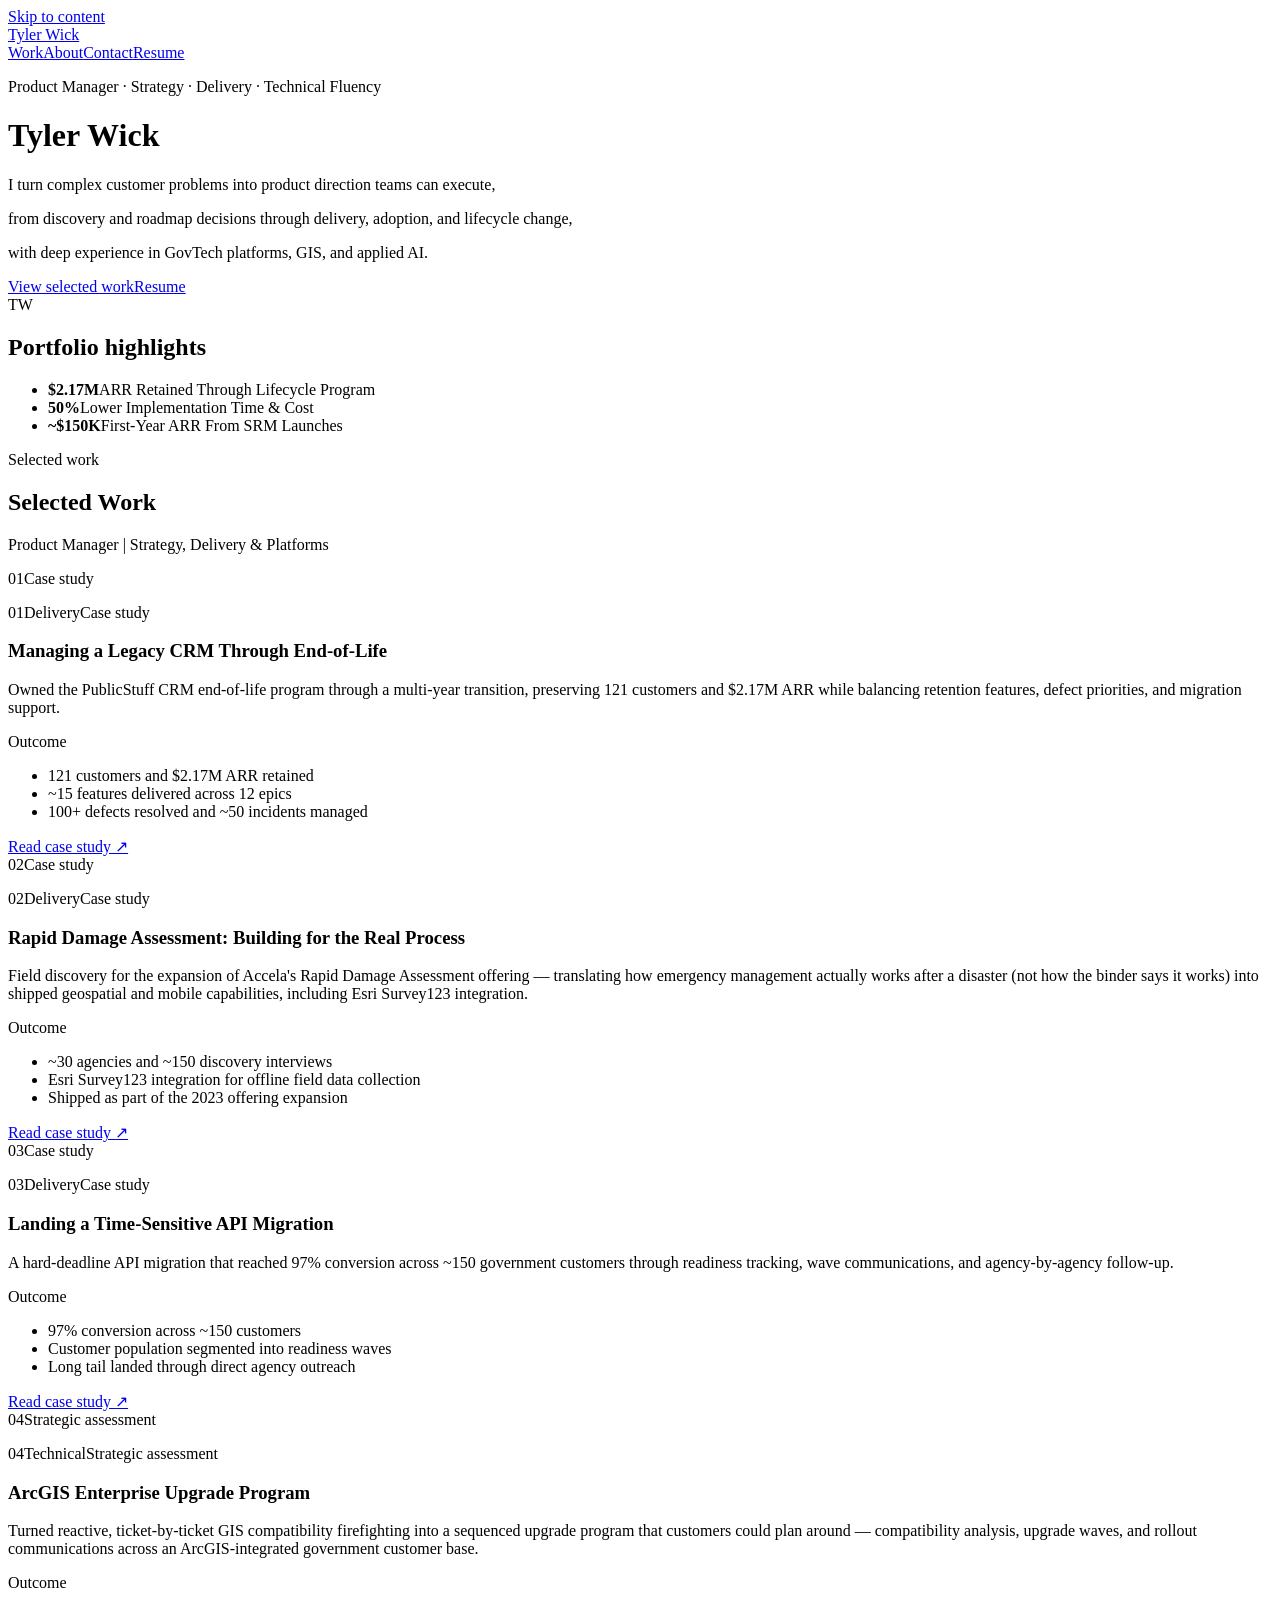
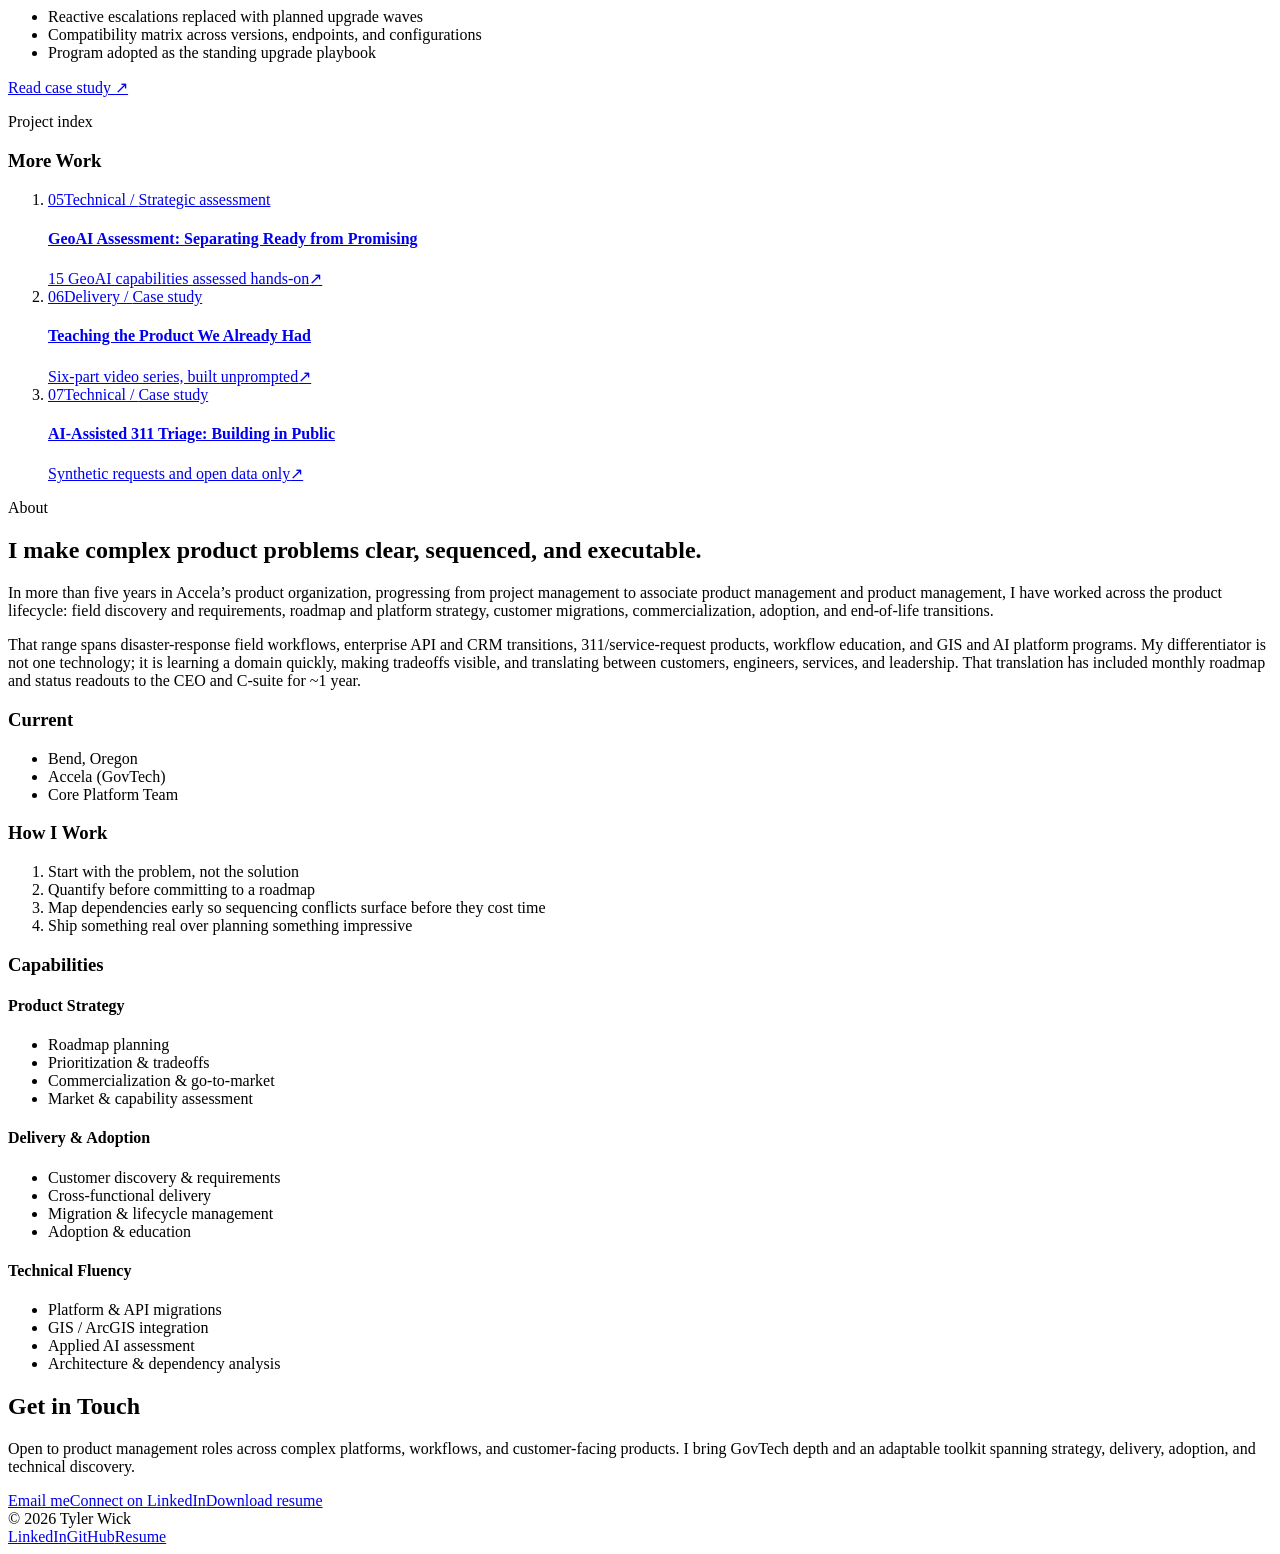
==== commit bd3a3542: "feat: publish modernist portfolio casebook" ====
--- a/index.html
+++ b/index.html
@@ -1 +1 @@
-<!DOCTYPE html><html lang="en"><head><meta charSet="utf-8"/><meta name="viewport" content="width=device-width, initial-scale=1"/><link rel="stylesheet" href="/tylerwilliamwick/_next/static/chunks/061anxlsvt9iq.css" data-precedence="next"/><link rel="preload" as="script" fetchPriority="low" href="/tylerwilliamwick/_next/static/chunks/04d954afkz.es.js"/><script src="/tylerwilliamwick/_next/static/chunks/0pqt~8bl3ukh4.js" async=""></script><script src="/tylerwilliamwick/_next/static/chunks/0a59xkexfu871.js" async=""></script><script src="/tylerwilliamwick/_next/static/chunks/00ilazh50sdzh.js" async=""></script><script src="/tylerwilliamwick/_next/static/chunks/turbopack-0_d.l7~7yms~6.js" async=""></script><script src="/tylerwilliamwick/_next/static/chunks/151oakbew5qe9.js" async=""></script><script src="/tylerwilliamwick/_next/static/chunks/0d3shmwh5_nmn.js" async=""></script><script src="/tylerwilliamwick/_next/static/chunks/12.vaaqbnnrbg.js" async=""></script><title>Tyler Wick | Product Manager | Strategy, Delivery &amp; Platforms</title><meta name="description" content="Product manager with 5+ years in GovTech spanning strategy, discovery, platform delivery, migrations, commercialization, lifecycle management, GIS, and AI."/><link rel="canonical" href="https://tylerwilliamwick.github.io/tylerwilliamwick/"/><meta property="og:title" content="Tyler Wick | Product Manager for Complex Platforms"/><meta property="og:description" content="Product manager across strategy, discovery, delivery, adoption, and lifecycle change, with deep GovTech, GIS, and applied AI experience."/><meta property="og:url" content="https://tylerwilliamwick.github.io/tylerwilliamwick/"/><meta property="og:image" content="https://tylerwilliamwick.github.io/tylerwilliamwick/og-image.png"/><meta property="og:image:width" content="1200"/><meta property="og:image:height" content="630"/><meta property="og:image:alt" content="Tyler Wick - Product Manager"/><meta property="og:type" content="website"/><meta name="twitter:card" content="summary_large_image"/><meta name="twitter:title" content="Tyler Wick | Product Manager for Complex Platforms"/><meta name="twitter:description" content="Product manager across strategy, discovery, delivery, adoption, and lifecycle change, with deep GovTech and technical product experience."/><meta name="twitter:image" content="https://tylerwilliamwick.github.io/tylerwilliamwick/og-image.png"/><link rel="icon" href="/tylerwilliamwick/icon.svg?icon.07~yqx8c39y--.svg" sizes="any" type="image/svg+xml"/><script src="/tylerwilliamwick/_next/static/chunks/03~yq9q893hmn.js" noModule=""></script></head><body><div hidden=""><!--$--><!--/$--></div><a href="#main-content" class="skip-link">Skip to content</a><script type="application/ld+json">{"@context":"https://schema.org","@type":"Person","name":"Tyler Wick","jobTitle":"Product Manager","url":"https://tylerwilliamwick.github.io/tylerwilliamwick/","sameAs":["https://www.linkedin.com/in/tylerwilliamwick/","https://github.com/tylerwilliamwick"]}</script><nav class="portfolio-nav" aria-label="Primary"><div class="portfolio-wrap portfolio-nav-inner"><a class="portfolio-mark" aria-label="Tyler Wick - Home" href="/tylerwilliamwick/">TW</a><div class="portfolio-links"><a href="/tylerwilliamwick/#work">Work</a><a href="/tylerwilliamwick/#about">About</a><a href="/tylerwilliamwick/#contact">Contact</a><a href="https://www.linkedin.com/in/tylerwilliamwick/" target="_blank" rel="noopener noreferrer">LinkedIn</a><a href="https://github.com/tylerwilliamwick" target="_blank" rel="noopener noreferrer">GitHub</a></div></div></nav><main id="main-content"><header class="portfolio-hero"><div class="portfolio-wrap"><div class="portfolio-hero-layout"><div class="portfolio-hero-content"><p class="portfolio-eyebrow">Product Manager · Strategy · Delivery · Technical Fluency</p><h1>Tyler Wick</h1><div class="portfolio-hero-copy"><p>I turn complex customer problems into product direction teams can execute,</p><p>from discovery and roadmap decisions through delivery, adoption, and lifecycle change,</p><p>with deep experience in GovTech platforms, GIS, and applied AI.</p></div><div class="portfolio-actions"><a class="portfolio-button primary" href="#work">View selected work</a><a class="portfolio-button" href="https://www.linkedin.com/in/tylerwilliamwick/" target="_blank" rel="noopener noreferrer">LinkedIn</a><a class="portfolio-button" href="https://github.com/tylerwilliamwick" target="_blank" rel="noopener noreferrer">GitHub</a><a class="portfolio-button" href="/tylerwilliamwick/resume.pdf" download="">Resume</a></div></div><div class="portfolio-decision-map" aria-hidden="true"><span class="portfolio-decision-orbit"></span><span class="portfolio-decision-node" data-step="01">Discover</span><span class="portfolio-decision-node" data-step="02">Decide</span><span class="portfolio-decision-node" data-step="03">Deliver</span><span class="portfolio-decision-node" data-step="04">Learn</span><span class="portfolio-decision-core">Product direction</span></div></div></div></header><section class="portfolio-section portfolio-band" aria-labelledby="portfolio-highlights"><div class="portfolio-wrap"><h2 id="portfolio-highlights" class="sr-only">Portfolio highlights</h2><ul class="portfolio-metrics"><li class="portfolio-metric"><strong>$2.17M</strong><span>ARR Retained Through Lifecycle Program</span></li><li class="portfolio-metric"><strong>50%</strong><span>Lower Implementation Time &amp; Cost</span></li><li class="portfolio-metric"><strong>~$150K</strong><span>First-Year ARR From SRM Launches</span></li></ul></div></section><!--$!--><template data-dgst="BAILOUT_TO_CLIENT_SIDE_RENDERING"></template><section class="portfolio-section"><div class="portfolio-wrap"><div class="portfolio-section-head"><h2>Selected Work</h2></div><div class="portfolio-grid"><div class="portfolio-card portfolio-case-card animate-pulse"><div class="h-3 bg-bg-alt rounded w-1/3 mb-4"></div><div class="h-5 bg-bg-alt rounded w-2/3 mb-3"></div><div class="h-3 bg-bg-alt rounded w-full mb-2"></div><div class="h-3 bg-bg-alt rounded w-4/5"></div></div><div class="portfolio-card portfolio-case-card animate-pulse"><div class="h-3 bg-bg-alt rounded w-1/3 mb-4"></div><div class="h-5 bg-bg-alt rounded w-2/3 mb-3"></div><div class="h-3 bg-bg-alt rounded w-full mb-2"></div><div class="h-3 bg-bg-alt rounded w-4/5"></div></div><div class="portfolio-card portfolio-case-card animate-pulse"><div class="h-3 bg-bg-alt rounded w-1/3 mb-4"></div><div class="h-5 bg-bg-alt rounded w-2/3 mb-3"></div><div class="h-3 bg-bg-alt rounded w-full mb-2"></div><div class="h-3 bg-bg-alt rounded w-4/5"></div></div><div class="portfolio-card portfolio-case-card animate-pulse"><div class="h-3 bg-bg-alt rounded w-1/3 mb-4"></div><div class="h-5 bg-bg-alt rounded w-2/3 mb-3"></div><div class="h-3 bg-bg-alt rounded w-full mb-2"></div><div class="h-3 bg-bg-alt rounded w-4/5"></div></div><div class="portfolio-card portfolio-case-card animate-pulse"><div class="h-3 bg-bg-alt rounded w-1/3 mb-4"></div><div class="h-5 bg-bg-alt rounded w-2/3 mb-3"></div><div class="h-3 bg-bg-alt rounded w-full mb-2"></div><div class="h-3 bg-bg-alt rounded w-4/5"></div></div><div class="portfolio-card portfolio-case-card animate-pulse"><div class="h-3 bg-bg-alt rounded w-1/3 mb-4"></div><div class="h-5 bg-bg-alt rounded w-2/3 mb-3"></div><div class="h-3 bg-bg-alt rounded w-full mb-2"></div><div class="h-3 bg-bg-alt rounded w-4/5"></div></div></div></div></section><!--/$--><section class="portfolio-section portfolio-band"><div class="portfolio-wrap"><div class="portfolio-section-head"><h2>Product Portfolio</h2></div><div class="portfolio-product-group portfolio-product-lane"><div class="portfolio-product-lane-head"><span class="portfolio-product-lane-number" aria-hidden="true">01</span><h3>Strategy, Lifecycle &amp; Adoption</h3></div><div class="portfolio-grid"><div class="portfolio-card portfolio-product-card"><div class="portfolio-signal-track" data-status="handed-off" aria-hidden="true"><span></span><span></span><span></span></div><div class="flex items-center gap-2 mb-3"><span class="w-2 h-2 rounded-full bg-text-secondary/40" aria-hidden="true"></span><span class="portfolio-kicker">Handed Off</span></div><h4>SRM Commercialization</h4><p>Strategy, roadmap, and enablement supporting ~10 launches and ~$150K ARR in the first 12 months</p><div class="portfolio-tags"><span class="portfolio-tag">311</span><span class="portfolio-tag">Go-to-Market</span><span class="portfolio-tag">Enablement</span></div></div><a class="portfolio-card portfolio-product-card" href="/tylerwilliamwick/case-studies/publicstuff-lifecycle/"><div class="portfolio-signal-track" data-status="handed-off" aria-hidden="true"><span></span><span></span><span></span></div><div class="flex items-center gap-2 mb-3"><span class="w-2 h-2 rounded-full bg-text-secondary/40" aria-hidden="true"></span><span class="portfolio-kicker">Handed Off</span></div><h4>Legacy CRM End-of-Life</h4><p>End-of-life program preserving 121 customers and $2.17M ARR through risk-led lifecycle decisions</p><div class="portfolio-tags"><span class="portfolio-tag">Lifecycle</span><span class="portfolio-tag">Retention</span><span class="portfolio-tag">Migration</span></div><span class="portfolio-card-link">View case study <span aria-hidden="true">→</span></span></a><a class="portfolio-card portfolio-product-card" href="/tylerwilliamwick/case-studies/json-training-series/"><div class="portfolio-signal-track" data-status="launched" aria-hidden="true"><span></span><span></span><span></span></div><div class="flex items-center gap-2 mb-3"><span class="w-2 h-2 rounded-full bg-accent" aria-hidden="true"></span><span class="portfolio-kicker">Launched</span></div><h4>Workflow Configuration Education</h4><p>Six-part training series making JSON workflow automation adoptable for nontechnical staff</p><div class="portfolio-tags"><span class="portfolio-tag">Education</span><span class="portfolio-tag">Adoption</span></div><span class="portfolio-card-link">View case study <span aria-hidden="true">→</span></span></a></div></div><div class="portfolio-product-group portfolio-product-lane"><div class="portfolio-product-lane-head"><span class="portfolio-product-lane-number" aria-hidden="true">02</span><h3>Discovery &amp; Delivery</h3></div><div class="portfolio-grid"><a class="portfolio-card portfolio-product-card" href="/tylerwilliamwick/case-studies/rda-field-discovery/"><div class="portfolio-signal-track" data-status="launched" aria-hidden="true"><span></span><span></span><span></span></div><div class="flex items-center gap-2 mb-3"><span class="w-2 h-2 rounded-full bg-accent" aria-hidden="true"></span><span class="portfolio-kicker">Launched</span></div><h4>Rapid Damage Assessment Expansion</h4><p>Field discovery and Survey123 integration for the 2023 offering expansion</p><div class="portfolio-tags"><span class="portfolio-tag">GIS</span><span class="portfolio-tag">Field Ops</span><span class="portfolio-tag">Discovery</span></div><span class="portfolio-card-link">View case study <span aria-hidden="true">→</span></span></a><div class="portfolio-card portfolio-product-card"><div class="portfolio-signal-track" data-status="launched" aria-hidden="true"><span></span><span></span><span></span></div><div class="flex items-center gap-2 mb-3"><span class="w-2 h-2 rounded-full bg-accent" aria-hidden="true"></span><span class="portfolio-kicker">Launched</span></div><h4>Platform Implementation Tooling</h4><p>Platform delivery across a 12-person team that achieved 50% lower implementation time and costs</p><div class="portfolio-tags"><span class="portfolio-tag">Platform Delivery</span><span class="portfolio-tag">Implementation</span><span class="portfolio-tag">Operational Scale</span></div></div><a class="portfolio-card portfolio-product-card" href="/tylerwilliamwick/case-studies/api-migration/"><div class="portfolio-signal-track" data-status="launched" aria-hidden="true"><span></span><span></span><span></span></div><div class="flex items-center gap-2 mb-3"><span class="w-2 h-2 rounded-full bg-accent" aria-hidden="true"></span><span class="portfolio-kicker">Launched</span></div><h4>API Migration Program</h4><p>Time-sensitive customer migration landed through readiness waves and direct outreach</p><div class="portfolio-tags"><span class="portfolio-tag">Migration</span><span class="portfolio-tag">Customer Delivery</span></div><span class="portfolio-card-link">View case study <span aria-hidden="true">→</span></span></a><a class="portfolio-card portfolio-product-card" href="/tylerwilliamwick/case-studies/311-triage-prototype/"><div class="portfolio-signal-track" data-status="active" aria-hidden="true"><span></span><span></span><span></span></div><div class="flex items-center gap-2 mb-3"><span class="w-2 h-2 rounded-full bg-accent/60" aria-hidden="true"></span><span class="portfolio-kicker">Active</span></div><h4>AI-Assisted 311 Triage Prototype</h4><p>Human-in-the-loop triage prototype on synthetic data, built in public</p><div class="portfolio-tags"><span class="portfolio-tag">AI</span><span class="portfolio-tag">311</span><span class="portfolio-tag">Prototype</span></div><span class="portfolio-card-link">View case study <span aria-hidden="true">→</span></span></a></div></div><div class="portfolio-product-group portfolio-product-lane"><div class="portfolio-product-lane-head"><span class="portfolio-product-lane-number" aria-hidden="true">03</span><h3>Platforms &amp; Emerging Technology</h3></div><div class="portfolio-grid"><a class="portfolio-card portfolio-product-card" href="/tylerwilliamwick/case-studies/arcgis-upgrade-program/"><div class="portfolio-signal-track" data-status="handed-off" aria-hidden="true"><span></span><span></span><span></span></div><div class="flex items-center gap-2 mb-3"><span class="w-2 h-2 rounded-full bg-text-secondary/40" aria-hidden="true"></span><span class="portfolio-kicker">Handed Off</span></div><h4>GIS / ArcGIS Integration Program</h4><p>Compatibility analysis, upgrade sequencing, and rollout planning for an ArcGIS-integrated civic platform</p><div class="portfolio-tags"><span class="portfolio-tag">GIS</span><span class="portfolio-tag">ArcGIS</span><span class="portfolio-tag">Platform</span></div><span class="portfolio-card-link">View case study <span aria-hidden="true">→</span></span></a><a class="portfolio-card portfolio-product-card" href="/tylerwilliamwick/case-studies/geoai-readiness/"><div class="portfolio-signal-track" data-status="handed-off" aria-hidden="true"><span></span><span></span><span></span></div><div class="flex items-center gap-2 mb-3"><span class="w-2 h-2 rounded-full bg-text-secondary/40" aria-hidden="true"></span><span class="portfolio-kicker">Handed Off</span></div><h4>GeoAI Capability Assessment</h4><p>15 emerging GeoAI capabilities assessed for operational readiness</p><div class="portfolio-tags"><span class="portfolio-tag">AI</span><span class="portfolio-tag">Geospatial</span><span class="portfolio-tag">Assessment</span></div><span class="portfolio-card-link">View case study <span aria-hidden="true">→</span></span></a></div></div></div></section><section id="about" class="portfolio-section"><div class="portfolio-wrap"><div class="portfolio-section-head"><h2>About</h2></div><div class="portfolio-about-layout"><aside class="portfolio-card portfolio-about-card"><h3>Current</h3><ul class="portfolio-facts"><li>Bend, Oregon</li><li>Accela (GovTech)</li><li>Core Platform Team</li></ul></aside><div class="portfolio-about-copy"><blockquote>“I make complex product problems clear, sequenced, and executable.”</blockquote><p>In more than five years in Accela’s product organization, progressing from project management to associate product management and product management, I have worked across the product lifecycle: field discovery and requirements, roadmap and platform strategy, customer migrations, commercialization, adoption, and end-of-life transitions.</p><p>That range spans disaster-response field workflows, enterprise API and CRM transitions, 311/service-request products, workflow education, and GIS and AI platform programs. My differentiator is not one technology; it is learning a domain quickly, making tradeoffs visible, and translating between customers, engineers, services, and leadership. That translation has included monthly roadmap and status readouts to the CEO and C-suite for ~1 year.</p></div></div><div class="portfolio-grid mt-8"><div class="portfolio-card portfolio-about-card"><h3>How I Work</h3><ul class="portfolio-principles"><li>Start with the problem, not the solution</li><li>Quantify before committing to a roadmap</li><li>Map dependencies early so sequencing conflicts surface before they cost time</li><li>Ship something real over planning something impressive</li></ul></div><div class="portfolio-card portfolio-about-card"><h3>Product Strategy</h3><ul class="portfolio-skill-list"><li>Roadmap planning</li><li>Prioritization &amp; tradeoffs</li><li>Commercialization &amp; go-to-market</li><li>Market &amp; capability assessment</li></ul></div><div class="portfolio-card portfolio-about-card"><h3>Delivery &amp; Adoption</h3><ul class="portfolio-skill-list"><li>Customer discovery &amp; requirements</li><li>Cross-functional delivery</li><li>Migration &amp; lifecycle management</li><li>Adoption &amp; education</li></ul></div><div class="portfolio-card portfolio-about-card"><h3>Technical Fluency</h3><ul class="portfolio-skill-list"><li>Platform &amp; API migrations</li><li>GIS / ArcGIS integration</li><li>Applied AI assessment</li><li>Architecture &amp; dependency analysis</li></ul></div></div></div></section><section id="contact" class="portfolio-section portfolio-band"><div class="portfolio-wrap portfolio-contact"><div><h2>Get in Touch</h2><p class="portfolio-lead">Open to product management roles across complex platforms, workflows, and customer-facing products. I bring GovTech depth and an adaptable toolkit spanning strategy, delivery, adoption, and technical discovery.</p></div><div class="portfolio-actions"><a href="mailto:tylerwilliamwick@gmail.com" class="portfolio-button primary">Email me</a><a href="https://www.linkedin.com/in/tylerwilliamwick/" target="_blank" rel="noopener noreferrer" class="portfolio-button">Connect on LinkedIn</a><a href="/tylerwilliamwick/resume.pdf" download="" class="portfolio-button">Download resume</a></div></div></section><footer class="portfolio-footer"><div class="portfolio-wrap portfolio-footer-inner"><span>© <!-- -->2026<!-- --> Tyler Wick</span><div class="portfolio-footer-links"><a href="https://www.linkedin.com/in/tylerwilliamwick/" target="_blank" rel="noopener noreferrer">LinkedIn</a><a href="https://github.com/tylerwilliamwick" target="_blank" rel="noopener noreferrer">GitHub</a><a href="/tylerwilliamwick/resume.pdf" download="">Resume</a></div></div></footer></main><!--$--><!--/$--><!--$!--><template data-dgst="BAILOUT_TO_CLIENT_SIDE_RENDERING"></template><!--/$--><script src="/tylerwilliamwick/_next/static/chunks/04d954afkz.es.js" id="_R_" async=""></script><script>(self.__next_f=self.__next_f||[]).push([0])</script><script>self.__next_f.push([1,"1:\"$Sreact.fragment\"\n2:I[39756,[\"/tylerwilliamwick/_next/static/chunks/151oakbew5qe9.js\",\"/tylerwilliamwick/_next/static/chunks/0d3shmwh5_nmn.js\"],\"default\"]\n3:I[37457,[\"/tylerwilliamwick/_next/static/chunks/151oakbew5qe9.js\",\"/tylerwilliamwick/_next/static/chunks/0d3shmwh5_nmn.js\"],\"default\"]\n4:I[22016,[\"/tylerwilliamwick/_next/static/chunks/151oakbew5qe9.js\",\"/tylerwilliamwick/_next/static/chunks/0d3shmwh5_nmn.js\",\"/tylerwilliamwick/_next/static/chunks/12.vaaqbnnrbg.js\"],\"\"]\n5:I[2355,[\"/tylerwilliamwick/_next/static/chunks/151oakbew5qe9.js\",\"/tylerwilliamwick/_next/static/chunks/0d3shmwh5_nmn.js\"],\"Analytics\"]\n13:I[68027,[\"/tylerwilliamwick/_next/static/chunks/151oakbew5qe9.js\",\"/tylerwilliamwick/_next/static/chunks/0d3shmwh5_nmn.js\"],\"default\",1]\n:HL[\"/tylerwilliamwick/_next/static/chunks/061anxlsvt9iq.css\",\"style\"]\n"])</script><script>self.__next_f.push([1,"0:{\"P\":null,\"c\":[\"\",\"\"],\"q\":\"\",\"i\":false,\"f\":[[[\"\",{\"children\":[\"__PAGE__\",{}]},\"$undefined\",\"$undefined\",16],[[\"$\",\"$1\",\"c\",{\"children\":[[[\"$\",\"link\",\"0\",{\"rel\":\"stylesheet\",\"href\":\"/tylerwilliamwick/_next/static/chunks/061anxlsvt9iq.css\",\"precedence\":\"next\",\"crossOrigin\":\"$undefined\",\"nonce\":\"$undefined\"}],[\"$\",\"script\",\"script-0\",{\"src\":\"/tylerwilliamwick/_next/static/chunks/151oakbew5qe9.js\",\"async\":true,\"nonce\":\"$undefined\"}],[\"$\",\"script\",\"script-1\",{\"src\":\"/tylerwilliamwick/_next/static/chunks/0d3shmwh5_nmn.js\",\"async\":true,\"nonce\":\"$undefined\"}]],[\"$\",\"html\",null,{\"lang\":\"en\",\"children\":[\"$\",\"body\",null,{\"children\":[[\"$\",\"a\",null,{\"href\":\"#main-content\",\"className\":\"skip-link\",\"children\":\"Skip to content\"}],[\"$\",\"script\",null,{\"type\":\"application/ld+json\",\"dangerouslySetInnerHTML\":{\"__html\":\"{\\\"@context\\\":\\\"https://schema.org\\\",\\\"@type\\\":\\\"Person\\\",\\\"name\\\":\\\"Tyler Wick\\\",\\\"jobTitle\\\":\\\"Product Manager\\\",\\\"url\\\":\\\"https://tylerwilliamwick.github.io/tylerwilliamwick/\\\",\\\"sameAs\\\":[\\\"https://www.linkedin.com/in/tylerwilliamwick/\\\",\\\"https://github.com/tylerwilliamwick\\\"]}\"}}],[\"$\",\"$L2\",null,{\"parallelRouterKey\":\"children\",\"error\":\"$undefined\",\"errorStyles\":\"$undefined\",\"errorScripts\":\"$undefined\",\"template\":[\"$\",\"$L3\",null,{}],\"templateStyles\":\"$undefined\",\"templateScripts\":\"$undefined\",\"notFound\":[[\"$\",\"main\",null,{\"id\":\"main-content\",\"className\":\"portfolio-not-found\",\"children\":[\"$\",\"div\",null,{\"className\":\"portfolio-card\",\"children\":[[\"$\",\"p\",null,{\"className\":\"portfolio-kicker\",\"children\":\"404\"}],[\"$\",\"h1\",null,{\"children\":\"Page not found\"}],[\"$\",\"p\",null,{\"className\":\"portfolio-lead\",\"children\":\"The page you’re looking for doesn’t exist or has been moved.\"}],[\"$\",\"div\",null,{\"className\":\"portfolio-actions\",\"children\":[\"$\",\"$L4\",null,{\"href\":\"/\",\"className\":\"portfolio-button primary\",\"children\":\"Back to homepage\"}]}]]}]}],[]],\"forbidden\":\"$undefined\",\"unauthorized\":\"$undefined\"}],[\"$\",\"$L5\",null,{}]]}]}]]}],{\"children\":[[\"$\",\"$1\",\"c\",{\"children\":[[[\"$\",\"nav\",null,{\"className\":\"portfolio-nav\",\"aria-label\":\"Primary\",\"children\":[\"$\",\"div\",null,{\"className\":\"portfolio-wrap portfolio-nav-inner\",\"children\":[[\"$\",\"$L4\",null,{\"href\":\"/\",\"className\":\"portfolio-mark\",\"aria-label\":\"Tyler Wick - Home\",\"children\":\"TW\"}],[\"$\",\"div\",null,{\"className\":\"portfolio-links\",\"children\":[[\"$\",\"$L4\",null,{\"href\":\"/#work\",\"children\":\"Work\"}],[\"$\",\"$L4\",null,{\"href\":\"/#about\",\"children\":\"About\"}],[\"$\",\"$L4\",null,{\"href\":\"/#contact\",\"children\":\"Contact\"}],[\"$\",\"a\",null,{\"href\":\"https://www.linkedin.com/in/tylerwilliamwick/\",\"target\":\"_blank\",\"rel\":\"noopener noreferrer\",\"children\":\"LinkedIn\"}],[\"$\",\"a\",null,{\"href\":\"https://github.com/tylerwilliamwick\",\"target\":\"_blank\",\"rel\":\"noopener noreferrer\",\"children\":\"GitHub\"}]]}]]}]}],[\"$\",\"main\",null,{\"id\":\"main-content\",\"children\":[[[\"$\",\"header\",null,{\"className\":\"portfolio-hero\",\"children\":[\"$\",\"div\",null,{\"className\":\"portfolio-wrap\",\"children\":[\"$\",\"div\",null,{\"className\":\"portfolio-hero-layout\",\"children\":[[\"$\",\"div\",null,{\"className\":\"portfolio-hero-content\",\"children\":[[\"$\",\"p\",null,{\"className\":\"portfolio-eyebrow\",\"children\":\"Product Manager · Strategy · Delivery · Technical Fluency\"}],[\"$\",\"h1\",null,{\"children\":\"Tyler Wick\"}],[\"$\",\"div\",null,{\"className\":\"portfolio-hero-copy\",\"children\":[[\"$\",\"p\",\"I turn complex customer problems into product direction teams can execute,\",{\"children\":\"I turn complex customer problems into product direction teams can execute,\"}],[\"$\",\"p\",\"from discovery and roadmap decisions through delivery, adoption, and lifecycle change,\",{\"children\":\"from discovery and roadmap decisions through delivery, adoption, and lifecycle change,\"}],[\"$\",\"p\",\"with deep experience in GovTech platforms, GIS, and applied AI.\",{\"children\":\"with deep experience in GovTech platforms, GIS, and applied AI.\"}]]}],[\"$\",\"div\",null,{\"className\":\"portfolio-actions\",\"children\":[[\"$\",\"a\",null,{\"className\":\"portfolio-button primary\",\"href\":\"#work\",\"children\":\"View selected work\"}],[\"$\",\"a\",null,{\"className\":\"portfolio-button\",\"href\":\"https://www.linkedin.com/in/tylerwilliamwick/\",\"target\":\"_blank\",\"rel\":\"noopener noreferrer\",\"children\":\"LinkedIn\"}],[\"$\",\"a\",null,{\"className\":\"portfolio-button\",\"href\":\"https://github.com/tylerwilliamwick\",\"target\":\"_blank\",\"rel\":\"noopener noreferrer\",\"children\":\"GitHub\"}],[\"$\",\"a\",null,{\"className\":\"portfolio-button\",\"href\":\"/tylerwilliamwick/resume.pdf\",\"download\":true,\"children\":\"Resume\"}]]}]]}],[\"$\",\"div\",null,{\"className\":\"portfolio-decision-map\",\"aria-hidden\":\"true\",\"children\":[[\"$\",\"span\",null,{\"className\":\"portfolio-decision-orbit\"}],[\"$L6\",\"$L7\",\"$L8\",\"$L9\"],\"$La\"]}]]}]}]}],\"$Lb\"],\"$Lc\",\"$Ld\",\"$Le\",\"$Lf\"]}]],[\"$L10\"],\"$L11\"]}],{},null,false,null]},null,false,null],\"$L12\",false]],\"m\":\"$undefined\",\"G\":[\"$13\",[\"$L14\"]],\"S\":true,\"h\":null,\"s\":\"$undefined\",\"l\":\"$undefined\",\"p\":\"$undefined\",\"d\":\"$undefined\",\"b\":\"O_qg8OXcC_Geh4Y6oTDM9\"}\n"])</script><script>self.__next_f.push([1,"15:\"$Sreact.suspense\"\n16:I[68373,[\"/tylerwilliamwick/_next/static/chunks/151oakbew5qe9.js\",\"/tylerwilliamwick/_next/static/chunks/0d3shmwh5_nmn.js\",\"/tylerwilliamwick/_next/static/chunks/12.vaaqbnnrbg.js\"],\"default\"]\n1d:I[97367,[\"/tylerwilliamwick/_next/static/chunks/151oakbew5qe9.js\",\"/tylerwilliamwick/_next/static/chunks/0d3shmwh5_nmn.js\"],\"OutletBoundary\"]\n1f:I[97367,[\"/tylerwilliamwick/_next/static/chunks/151oakbew5qe9.js\",\"/tylerwilliamwick/_next/static/chunks/0d3shmwh5_nmn.js\"],\"ViewportBoundary\"]\n21:I[97367,[\"/tylerwilliamwick/_next/static/chunks/151oakbew5qe9.js\",\"/tylerwilliamwick/_next/static/chunks/0d3shmwh5_nmn.js\"],\"MetadataBoundary\"]\n6:[\"$\",\"span\",\"Discover\",{\"className\":\"portfolio-decision-node\",\"data-step\":\"01\",\"children\":\"Discover\"}]\n7:[\"$\",\"span\",\"Decide\",{\"className\":\"portfolio-decision-node\",\"data-step\":\"02\",\"children\":\"Decide\"}]\n8:[\"$\",\"span\",\"Deliver\",{\"className\":\"portfolio-decision-node\",\"data-step\":\"03\",\"children\":\"Deliver\"}]\n9:[\"$\",\"span\",\"Learn\",{\"className\":\"portfolio-decision-node\",\"data-step\":\"04\",\"children\":\"Learn\"}]\na:[\"$\",\"span\",null,{\"className\":\"portfolio-decision-core\",\"children\":\"Product direction\"}]\nb:[\"$\",\"section\",null,{\"className\":\"portfolio-section portfolio-band\",\"aria-labelledby\":\"portfolio-highlights\",\"children\":[\"$\",\"div\",null,{\"className\":\"portfolio-wrap\",\"children\":[[\"$\",\"h2\",null,{\"id\":\"portfolio-highlights\",\"className\":\"sr-only\",\"children\":\"Portfolio highlights\"}],[\"$\",\"ul\",null,{\"className\":\"portfolio-metrics\",\"children\":[[\"$\",\"li\",\"ARR Retained Through Lifecycle Program\",{\"className\":\"portfolio-metric\",\"children\":[[\"$\",\"strong\",null,{\"children\":\"$$2.17M\"}],[\"$\",\"span\",null,{\"children\":\"ARR Retained Through Lifecycle Program\"}]]}],[\"$\",\"li\",\"Lower Implementation Time \u0026 Cost\",{\"className\":\"portfolio-metric\",\"children\":[[\"$\",\"strong\",null,{\"children\":\"50%\"}],[\"$\",\"span\",null,{\"children\":\"Lower Implementation Time \u0026 Cost\"}]]}],[\"$\",\"li\",\"First-Year ARR From SRM Launches\",{\"className\":\"portfolio-metric\",\"children\":[[\"$\",\"strong\",null,{\"children\":\"~$150K\"}],[\"$\",\"span\",null,{\"children\":\"First-Year ARR From SRM Launches\"}]]}]]}]]}]}]\n"])</script><script>self.__next_f.push([1,"c:[\"$\",\"$15\",null,{\"fallback\":[\"$\",\"section\",null,{\"className\":\"portfolio-section\",\"children\":[\"$\",\"div\",null,{\"className\":\"portfolio-wrap\",\"children\":[[\"$\",\"div\",null,{\"className\":\"portfolio-section-head\",\"children\":[\"$\",\"h2\",null,{\"children\":\"Selected Work\"}]}],[\"$\",\"div\",null,{\"className\":\"portfolio-grid\",\"children\":[[\"$\",\"div\",\"0\",{\"className\":\"portfolio-card portfolio-case-card animate-pulse\",\"children\":[[\"$\",\"div\",null,{\"className\":\"h-3 bg-bg-alt rounded w-1/3 mb-4\"}],[\"$\",\"div\",null,{\"className\":\"h-5 bg-bg-alt rounded w-2/3 mb-3\"}],[\"$\",\"div\",null,{\"className\":\"h-3 bg-bg-alt rounded w-full mb-2\"}],[\"$\",\"div\",null,{\"className\":\"h-3 bg-bg-alt rounded w-4/5\"}]]}],[\"$\",\"div\",\"1\",{\"className\":\"portfolio-card portfolio-case-card animate-pulse\",\"children\":[[\"$\",\"div\",null,{\"className\":\"h-3 bg-bg-alt rounded w-1/3 mb-4\"}],[\"$\",\"div\",null,{\"className\":\"h-5 bg-bg-alt rounded w-2/3 mb-3\"}],[\"$\",\"div\",null,{\"className\":\"h-3 bg-bg-alt rounded w-full mb-2\"}],[\"$\",\"div\",null,{\"className\":\"h-3 bg-bg-alt rounded w-4/5\"}]]}],[\"$\",\"div\",\"2\",{\"className\":\"portfolio-card portfolio-case-card animate-pulse\",\"children\":[[\"$\",\"div\",null,{\"className\":\"h-3 bg-bg-alt rounded w-1/3 mb-4\"}],[\"$\",\"div\",null,{\"className\":\"h-5 bg-bg-alt rounded w-2/3 mb-3\"}],[\"$\",\"div\",null,{\"className\":\"h-3 bg-bg-alt rounded w-full mb-2\"}],[\"$\",\"div\",null,{\"className\":\"h-3 bg-bg-alt rounded w-4/5\"}]]}],[\"$\",\"div\",\"3\",{\"className\":\"portfolio-card portfolio-case-card animate-pulse\",\"children\":[[\"$\",\"div\",null,{\"className\":\"h-3 bg-bg-alt rounded w-1/3 mb-4\"}],[\"$\",\"div\",null,{\"className\":\"h-5 bg-bg-alt rounded w-2/3 mb-3\"}],[\"$\",\"div\",null,{\"className\":\"h-3 bg-bg-alt rounded w-full mb-2\"}],[\"$\",\"div\",null,{\"className\":\"h-3 bg-bg-alt rounded w-4/5\"}]]}],[\"$\",\"div\",\"4\",{\"className\":\"portfolio-card portfolio-case-card animate-pulse\",\"children\":[[\"$\",\"div\",null,{\"className\":\"h-3 bg-bg-alt rounded w-1/3 mb-4\"}],[\"$\",\"div\",null,{\"className\":\"h-5 bg-bg-alt rounded w-2/3 mb-3\"}],[\"$\",\"div\",null,{\"className\":\"h-3 bg-bg-alt rounded w-full mb-2\"}],[\"$\",\"div\",null,{\"className\":\"h-3 bg-bg-alt rounded w-4/5\"}]]}],[\"$\",\"div\",\"5\",{\"className\":\"portfolio-card portfolio-case-card animate-pulse\",\"children\":[[\"$\",\"div\",null,{\"className\":\"h-3 bg-bg-alt rounded w-1/3 mb-4\"}],[\"$\",\"div\",null,{\"className\":\"h-5 bg-bg-alt rounded w-2/3 mb-3\"}],[\"$\",\"div\",null,{\"className\":\"h-3 bg-bg-alt rounded w-full mb-2\"}],[\"$\",\"div\",null,{\"className\":\"h-3 bg-bg-alt rounded w-4/5\"}]]}]]}]]}]}],\"children\":[\"$\",\"$L16\",null,{}]}]\n"])</script><script>self.__next_f.push([1,"d:[\"$\",\"section\",null,{\"className\":\"portfolio-section portfolio-band\",\"children\":[\"$\",\"div\",null,{\"className\":\"portfolio-wrap\",\"children\":[[\"$\",\"div\",null,{\"className\":\"portfolio-section-head\",\"children\":[\"$\",\"h2\",null,{\"children\":\"Product Portfolio\"}]}],[[\"$\",\"div\",\"market-strategy\",{\"className\":\"portfolio-product-group portfolio-product-lane\",\"children\":[[\"$\",\"div\",null,{\"className\":\"portfolio-product-lane-head\",\"children\":[[\"$\",\"span\",null,{\"className\":\"portfolio-product-lane-number\",\"aria-hidden\":\"true\",\"children\":\"01\"}],[\"$\",\"h3\",null,{\"children\":\"Strategy, Lifecycle \u0026 Adoption\"}]]}],[\"$\",\"div\",null,{\"className\":\"portfolio-grid\",\"children\":[[\"$\",\"div\",\"SRM Commercialization\",{\"className\":\"portfolio-card portfolio-product-card\",\"children\":[[\"$\",\"div\",null,{\"className\":\"portfolio-signal-track\",\"data-status\":\"handed-off\",\"aria-hidden\":\"true\",\"children\":[[\"$\",\"span\",null,{}],[\"$\",\"span\",null,{}],[\"$\",\"span\",null,{}]]}],[\"$\",\"div\",null,{\"className\":\"flex items-center gap-2 mb-3\",\"children\":[[\"$\",\"span\",null,{\"className\":\"w-2 h-2 rounded-full bg-text-secondary/40\",\"aria-hidden\":\"true\"}],[\"$\",\"span\",null,{\"className\":\"portfolio-kicker\",\"children\":\"Handed Off\"}]]}],[\"$\",\"h4\",null,{\"children\":\"SRM Commercialization\"}],[\"$\",\"p\",null,{\"children\":\"Strategy, roadmap, and enablement supporting ~10 launches and ~$150K ARR in the first 12 months\"}],[\"$\",\"div\",null,{\"className\":\"portfolio-tags\",\"children\":[[\"$\",\"span\",\"311\",{\"className\":\"portfolio-tag\",\"children\":\"311\"}],[\"$\",\"span\",\"Go-to-Market\",{\"className\":\"portfolio-tag\",\"children\":\"Go-to-Market\"}],[\"$\",\"span\",\"Enablement\",{\"className\":\"portfolio-tag\",\"children\":\"Enablement\"}]]}]]}],[\"$\",\"$L4\",\"Legacy CRM End-of-Life\",{\"href\":\"/case-studies/publicstuff-lifecycle\",\"className\":\"portfolio-card portfolio-product-card\",\"children\":[[[\"$\",\"div\",null,{\"className\":\"portfolio-signal-track\",\"data-status\":\"handed-off\",\"aria-hidden\":\"true\",\"children\":[[\"$\",\"span\",null,{}],[\"$\",\"span\",null,{}],[\"$\",\"span\",null,{}]]}],[\"$\",\"div\",null,{\"className\":\"flex items-center gap-2 mb-3\",\"children\":[[\"$\",\"span\",null,{\"className\":\"w-2 h-2 rounded-full bg-text-secondary/40\",\"aria-hidden\":\"true\"}],[\"$\",\"span\",null,{\"className\":\"portfolio-kicker\",\"children\":\"Handed Off\"}]]}],[\"$\",\"h4\",null,{\"children\":\"Legacy CRM End-of-Life\"}],[\"$\",\"p\",null,{\"children\":\"End-of-life program preserving 121 customers and $2.17M ARR through risk-led lifecycle decisions\"}],[\"$\",\"div\",null,{\"className\":\"portfolio-tags\",\"children\":[[\"$\",\"span\",\"Lifecycle\",{\"className\":\"portfolio-tag\",\"children\":\"Lifecycle\"}],[\"$\",\"span\",\"Retention\",{\"className\":\"portfolio-tag\",\"children\":\"Retention\"}],[\"$\",\"span\",\"Migration\",{\"className\":\"portfolio-tag\",\"children\":\"Migration\"}]]}]],[\"$\",\"span\",null,{\"className\":\"portfolio-card-link\",\"children\":[\"View case study \",[\"$\",\"span\",null,{\"aria-hidden\":\"true\",\"children\":\"→\"}]]}]]}],[\"$\",\"$L4\",\"Workflow Configuration Education\",{\"href\":\"/case-studies/json-training-series\",\"className\":\"portfolio-card portfolio-product-card\",\"children\":[[[\"$\",\"div\",null,{\"className\":\"portfolio-signal-track\",\"data-status\":\"launched\",\"aria-hidden\":\"true\",\"children\":[[\"$\",\"span\",null,{}],[\"$\",\"span\",null,{}],[\"$\",\"span\",null,{}]]}],[\"$\",\"div\",null,{\"className\":\"flex items-center gap-2 mb-3\",\"children\":[[\"$\",\"span\",null,{\"className\":\"w-2 h-2 rounded-full bg-accent\",\"aria-hidden\":\"true\"}],[\"$\",\"span\",null,{\"className\":\"portfolio-kicker\",\"children\":\"Launched\"}]]}],[\"$\",\"h4\",null,{\"children\":\"Workflow Configuration Education\"}],[\"$\",\"p\",null,{\"children\":\"Six-part training series making JSON workflow automation adoptable for nontechnical staff\"}],[\"$\",\"div\",null,{\"className\":\"portfolio-tags\",\"children\":[[\"$\",\"span\",\"Education\",{\"className\":\"portfolio-tag\",\"children\":\"Education\"}],[\"$\",\"span\",\"Adoption\",{\"className\":\"portfolio-tag\",\"children\":\"Adoption\"}]]}]],[\"$\",\"span\",null,{\"className\":\"portfolio-card-link\",\"children\":[\"View case study \",[\"$\",\"span\",null,{\"aria-hidden\":\"true\",\"children\":\"→\"}]]}]]}]]}]]}],[\"$\",\"div\",\"field-mobile\",{\"className\":\"portfolio-product-group portfolio-product-lane\",\"children\":[[\"$\",\"div\",null,{\"className\":\"portfolio-product-lane-head\",\"children\":[[\"$\",\"span\",null,{\"className\":\"portfolio-product-lane-number\",\"aria-hidden\":\"true\",\"children\":\"02\"}],[\"$\",\"h3\",null,{\"children\":\"Discovery \u0026 Delivery\"}]]}],[\"$\",\"div\",null,{\"className\":\"portfolio-grid\",\"children\":[[\"$\",\"$L4\",\"Rapid Damage Assessment Expansion\",{\"href\":\"/case-studies/rda-field-discovery\",\"className\":\"portfolio-card portfolio-product-card\",\"children\":[\"$L17\",\"$L18\"]}],\"$L19\",\"$L1a\",\"$L1b\"]}]]}],\"$L1c\"]]}]}]\n"])</script><script>self.__next_f.push([1,"e:[\"$\",\"section\",null,{\"id\":\"about\",\"className\":\"portfolio-section\",\"children\":[\"$\",\"div\",null,{\"className\":\"portfolio-wrap\",\"children\":[[\"$\",\"div\",null,{\"className\":\"portfolio-section-head\",\"children\":[\"$\",\"h2\",null,{\"children\":\"About\"}]}],[\"$\",\"div\",null,{\"className\":\"portfolio-about-layout\",\"children\":[[\"$\",\"aside\",null,{\"className\":\"portfolio-card portfolio-about-card\",\"children\":[[\"$\",\"h3\",null,{\"children\":\"Current\"}],[\"$\",\"ul\",null,{\"className\":\"portfolio-facts\",\"children\":[[\"$\",\"li\",null,{\"children\":\"Bend, Oregon\"}],[\"$\",\"li\",null,{\"children\":\"Accela (GovTech)\"}],[\"$\",\"li\",null,{\"children\":\"Core Platform Team\"}]]}]]}],[\"$\",\"div\",null,{\"className\":\"portfolio-about-copy\",\"children\":[[\"$\",\"blockquote\",null,{\"children\":\"“I make complex product problems clear, sequenced, and executable.”\"}],[\"$\",\"p\",null,{\"children\":\"In more than five years in Accela’s product organization, progressing from project management to associate product management and product management, I have worked across the product lifecycle: field discovery and requirements, roadmap and platform strategy, customer migrations, commercialization, adoption, and end-of-life transitions.\"}],[\"$\",\"p\",null,{\"children\":\"That range spans disaster-response field workflows, enterprise API and CRM transitions, 311/service-request products, workflow education, and GIS and AI platform programs. My differentiator is not one technology; it is learning a domain quickly, making tradeoffs visible, and translating between customers, engineers, services, and leadership. That translation has included monthly roadmap and status readouts to the CEO and C-suite for ~1 year.\"}]]}]]}],[\"$\",\"div\",null,{\"className\":\"portfolio-grid mt-8\",\"children\":[[\"$\",\"div\",null,{\"className\":\"portfolio-card portfolio-about-card\",\"children\":[[\"$\",\"h3\",null,{\"children\":\"How I Work\"}],[\"$\",\"ul\",null,{\"className\":\"portfolio-principles\",\"children\":[[\"$\",\"li\",null,{\"children\":\"Start with the problem, not the solution\"}],[\"$\",\"li\",null,{\"children\":\"Quantify before committing to a roadmap\"}],[\"$\",\"li\",null,{\"children\":\"Map dependencies early so sequencing conflicts surface before they cost time\"}],[\"$\",\"li\",null,{\"children\":\"Ship something real over planning something impressive\"}]]}]]}],[[\"$\",\"div\",\"Product Strategy\",{\"className\":\"portfolio-card portfolio-about-card\",\"children\":[[\"$\",\"h3\",null,{\"children\":\"Product Strategy\"}],[\"$\",\"ul\",null,{\"className\":\"portfolio-skill-list\",\"children\":[[\"$\",\"li\",\"Roadmap planning\",{\"children\":\"Roadmap planning\"}],[\"$\",\"li\",\"Prioritization \u0026 tradeoffs\",{\"children\":\"Prioritization \u0026 tradeoffs\"}],[\"$\",\"li\",\"Commercialization \u0026 go-to-market\",{\"children\":\"Commercialization \u0026 go-to-market\"}],[\"$\",\"li\",\"Market \u0026 capability assessment\",{\"children\":\"Market \u0026 capability assessment\"}]]}]]}],[\"$\",\"div\",\"Delivery \u0026 Adoption\",{\"className\":\"portfolio-card portfolio-about-card\",\"children\":[[\"$\",\"h3\",null,{\"children\":\"Delivery \u0026 Adoption\"}],[\"$\",\"ul\",null,{\"className\":\"portfolio-skill-list\",\"children\":[[\"$\",\"li\",\"Customer discovery \u0026 requirements\",{\"children\":\"Customer discovery \u0026 requirements\"}],[\"$\",\"li\",\"Cross-functional delivery\",{\"children\":\"Cross-functional delivery\"}],[\"$\",\"li\",\"Migration \u0026 lifecycle management\",{\"children\":\"Migration \u0026 lifecycle management\"}],[\"$\",\"li\",\"Adoption \u0026 education\",{\"children\":\"Adoption \u0026 education\"}]]}]]}],[\"$\",\"div\",\"Technical Fluency\",{\"className\":\"portfolio-card portfolio-about-card\",\"children\":[[\"$\",\"h3\",null,{\"children\":\"Technical Fluency\"}],[\"$\",\"ul\",null,{\"className\":\"portfolio-skill-list\",\"children\":[[\"$\",\"li\",\"Platform \u0026 API migrations\",{\"children\":\"Platform \u0026 API migrations\"}],[\"$\",\"li\",\"GIS / ArcGIS integration\",{\"children\":\"GIS / ArcGIS integration\"}],[\"$\",\"li\",\"Applied AI assessment\",{\"children\":\"Applied AI assessment\"}],[\"$\",\"li\",\"Architecture \u0026 dependency analysis\",{\"children\":\"Architecture \u0026 dependency analysis\"}]]}]]}]]]}]]}]}]\n"])</script><script>self.__next_f.push([1,"f:[[\"$\",\"section\",null,{\"id\":\"contact\",\"className\":\"portfolio-section portfolio-band\",\"children\":[\"$\",\"div\",null,{\"className\":\"portfolio-wrap portfolio-contact\",\"children\":[[\"$\",\"div\",null,{\"children\":[[\"$\",\"h2\",null,{\"children\":\"Get in Touch\"}],[\"$\",\"p\",null,{\"className\":\"portfolio-lead\",\"children\":\"Open to product management roles across complex platforms, workflows, and customer-facing products. I bring GovTech depth and an adaptable toolkit spanning strategy, delivery, adoption, and technical discovery.\"}]]}],[\"$\",\"div\",null,{\"className\":\"portfolio-actions\",\"children\":[[\"$\",\"a\",null,{\"href\":\"mailto:tylerwilliamwick@gmail.com\",\"className\":\"portfolio-button primary\",\"children\":\"Email me\"}],[\"$\",\"a\",null,{\"href\":\"https://www.linkedin.com/in/tylerwilliamwick/\",\"target\":\"_blank\",\"rel\":\"noopener noreferrer\",\"className\":\"portfolio-button\",\"children\":\"Connect on LinkedIn\"}],[\"$\",\"a\",null,{\"href\":\"/tylerwilliamwick/resume.pdf\",\"download\":true,\"className\":\"portfolio-button\",\"children\":\"Download resume\"}]]}]]}]}],[\"$\",\"footer\",null,{\"className\":\"portfolio-footer\",\"children\":[\"$\",\"div\",null,{\"className\":\"portfolio-wrap portfolio-footer-inner\",\"children\":[[\"$\",\"span\",null,{\"children\":[\"© \",2026,\" Tyler Wick\"]}],[\"$\",\"div\",null,{\"className\":\"portfolio-footer-links\",\"children\":[[\"$\",\"a\",null,{\"href\":\"https://www.linkedin.com/in/tylerwilliamwick/\",\"target\":\"_blank\",\"rel\":\"noopener noreferrer\",\"children\":\"LinkedIn\"}],[\"$\",\"a\",null,{\"href\":\"https://github.com/tylerwilliamwick\",\"target\":\"_blank\",\"rel\":\"noopener noreferrer\",\"children\":\"GitHub\"}],[\"$\",\"a\",null,{\"href\":\"/tylerwilliamwick/resume.pdf\",\"download\":true,\"children\":\"Resume\"}]]}]]}]}]]\n"])</script><script>self.__next_f.push([1,"10:[\"$\",\"script\",\"script-0\",{\"src\":\"/tylerwilliamwick/_next/static/chunks/12.vaaqbnnrbg.js\",\"async\":true,\"nonce\":\"$undefined\"}]\n11:[\"$\",\"$L1d\",null,{\"children\":[\"$\",\"$15\",null,{\"name\":\"Next.MetadataOutlet\",\"children\":\"$@1e\"}]}]\n12:[\"$\",\"$1\",\"h\",{\"children\":[null,[\"$\",\"$L1f\",null,{\"children\":\"$L20\"}],[\"$\",\"div\",null,{\"hidden\":true,\"children\":[\"$\",\"$L21\",null,{\"children\":[\"$\",\"$15\",null,{\"name\":\"Next.Metadata\",\"children\":\"$L22\"}]}]}],null]}]\n14:[\"$\",\"link\",\"0\",{\"rel\":\"stylesheet\",\"href\":\"/tylerwilliamwick/_next/static/chunks/061anxlsvt9iq.css\",\"precedence\":\"next\",\"crossOrigin\":\"$undefined\",\"nonce\":\"$undefined\"}]\n"])</script><script>self.__next_f.push([1,"17:[[\"$\",\"div\",null,{\"className\":\"portfolio-signal-track\",\"data-status\":\"launched\",\"aria-hidden\":\"true\",\"children\":[[\"$\",\"span\",null,{}],[\"$\",\"span\",null,{}],[\"$\",\"span\",null,{}]]}],[\"$\",\"div\",null,{\"className\":\"flex items-center gap-2 mb-3\",\"children\":[[\"$\",\"span\",null,{\"className\":\"w-2 h-2 rounded-full bg-accent\",\"aria-hidden\":\"true\"}],[\"$\",\"span\",null,{\"className\":\"portfolio-kicker\",\"children\":\"Launched\"}]]}],[\"$\",\"h4\",null,{\"children\":\"Rapid Damage Assessment Expansion\"}],[\"$\",\"p\",null,{\"children\":\"Field discovery and Survey123 integration for the 2023 offering expansion\"}],[\"$\",\"div\",null,{\"className\":\"portfolio-tags\",\"children\":[[\"$\",\"span\",\"GIS\",{\"className\":\"portfolio-tag\",\"children\":\"GIS\"}],[\"$\",\"span\",\"Field Ops\",{\"className\":\"portfolio-tag\",\"children\":\"Field Ops\"}],[\"$\",\"span\",\"Discovery\",{\"className\":\"portfolio-tag\",\"children\":\"Discovery\"}]]}]]\n18:[\"$\",\"span\",null,{\"className\":\"portfolio-card-link\",\"children\":[\"View case study \",[\"$\",\"span\",null,{\"aria-hidden\":\"true\",\"children\":\"→\"}]]}]\n19:[\"$\",\"div\",\"Platform Implementation Tooling\",{\"className\":\"portfolio-card portfolio-product-card\",\"children\":[[\"$\",\"div\",null,{\"className\":\"portfolio-signal-track\",\"data-status\":\"launched\",\"aria-hidden\":\"true\",\"children\":[[\"$\",\"span\",null,{}],[\"$\",\"span\",null,{}],[\"$\",\"span\",null,{}]]}],[\"$\",\"div\",null,{\"className\":\"flex items-center gap-2 mb-3\",\"children\":[[\"$\",\"span\",null,{\"className\":\"w-2 h-2 rounded-full bg-accent\",\"aria-hidden\":\"true\"}],[\"$\",\"span\",null,{\"className\":\"portfolio-kicker\",\"children\":\"Launched\"}]]}],[\"$\",\"h4\",null,{\"children\":\"Platform Implementation Tooling\"}],[\"$\",\"p\",null,{\"children\":\"Platform delivery across a 12-person team that achieved 50% lower implementation time and costs\"}],[\"$\",\"div\",null,{\"className\":\"portfolio-tags\",\"children\":[[\"$\",\"span\",\"Platform Delivery\",{\"className\":\"portfolio-tag\",\"children\":\"Platform Delivery\"}],[\"$\",\"span\",\"Implementation\",{\"className\":\"portfolio-tag\",\"children\":\"Implementation\"}],[\"$\",\"span\",\"Operational Scale\",{\"className\":\"portfolio-tag\",\"children\":\"Operational Scale\"}]]}]]}]\n1a:[\"$\",\"$L4\",\"API Migration Program\",{\"href\":\"/case-studies/api-migration\",\"className\":\"portfolio-card portfolio-product-card\",\"children\":[[[\"$\",\"div\",null,{\"className\":\"portfolio-signal-track\",\"data-status\":\"launched\",\"aria-hidden\":\"true\",\"children\":[[\"$\",\"span\",null,{}],[\"$\",\"span\",null,{}],[\"$\",\"span\",null,{}]]}],[\"$\",\"div\",null,{\"className\":\"flex items-center gap-2 mb-3\",\"children\":[[\"$\",\"span\",null,{\"className\":\"w-2 h-2 rounded-full bg-accent\",\"aria-hidden\":\"true\"}],[\"$\",\"span\",null,{\"className\":\"portfolio-kicker\",\"children\":\"Launched\"}]]}],[\"$\",\"h4\",null,{\"children\":\"API Migration Program\"}],[\"$\",\"p\",null,{\"children\":\"Time-sensitive customer migration landed through readiness waves and direct outreach\"}],[\"$\",\"div\",null,{\"className\":\"portfolio-tags\",\"children\":[[\"$\",\"span\",\"Migration\",{\"className\":\"portfolio-tag\",\"children\":\"Migration\"}],[\"$\",\"span\",\"Customer Delivery\",{\"className\":\"portfolio-tag\",\"children\":\"Customer Delivery\"}]]}]],[\"$\",\"span\",null,{\"className\":\"portfolio-card-link\",\"children\":[\"View case study \",[\"$\",\"span\",null,{\"aria-hidden\":\"true\",\"children\":\"→\"}]]}]]}]\n1b:[\"$\",\"$L4\",\"AI-Assisted 311 Triage Prototype\",{\"href\":\"/case-studies/311-triage-prototype\",\"className\":\"portfolio-card portfolio-product-card\",\"children\":[[[\"$\",\"div\",null,{\"className\":\"portfolio-signal-track\",\"data-status\":\"active\",\"aria-hidden\":\"true\",\"children\":[[\"$\",\"span\",null,{}],[\"$\",\"span\",null,{}],[\"$\",\"span\",null,{}]]}],[\"$\",\"div\",null,{\"className\":\"flex items-center gap-2 mb-3\",\"children\":[[\"$\",\"span\",null,{\"className\":\"w-2 h-2 rounded-full bg-accent/60\",\"aria-hidden\":\"true\"}],[\"$\",\"span\",null,{\"className\":\"portfolio-kicker\",\"children\":\"Active\"}]]}],[\"$\",\"h4\",null,{\"children\":\"AI-Assisted 311 Triage Prototype\"}],[\"$\",\"p\",null,{\"children\":\"Human-in-the-loop triage prototype on synthetic data, built in public\"}],[\"$\",\"div\",null,{\"className\":\"portfolio-tags\",\"children\":[[\"$\",\"span\",\"AI\",{\"className\":\"portfolio-tag\",\"children\":\"AI\"}],[\"$\",\"span\",\"311\",{\"className\":\"portfolio-tag\",\"children\":\"311\"}],[\""])</script><script>self.__next_f.push([1,"$\",\"span\",\"Prototype\",{\"className\":\"portfolio-tag\",\"children\":\"Prototype\"}]]}]],[\"$\",\"span\",null,{\"className\":\"portfolio-card-link\",\"children\":[\"View case study \",[\"$\",\"span\",null,{\"aria-hidden\":\"true\",\"children\":\"→\"}]]}]]}]\n"])</script><script>self.__next_f.push([1,"1c:[\"$\",\"div\",\"platform\",{\"className\":\"portfolio-product-group portfolio-product-lane\",\"children\":[[\"$\",\"div\",null,{\"className\":\"portfolio-product-lane-head\",\"children\":[[\"$\",\"span\",null,{\"className\":\"portfolio-product-lane-number\",\"aria-hidden\":\"true\",\"children\":\"03\"}],[\"$\",\"h3\",null,{\"children\":\"Platforms \u0026 Emerging Technology\"}]]}],[\"$\",\"div\",null,{\"className\":\"portfolio-grid\",\"children\":[[\"$\",\"$L4\",\"GIS / ArcGIS Integration Program\",{\"href\":\"/case-studies/arcgis-upgrade-program\",\"className\":\"portfolio-card portfolio-product-card\",\"children\":[[[\"$\",\"div\",null,{\"className\":\"portfolio-signal-track\",\"data-status\":\"handed-off\",\"aria-hidden\":\"true\",\"children\":[[\"$\",\"span\",null,{}],[\"$\",\"span\",null,{}],[\"$\",\"span\",null,{}]]}],[\"$\",\"div\",null,{\"className\":\"flex items-center gap-2 mb-3\",\"children\":[[\"$\",\"span\",null,{\"className\":\"w-2 h-2 rounded-full bg-text-secondary/40\",\"aria-hidden\":\"true\"}],[\"$\",\"span\",null,{\"className\":\"portfolio-kicker\",\"children\":\"Handed Off\"}]]}],[\"$\",\"h4\",null,{\"children\":\"GIS / ArcGIS Integration Program\"}],[\"$\",\"p\",null,{\"children\":\"Compatibility analysis, upgrade sequencing, and rollout planning for an ArcGIS-integrated civic platform\"}],[\"$\",\"div\",null,{\"className\":\"portfolio-tags\",\"children\":[[\"$\",\"span\",\"GIS\",{\"className\":\"portfolio-tag\",\"children\":\"GIS\"}],[\"$\",\"span\",\"ArcGIS\",{\"className\":\"portfolio-tag\",\"children\":\"ArcGIS\"}],[\"$\",\"span\",\"Platform\",{\"className\":\"portfolio-tag\",\"children\":\"Platform\"}]]}]],[\"$\",\"span\",null,{\"className\":\"portfolio-card-link\",\"children\":[\"View case study \",[\"$\",\"span\",null,{\"aria-hidden\":\"true\",\"children\":\"→\"}]]}]]}],[\"$\",\"$L4\",\"GeoAI Capability Assessment\",{\"href\":\"/case-studies/geoai-readiness\",\"className\":\"portfolio-card portfolio-product-card\",\"children\":[[[\"$\",\"div\",null,{\"className\":\"portfolio-signal-track\",\"data-status\":\"handed-off\",\"aria-hidden\":\"true\",\"children\":[[\"$\",\"span\",null,{}],[\"$\",\"span\",null,{}],[\"$\",\"span\",null,{}]]}],[\"$\",\"div\",null,{\"className\":\"flex items-center gap-2 mb-3\",\"children\":[[\"$\",\"span\",null,{\"className\":\"w-2 h-2 rounded-full bg-text-secondary/40\",\"aria-hidden\":\"true\"}],[\"$\",\"span\",null,{\"className\":\"portfolio-kicker\",\"children\":\"Handed Off\"}]]}],[\"$\",\"h4\",null,{\"children\":\"GeoAI Capability Assessment\"}],[\"$\",\"p\",null,{\"children\":\"15 emerging GeoAI capabilities assessed for operational readiness\"}],[\"$\",\"div\",null,{\"className\":\"portfolio-tags\",\"children\":[[\"$\",\"span\",\"AI\",{\"className\":\"portfolio-tag\",\"children\":\"AI\"}],[\"$\",\"span\",\"Geospatial\",{\"className\":\"portfolio-tag\",\"children\":\"Geospatial\"}],[\"$\",\"span\",\"Assessment\",{\"className\":\"portfolio-tag\",\"children\":\"Assessment\"}]]}]],[\"$\",\"span\",null,{\"className\":\"portfolio-card-link\",\"children\":[\"View case study \",[\"$\",\"span\",null,{\"aria-hidden\":\"true\",\"children\":\"→\"}]]}]]}]]}]]}]\n"])</script><script>self.__next_f.push([1,"20:[[\"$\",\"meta\",\"0\",{\"charSet\":\"utf-8\"}],[\"$\",\"meta\",\"1\",{\"name\":\"viewport\",\"content\":\"width=device-width, initial-scale=1\"}]]\n"])</script><script>self.__next_f.push([1,"23:I[27201,[\"/tylerwilliamwick/_next/static/chunks/151oakbew5qe9.js\",\"/tylerwilliamwick/_next/static/chunks/0d3shmwh5_nmn.js\"],\"IconMark\"]\n1e:null\n"])</script><script>self.__next_f.push([1,"22:[[\"$\",\"title\",\"0\",{\"children\":\"Tyler Wick | Product Manager | Strategy, Delivery \u0026 Platforms\"}],[\"$\",\"meta\",\"1\",{\"name\":\"description\",\"content\":\"Product manager with 5+ years in GovTech spanning strategy, discovery, platform delivery, migrations, commercialization, lifecycle management, GIS, and AI.\"}],[\"$\",\"link\",\"2\",{\"rel\":\"canonical\",\"href\":\"https://tylerwilliamwick.github.io/tylerwilliamwick/\"}],[\"$\",\"meta\",\"3\",{\"property\":\"og:title\",\"content\":\"Tyler Wick | Product Manager for Complex Platforms\"}],[\"$\",\"meta\",\"4\",{\"property\":\"og:description\",\"content\":\"Product manager across strategy, discovery, delivery, adoption, and lifecycle change, with deep GovTech, GIS, and applied AI experience.\"}],[\"$\",\"meta\",\"5\",{\"property\":\"og:url\",\"content\":\"https://tylerwilliamwick.github.io/tylerwilliamwick/\"}],[\"$\",\"meta\",\"6\",{\"property\":\"og:image\",\"content\":\"https://tylerwilliamwick.github.io/tylerwilliamwick/og-image.png\"}],[\"$\",\"meta\",\"7\",{\"property\":\"og:image:width\",\"content\":\"1200\"}],[\"$\",\"meta\",\"8\",{\"property\":\"og:image:height\",\"content\":\"630\"}],[\"$\",\"meta\",\"9\",{\"property\":\"og:image:alt\",\"content\":\"Tyler Wick - Product Manager\"}],[\"$\",\"meta\",\"10\",{\"property\":\"og:type\",\"content\":\"website\"}],[\"$\",\"meta\",\"11\",{\"name\":\"twitter:card\",\"content\":\"summary_large_image\"}],[\"$\",\"meta\",\"12\",{\"name\":\"twitter:title\",\"content\":\"Tyler Wick | Product Manager for Complex Platforms\"}],[\"$\",\"meta\",\"13\",{\"name\":\"twitter:description\",\"content\":\"Product manager across strategy, discovery, delivery, adoption, and lifecycle change, with deep GovTech and technical product experience.\"}],[\"$\",\"meta\",\"14\",{\"name\":\"twitter:image\",\"content\":\"https://tylerwilliamwick.github.io/tylerwilliamwick/og-image.png\"}],[\"$\",\"link\",\"15\",{\"rel\":\"icon\",\"href\":\"/tylerwilliamwick/icon.svg?icon.07~yqx8c39y--.svg\",\"sizes\":\"any\",\"type\":\"image/svg+xml\"}],[\"$\",\"$L23\",\"16\",{}]]\n"])</script></body></html>+<!DOCTYPE html><html lang="en"><head><meta charSet="utf-8"/><meta name="viewport" content="width=device-width, initial-scale=1"/><link rel="stylesheet" href="/tylerwilliamwick/_next/static/chunks/0ym7w45bspexz.css" data-precedence="next"/><link rel="preload" as="script" fetchPriority="low" href="/tylerwilliamwick/_next/static/chunks/04d954afkz.es.js"/><script src="/tylerwilliamwick/_next/static/chunks/0pqt~8bl3ukh4.js" async=""></script><script src="/tylerwilliamwick/_next/static/chunks/0a59xkexfu871.js" async=""></script><script src="/tylerwilliamwick/_next/static/chunks/00ilazh50sdzh.js" async=""></script><script src="/tylerwilliamwick/_next/static/chunks/turbopack-0_d.l7~7yms~6.js" async=""></script><script src="/tylerwilliamwick/_next/static/chunks/151oakbew5qe9.js" async=""></script><script src="/tylerwilliamwick/_next/static/chunks/0d3shmwh5_nmn.js" async=""></script><script src="/tylerwilliamwick/_next/static/chunks/0ka051yepewro.js" async=""></script><title>Tyler Wick | Product Manager | Strategy, Delivery &amp; Platforms</title><meta name="description" content="Product manager with 5+ years in GovTech spanning strategy, discovery, platform delivery, migrations, commercialization, lifecycle management, GIS, and AI."/><link rel="canonical" href="https://tylerwilliamwick.github.io/tylerwilliamwick/"/><meta property="og:title" content="Tyler Wick | Product Manager for Complex Platforms"/><meta property="og:description" content="Product manager across strategy, discovery, delivery, adoption, and lifecycle change, with deep GovTech, GIS, and applied AI experience."/><meta property="og:url" content="https://tylerwilliamwick.github.io/tylerwilliamwick/"/><meta property="og:image" content="https://tylerwilliamwick.github.io/tylerwilliamwick/og-image.png"/><meta property="og:image:width" content="1200"/><meta property="og:image:height" content="630"/><meta property="og:image:alt" content="Tyler Wick - Product Manager"/><meta property="og:type" content="website"/><meta name="twitter:card" content="summary_large_image"/><meta name="twitter:title" content="Tyler Wick | Product Manager for Complex Platforms"/><meta name="twitter:description" content="Product manager across strategy, discovery, delivery, adoption, and lifecycle change, with deep GovTech and technical product experience."/><meta name="twitter:image" content="https://tylerwilliamwick.github.io/tylerwilliamwick/og-image.png"/><link rel="icon" href="/tylerwilliamwick/icon.svg?icon.07~yqx8c39y--.svg" sizes="any" type="image/svg+xml"/><script src="/tylerwilliamwick/_next/static/chunks/03~yq9q893hmn.js" noModule=""></script></head><body><div hidden=""><!--$--><!--/$--></div><a href="#main-content" class="skip-link">Skip to content</a><script type="application/ld+json">{"@context":"https://schema.org","@type":"Person","name":"Tyler Wick","jobTitle":"Product Manager","url":"https://tylerwilliamwick.github.io/tylerwilliamwick/","sameAs":["https://www.linkedin.com/in/tylerwilliamwick/","https://github.com/tylerwilliamwick"]}</script><nav class="portfolio-nav" aria-label="Primary"><div class="portfolio-wrap portfolio-nav-inner"><a class="portfolio-mark" aria-label="Tyler Wick - Home" href="/tylerwilliamwick/">Tyler Wick</a><div class="portfolio-links"><a href="/tylerwilliamwick/#work">Work</a><a href="/tylerwilliamwick/#about">About</a><a href="/tylerwilliamwick/#contact">Contact</a><a href="/tylerwilliamwick/resume.pdf" download="">Resume</a></div></div></nav><main id="main-content"><header class="portfolio-hero"><div class="portfolio-wrap"><div class="portfolio-hero-layout"><div class="portfolio-hero-content"><p class="portfolio-eyebrow">Product Manager · Strategy · Delivery · Technical Fluency</p><h1 class="portfolio-hero-title">Tyler Wick</h1><div class="portfolio-hero-copy"><p>I turn complex customer problems into product direction teams can execute,</p><p>from discovery and roadmap decisions through delivery, adoption, and lifecycle change,</p><p>with deep experience in GovTech platforms, GIS, and applied AI.</p></div><div class="portfolio-actions"><a class="portfolio-button primary" href="#work">View selected work</a><a class="portfolio-button" href="/tylerwilliamwick/resume.pdf" download="">Resume</a></div></div><div class="portfolio-studio-mark" aria-hidden="true"><span class="portfolio-studio-mark-letter">T</span><span class="portfolio-studio-mark-letter">W</span><span class="portfolio-studio-mark-bar"></span></div></div></div></header><section class="portfolio-proof-strip" aria-labelledby="portfolio-highlights"><div class="portfolio-wrap"><h2 id="portfolio-highlights" class="sr-only">Portfolio highlights</h2><ul class="portfolio-metrics"><li class="portfolio-metric"><strong>$2.17M</strong><span>ARR Retained Through Lifecycle Program</span></li><li class="portfolio-metric"><strong>50%</strong><span>Lower Implementation Time &amp; Cost</span></li><li class="portfolio-metric"><strong>~$150K</strong><span>First-Year ARR From SRM Launches</span></li></ul></div></section><section id="work" class="portfolio-section portfolio-work"><div class="portfolio-wrap"><header class="portfolio-section-head"><div><p class="portfolio-kicker">Selected work</p><h2>Selected Work</h2></div><p>Product Manager | Strategy, Delivery &amp; Platforms</p></header><div class="portfolio-stories"><article class="portfolio-story"><div class="portfolio-story-poster" aria-hidden="true" data-index="1" data-poster="publicstuff-lifecycle"><span class="portfolio-poster-number">01</span><span class="portfolio-poster-fragment">Case study</span><span class="portfolio-poster-shape primary"></span><span class="portfolio-poster-shape secondary"></span></div><div class="portfolio-story-copy"><p class="portfolio-story-meta"><span>01</span><span>Delivery</span><span>Case study</span></p><h3>Managing a Legacy CRM Through End-of-Life</h3><p class="portfolio-story-summary">Owned the PublicStuff CRM end-of-life program through a multi-year transition, preserving 121 customers and $2.17M ARR while balancing retention features, defect priorities, and migration support.</p><div class="portfolio-story-outcomes"><p>Outcome</p><ul><li>121 customers and $2.17M ARR retained</li><li>~15 features delivered across 12 epics</li><li>100+ defects resolved and ~50 incidents managed</li></ul></div><a class="portfolio-story-link" href="/tylerwilliamwick/case-studies/publicstuff-lifecycle/">Read case study <span aria-hidden="true">↗</span></a></div></article><article class="portfolio-story"><div class="portfolio-story-poster" aria-hidden="true" data-index="2" data-poster="rda-field-discovery"><span class="portfolio-poster-number">02</span><span class="portfolio-poster-fragment">Case study</span><span class="portfolio-poster-shape primary"></span><span class="portfolio-poster-shape secondary"></span></div><div class="portfolio-story-copy"><p class="portfolio-story-meta"><span>02</span><span>Delivery</span><span>Case study</span></p><h3>Rapid Damage Assessment: Building for the Real Process</h3><p class="portfolio-story-summary">Field discovery for the expansion of Accela&#x27;s Rapid Damage Assessment offering — translating how emergency management actually works after a disaster (not how the binder says it works) into shipped geospatial and mobile capabilities, including Esri Survey123 integration.</p><div class="portfolio-story-outcomes"><p>Outcome</p><ul><li>~30 agencies and ~150 discovery interviews</li><li>Esri Survey123 integration for offline field data collection</li><li>Shipped as part of the 2023 offering expansion</li></ul></div><a class="portfolio-story-link" href="/tylerwilliamwick/case-studies/rda-field-discovery/">Read case study <span aria-hidden="true">↗</span></a></div></article><article class="portfolio-story"><div class="portfolio-story-poster" aria-hidden="true" data-index="3" data-poster="api-migration"><span class="portfolio-poster-number">03</span><span class="portfolio-poster-fragment">Case study</span><span class="portfolio-poster-shape primary"></span><span class="portfolio-poster-shape secondary"></span></div><div class="portfolio-story-copy"><p class="portfolio-story-meta"><span>03</span><span>Delivery</span><span>Case study</span></p><h3>Landing a Time-Sensitive API Migration</h3><p class="portfolio-story-summary">A hard-deadline API migration that reached 97% conversion across ~150 government customers through readiness tracking, wave communications, and agency-by-agency follow-up.</p><div class="portfolio-story-outcomes"><p>Outcome</p><ul><li>97% conversion across ~150 customers</li><li>Customer population segmented into readiness waves</li><li>Long tail landed through direct agency outreach</li></ul></div><a class="portfolio-story-link" href="/tylerwilliamwick/case-studies/api-migration/">Read case study <span aria-hidden="true">↗</span></a></div></article><article class="portfolio-story"><div class="portfolio-story-poster" aria-hidden="true" data-index="4" data-poster="arcgis-upgrade-program"><span class="portfolio-poster-number">04</span><span class="portfolio-poster-fragment">Strategic assessment</span><span class="portfolio-poster-shape primary"></span><span class="portfolio-poster-shape secondary"></span></div><div class="portfolio-story-copy"><p class="portfolio-story-meta"><span>04</span><span>Technical</span><span>Strategic assessment</span></p><h3>ArcGIS Enterprise Upgrade Program</h3><p class="portfolio-story-summary">Turned reactive, ticket-by-ticket GIS compatibility firefighting into a sequenced upgrade program that customers could plan around — compatibility analysis, upgrade waves, and rollout communications across an ArcGIS-integrated government customer base.</p><div class="portfolio-story-outcomes"><p>Outcome</p><ul><li>Reactive escalations replaced with planned upgrade waves</li><li>Compatibility matrix across versions, endpoints, and configurations</li><li>Program adopted as the standing upgrade playbook</li></ul></div><a class="portfolio-story-link" href="/tylerwilliamwick/case-studies/arcgis-upgrade-program/">Read case study <span aria-hidden="true">↗</span></a></div></article></div><section class="portfolio-more-work" aria-labelledby="more-work-heading"><header><p class="portfolio-kicker">Project index</p><h3 id="more-work-heading">More Work</h3></header><ol><li class="portfolio-more-work-item"><a href="/tylerwilliamwick/case-studies/geoai-readiness/"><span class="portfolio-more-work-number">05</span><span class="portfolio-more-work-meta">Technical<!-- --> / <!-- -->Strategic assessment</span><h4>GeoAI Assessment: Separating Ready from Promising</h4><span class="portfolio-more-work-outcome">15 GeoAI capabilities assessed hands-on</span><span class="portfolio-more-work-arrow" aria-hidden="true">↗</span></a></li><li class="portfolio-more-work-item"><a href="/tylerwilliamwick/case-studies/json-training-series/"><span class="portfolio-more-work-number">06</span><span class="portfolio-more-work-meta">Delivery<!-- --> / <!-- -->Case study</span><h4>Teaching the Product We Already Had</h4><span class="portfolio-more-work-outcome">Six-part video series, built unprompted</span><span class="portfolio-more-work-arrow" aria-hidden="true">↗</span></a></li><li class="portfolio-more-work-item"><a href="/tylerwilliamwick/case-studies/311-triage-prototype/"><span class="portfolio-more-work-number">07</span><span class="portfolio-more-work-meta">Technical<!-- --> / <!-- -->Case study</span><h4>AI-Assisted 311 Triage: Building in Public</h4><span class="portfolio-more-work-outcome">Synthetic requests and open data only</span><span class="portfolio-more-work-arrow" aria-hidden="true">↗</span></a></li></ol></section></div></section><section id="about" class="portfolio-section portfolio-about-editorial"><div class="portfolio-wrap"><header class="portfolio-about-heading"><p class="portfolio-kicker">About</p><h2>I make complex product problems clear, sequenced, and executable.</h2></header><div class="portfolio-about-layout"><div class="portfolio-about-copy"><p>In more than five years in Accela’s product organization, progressing from project management to associate product management and product management, I have worked across the product lifecycle: field discovery and requirements, roadmap and platform strategy, customer migrations, commercialization, adoption, and end-of-life transitions.</p><p>That range spans disaster-response field workflows, enterprise API and CRM transitions, 311/service-request products, workflow education, and GIS and AI platform programs. My differentiator is not one technology; it is learning a domain quickly, making tradeoffs visible, and translating between customers, engineers, services, and leadership. That translation has included monthly roadmap and status readouts to the CEO and C-suite for ~1 year.</p></div><aside class="portfolio-about-details" aria-label="Current role and approach"><div><h3>Current</h3><ul><li>Bend, Oregon</li><li>Accela (GovTech)</li><li>Core Platform Team</li></ul></div><div><h3>How I Work</h3><ol><li>Start with the problem, not the solution</li><li>Quantify before committing to a roadmap</li><li>Map dependencies early so sequencing conflicts surface before they cost time</li><li>Ship something real over planning something impressive</li></ol></div></aside></div><section class="portfolio-capabilities" aria-labelledby="capabilities-heading"><h3 id="capabilities-heading">Capabilities</h3><div><section><h4>Product Strategy</h4><ul><li>Roadmap planning</li><li>Prioritization &amp; tradeoffs</li><li>Commercialization &amp; go-to-market</li><li>Market &amp; capability assessment</li></ul></section><section><h4>Delivery &amp; Adoption</h4><ul><li>Customer discovery &amp; requirements</li><li>Cross-functional delivery</li><li>Migration &amp; lifecycle management</li><li>Adoption &amp; education</li></ul></section><section><h4>Technical Fluency</h4><ul><li>Platform &amp; API migrations</li><li>GIS / ArcGIS integration</li><li>Applied AI assessment</li><li>Architecture &amp; dependency analysis</li></ul></section></div></section></div></section><section id="contact" class="portfolio-section portfolio-contact-finale"><div class="portfolio-wrap portfolio-contact"><div><h2>Get in Touch</h2><p class="portfolio-lead">Open to product management roles across complex platforms, workflows, and customer-facing products. I bring GovTech depth and an adaptable toolkit spanning strategy, delivery, adoption, and technical discovery.</p></div><div class="portfolio-actions"><a href="mailto:tylerwilliamwick@gmail.com" class="portfolio-button primary">Email me</a><a href="https://www.linkedin.com/in/tylerwilliamwick/" target="_blank" rel="noopener noreferrer" class="portfolio-button">Connect on LinkedIn</a><a href="/tylerwilliamwick/resume.pdf" download="" class="portfolio-button">Download resume</a></div></div></section><footer class="portfolio-footer"><div class="portfolio-wrap portfolio-footer-inner"><span>© <!-- -->2026<!-- --> Tyler Wick</span><div class="portfolio-footer-links"><a href="https://www.linkedin.com/in/tylerwilliamwick/" target="_blank" rel="noopener noreferrer">LinkedIn</a><a href="https://github.com/tylerwilliamwick" target="_blank" rel="noopener noreferrer">GitHub</a><a href="/tylerwilliamwick/resume.pdf" download="">Resume</a></div></div></footer></main><!--$--><!--/$--><!--$!--><template data-dgst="BAILOUT_TO_CLIENT_SIDE_RENDERING"></template><!--/$--><script src="/tylerwilliamwick/_next/static/chunks/04d954afkz.es.js" id="_R_" async=""></script><script>(self.__next_f=self.__next_f||[]).push([0])</script><script>self.__next_f.push([1,"1:\"$Sreact.fragment\"\n2:I[39756,[\"/tylerwilliamwick/_next/static/chunks/151oakbew5qe9.js\",\"/tylerwilliamwick/_next/static/chunks/0d3shmwh5_nmn.js\"],\"default\"]\n3:I[37457,[\"/tylerwilliamwick/_next/static/chunks/151oakbew5qe9.js\",\"/tylerwilliamwick/_next/static/chunks/0d3shmwh5_nmn.js\"],\"default\"]\n4:I[22016,[\"/tylerwilliamwick/_next/static/chunks/151oakbew5qe9.js\",\"/tylerwilliamwick/_next/static/chunks/0d3shmwh5_nmn.js\",\"/tylerwilliamwick/_next/static/chunks/0ka051yepewro.js\"],\"\"]\n5:I[2355,[\"/tylerwilliamwick/_next/static/chunks/151oakbew5qe9.js\",\"/tylerwilliamwick/_next/static/chunks/0d3shmwh5_nmn.js\"],\"Analytics\"]\nf:I[68027,[\"/tylerwilliamwick/_next/static/chunks/151oakbew5qe9.js\",\"/tylerwilliamwick/_next/static/chunks/0d3shmwh5_nmn.js\"],\"default\",1]\n:HL[\"/tylerwilliamwick/_next/static/chunks/0ym7w45bspexz.css\",\"style\"]\n"])</script><script>self.__next_f.push([1,"0:{\"P\":null,\"c\":[\"\",\"\"],\"q\":\"\",\"i\":false,\"f\":[[[\"\",{\"children\":[\"__PAGE__\",{}]},\"$undefined\",\"$undefined\",16],[[\"$\",\"$1\",\"c\",{\"children\":[[[\"$\",\"link\",\"0\",{\"rel\":\"stylesheet\",\"href\":\"/tylerwilliamwick/_next/static/chunks/0ym7w45bspexz.css\",\"precedence\":\"next\",\"crossOrigin\":\"$undefined\",\"nonce\":\"$undefined\"}],[\"$\",\"script\",\"script-0\",{\"src\":\"/tylerwilliamwick/_next/static/chunks/151oakbew5qe9.js\",\"async\":true,\"nonce\":\"$undefined\"}],[\"$\",\"script\",\"script-1\",{\"src\":\"/tylerwilliamwick/_next/static/chunks/0d3shmwh5_nmn.js\",\"async\":true,\"nonce\":\"$undefined\"}]],[\"$\",\"html\",null,{\"lang\":\"en\",\"children\":[\"$\",\"body\",null,{\"children\":[[\"$\",\"a\",null,{\"href\":\"#main-content\",\"className\":\"skip-link\",\"children\":\"Skip to content\"}],[\"$\",\"script\",null,{\"type\":\"application/ld+json\",\"dangerouslySetInnerHTML\":{\"__html\":\"{\\\"@context\\\":\\\"https://schema.org\\\",\\\"@type\\\":\\\"Person\\\",\\\"name\\\":\\\"Tyler Wick\\\",\\\"jobTitle\\\":\\\"Product Manager\\\",\\\"url\\\":\\\"https://tylerwilliamwick.github.io/tylerwilliamwick/\\\",\\\"sameAs\\\":[\\\"https://www.linkedin.com/in/tylerwilliamwick/\\\",\\\"https://github.com/tylerwilliamwick\\\"]}\"}}],[\"$\",\"$L2\",null,{\"parallelRouterKey\":\"children\",\"error\":\"$undefined\",\"errorStyles\":\"$undefined\",\"errorScripts\":\"$undefined\",\"template\":[\"$\",\"$L3\",null,{}],\"templateStyles\":\"$undefined\",\"templateScripts\":\"$undefined\",\"notFound\":[[\"$\",\"main\",null,{\"id\":\"main-content\",\"className\":\"portfolio-not-found\",\"children\":[\"$\",\"div\",null,{\"className\":\"portfolio-card\",\"children\":[[\"$\",\"p\",null,{\"className\":\"portfolio-kicker\",\"children\":\"404\"}],[\"$\",\"h1\",null,{\"children\":\"Page not found\"}],[\"$\",\"p\",null,{\"className\":\"portfolio-lead\",\"children\":\"The page you’re looking for doesn’t exist or has been moved.\"}],[\"$\",\"div\",null,{\"className\":\"portfolio-actions\",\"children\":[\"$\",\"$L4\",null,{\"href\":\"/\",\"className\":\"portfolio-button primary\",\"children\":\"Back to homepage\"}]}]]}]}],[]],\"forbidden\":\"$undefined\",\"unauthorized\":\"$undefined\"}],[\"$\",\"$L5\",null,{}]]}]}]]}],{\"children\":[[\"$\",\"$1\",\"c\",{\"children\":[[[\"$\",\"nav\",null,{\"className\":\"portfolio-nav\",\"aria-label\":\"Primary\",\"children\":[\"$\",\"div\",null,{\"className\":\"portfolio-wrap portfolio-nav-inner\",\"children\":[[\"$\",\"$L4\",null,{\"href\":\"/\",\"className\":\"portfolio-mark\",\"aria-label\":\"Tyler Wick - Home\",\"children\":\"Tyler Wick\"}],[\"$\",\"div\",null,{\"className\":\"portfolio-links\",\"children\":[[\"$\",\"$L4\",null,{\"href\":\"/#work\",\"children\":\"Work\"}],[\"$\",\"$L4\",null,{\"href\":\"/#about\",\"children\":\"About\"}],[\"$\",\"$L4\",null,{\"href\":\"/#contact\",\"children\":\"Contact\"}],[\"$\",\"a\",null,{\"href\":\"/tylerwilliamwick/resume.pdf\",\"download\":true,\"children\":\"Resume\"}]]}]]}]}],[\"$\",\"main\",null,{\"id\":\"main-content\",\"children\":[[[\"$\",\"header\",null,{\"className\":\"portfolio-hero\",\"children\":[\"$\",\"div\",null,{\"className\":\"portfolio-wrap\",\"children\":[\"$\",\"div\",null,{\"className\":\"portfolio-hero-layout\",\"children\":[[\"$\",\"div\",null,{\"className\":\"portfolio-hero-content\",\"children\":[[\"$\",\"p\",null,{\"className\":\"portfolio-eyebrow\",\"children\":\"Product Manager · Strategy · Delivery · Technical Fluency\"}],[\"$\",\"h1\",null,{\"className\":\"portfolio-hero-title\",\"children\":\"Tyler Wick\"}],[\"$\",\"div\",null,{\"className\":\"portfolio-hero-copy\",\"children\":[[\"$\",\"p\",\"I turn complex customer problems into product direction teams can execute,\",{\"children\":\"I turn complex customer problems into product direction teams can execute,\"}],[\"$\",\"p\",\"from discovery and roadmap decisions through delivery, adoption, and lifecycle change,\",{\"children\":\"from discovery and roadmap decisions through delivery, adoption, and lifecycle change,\"}],[\"$\",\"p\",\"with deep experience in GovTech platforms, GIS, and applied AI.\",{\"children\":\"with deep experience in GovTech platforms, GIS, and applied AI.\"}]]}],[\"$\",\"div\",null,{\"className\":\"portfolio-actions\",\"children\":[[\"$\",\"a\",null,{\"className\":\"portfolio-button primary\",\"href\":\"#work\",\"children\":\"View selected work\"}],[\"$\",\"a\",null,{\"className\":\"portfolio-button\",\"href\":\"/tylerwilliamwick/resume.pdf\",\"download\":true,\"children\":\"Resume\"}]]}]]}],[\"$\",\"div\",null,{\"className\":\"portfolio-studio-mark\",\"aria-hidden\":\"true\",\"children\":[[\"$\",\"span\",null,{\"className\":\"portfolio-studio-mark-letter\",\"children\":\"T\"}],[\"$\",\"span\",null,{\"className\":\"portfolio-studio-mark-letter\",\"children\":\"W\"}],[\"$\",\"span\",null,{\"className\":\"portfolio-studio-mark-bar\"}]]}]]}]}]}],[\"$\",\"section\",null,{\"className\":\"portfolio-proof-strip\",\"aria-labelledby\":\"portfolio-highlights\",\"children\":[\"$\",\"div\",null,{\"className\":\"portfolio-wrap\",\"children\":[[\"$\",\"h2\",null,{\"id\":\"portfolio-highlights\",\"className\":\"sr-only\",\"children\":\"Portfolio highlights\"}],[\"$\",\"ul\",null,{\"className\":\"portfolio-metrics\",\"children\":[\"$L6\",\"$L7\",\"$L8\"]}]]}]}]],\"$L9\",\"$La\",\"$Lb\"]}]],[\"$Lc\"],\"$Ld\"]}],{},null,false,null]},null,false,null],\"$Le\",false]],\"m\":\"$undefined\",\"G\":[\"$f\",[\"$L10\"]],\"S\":true,\"h\":null,\"s\":\"$undefined\",\"l\":\"$undefined\",\"p\":\"$undefined\",\"d\":\"$undefined\",\"b\":\"MYSfdqGIU3CSqZ7t4b3zW\"}\n"])</script><script>self.__next_f.push([1,"15:I[97367,[\"/tylerwilliamwick/_next/static/chunks/151oakbew5qe9.js\",\"/tylerwilliamwick/_next/static/chunks/0d3shmwh5_nmn.js\"],\"OutletBoundary\"]\n16:\"$Sreact.suspense\"\n18:I[97367,[\"/tylerwilliamwick/_next/static/chunks/151oakbew5qe9.js\",\"/tylerwilliamwick/_next/static/chunks/0d3shmwh5_nmn.js\"],\"ViewportBoundary\"]\n1a:I[97367,[\"/tylerwilliamwick/_next/static/chunks/151oakbew5qe9.js\",\"/tylerwilliamwick/_next/static/chunks/0d3shmwh5_nmn.js\"],\"MetadataBoundary\"]\n6:[\"$\",\"li\",\"ARR Retained Through Lifecycle Program\",{\"className\":\"portfolio-metric\",\"children\":[[\"$\",\"strong\",null,{\"children\":\"$$2.17M\"}],[\"$\",\"span\",null,{\"children\":\"ARR Retained Through Lifecycle Program\"}]]}]\n7:[\"$\",\"li\",\"Lower Implementation Time \u0026 Cost\",{\"className\":\"portfolio-metric\",\"children\":[[\"$\",\"strong\",null,{\"children\":\"50%\"}],[\"$\",\"span\",null,{\"children\":\"Lower Implementation Time \u0026 Cost\"}]]}]\n8:[\"$\",\"li\",\"First-Year ARR From SRM Launches\",{\"className\":\"portfolio-metric\",\"children\":[[\"$\",\"strong\",null,{\"children\":\"~$150K\"}],[\"$\",\"span\",null,{\"children\":\"First-Year ARR From SRM Launches\"}]]}]\n"])</script><script>self.__next_f.push([1,"9:[\"$\",\"section\",null,{\"id\":\"work\",\"className\":\"portfolio-section portfolio-work\",\"children\":[\"$\",\"div\",null,{\"className\":\"portfolio-wrap\",\"children\":[[\"$\",\"header\",null,{\"className\":\"portfolio-section-head\",\"children\":[[\"$\",\"div\",null,{\"children\":[[\"$\",\"p\",null,{\"className\":\"portfolio-kicker\",\"children\":\"Selected work\"}],[\"$\",\"h2\",null,{\"children\":\"Selected Work\"}]]}],[\"$\",\"p\",null,{\"children\":\"Product Manager | Strategy, Delivery \u0026 Platforms\"}]]}],[\"$\",\"div\",null,{\"className\":\"portfolio-stories\",\"children\":[[\"$\",\"article\",\"publicstuff-lifecycle\",{\"className\":\"portfolio-story\",\"children\":[[\"$\",\"div\",null,{\"className\":\"portfolio-story-poster\",\"aria-hidden\":\"true\",\"data-index\":1,\"data-poster\":\"publicstuff-lifecycle\",\"children\":[[\"$\",\"span\",null,{\"className\":\"portfolio-poster-number\",\"children\":\"01\"}],[\"$\",\"span\",null,{\"className\":\"portfolio-poster-fragment\",\"children\":\"Case study\"}],[\"$\",\"span\",null,{\"className\":\"portfolio-poster-shape primary\"}],[\"$\",\"span\",null,{\"className\":\"portfolio-poster-shape secondary\"}]]}],[\"$\",\"div\",null,{\"className\":\"portfolio-story-copy\",\"children\":[[\"$\",\"p\",null,{\"className\":\"portfolio-story-meta\",\"children\":[[\"$\",\"span\",null,{\"children\":\"01\"}],[\"$\",\"span\",null,{\"children\":\"Delivery\"}],[\"$\",\"span\",null,{\"children\":\"Case study\"}]]}],[\"$\",\"h3\",null,{\"children\":\"Managing a Legacy CRM Through End-of-Life\"}],[\"$\",\"p\",null,{\"className\":\"portfolio-story-summary\",\"children\":\"Owned the PublicStuff CRM end-of-life program through a multi-year transition, preserving 121 customers and $2.17M ARR while balancing retention features, defect priorities, and migration support.\"}],[\"$\",\"div\",null,{\"className\":\"portfolio-story-outcomes\",\"children\":[[\"$\",\"p\",null,{\"children\":\"Outcome\"}],[\"$\",\"ul\",null,{\"children\":[[\"$\",\"li\",\"121 customers and $2.17M ARR retained\",{\"children\":\"121 customers and $2.17M ARR retained\"}],[\"$\",\"li\",\"~15 features delivered across 12 epics\",{\"children\":\"~15 features delivered across 12 epics\"}],[\"$\",\"li\",\"100+ defects resolved and ~50 incidents managed\",{\"children\":\"100+ defects resolved and ~50 incidents managed\"}]]}]]}],[\"$\",\"$L4\",null,{\"href\":\"/case-studies/publicstuff-lifecycle\",\"className\":\"portfolio-story-link\",\"children\":[\"Read case study \",[\"$\",\"span\",null,{\"aria-hidden\":\"true\",\"children\":\"↗\"}]]}]]}]]}],[\"$\",\"article\",\"rda-field-discovery\",{\"className\":\"portfolio-story\",\"children\":[[\"$\",\"div\",null,{\"className\":\"portfolio-story-poster\",\"aria-hidden\":\"true\",\"data-index\":2,\"data-poster\":\"rda-field-discovery\",\"children\":[[\"$\",\"span\",null,{\"className\":\"portfolio-poster-number\",\"children\":\"02\"}],[\"$\",\"span\",null,{\"className\":\"portfolio-poster-fragment\",\"children\":\"Case study\"}],[\"$\",\"span\",null,{\"className\":\"portfolio-poster-shape primary\"}],[\"$\",\"span\",null,{\"className\":\"portfolio-poster-shape secondary\"}]]}],[\"$\",\"div\",null,{\"className\":\"portfolio-story-copy\",\"children\":[[\"$\",\"p\",null,{\"className\":\"portfolio-story-meta\",\"children\":[[\"$\",\"span\",null,{\"children\":\"02\"}],[\"$\",\"span\",null,{\"children\":\"Delivery\"}],[\"$\",\"span\",null,{\"children\":\"Case study\"}]]}],[\"$\",\"h3\",null,{\"children\":\"Rapid Damage Assessment: Building for the Real Process\"}],[\"$\",\"p\",null,{\"className\":\"portfolio-story-summary\",\"children\":\"Field discovery for the expansion of Accela's Rapid Damage Assessment offering — translating how emergency management actually works after a disaster (not how the binder says it works) into shipped geospatial and mobile capabilities, including Esri Survey123 integration.\"}],[\"$\",\"div\",null,{\"className\":\"portfolio-story-outcomes\",\"children\":[[\"$\",\"p\",null,{\"children\":\"Outcome\"}],[\"$\",\"ul\",null,{\"children\":[[\"$\",\"li\",\"~30 agencies and ~150 discovery interviews\",{\"children\":\"~30 agencies and ~150 discovery interviews\"}],[\"$\",\"li\",\"Esri Survey123 integration for offline field data collection\",{\"children\":\"Esri Survey123 integration for offline field data collection\"}],[\"$\",\"li\",\"Shipped as part of the 2023 offering expansion\",{\"children\":\"Shipped as part of the 2023 offering expansion\"}]]}]]}],[\"$\",\"$L4\",null,{\"href\":\"/case-studies/rda-field-discovery\",\"className\":\"portfolio-story-link\",\"children\":[\"Read case study \",[\"$\",\"span\",null,{\"aria-hidden\":\"true\",\"children\":\"↗\"}]]}]]}]]}],[\"$\",\"article\",\"api-migration\",{\"className\":\"portfolio-story\",\"children\":[\"$L11\",\"$L12\"]}],\"$L13\"]}],\"$L14\"]}]}]\n"])</script><script>self.__next_f.push([1,"a:[\"$\",\"section\",null,{\"id\":\"about\",\"className\":\"portfolio-section portfolio-about-editorial\",\"children\":[\"$\",\"div\",null,{\"className\":\"portfolio-wrap\",\"children\":[[\"$\",\"header\",null,{\"className\":\"portfolio-about-heading\",\"children\":[[\"$\",\"p\",null,{\"className\":\"portfolio-kicker\",\"children\":\"About\"}],[\"$\",\"h2\",null,{\"children\":\"I make complex product problems clear, sequenced, and executable.\"}]]}],[\"$\",\"div\",null,{\"className\":\"portfolio-about-layout\",\"children\":[[\"$\",\"div\",null,{\"className\":\"portfolio-about-copy\",\"children\":[[\"$\",\"p\",null,{\"children\":\"In more than five years in Accela’s product organization, progressing from project management to associate product management and product management, I have worked across the product lifecycle: field discovery and requirements, roadmap and platform strategy, customer migrations, commercialization, adoption, and end-of-life transitions.\"}],[\"$\",\"p\",null,{\"children\":\"That range spans disaster-response field workflows, enterprise API and CRM transitions, 311/service-request products, workflow education, and GIS and AI platform programs. My differentiator is not one technology; it is learning a domain quickly, making tradeoffs visible, and translating between customers, engineers, services, and leadership. That translation has included monthly roadmap and status readouts to the CEO and C-suite for ~1 year.\"}]]}],[\"$\",\"aside\",null,{\"className\":\"portfolio-about-details\",\"aria-label\":\"Current role and approach\",\"children\":[[\"$\",\"div\",null,{\"children\":[[\"$\",\"h3\",null,{\"children\":\"Current\"}],[\"$\",\"ul\",null,{\"children\":[[\"$\",\"li\",null,{\"children\":\"Bend, Oregon\"}],[\"$\",\"li\",null,{\"children\":\"Accela (GovTech)\"}],[\"$\",\"li\",null,{\"children\":\"Core Platform Team\"}]]}]]}],[\"$\",\"div\",null,{\"children\":[[\"$\",\"h3\",null,{\"children\":\"How I Work\"}],[\"$\",\"ol\",null,{\"children\":[[\"$\",\"li\",\"Start with the problem, not the solution\",{\"children\":\"Start with the problem, not the solution\"}],[\"$\",\"li\",\"Quantify before committing to a roadmap\",{\"children\":\"Quantify before committing to a roadmap\"}],[\"$\",\"li\",\"Map dependencies early so sequencing conflicts surface before they cost time\",{\"children\":\"Map dependencies early so sequencing conflicts surface before they cost time\"}],[\"$\",\"li\",\"Ship something real over planning something impressive\",{\"children\":\"Ship something real over planning something impressive\"}]]}]]}]]}]]}],[\"$\",\"section\",null,{\"className\":\"portfolio-capabilities\",\"aria-labelledby\":\"capabilities-heading\",\"children\":[[\"$\",\"h3\",null,{\"id\":\"capabilities-heading\",\"children\":\"Capabilities\"}],[\"$\",\"div\",null,{\"children\":[[\"$\",\"section\",\"Product Strategy\",{\"children\":[[\"$\",\"h4\",null,{\"children\":\"Product Strategy\"}],[\"$\",\"ul\",null,{\"children\":[[\"$\",\"li\",\"Roadmap planning\",{\"children\":\"Roadmap planning\"}],[\"$\",\"li\",\"Prioritization \u0026 tradeoffs\",{\"children\":\"Prioritization \u0026 tradeoffs\"}],[\"$\",\"li\",\"Commercialization \u0026 go-to-market\",{\"children\":\"Commercialization \u0026 go-to-market\"}],[\"$\",\"li\",\"Market \u0026 capability assessment\",{\"children\":\"Market \u0026 capability assessment\"}]]}]]}],[\"$\",\"section\",\"Delivery \u0026 Adoption\",{\"children\":[[\"$\",\"h4\",null,{\"children\":\"Delivery \u0026 Adoption\"}],[\"$\",\"ul\",null,{\"children\":[[\"$\",\"li\",\"Customer discovery \u0026 requirements\",{\"children\":\"Customer discovery \u0026 requirements\"}],[\"$\",\"li\",\"Cross-functional delivery\",{\"children\":\"Cross-functional delivery\"}],[\"$\",\"li\",\"Migration \u0026 lifecycle management\",{\"children\":\"Migration \u0026 lifecycle management\"}],[\"$\",\"li\",\"Adoption \u0026 education\",{\"children\":\"Adoption \u0026 education\"}]]}]]}],[\"$\",\"section\",\"Technical Fluency\",{\"children\":[[\"$\",\"h4\",null,{\"children\":\"Technical Fluency\"}],[\"$\",\"ul\",null,{\"children\":[[\"$\",\"li\",\"Platform \u0026 API migrations\",{\"children\":\"Platform \u0026 API migrations\"}],[\"$\",\"li\",\"GIS / ArcGIS integration\",{\"children\":\"GIS / ArcGIS integration\"}],[\"$\",\"li\",\"Applied AI assessment\",{\"children\":\"Applied AI assessment\"}],[\"$\",\"li\",\"Architecture \u0026 dependency analysis\",{\"children\":\"Architecture \u0026 dependency analysis\"}]]}]]}]]}]]}]]}]}]\n"])</script><script>self.__next_f.push([1,"b:[[\"$\",\"section\",null,{\"id\":\"contact\",\"className\":\"portfolio-section portfolio-contact-finale\",\"children\":[\"$\",\"div\",null,{\"className\":\"portfolio-wrap portfolio-contact\",\"children\":[[\"$\",\"div\",null,{\"children\":[[\"$\",\"h2\",null,{\"children\":\"Get in Touch\"}],[\"$\",\"p\",null,{\"className\":\"portfolio-lead\",\"children\":\"Open to product management roles across complex platforms, workflows, and customer-facing products. I bring GovTech depth and an adaptable toolkit spanning strategy, delivery, adoption, and technical discovery.\"}]]}],[\"$\",\"div\",null,{\"className\":\"portfolio-actions\",\"children\":[[\"$\",\"a\",null,{\"href\":\"mailto:tylerwilliamwick@gmail.com\",\"className\":\"portfolio-button primary\",\"children\":\"Email me\"}],[\"$\",\"a\",null,{\"href\":\"https://www.linkedin.com/in/tylerwilliamwick/\",\"target\":\"_blank\",\"rel\":\"noopener noreferrer\",\"className\":\"portfolio-button\",\"children\":\"Connect on LinkedIn\"}],[\"$\",\"a\",null,{\"href\":\"/tylerwilliamwick/resume.pdf\",\"download\":true,\"className\":\"portfolio-button\",\"children\":\"Download resume\"}]]}]]}]}],[\"$\",\"footer\",null,{\"className\":\"portfolio-footer\",\"children\":[\"$\",\"div\",null,{\"className\":\"portfolio-wrap portfolio-footer-inner\",\"children\":[[\"$\",\"span\",null,{\"children\":[\"© \",2026,\" Tyler Wick\"]}],[\"$\",\"div\",null,{\"className\":\"portfolio-footer-links\",\"children\":[[\"$\",\"a\",null,{\"href\":\"https://www.linkedin.com/in/tylerwilliamwick/\",\"target\":\"_blank\",\"rel\":\"noopener noreferrer\",\"children\":\"LinkedIn\"}],[\"$\",\"a\",null,{\"href\":\"https://github.com/tylerwilliamwick\",\"target\":\"_blank\",\"rel\":\"noopener noreferrer\",\"children\":\"GitHub\"}],[\"$\",\"a\",null,{\"href\":\"/tylerwilliamwick/resume.pdf\",\"download\":true,\"children\":\"Resume\"}]]}]]}]}]]\n"])</script><script>self.__next_f.push([1,"c:[\"$\",\"script\",\"script-0\",{\"src\":\"/tylerwilliamwick/_next/static/chunks/0ka051yepewro.js\",\"async\":true,\"nonce\":\"$undefined\"}]\nd:[\"$\",\"$L15\",null,{\"children\":[\"$\",\"$16\",null,{\"name\":\"Next.MetadataOutlet\",\"children\":\"$@17\"}]}]\ne:[\"$\",\"$1\",\"h\",{\"children\":[null,[\"$\",\"$L18\",null,{\"children\":\"$L19\"}],[\"$\",\"div\",null,{\"hidden\":true,\"children\":[\"$\",\"$L1a\",null,{\"children\":[\"$\",\"$16\",null,{\"name\":\"Next.Metadata\",\"children\":\"$L1b\"}]}]}],null]}]\n10:[\"$\",\"link\",\"0\",{\"rel\":\"stylesheet\",\"href\":\"/tylerwilliamwick/_next/static/chunks/0ym7w45bspexz.css\",\"precedence\":\"next\",\"crossOrigin\":\"$undefined\",\"nonce\":\"$undefined\"}]\n"])</script><script>self.__next_f.push([1,"11:[\"$\",\"div\",null,{\"className\":\"portfolio-story-poster\",\"aria-hidden\":\"true\",\"data-index\":3,\"data-poster\":\"api-migration\",\"children\":[[\"$\",\"span\",null,{\"className\":\"portfolio-poster-number\",\"children\":\"03\"}],[\"$\",\"span\",null,{\"className\":\"portfolio-poster-fragment\",\"children\":\"Case study\"}],[\"$\",\"span\",null,{\"className\":\"portfolio-poster-shape primary\"}],[\"$\",\"span\",null,{\"className\":\"portfolio-poster-shape secondary\"}]]}]\n12:[\"$\",\"div\",null,{\"className\":\"portfolio-story-copy\",\"children\":[[\"$\",\"p\",null,{\"className\":\"portfolio-story-meta\",\"children\":[[\"$\",\"span\",null,{\"children\":\"03\"}],[\"$\",\"span\",null,{\"children\":\"Delivery\"}],[\"$\",\"span\",null,{\"children\":\"Case study\"}]]}],[\"$\",\"h3\",null,{\"children\":\"Landing a Time-Sensitive API Migration\"}],[\"$\",\"p\",null,{\"className\":\"portfolio-story-summary\",\"children\":\"A hard-deadline API migration that reached 97% conversion across ~150 government customers through readiness tracking, wave communications, and agency-by-agency follow-up.\"}],[\"$\",\"div\",null,{\"className\":\"portfolio-story-outcomes\",\"children\":[[\"$\",\"p\",null,{\"children\":\"Outcome\"}],[\"$\",\"ul\",null,{\"children\":[[\"$\",\"li\",\"97% conversion across ~150 customers\",{\"children\":\"97% conversion across ~150 customers\"}],[\"$\",\"li\",\"Customer population segmented into readiness waves\",{\"children\":\"Customer population segmented into readiness waves\"}],[\"$\",\"li\",\"Long tail landed through direct agency outreach\",{\"children\":\"Long tail landed through direct agency outreach\"}]]}]]}],[\"$\",\"$L4\",null,{\"href\":\"/case-studies/api-migration\",\"className\":\"portfolio-story-link\",\"children\":[\"Read case study \",[\"$\",\"span\",null,{\"aria-hidden\":\"true\",\"children\":\"↗\"}]]}]]}]\n"])</script><script>self.__next_f.push([1,"13:[\"$\",\"article\",\"arcgis-upgrade-program\",{\"className\":\"portfolio-story\",\"children\":[[\"$\",\"div\",null,{\"className\":\"portfolio-story-poster\",\"aria-hidden\":\"true\",\"data-index\":4,\"data-poster\":\"arcgis-upgrade-program\",\"children\":[[\"$\",\"span\",null,{\"className\":\"portfolio-poster-number\",\"children\":\"04\"}],[\"$\",\"span\",null,{\"className\":\"portfolio-poster-fragment\",\"children\":\"Strategic assessment\"}],[\"$\",\"span\",null,{\"className\":\"portfolio-poster-shape primary\"}],[\"$\",\"span\",null,{\"className\":\"portfolio-poster-shape secondary\"}]]}],[\"$\",\"div\",null,{\"className\":\"portfolio-story-copy\",\"children\":[[\"$\",\"p\",null,{\"className\":\"portfolio-story-meta\",\"children\":[[\"$\",\"span\",null,{\"children\":\"04\"}],[\"$\",\"span\",null,{\"children\":\"Technical\"}],[\"$\",\"span\",null,{\"children\":\"Strategic assessment\"}]]}],[\"$\",\"h3\",null,{\"children\":\"ArcGIS Enterprise Upgrade Program\"}],[\"$\",\"p\",null,{\"className\":\"portfolio-story-summary\",\"children\":\"Turned reactive, ticket-by-ticket GIS compatibility firefighting into a sequenced upgrade program that customers could plan around — compatibility analysis, upgrade waves, and rollout communications across an ArcGIS-integrated government customer base.\"}],[\"$\",\"div\",null,{\"className\":\"portfolio-story-outcomes\",\"children\":[[\"$\",\"p\",null,{\"children\":\"Outcome\"}],[\"$\",\"ul\",null,{\"children\":[[\"$\",\"li\",\"Reactive escalations replaced with planned upgrade waves\",{\"children\":\"Reactive escalations replaced with planned upgrade waves\"}],[\"$\",\"li\",\"Compatibility matrix across versions, endpoints, and configurations\",{\"children\":\"Compatibility matrix across versions, endpoints, and configurations\"}],[\"$\",\"li\",\"Program adopted as the standing upgrade playbook\",{\"children\":\"Program adopted as the standing upgrade playbook\"}]]}]]}],[\"$\",\"$L4\",null,{\"href\":\"/case-studies/arcgis-upgrade-program\",\"className\":\"portfolio-story-link\",\"children\":[\"Read case study \",[\"$\",\"span\",null,{\"aria-hidden\":\"true\",\"children\":\"↗\"}]]}]]}]]}]\n"])</script><script>self.__next_f.push([1,"14:[\"$\",\"section\",null,{\"className\":\"portfolio-more-work\",\"aria-labelledby\":\"more-work-heading\",\"children\":[[\"$\",\"header\",null,{\"children\":[[\"$\",\"p\",null,{\"className\":\"portfolio-kicker\",\"children\":\"Project index\"}],[\"$\",\"h3\",null,{\"id\":\"more-work-heading\",\"children\":\"More Work\"}]]}],[\"$\",\"ol\",null,{\"children\":[[\"$\",\"li\",\"geoai-readiness\",{\"className\":\"portfolio-more-work-item\",\"children\":[\"$\",\"$L4\",null,{\"href\":\"/case-studies/geoai-readiness\",\"children\":[[\"$\",\"span\",null,{\"className\":\"portfolio-more-work-number\",\"children\":\"05\"}],[\"$\",\"span\",null,{\"className\":\"portfolio-more-work-meta\",\"children\":[\"Technical\",\" / \",\"Strategic assessment\"]}],[\"$\",\"h4\",null,{\"children\":\"GeoAI Assessment: Separating Ready from Promising\"}],[\"$\",\"span\",null,{\"className\":\"portfolio-more-work-outcome\",\"children\":\"15 GeoAI capabilities assessed hands-on\"}],[\"$\",\"span\",null,{\"className\":\"portfolio-more-work-arrow\",\"aria-hidden\":\"true\",\"children\":\"↗\"}]]}]}],[\"$\",\"li\",\"json-training-series\",{\"className\":\"portfolio-more-work-item\",\"children\":[\"$\",\"$L4\",null,{\"href\":\"/case-studies/json-training-series\",\"children\":[[\"$\",\"span\",null,{\"className\":\"portfolio-more-work-number\",\"children\":\"06\"}],[\"$\",\"span\",null,{\"className\":\"portfolio-more-work-meta\",\"children\":[\"Delivery\",\" / \",\"Case study\"]}],[\"$\",\"h4\",null,{\"children\":\"Teaching the Product We Already Had\"}],[\"$\",\"span\",null,{\"className\":\"portfolio-more-work-outcome\",\"children\":\"Six-part video series, built unprompted\"}],[\"$\",\"span\",null,{\"className\":\"portfolio-more-work-arrow\",\"aria-hidden\":\"true\",\"children\":\"↗\"}]]}]}],[\"$\",\"li\",\"311-triage-prototype\",{\"className\":\"portfolio-more-work-item\",\"children\":[\"$\",\"$L4\",null,{\"href\":\"/case-studies/311-triage-prototype\",\"children\":[[\"$\",\"span\",null,{\"className\":\"portfolio-more-work-number\",\"children\":\"07\"}],[\"$\",\"span\",null,{\"className\":\"portfolio-more-work-meta\",\"children\":[\"Technical\",\" / \",\"Case study\"]}],[\"$\",\"h4\",null,{\"children\":\"AI-Assisted 311 Triage: Building in Public\"}],[\"$\",\"span\",null,{\"className\":\"portfolio-more-work-outcome\",\"children\":\"Synthetic requests and open data only\"}],[\"$\",\"span\",null,{\"className\":\"portfolio-more-work-arrow\",\"aria-hidden\":\"true\",\"children\":\"↗\"}]]}]}]]}]]}]\n"])</script><script>self.__next_f.push([1,"19:[[\"$\",\"meta\",\"0\",{\"charSet\":\"utf-8\"}],[\"$\",\"meta\",\"1\",{\"name\":\"viewport\",\"content\":\"width=device-width, initial-scale=1\"}]]\n"])</script><script>self.__next_f.push([1,"1c:I[27201,[\"/tylerwilliamwick/_next/static/chunks/151oakbew5qe9.js\",\"/tylerwilliamwick/_next/static/chunks/0d3shmwh5_nmn.js\"],\"IconMark\"]\n17:null\n"])</script><script>self.__next_f.push([1,"1b:[[\"$\",\"title\",\"0\",{\"children\":\"Tyler Wick | Product Manager | Strategy, Delivery \u0026 Platforms\"}],[\"$\",\"meta\",\"1\",{\"name\":\"description\",\"content\":\"Product manager with 5+ years in GovTech spanning strategy, discovery, platform delivery, migrations, commercialization, lifecycle management, GIS, and AI.\"}],[\"$\",\"link\",\"2\",{\"rel\":\"canonical\",\"href\":\"https://tylerwilliamwick.github.io/tylerwilliamwick/\"}],[\"$\",\"meta\",\"3\",{\"property\":\"og:title\",\"content\":\"Tyler Wick | Product Manager for Complex Platforms\"}],[\"$\",\"meta\",\"4\",{\"property\":\"og:description\",\"content\":\"Product manager across strategy, discovery, delivery, adoption, and lifecycle change, with deep GovTech, GIS, and applied AI experience.\"}],[\"$\",\"meta\",\"5\",{\"property\":\"og:url\",\"content\":\"https://tylerwilliamwick.github.io/tylerwilliamwick/\"}],[\"$\",\"meta\",\"6\",{\"property\":\"og:image\",\"content\":\"https://tylerwilliamwick.github.io/tylerwilliamwick/og-image.png\"}],[\"$\",\"meta\",\"7\",{\"property\":\"og:image:width\",\"content\":\"1200\"}],[\"$\",\"meta\",\"8\",{\"property\":\"og:image:height\",\"content\":\"630\"}],[\"$\",\"meta\",\"9\",{\"property\":\"og:image:alt\",\"content\":\"Tyler Wick - Product Manager\"}],[\"$\",\"meta\",\"10\",{\"property\":\"og:type\",\"content\":\"website\"}],[\"$\",\"meta\",\"11\",{\"name\":\"twitter:card\",\"content\":\"summary_large_image\"}],[\"$\",\"meta\",\"12\",{\"name\":\"twitter:title\",\"content\":\"Tyler Wick | Product Manager for Complex Platforms\"}],[\"$\",\"meta\",\"13\",{\"name\":\"twitter:description\",\"content\":\"Product manager across strategy, discovery, delivery, adoption, and lifecycle change, with deep GovTech and technical product experience.\"}],[\"$\",\"meta\",\"14\",{\"name\":\"twitter:image\",\"content\":\"https://tylerwilliamwick.github.io/tylerwilliamwick/og-image.png\"}],[\"$\",\"link\",\"15\",{\"rel\":\"icon\",\"href\":\"/tylerwilliamwick/icon.svg?icon.07~yqx8c39y--.svg\",\"sizes\":\"any\",\"type\":\"image/svg+xml\"}],[\"$\",\"$L1c\",\"16\",{}]]\n"])</script></body></html>
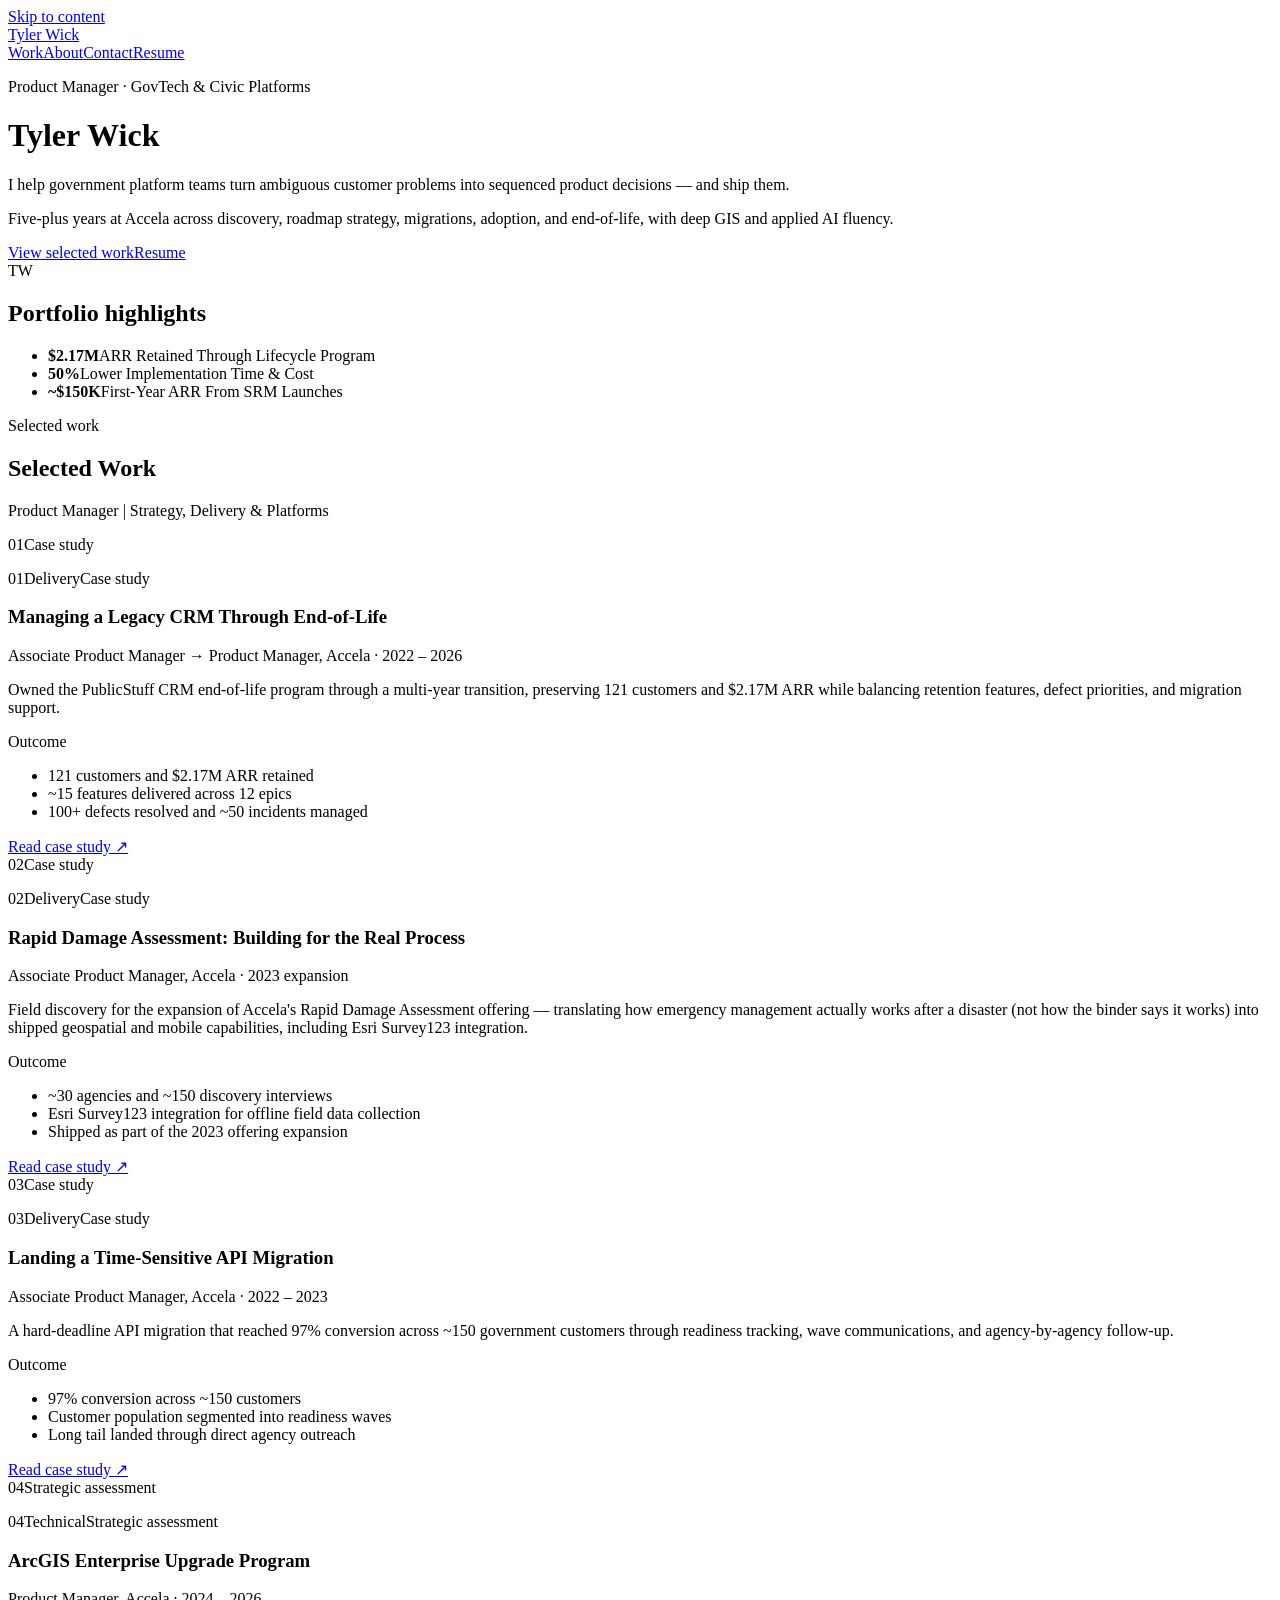
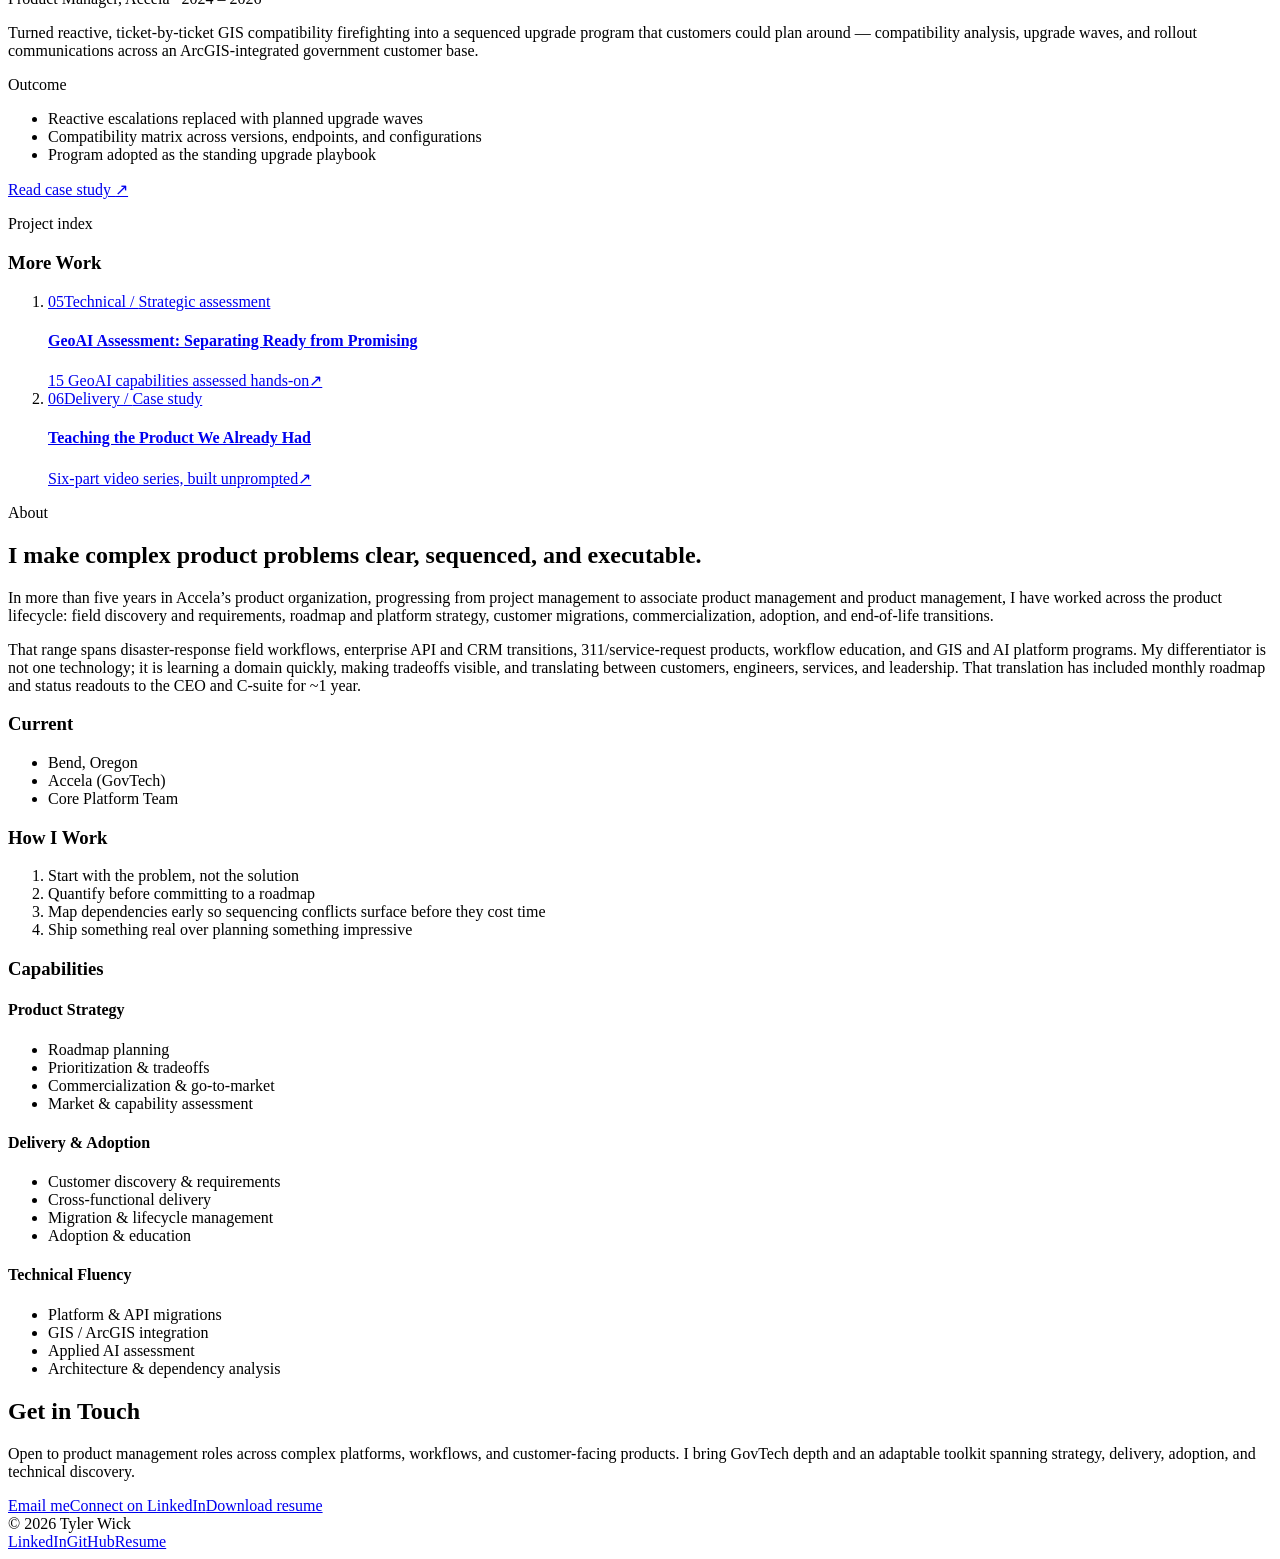
==== commit cb88b093: "deploy: proof-first portfolio refresh - GovTech hiring thesis in hero, role/timeline on cards - Outc" ====
--- a/index.html
+++ b/index.html
@@ -1 +1 @@
-<!DOCTYPE html><html lang="en"><head><meta charSet="utf-8"/><meta name="viewport" content="width=device-width, initial-scale=1"/><link rel="stylesheet" href="/tylerwilliamwick/_next/static/chunks/0ym7w45bspexz.css" data-precedence="next"/><link rel="preload" as="script" fetchPriority="low" href="/tylerwilliamwick/_next/static/chunks/04d954afkz.es.js"/><script src="/tylerwilliamwick/_next/static/chunks/0pqt~8bl3ukh4.js" async=""></script><script src="/tylerwilliamwick/_next/static/chunks/0a59xkexfu871.js" async=""></script><script src="/tylerwilliamwick/_next/static/chunks/00ilazh50sdzh.js" async=""></script><script src="/tylerwilliamwick/_next/static/chunks/turbopack-0_d.l7~7yms~6.js" async=""></script><script src="/tylerwilliamwick/_next/static/chunks/151oakbew5qe9.js" async=""></script><script src="/tylerwilliamwick/_next/static/chunks/0d3shmwh5_nmn.js" async=""></script><script src="/tylerwilliamwick/_next/static/chunks/0ka051yepewro.js" async=""></script><title>Tyler Wick | Product Manager | Strategy, Delivery &amp; Platforms</title><meta name="description" content="Product manager with 5+ years in GovTech spanning strategy, discovery, platform delivery, migrations, commercialization, lifecycle management, GIS, and AI."/><link rel="canonical" href="https://tylerwilliamwick.github.io/tylerwilliamwick/"/><meta property="og:title" content="Tyler Wick | Product Manager for Complex Platforms"/><meta property="og:description" content="Product manager across strategy, discovery, delivery, adoption, and lifecycle change, with deep GovTech, GIS, and applied AI experience."/><meta property="og:url" content="https://tylerwilliamwick.github.io/tylerwilliamwick/"/><meta property="og:image" content="https://tylerwilliamwick.github.io/tylerwilliamwick/og-image.png"/><meta property="og:image:width" content="1200"/><meta property="og:image:height" content="630"/><meta property="og:image:alt" content="Tyler Wick - Product Manager"/><meta property="og:type" content="website"/><meta name="twitter:card" content="summary_large_image"/><meta name="twitter:title" content="Tyler Wick | Product Manager for Complex Platforms"/><meta name="twitter:description" content="Product manager across strategy, discovery, delivery, adoption, and lifecycle change, with deep GovTech and technical product experience."/><meta name="twitter:image" content="https://tylerwilliamwick.github.io/tylerwilliamwick/og-image.png"/><link rel="icon" href="/tylerwilliamwick/icon.svg?icon.07~yqx8c39y--.svg" sizes="any" type="image/svg+xml"/><script src="/tylerwilliamwick/_next/static/chunks/03~yq9q893hmn.js" noModule=""></script></head><body><div hidden=""><!--$--><!--/$--></div><a href="#main-content" class="skip-link">Skip to content</a><script type="application/ld+json">{"@context":"https://schema.org","@type":"Person","name":"Tyler Wick","jobTitle":"Product Manager","url":"https://tylerwilliamwick.github.io/tylerwilliamwick/","sameAs":["https://www.linkedin.com/in/tylerwilliamwick/","https://github.com/tylerwilliamwick"]}</script><nav class="portfolio-nav" aria-label="Primary"><div class="portfolio-wrap portfolio-nav-inner"><a class="portfolio-mark" aria-label="Tyler Wick - Home" href="/tylerwilliamwick/">Tyler Wick</a><div class="portfolio-links"><a href="/tylerwilliamwick/#work">Work</a><a href="/tylerwilliamwick/#about">About</a><a href="/tylerwilliamwick/#contact">Contact</a><a href="/tylerwilliamwick/resume.pdf" download="">Resume</a></div></div></nav><main id="main-content"><header class="portfolio-hero"><div class="portfolio-wrap"><div class="portfolio-hero-layout"><div class="portfolio-hero-content"><p class="portfolio-eyebrow">Product Manager · Strategy · Delivery · Technical Fluency</p><h1 class="portfolio-hero-title">Tyler Wick</h1><div class="portfolio-hero-copy"><p>I turn complex customer problems into product direction teams can execute,</p><p>from discovery and roadmap decisions through delivery, adoption, and lifecycle change,</p><p>with deep experience in GovTech platforms, GIS, and applied AI.</p></div><div class="portfolio-actions"><a class="portfolio-button primary" href="#work">View selected work</a><a class="portfolio-button" href="/tylerwilliamwick/resume.pdf" download="">Resume</a></div></div><div class="portfolio-studio-mark" aria-hidden="true"><span class="portfolio-studio-mark-letter">T</span><span class="portfolio-studio-mark-letter">W</span><span class="portfolio-studio-mark-bar"></span></div></div></div></header><section class="portfolio-proof-strip" aria-labelledby="portfolio-highlights"><div class="portfolio-wrap"><h2 id="portfolio-highlights" class="sr-only">Portfolio highlights</h2><ul class="portfolio-metrics"><li class="portfolio-metric"><strong>$2.17M</strong><span>ARR Retained Through Lifecycle Program</span></li><li class="portfolio-metric"><strong>50%</strong><span>Lower Implementation Time &amp; Cost</span></li><li class="portfolio-metric"><strong>~$150K</strong><span>First-Year ARR From SRM Launches</span></li></ul></div></section><section id="work" class="portfolio-section portfolio-work"><div class="portfolio-wrap"><header class="portfolio-section-head"><div><p class="portfolio-kicker">Selected work</p><h2>Selected Work</h2></div><p>Product Manager | Strategy, Delivery &amp; Platforms</p></header><div class="portfolio-stories"><article class="portfolio-story"><div class="portfolio-story-poster" aria-hidden="true" data-index="1" data-poster="publicstuff-lifecycle"><span class="portfolio-poster-number">01</span><span class="portfolio-poster-fragment">Case study</span><span class="portfolio-poster-shape primary"></span><span class="portfolio-poster-shape secondary"></span></div><div class="portfolio-story-copy"><p class="portfolio-story-meta"><span>01</span><span>Delivery</span><span>Case study</span></p><h3>Managing a Legacy CRM Through End-of-Life</h3><p class="portfolio-story-summary">Owned the PublicStuff CRM end-of-life program through a multi-year transition, preserving 121 customers and $2.17M ARR while balancing retention features, defect priorities, and migration support.</p><div class="portfolio-story-outcomes"><p>Outcome</p><ul><li>121 customers and $2.17M ARR retained</li><li>~15 features delivered across 12 epics</li><li>100+ defects resolved and ~50 incidents managed</li></ul></div><a class="portfolio-story-link" href="/tylerwilliamwick/case-studies/publicstuff-lifecycle/">Read case study <span aria-hidden="true">↗</span></a></div></article><article class="portfolio-story"><div class="portfolio-story-poster" aria-hidden="true" data-index="2" data-poster="rda-field-discovery"><span class="portfolio-poster-number">02</span><span class="portfolio-poster-fragment">Case study</span><span class="portfolio-poster-shape primary"></span><span class="portfolio-poster-shape secondary"></span></div><div class="portfolio-story-copy"><p class="portfolio-story-meta"><span>02</span><span>Delivery</span><span>Case study</span></p><h3>Rapid Damage Assessment: Building for the Real Process</h3><p class="portfolio-story-summary">Field discovery for the expansion of Accela&#x27;s Rapid Damage Assessment offering — translating how emergency management actually works after a disaster (not how the binder says it works) into shipped geospatial and mobile capabilities, including Esri Survey123 integration.</p><div class="portfolio-story-outcomes"><p>Outcome</p><ul><li>~30 agencies and ~150 discovery interviews</li><li>Esri Survey123 integration for offline field data collection</li><li>Shipped as part of the 2023 offering expansion</li></ul></div><a class="portfolio-story-link" href="/tylerwilliamwick/case-studies/rda-field-discovery/">Read case study <span aria-hidden="true">↗</span></a></div></article><article class="portfolio-story"><div class="portfolio-story-poster" aria-hidden="true" data-index="3" data-poster="api-migration"><span class="portfolio-poster-number">03</span><span class="portfolio-poster-fragment">Case study</span><span class="portfolio-poster-shape primary"></span><span class="portfolio-poster-shape secondary"></span></div><div class="portfolio-story-copy"><p class="portfolio-story-meta"><span>03</span><span>Delivery</span><span>Case study</span></p><h3>Landing a Time-Sensitive API Migration</h3><p class="portfolio-story-summary">A hard-deadline API migration that reached 97% conversion across ~150 government customers through readiness tracking, wave communications, and agency-by-agency follow-up.</p><div class="portfolio-story-outcomes"><p>Outcome</p><ul><li>97% conversion across ~150 customers</li><li>Customer population segmented into readiness waves</li><li>Long tail landed through direct agency outreach</li></ul></div><a class="portfolio-story-link" href="/tylerwilliamwick/case-studies/api-migration/">Read case study <span aria-hidden="true">↗</span></a></div></article><article class="portfolio-story"><div class="portfolio-story-poster" aria-hidden="true" data-index="4" data-poster="arcgis-upgrade-program"><span class="portfolio-poster-number">04</span><span class="portfolio-poster-fragment">Strategic assessment</span><span class="portfolio-poster-shape primary"></span><span class="portfolio-poster-shape secondary"></span></div><div class="portfolio-story-copy"><p class="portfolio-story-meta"><span>04</span><span>Technical</span><span>Strategic assessment</span></p><h3>ArcGIS Enterprise Upgrade Program</h3><p class="portfolio-story-summary">Turned reactive, ticket-by-ticket GIS compatibility firefighting into a sequenced upgrade program that customers could plan around — compatibility analysis, upgrade waves, and rollout communications across an ArcGIS-integrated government customer base.</p><div class="portfolio-story-outcomes"><p>Outcome</p><ul><li>Reactive escalations replaced with planned upgrade waves</li><li>Compatibility matrix across versions, endpoints, and configurations</li><li>Program adopted as the standing upgrade playbook</li></ul></div><a class="portfolio-story-link" href="/tylerwilliamwick/case-studies/arcgis-upgrade-program/">Read case study <span aria-hidden="true">↗</span></a></div></article></div><section class="portfolio-more-work" aria-labelledby="more-work-heading"><header><p class="portfolio-kicker">Project index</p><h3 id="more-work-heading">More Work</h3></header><ol><li class="portfolio-more-work-item"><a href="/tylerwilliamwick/case-studies/geoai-readiness/"><span class="portfolio-more-work-number">05</span><span class="portfolio-more-work-meta">Technical<!-- --> / <!-- -->Strategic assessment</span><h4>GeoAI Assessment: Separating Ready from Promising</h4><span class="portfolio-more-work-outcome">15 GeoAI capabilities assessed hands-on</span><span class="portfolio-more-work-arrow" aria-hidden="true">↗</span></a></li><li class="portfolio-more-work-item"><a href="/tylerwilliamwick/case-studies/json-training-series/"><span class="portfolio-more-work-number">06</span><span class="portfolio-more-work-meta">Delivery<!-- --> / <!-- -->Case study</span><h4>Teaching the Product We Already Had</h4><span class="portfolio-more-work-outcome">Six-part video series, built unprompted</span><span class="portfolio-more-work-arrow" aria-hidden="true">↗</span></a></li><li class="portfolio-more-work-item"><a href="/tylerwilliamwick/case-studies/311-triage-prototype/"><span class="portfolio-more-work-number">07</span><span class="portfolio-more-work-meta">Technical<!-- --> / <!-- -->Case study</span><h4>AI-Assisted 311 Triage: Building in Public</h4><span class="portfolio-more-work-outcome">Synthetic requests and open data only</span><span class="portfolio-more-work-arrow" aria-hidden="true">↗</span></a></li></ol></section></div></section><section id="about" class="portfolio-section portfolio-about-editorial"><div class="portfolio-wrap"><header class="portfolio-about-heading"><p class="portfolio-kicker">About</p><h2>I make complex product problems clear, sequenced, and executable.</h2></header><div class="portfolio-about-layout"><div class="portfolio-about-copy"><p>In more than five years in Accela’s product organization, progressing from project management to associate product management and product management, I have worked across the product lifecycle: field discovery and requirements, roadmap and platform strategy, customer migrations, commercialization, adoption, and end-of-life transitions.</p><p>That range spans disaster-response field workflows, enterprise API and CRM transitions, 311/service-request products, workflow education, and GIS and AI platform programs. My differentiator is not one technology; it is learning a domain quickly, making tradeoffs visible, and translating between customers, engineers, services, and leadership. That translation has included monthly roadmap and status readouts to the CEO and C-suite for ~1 year.</p></div><aside class="portfolio-about-details" aria-label="Current role and approach"><div><h3>Current</h3><ul><li>Bend, Oregon</li><li>Accela (GovTech)</li><li>Core Platform Team</li></ul></div><div><h3>How I Work</h3><ol><li>Start with the problem, not the solution</li><li>Quantify before committing to a roadmap</li><li>Map dependencies early so sequencing conflicts surface before they cost time</li><li>Ship something real over planning something impressive</li></ol></div></aside></div><section class="portfolio-capabilities" aria-labelledby="capabilities-heading"><h3 id="capabilities-heading">Capabilities</h3><div><section><h4>Product Strategy</h4><ul><li>Roadmap planning</li><li>Prioritization &amp; tradeoffs</li><li>Commercialization &amp; go-to-market</li><li>Market &amp; capability assessment</li></ul></section><section><h4>Delivery &amp; Adoption</h4><ul><li>Customer discovery &amp; requirements</li><li>Cross-functional delivery</li><li>Migration &amp; lifecycle management</li><li>Adoption &amp; education</li></ul></section><section><h4>Technical Fluency</h4><ul><li>Platform &amp; API migrations</li><li>GIS / ArcGIS integration</li><li>Applied AI assessment</li><li>Architecture &amp; dependency analysis</li></ul></section></div></section></div></section><section id="contact" class="portfolio-section portfolio-contact-finale"><div class="portfolio-wrap portfolio-contact"><div><h2>Get in Touch</h2><p class="portfolio-lead">Open to product management roles across complex platforms, workflows, and customer-facing products. I bring GovTech depth and an adaptable toolkit spanning strategy, delivery, adoption, and technical discovery.</p></div><div class="portfolio-actions"><a href="mailto:tylerwilliamwick@gmail.com" class="portfolio-button primary">Email me</a><a href="https://www.linkedin.com/in/tylerwilliamwick/" target="_blank" rel="noopener noreferrer" class="portfolio-button">Connect on LinkedIn</a><a href="/tylerwilliamwick/resume.pdf" download="" class="portfolio-button">Download resume</a></div></div></section><footer class="portfolio-footer"><div class="portfolio-wrap portfolio-footer-inner"><span>© <!-- -->2026<!-- --> Tyler Wick</span><div class="portfolio-footer-links"><a href="https://www.linkedin.com/in/tylerwilliamwick/" target="_blank" rel="noopener noreferrer">LinkedIn</a><a href="https://github.com/tylerwilliamwick" target="_blank" rel="noopener noreferrer">GitHub</a><a href="/tylerwilliamwick/resume.pdf" download="">Resume</a></div></div></footer></main><!--$--><!--/$--><!--$!--><template data-dgst="BAILOUT_TO_CLIENT_SIDE_RENDERING"></template><!--/$--><script src="/tylerwilliamwick/_next/static/chunks/04d954afkz.es.js" id="_R_" async=""></script><script>(self.__next_f=self.__next_f||[]).push([0])</script><script>self.__next_f.push([1,"1:\"$Sreact.fragment\"\n2:I[39756,[\"/tylerwilliamwick/_next/static/chunks/151oakbew5qe9.js\",\"/tylerwilliamwick/_next/static/chunks/0d3shmwh5_nmn.js\"],\"default\"]\n3:I[37457,[\"/tylerwilliamwick/_next/static/chunks/151oakbew5qe9.js\",\"/tylerwilliamwick/_next/static/chunks/0d3shmwh5_nmn.js\"],\"default\"]\n4:I[22016,[\"/tylerwilliamwick/_next/static/chunks/151oakbew5qe9.js\",\"/tylerwilliamwick/_next/static/chunks/0d3shmwh5_nmn.js\",\"/tylerwilliamwick/_next/static/chunks/0ka051yepewro.js\"],\"\"]\n5:I[2355,[\"/tylerwilliamwick/_next/static/chunks/151oakbew5qe9.js\",\"/tylerwilliamwick/_next/static/chunks/0d3shmwh5_nmn.js\"],\"Analytics\"]\nf:I[68027,[\"/tylerwilliamwick/_next/static/chunks/151oakbew5qe9.js\",\"/tylerwilliamwick/_next/static/chunks/0d3shmwh5_nmn.js\"],\"default\",1]\n:HL[\"/tylerwilliamwick/_next/static/chunks/0ym7w45bspexz.css\",\"style\"]\n"])</script><script>self.__next_f.push([1,"0:{\"P\":null,\"c\":[\"\",\"\"],\"q\":\"\",\"i\":false,\"f\":[[[\"\",{\"children\":[\"__PAGE__\",{}]},\"$undefined\",\"$undefined\",16],[[\"$\",\"$1\",\"c\",{\"children\":[[[\"$\",\"link\",\"0\",{\"rel\":\"stylesheet\",\"href\":\"/tylerwilliamwick/_next/static/chunks/0ym7w45bspexz.css\",\"precedence\":\"next\",\"crossOrigin\":\"$undefined\",\"nonce\":\"$undefined\"}],[\"$\",\"script\",\"script-0\",{\"src\":\"/tylerwilliamwick/_next/static/chunks/151oakbew5qe9.js\",\"async\":true,\"nonce\":\"$undefined\"}],[\"$\",\"script\",\"script-1\",{\"src\":\"/tylerwilliamwick/_next/static/chunks/0d3shmwh5_nmn.js\",\"async\":true,\"nonce\":\"$undefined\"}]],[\"$\",\"html\",null,{\"lang\":\"en\",\"children\":[\"$\",\"body\",null,{\"children\":[[\"$\",\"a\",null,{\"href\":\"#main-content\",\"className\":\"skip-link\",\"children\":\"Skip to content\"}],[\"$\",\"script\",null,{\"type\":\"application/ld+json\",\"dangerouslySetInnerHTML\":{\"__html\":\"{\\\"@context\\\":\\\"https://schema.org\\\",\\\"@type\\\":\\\"Person\\\",\\\"name\\\":\\\"Tyler Wick\\\",\\\"jobTitle\\\":\\\"Product Manager\\\",\\\"url\\\":\\\"https://tylerwilliamwick.github.io/tylerwilliamwick/\\\",\\\"sameAs\\\":[\\\"https://www.linkedin.com/in/tylerwilliamwick/\\\",\\\"https://github.com/tylerwilliamwick\\\"]}\"}}],[\"$\",\"$L2\",null,{\"parallelRouterKey\":\"children\",\"error\":\"$undefined\",\"errorStyles\":\"$undefined\",\"errorScripts\":\"$undefined\",\"template\":[\"$\",\"$L3\",null,{}],\"templateStyles\":\"$undefined\",\"templateScripts\":\"$undefined\",\"notFound\":[[\"$\",\"main\",null,{\"id\":\"main-content\",\"className\":\"portfolio-not-found\",\"children\":[\"$\",\"div\",null,{\"className\":\"portfolio-card\",\"children\":[[\"$\",\"p\",null,{\"className\":\"portfolio-kicker\",\"children\":\"404\"}],[\"$\",\"h1\",null,{\"children\":\"Page not found\"}],[\"$\",\"p\",null,{\"className\":\"portfolio-lead\",\"children\":\"The page you’re looking for doesn’t exist or has been moved.\"}],[\"$\",\"div\",null,{\"className\":\"portfolio-actions\",\"children\":[\"$\",\"$L4\",null,{\"href\":\"/\",\"className\":\"portfolio-button primary\",\"children\":\"Back to homepage\"}]}]]}]}],[]],\"forbidden\":\"$undefined\",\"unauthorized\":\"$undefined\"}],[\"$\",\"$L5\",null,{}]]}]}]]}],{\"children\":[[\"$\",\"$1\",\"c\",{\"children\":[[[\"$\",\"nav\",null,{\"className\":\"portfolio-nav\",\"aria-label\":\"Primary\",\"children\":[\"$\",\"div\",null,{\"className\":\"portfolio-wrap portfolio-nav-inner\",\"children\":[[\"$\",\"$L4\",null,{\"href\":\"/\",\"className\":\"portfolio-mark\",\"aria-label\":\"Tyler Wick - Home\",\"children\":\"Tyler Wick\"}],[\"$\",\"div\",null,{\"className\":\"portfolio-links\",\"children\":[[\"$\",\"$L4\",null,{\"href\":\"/#work\",\"children\":\"Work\"}],[\"$\",\"$L4\",null,{\"href\":\"/#about\",\"children\":\"About\"}],[\"$\",\"$L4\",null,{\"href\":\"/#contact\",\"children\":\"Contact\"}],[\"$\",\"a\",null,{\"href\":\"/tylerwilliamwick/resume.pdf\",\"download\":true,\"children\":\"Resume\"}]]}]]}]}],[\"$\",\"main\",null,{\"id\":\"main-content\",\"children\":[[[\"$\",\"header\",null,{\"className\":\"portfolio-hero\",\"children\":[\"$\",\"div\",null,{\"className\":\"portfolio-wrap\",\"children\":[\"$\",\"div\",null,{\"className\":\"portfolio-hero-layout\",\"children\":[[\"$\",\"div\",null,{\"className\":\"portfolio-hero-content\",\"children\":[[\"$\",\"p\",null,{\"className\":\"portfolio-eyebrow\",\"children\":\"Product Manager · Strategy · Delivery · Technical Fluency\"}],[\"$\",\"h1\",null,{\"className\":\"portfolio-hero-title\",\"children\":\"Tyler Wick\"}],[\"$\",\"div\",null,{\"className\":\"portfolio-hero-copy\",\"children\":[[\"$\",\"p\",\"I turn complex customer problems into product direction teams can execute,\",{\"children\":\"I turn complex customer problems into product direction teams can execute,\"}],[\"$\",\"p\",\"from discovery and roadmap decisions through delivery, adoption, and lifecycle change,\",{\"children\":\"from discovery and roadmap decisions through delivery, adoption, and lifecycle change,\"}],[\"$\",\"p\",\"with deep experience in GovTech platforms, GIS, and applied AI.\",{\"children\":\"with deep experience in GovTech platforms, GIS, and applied AI.\"}]]}],[\"$\",\"div\",null,{\"className\":\"portfolio-actions\",\"children\":[[\"$\",\"a\",null,{\"className\":\"portfolio-button primary\",\"href\":\"#work\",\"children\":\"View selected work\"}],[\"$\",\"a\",null,{\"className\":\"portfolio-button\",\"href\":\"/tylerwilliamwick/resume.pdf\",\"download\":true,\"children\":\"Resume\"}]]}]]}],[\"$\",\"div\",null,{\"className\":\"portfolio-studio-mark\",\"aria-hidden\":\"true\",\"children\":[[\"$\",\"span\",null,{\"className\":\"portfolio-studio-mark-letter\",\"children\":\"T\"}],[\"$\",\"span\",null,{\"className\":\"portfolio-studio-mark-letter\",\"children\":\"W\"}],[\"$\",\"span\",null,{\"className\":\"portfolio-studio-mark-bar\"}]]}]]}]}]}],[\"$\",\"section\",null,{\"className\":\"portfolio-proof-strip\",\"aria-labelledby\":\"portfolio-highlights\",\"children\":[\"$\",\"div\",null,{\"className\":\"portfolio-wrap\",\"children\":[[\"$\",\"h2\",null,{\"id\":\"portfolio-highlights\",\"className\":\"sr-only\",\"children\":\"Portfolio highlights\"}],[\"$\",\"ul\",null,{\"className\":\"portfolio-metrics\",\"children\":[\"$L6\",\"$L7\",\"$L8\"]}]]}]}]],\"$L9\",\"$La\",\"$Lb\"]}]],[\"$Lc\"],\"$Ld\"]}],{},null,false,null]},null,false,null],\"$Le\",false]],\"m\":\"$undefined\",\"G\":[\"$f\",[\"$L10\"]],\"S\":true,\"h\":null,\"s\":\"$undefined\",\"l\":\"$undefined\",\"p\":\"$undefined\",\"d\":\"$undefined\",\"b\":\"MYSfdqGIU3CSqZ7t4b3zW\"}\n"])</script><script>self.__next_f.push([1,"15:I[97367,[\"/tylerwilliamwick/_next/static/chunks/151oakbew5qe9.js\",\"/tylerwilliamwick/_next/static/chunks/0d3shmwh5_nmn.js\"],\"OutletBoundary\"]\n16:\"$Sreact.suspense\"\n18:I[97367,[\"/tylerwilliamwick/_next/static/chunks/151oakbew5qe9.js\",\"/tylerwilliamwick/_next/static/chunks/0d3shmwh5_nmn.js\"],\"ViewportBoundary\"]\n1a:I[97367,[\"/tylerwilliamwick/_next/static/chunks/151oakbew5qe9.js\",\"/tylerwilliamwick/_next/static/chunks/0d3shmwh5_nmn.js\"],\"MetadataBoundary\"]\n6:[\"$\",\"li\",\"ARR Retained Through Lifecycle Program\",{\"className\":\"portfolio-metric\",\"children\":[[\"$\",\"strong\",null,{\"children\":\"$$2.17M\"}],[\"$\",\"span\",null,{\"children\":\"ARR Retained Through Lifecycle Program\"}]]}]\n7:[\"$\",\"li\",\"Lower Implementation Time \u0026 Cost\",{\"className\":\"portfolio-metric\",\"children\":[[\"$\",\"strong\",null,{\"children\":\"50%\"}],[\"$\",\"span\",null,{\"children\":\"Lower Implementation Time \u0026 Cost\"}]]}]\n8:[\"$\",\"li\",\"First-Year ARR From SRM Launches\",{\"className\":\"portfolio-metric\",\"children\":[[\"$\",\"strong\",null,{\"children\":\"~$150K\"}],[\"$\",\"span\",null,{\"children\":\"First-Year ARR From SRM Launches\"}]]}]\n"])</script><script>self.__next_f.push([1,"9:[\"$\",\"section\",null,{\"id\":\"work\",\"className\":\"portfolio-section portfolio-work\",\"children\":[\"$\",\"div\",null,{\"className\":\"portfolio-wrap\",\"children\":[[\"$\",\"header\",null,{\"className\":\"portfolio-section-head\",\"children\":[[\"$\",\"div\",null,{\"children\":[[\"$\",\"p\",null,{\"className\":\"portfolio-kicker\",\"children\":\"Selected work\"}],[\"$\",\"h2\",null,{\"children\":\"Selected Work\"}]]}],[\"$\",\"p\",null,{\"children\":\"Product Manager | Strategy, Delivery \u0026 Platforms\"}]]}],[\"$\",\"div\",null,{\"className\":\"portfolio-stories\",\"children\":[[\"$\",\"article\",\"publicstuff-lifecycle\",{\"className\":\"portfolio-story\",\"children\":[[\"$\",\"div\",null,{\"className\":\"portfolio-story-poster\",\"aria-hidden\":\"true\",\"data-index\":1,\"data-poster\":\"publicstuff-lifecycle\",\"children\":[[\"$\",\"span\",null,{\"className\":\"portfolio-poster-number\",\"children\":\"01\"}],[\"$\",\"span\",null,{\"className\":\"portfolio-poster-fragment\",\"children\":\"Case study\"}],[\"$\",\"span\",null,{\"className\":\"portfolio-poster-shape primary\"}],[\"$\",\"span\",null,{\"className\":\"portfolio-poster-shape secondary\"}]]}],[\"$\",\"div\",null,{\"className\":\"portfolio-story-copy\",\"children\":[[\"$\",\"p\",null,{\"className\":\"portfolio-story-meta\",\"children\":[[\"$\",\"span\",null,{\"children\":\"01\"}],[\"$\",\"span\",null,{\"children\":\"Delivery\"}],[\"$\",\"span\",null,{\"children\":\"Case study\"}]]}],[\"$\",\"h3\",null,{\"children\":\"Managing a Legacy CRM Through End-of-Life\"}],[\"$\",\"p\",null,{\"className\":\"portfolio-story-summary\",\"children\":\"Owned the PublicStuff CRM end-of-life program through a multi-year transition, preserving 121 customers and $2.17M ARR while balancing retention features, defect priorities, and migration support.\"}],[\"$\",\"div\",null,{\"className\":\"portfolio-story-outcomes\",\"children\":[[\"$\",\"p\",null,{\"children\":\"Outcome\"}],[\"$\",\"ul\",null,{\"children\":[[\"$\",\"li\",\"121 customers and $2.17M ARR retained\",{\"children\":\"121 customers and $2.17M ARR retained\"}],[\"$\",\"li\",\"~15 features delivered across 12 epics\",{\"children\":\"~15 features delivered across 12 epics\"}],[\"$\",\"li\",\"100+ defects resolved and ~50 incidents managed\",{\"children\":\"100+ defects resolved and ~50 incidents managed\"}]]}]]}],[\"$\",\"$L4\",null,{\"href\":\"/case-studies/publicstuff-lifecycle\",\"className\":\"portfolio-story-link\",\"children\":[\"Read case study \",[\"$\",\"span\",null,{\"aria-hidden\":\"true\",\"children\":\"↗\"}]]}]]}]]}],[\"$\",\"article\",\"rda-field-discovery\",{\"className\":\"portfolio-story\",\"children\":[[\"$\",\"div\",null,{\"className\":\"portfolio-story-poster\",\"aria-hidden\":\"true\",\"data-index\":2,\"data-poster\":\"rda-field-discovery\",\"children\":[[\"$\",\"span\",null,{\"className\":\"portfolio-poster-number\",\"children\":\"02\"}],[\"$\",\"span\",null,{\"className\":\"portfolio-poster-fragment\",\"children\":\"Case study\"}],[\"$\",\"span\",null,{\"className\":\"portfolio-poster-shape primary\"}],[\"$\",\"span\",null,{\"className\":\"portfolio-poster-shape secondary\"}]]}],[\"$\",\"div\",null,{\"className\":\"portfolio-story-copy\",\"children\":[[\"$\",\"p\",null,{\"className\":\"portfolio-story-meta\",\"children\":[[\"$\",\"span\",null,{\"children\":\"02\"}],[\"$\",\"span\",null,{\"children\":\"Delivery\"}],[\"$\",\"span\",null,{\"children\":\"Case study\"}]]}],[\"$\",\"h3\",null,{\"children\":\"Rapid Damage Assessment: Building for the Real Process\"}],[\"$\",\"p\",null,{\"className\":\"portfolio-story-summary\",\"children\":\"Field discovery for the expansion of Accela's Rapid Damage Assessment offering — translating how emergency management actually works after a disaster (not how the binder says it works) into shipped geospatial and mobile capabilities, including Esri Survey123 integration.\"}],[\"$\",\"div\",null,{\"className\":\"portfolio-story-outcomes\",\"children\":[[\"$\",\"p\",null,{\"children\":\"Outcome\"}],[\"$\",\"ul\",null,{\"children\":[[\"$\",\"li\",\"~30 agencies and ~150 discovery interviews\",{\"children\":\"~30 agencies and ~150 discovery interviews\"}],[\"$\",\"li\",\"Esri Survey123 integration for offline field data collection\",{\"children\":\"Esri Survey123 integration for offline field data collection\"}],[\"$\",\"li\",\"Shipped as part of the 2023 offering expansion\",{\"children\":\"Shipped as part of the 2023 offering expansion\"}]]}]]}],[\"$\",\"$L4\",null,{\"href\":\"/case-studies/rda-field-discovery\",\"className\":\"portfolio-story-link\",\"children\":[\"Read case study \",[\"$\",\"span\",null,{\"aria-hidden\":\"true\",\"children\":\"↗\"}]]}]]}]]}],[\"$\",\"article\",\"api-migration\",{\"className\":\"portfolio-story\",\"children\":[\"$L11\",\"$L12\"]}],\"$L13\"]}],\"$L14\"]}]}]\n"])</script><script>self.__next_f.push([1,"a:[\"$\",\"section\",null,{\"id\":\"about\",\"className\":\"portfolio-section portfolio-about-editorial\",\"children\":[\"$\",\"div\",null,{\"className\":\"portfolio-wrap\",\"children\":[[\"$\",\"header\",null,{\"className\":\"portfolio-about-heading\",\"children\":[[\"$\",\"p\",null,{\"className\":\"portfolio-kicker\",\"children\":\"About\"}],[\"$\",\"h2\",null,{\"children\":\"I make complex product problems clear, sequenced, and executable.\"}]]}],[\"$\",\"div\",null,{\"className\":\"portfolio-about-layout\",\"children\":[[\"$\",\"div\",null,{\"className\":\"portfolio-about-copy\",\"children\":[[\"$\",\"p\",null,{\"children\":\"In more than five years in Accela’s product organization, progressing from project management to associate product management and product management, I have worked across the product lifecycle: field discovery and requirements, roadmap and platform strategy, customer migrations, commercialization, adoption, and end-of-life transitions.\"}],[\"$\",\"p\",null,{\"children\":\"That range spans disaster-response field workflows, enterprise API and CRM transitions, 311/service-request products, workflow education, and GIS and AI platform programs. My differentiator is not one technology; it is learning a domain quickly, making tradeoffs visible, and translating between customers, engineers, services, and leadership. That translation has included monthly roadmap and status readouts to the CEO and C-suite for ~1 year.\"}]]}],[\"$\",\"aside\",null,{\"className\":\"portfolio-about-details\",\"aria-label\":\"Current role and approach\",\"children\":[[\"$\",\"div\",null,{\"children\":[[\"$\",\"h3\",null,{\"children\":\"Current\"}],[\"$\",\"ul\",null,{\"children\":[[\"$\",\"li\",null,{\"children\":\"Bend, Oregon\"}],[\"$\",\"li\",null,{\"children\":\"Accela (GovTech)\"}],[\"$\",\"li\",null,{\"children\":\"Core Platform Team\"}]]}]]}],[\"$\",\"div\",null,{\"children\":[[\"$\",\"h3\",null,{\"children\":\"How I Work\"}],[\"$\",\"ol\",null,{\"children\":[[\"$\",\"li\",\"Start with the problem, not the solution\",{\"children\":\"Start with the problem, not the solution\"}],[\"$\",\"li\",\"Quantify before committing to a roadmap\",{\"children\":\"Quantify before committing to a roadmap\"}],[\"$\",\"li\",\"Map dependencies early so sequencing conflicts surface before they cost time\",{\"children\":\"Map dependencies early so sequencing conflicts surface before they cost time\"}],[\"$\",\"li\",\"Ship something real over planning something impressive\",{\"children\":\"Ship something real over planning something impressive\"}]]}]]}]]}]]}],[\"$\",\"section\",null,{\"className\":\"portfolio-capabilities\",\"aria-labelledby\":\"capabilities-heading\",\"children\":[[\"$\",\"h3\",null,{\"id\":\"capabilities-heading\",\"children\":\"Capabilities\"}],[\"$\",\"div\",null,{\"children\":[[\"$\",\"section\",\"Product Strategy\",{\"children\":[[\"$\",\"h4\",null,{\"children\":\"Product Strategy\"}],[\"$\",\"ul\",null,{\"children\":[[\"$\",\"li\",\"Roadmap planning\",{\"children\":\"Roadmap planning\"}],[\"$\",\"li\",\"Prioritization \u0026 tradeoffs\",{\"children\":\"Prioritization \u0026 tradeoffs\"}],[\"$\",\"li\",\"Commercialization \u0026 go-to-market\",{\"children\":\"Commercialization \u0026 go-to-market\"}],[\"$\",\"li\",\"Market \u0026 capability assessment\",{\"children\":\"Market \u0026 capability assessment\"}]]}]]}],[\"$\",\"section\",\"Delivery \u0026 Adoption\",{\"children\":[[\"$\",\"h4\",null,{\"children\":\"Delivery \u0026 Adoption\"}],[\"$\",\"ul\",null,{\"children\":[[\"$\",\"li\",\"Customer discovery \u0026 requirements\",{\"children\":\"Customer discovery \u0026 requirements\"}],[\"$\",\"li\",\"Cross-functional delivery\",{\"children\":\"Cross-functional delivery\"}],[\"$\",\"li\",\"Migration \u0026 lifecycle management\",{\"children\":\"Migration \u0026 lifecycle management\"}],[\"$\",\"li\",\"Adoption \u0026 education\",{\"children\":\"Adoption \u0026 education\"}]]}]]}],[\"$\",\"section\",\"Technical Fluency\",{\"children\":[[\"$\",\"h4\",null,{\"children\":\"Technical Fluency\"}],[\"$\",\"ul\",null,{\"children\":[[\"$\",\"li\",\"Platform \u0026 API migrations\",{\"children\":\"Platform \u0026 API migrations\"}],[\"$\",\"li\",\"GIS / ArcGIS integration\",{\"children\":\"GIS / ArcGIS integration\"}],[\"$\",\"li\",\"Applied AI assessment\",{\"children\":\"Applied AI assessment\"}],[\"$\",\"li\",\"Architecture \u0026 dependency analysis\",{\"children\":\"Architecture \u0026 dependency analysis\"}]]}]]}]]}]]}]]}]}]\n"])</script><script>self.__next_f.push([1,"b:[[\"$\",\"section\",null,{\"id\":\"contact\",\"className\":\"portfolio-section portfolio-contact-finale\",\"children\":[\"$\",\"div\",null,{\"className\":\"portfolio-wrap portfolio-contact\",\"children\":[[\"$\",\"div\",null,{\"children\":[[\"$\",\"h2\",null,{\"children\":\"Get in Touch\"}],[\"$\",\"p\",null,{\"className\":\"portfolio-lead\",\"children\":\"Open to product management roles across complex platforms, workflows, and customer-facing products. I bring GovTech depth and an adaptable toolkit spanning strategy, delivery, adoption, and technical discovery.\"}]]}],[\"$\",\"div\",null,{\"className\":\"portfolio-actions\",\"children\":[[\"$\",\"a\",null,{\"href\":\"mailto:tylerwilliamwick@gmail.com\",\"className\":\"portfolio-button primary\",\"children\":\"Email me\"}],[\"$\",\"a\",null,{\"href\":\"https://www.linkedin.com/in/tylerwilliamwick/\",\"target\":\"_blank\",\"rel\":\"noopener noreferrer\",\"className\":\"portfolio-button\",\"children\":\"Connect on LinkedIn\"}],[\"$\",\"a\",null,{\"href\":\"/tylerwilliamwick/resume.pdf\",\"download\":true,\"className\":\"portfolio-button\",\"children\":\"Download resume\"}]]}]]}]}],[\"$\",\"footer\",null,{\"className\":\"portfolio-footer\",\"children\":[\"$\",\"div\",null,{\"className\":\"portfolio-wrap portfolio-footer-inner\",\"children\":[[\"$\",\"span\",null,{\"children\":[\"© \",2026,\" Tyler Wick\"]}],[\"$\",\"div\",null,{\"className\":\"portfolio-footer-links\",\"children\":[[\"$\",\"a\",null,{\"href\":\"https://www.linkedin.com/in/tylerwilliamwick/\",\"target\":\"_blank\",\"rel\":\"noopener noreferrer\",\"children\":\"LinkedIn\"}],[\"$\",\"a\",null,{\"href\":\"https://github.com/tylerwilliamwick\",\"target\":\"_blank\",\"rel\":\"noopener noreferrer\",\"children\":\"GitHub\"}],[\"$\",\"a\",null,{\"href\":\"/tylerwilliamwick/resume.pdf\",\"download\":true,\"children\":\"Resume\"}]]}]]}]}]]\n"])</script><script>self.__next_f.push([1,"c:[\"$\",\"script\",\"script-0\",{\"src\":\"/tylerwilliamwick/_next/static/chunks/0ka051yepewro.js\",\"async\":true,\"nonce\":\"$undefined\"}]\nd:[\"$\",\"$L15\",null,{\"children\":[\"$\",\"$16\",null,{\"name\":\"Next.MetadataOutlet\",\"children\":\"$@17\"}]}]\ne:[\"$\",\"$1\",\"h\",{\"children\":[null,[\"$\",\"$L18\",null,{\"children\":\"$L19\"}],[\"$\",\"div\",null,{\"hidden\":true,\"children\":[\"$\",\"$L1a\",null,{\"children\":[\"$\",\"$16\",null,{\"name\":\"Next.Metadata\",\"children\":\"$L1b\"}]}]}],null]}]\n10:[\"$\",\"link\",\"0\",{\"rel\":\"stylesheet\",\"href\":\"/tylerwilliamwick/_next/static/chunks/0ym7w45bspexz.css\",\"precedence\":\"next\",\"crossOrigin\":\"$undefined\",\"nonce\":\"$undefined\"}]\n"])</script><script>self.__next_f.push([1,"11:[\"$\",\"div\",null,{\"className\":\"portfolio-story-poster\",\"aria-hidden\":\"true\",\"data-index\":3,\"data-poster\":\"api-migration\",\"children\":[[\"$\",\"span\",null,{\"className\":\"portfolio-poster-number\",\"children\":\"03\"}],[\"$\",\"span\",null,{\"className\":\"portfolio-poster-fragment\",\"children\":\"Case study\"}],[\"$\",\"span\",null,{\"className\":\"portfolio-poster-shape primary\"}],[\"$\",\"span\",null,{\"className\":\"portfolio-poster-shape secondary\"}]]}]\n12:[\"$\",\"div\",null,{\"className\":\"portfolio-story-copy\",\"children\":[[\"$\",\"p\",null,{\"className\":\"portfolio-story-meta\",\"children\":[[\"$\",\"span\",null,{\"children\":\"03\"}],[\"$\",\"span\",null,{\"children\":\"Delivery\"}],[\"$\",\"span\",null,{\"children\":\"Case study\"}]]}],[\"$\",\"h3\",null,{\"children\":\"Landing a Time-Sensitive API Migration\"}],[\"$\",\"p\",null,{\"className\":\"portfolio-story-summary\",\"children\":\"A hard-deadline API migration that reached 97% conversion across ~150 government customers through readiness tracking, wave communications, and agency-by-agency follow-up.\"}],[\"$\",\"div\",null,{\"className\":\"portfolio-story-outcomes\",\"children\":[[\"$\",\"p\",null,{\"children\":\"Outcome\"}],[\"$\",\"ul\",null,{\"children\":[[\"$\",\"li\",\"97% conversion across ~150 customers\",{\"children\":\"97% conversion across ~150 customers\"}],[\"$\",\"li\",\"Customer population segmented into readiness waves\",{\"children\":\"Customer population segmented into readiness waves\"}],[\"$\",\"li\",\"Long tail landed through direct agency outreach\",{\"children\":\"Long tail landed through direct agency outreach\"}]]}]]}],[\"$\",\"$L4\",null,{\"href\":\"/case-studies/api-migration\",\"className\":\"portfolio-story-link\",\"children\":[\"Read case study \",[\"$\",\"span\",null,{\"aria-hidden\":\"true\",\"children\":\"↗\"}]]}]]}]\n"])</script><script>self.__next_f.push([1,"13:[\"$\",\"article\",\"arcgis-upgrade-program\",{\"className\":\"portfolio-story\",\"children\":[[\"$\",\"div\",null,{\"className\":\"portfolio-story-poster\",\"aria-hidden\":\"true\",\"data-index\":4,\"data-poster\":\"arcgis-upgrade-program\",\"children\":[[\"$\",\"span\",null,{\"className\":\"portfolio-poster-number\",\"children\":\"04\"}],[\"$\",\"span\",null,{\"className\":\"portfolio-poster-fragment\",\"children\":\"Strategic assessment\"}],[\"$\",\"span\",null,{\"className\":\"portfolio-poster-shape primary\"}],[\"$\",\"span\",null,{\"className\":\"portfolio-poster-shape secondary\"}]]}],[\"$\",\"div\",null,{\"className\":\"portfolio-story-copy\",\"children\":[[\"$\",\"p\",null,{\"className\":\"portfolio-story-meta\",\"children\":[[\"$\",\"span\",null,{\"children\":\"04\"}],[\"$\",\"span\",null,{\"children\":\"Technical\"}],[\"$\",\"span\",null,{\"children\":\"Strategic assessment\"}]]}],[\"$\",\"h3\",null,{\"children\":\"ArcGIS Enterprise Upgrade Program\"}],[\"$\",\"p\",null,{\"className\":\"portfolio-story-summary\",\"children\":\"Turned reactive, ticket-by-ticket GIS compatibility firefighting into a sequenced upgrade program that customers could plan around — compatibility analysis, upgrade waves, and rollout communications across an ArcGIS-integrated government customer base.\"}],[\"$\",\"div\",null,{\"className\":\"portfolio-story-outcomes\",\"children\":[[\"$\",\"p\",null,{\"children\":\"Outcome\"}],[\"$\",\"ul\",null,{\"children\":[[\"$\",\"li\",\"Reactive escalations replaced with planned upgrade waves\",{\"children\":\"Reactive escalations replaced with planned upgrade waves\"}],[\"$\",\"li\",\"Compatibility matrix across versions, endpoints, and configurations\",{\"children\":\"Compatibility matrix across versions, endpoints, and configurations\"}],[\"$\",\"li\",\"Program adopted as the standing upgrade playbook\",{\"children\":\"Program adopted as the standing upgrade playbook\"}]]}]]}],[\"$\",\"$L4\",null,{\"href\":\"/case-studies/arcgis-upgrade-program\",\"className\":\"portfolio-story-link\",\"children\":[\"Read case study \",[\"$\",\"span\",null,{\"aria-hidden\":\"true\",\"children\":\"↗\"}]]}]]}]]}]\n"])</script><script>self.__next_f.push([1,"14:[\"$\",\"section\",null,{\"className\":\"portfolio-more-work\",\"aria-labelledby\":\"more-work-heading\",\"children\":[[\"$\",\"header\",null,{\"children\":[[\"$\",\"p\",null,{\"className\":\"portfolio-kicker\",\"children\":\"Project index\"}],[\"$\",\"h3\",null,{\"id\":\"more-work-heading\",\"children\":\"More Work\"}]]}],[\"$\",\"ol\",null,{\"children\":[[\"$\",\"li\",\"geoai-readiness\",{\"className\":\"portfolio-more-work-item\",\"children\":[\"$\",\"$L4\",null,{\"href\":\"/case-studies/geoai-readiness\",\"children\":[[\"$\",\"span\",null,{\"className\":\"portfolio-more-work-number\",\"children\":\"05\"}],[\"$\",\"span\",null,{\"className\":\"portfolio-more-work-meta\",\"children\":[\"Technical\",\" / \",\"Strategic assessment\"]}],[\"$\",\"h4\",null,{\"children\":\"GeoAI Assessment: Separating Ready from Promising\"}],[\"$\",\"span\",null,{\"className\":\"portfolio-more-work-outcome\",\"children\":\"15 GeoAI capabilities assessed hands-on\"}],[\"$\",\"span\",null,{\"className\":\"portfolio-more-work-arrow\",\"aria-hidden\":\"true\",\"children\":\"↗\"}]]}]}],[\"$\",\"li\",\"json-training-series\",{\"className\":\"portfolio-more-work-item\",\"children\":[\"$\",\"$L4\",null,{\"href\":\"/case-studies/json-training-series\",\"children\":[[\"$\",\"span\",null,{\"className\":\"portfolio-more-work-number\",\"children\":\"06\"}],[\"$\",\"span\",null,{\"className\":\"portfolio-more-work-meta\",\"children\":[\"Delivery\",\" / \",\"Case study\"]}],[\"$\",\"h4\",null,{\"children\":\"Teaching the Product We Already Had\"}],[\"$\",\"span\",null,{\"className\":\"portfolio-more-work-outcome\",\"children\":\"Six-part video series, built unprompted\"}],[\"$\",\"span\",null,{\"className\":\"portfolio-more-work-arrow\",\"aria-hidden\":\"true\",\"children\":\"↗\"}]]}]}],[\"$\",\"li\",\"311-triage-prototype\",{\"className\":\"portfolio-more-work-item\",\"children\":[\"$\",\"$L4\",null,{\"href\":\"/case-studies/311-triage-prototype\",\"children\":[[\"$\",\"span\",null,{\"className\":\"portfolio-more-work-number\",\"children\":\"07\"}],[\"$\",\"span\",null,{\"className\":\"portfolio-more-work-meta\",\"children\":[\"Technical\",\" / \",\"Case study\"]}],[\"$\",\"h4\",null,{\"children\":\"AI-Assisted 311 Triage: Building in Public\"}],[\"$\",\"span\",null,{\"className\":\"portfolio-more-work-outcome\",\"children\":\"Synthetic requests and open data only\"}],[\"$\",\"span\",null,{\"className\":\"portfolio-more-work-arrow\",\"aria-hidden\":\"true\",\"children\":\"↗\"}]]}]}]]}]]}]\n"])</script><script>self.__next_f.push([1,"19:[[\"$\",\"meta\",\"0\",{\"charSet\":\"utf-8\"}],[\"$\",\"meta\",\"1\",{\"name\":\"viewport\",\"content\":\"width=device-width, initial-scale=1\"}]]\n"])</script><script>self.__next_f.push([1,"1c:I[27201,[\"/tylerwilliamwick/_next/static/chunks/151oakbew5qe9.js\",\"/tylerwilliamwick/_next/static/chunks/0d3shmwh5_nmn.js\"],\"IconMark\"]\n17:null\n"])</script><script>self.__next_f.push([1,"1b:[[\"$\",\"title\",\"0\",{\"children\":\"Tyler Wick | Product Manager | Strategy, Delivery \u0026 Platforms\"}],[\"$\",\"meta\",\"1\",{\"name\":\"description\",\"content\":\"Product manager with 5+ years in GovTech spanning strategy, discovery, platform delivery, migrations, commercialization, lifecycle management, GIS, and AI.\"}],[\"$\",\"link\",\"2\",{\"rel\":\"canonical\",\"href\":\"https://tylerwilliamwick.github.io/tylerwilliamwick/\"}],[\"$\",\"meta\",\"3\",{\"property\":\"og:title\",\"content\":\"Tyler Wick | Product Manager for Complex Platforms\"}],[\"$\",\"meta\",\"4\",{\"property\":\"og:description\",\"content\":\"Product manager across strategy, discovery, delivery, adoption, and lifecycle change, with deep GovTech, GIS, and applied AI experience.\"}],[\"$\",\"meta\",\"5\",{\"property\":\"og:url\",\"content\":\"https://tylerwilliamwick.github.io/tylerwilliamwick/\"}],[\"$\",\"meta\",\"6\",{\"property\":\"og:image\",\"content\":\"https://tylerwilliamwick.github.io/tylerwilliamwick/og-image.png\"}],[\"$\",\"meta\",\"7\",{\"property\":\"og:image:width\",\"content\":\"1200\"}],[\"$\",\"meta\",\"8\",{\"property\":\"og:image:height\",\"content\":\"630\"}],[\"$\",\"meta\",\"9\",{\"property\":\"og:image:alt\",\"content\":\"Tyler Wick - Product Manager\"}],[\"$\",\"meta\",\"10\",{\"property\":\"og:type\",\"content\":\"website\"}],[\"$\",\"meta\",\"11\",{\"name\":\"twitter:card\",\"content\":\"summary_large_image\"}],[\"$\",\"meta\",\"12\",{\"name\":\"twitter:title\",\"content\":\"Tyler Wick | Product Manager for Complex Platforms\"}],[\"$\",\"meta\",\"13\",{\"name\":\"twitter:description\",\"content\":\"Product manager across strategy, discovery, delivery, adoption, and lifecycle change, with deep GovTech and technical product experience.\"}],[\"$\",\"meta\",\"14\",{\"name\":\"twitter:image\",\"content\":\"https://tylerwilliamwick.github.io/tylerwilliamwick/og-image.png\"}],[\"$\",\"link\",\"15\",{\"rel\":\"icon\",\"href\":\"/tylerwilliamwick/icon.svg?icon.07~yqx8c39y--.svg\",\"sizes\":\"any\",\"type\":\"image/svg+xml\"}],[\"$\",\"$L1c\",\"16\",{}]]\n"])</script></body></html>+<!DOCTYPE html><html lang="en"><head><meta charSet="utf-8"/><meta name="viewport" content="width=device-width, initial-scale=1"/><link rel="stylesheet" href="/tylerwilliamwick/_next/static/chunks/13ek3gzort_wi.css" data-precedence="next"/><link rel="preload" as="script" fetchPriority="low" href="/tylerwilliamwick/_next/static/chunks/04d954afkz.es.js"/><script src="/tylerwilliamwick/_next/static/chunks/0pqt~8bl3ukh4.js" async=""></script><script src="/tylerwilliamwick/_next/static/chunks/0a59xkexfu871.js" async=""></script><script src="/tylerwilliamwick/_next/static/chunks/00ilazh50sdzh.js" async=""></script><script src="/tylerwilliamwick/_next/static/chunks/turbopack-0_d.l7~7yms~6.js" async=""></script><script src="/tylerwilliamwick/_next/static/chunks/151oakbew5qe9.js" async=""></script><script src="/tylerwilliamwick/_next/static/chunks/0d3shmwh5_nmn.js" async=""></script><script src="/tylerwilliamwick/_next/static/chunks/0ka051yepewro.js" async=""></script><title>Tyler Wick | GovTech Product Manager for Complex Platforms</title><meta name="description" content="GovTech product manager with 5+ years at Accela. Case studies with verified outcomes: $2.17M ARR retained through end-of-life, field discovery shipped in 2023, 15 GeoAI capabilities assessed."/><link rel="canonical" href="https://tylerwilliamwick.github.io/tylerwilliamwick/"/><meta property="og:title" content="Tyler Wick | GovTech Product Manager for Complex Platforms"/><meta property="og:description" content="Decision-first case studies: $2.17M ARR retained through end-of-life, disaster-response field discovery, 15 GeoAI capabilities assessed. 5+ years at Accela."/><meta property="og:url" content="https://tylerwilliamwick.github.io/tylerwilliamwick/"/><meta property="og:image" content="https://tylerwilliamwick.github.io/tylerwilliamwick/og-image.png"/><meta property="og:image:width" content="1200"/><meta property="og:image:height" content="630"/><meta property="og:image:alt" content="Tyler Wick - Product Manager"/><meta property="og:type" content="website"/><meta name="twitter:card" content="summary_large_image"/><meta name="twitter:title" content="Tyler Wick | GovTech Product Manager for Complex Platforms"/><meta name="twitter:description" content="Decision-first case studies with verified outcomes: lifecycle retention, field discovery, platform migrations, AI readiness assessment."/><meta name="twitter:image" content="https://tylerwilliamwick.github.io/tylerwilliamwick/og-image.png"/><link rel="icon" href="/tylerwilliamwick/icon.svg?icon.07~yqx8c39y--.svg" sizes="any" type="image/svg+xml"/><script src="/tylerwilliamwick/_next/static/chunks/03~yq9q893hmn.js" noModule=""></script></head><body><div hidden=""><!--$--><!--/$--></div><a href="#main-content" class="skip-link">Skip to content</a><script type="application/ld+json">{"@context":"https://schema.org","@type":"Person","name":"Tyler Wick","jobTitle":"Product Manager","url":"https://tylerwilliamwick.github.io/tylerwilliamwick/","sameAs":["https://www.linkedin.com/in/tylerwilliamwick/","https://github.com/tylerwilliamwick"]}</script><nav class="portfolio-nav" aria-label="Primary"><div class="portfolio-wrap portfolio-nav-inner"><a class="portfolio-mark" aria-label="Tyler Wick - Home" href="/tylerwilliamwick/">Tyler Wick</a><div class="portfolio-links"><a href="/tylerwilliamwick/#work">Work</a><a href="/tylerwilliamwick/#about">About</a><a href="/tylerwilliamwick/#contact">Contact</a><a href="/tylerwilliamwick/resume.pdf" download="">Resume</a></div></div></nav><main id="main-content"><header class="portfolio-hero"><div class="portfolio-wrap"><div class="portfolio-hero-layout"><div class="portfolio-hero-content"><p class="portfolio-eyebrow">Product Manager · GovTech &amp; Civic Platforms</p><h1 class="portfolio-hero-title">Tyler Wick</h1><div class="portfolio-hero-copy"><p>I help government platform teams turn ambiguous customer problems into sequenced product decisions — and ship them.</p><p>Five-plus years at Accela across discovery, roadmap strategy, migrations, adoption, and end-of-life, with deep GIS and applied AI fluency.</p></div><div class="portfolio-actions"><a class="portfolio-button primary" href="#work">View selected work</a><a class="portfolio-button" href="/tylerwilliamwick/resume.pdf" download="">Resume</a></div></div><div class="portfolio-studio-mark" aria-hidden="true"><span class="portfolio-studio-mark-letter">T</span><span class="portfolio-studio-mark-letter">W</span><span class="portfolio-studio-mark-bar"></span></div></div></div></header><section class="portfolio-proof-strip" aria-labelledby="portfolio-highlights"><div class="portfolio-wrap"><h2 id="portfolio-highlights" class="sr-only">Portfolio highlights</h2><ul class="portfolio-metrics"><li class="portfolio-metric"><strong>$2.17M</strong><span>ARR Retained Through Lifecycle Program</span></li><li class="portfolio-metric"><strong>50%</strong><span>Lower Implementation Time &amp; Cost</span></li><li class="portfolio-metric"><strong>~$150K</strong><span>First-Year ARR From SRM Launches</span></li></ul></div></section><section id="work" class="portfolio-section portfolio-work"><div class="portfolio-wrap"><header class="portfolio-section-head"><div><p class="portfolio-kicker">Selected work</p><h2>Selected Work</h2></div><p>Product Manager | Strategy, Delivery &amp; Platforms</p></header><div class="portfolio-stories"><article class="portfolio-story"><div class="portfolio-story-poster" aria-hidden="true" data-index="1" data-poster="publicstuff-lifecycle"><span class="portfolio-poster-number">01</span><span class="portfolio-poster-fragment">Case study</span><span class="portfolio-poster-shape primary"></span><span class="portfolio-poster-shape secondary"></span></div><div class="portfolio-story-copy"><p class="portfolio-story-meta"><span>01</span><span>Delivery</span><span>Case study</span></p><h3>Managing a Legacy CRM Through End-of-Life</h3><p class="portfolio-story-role">Associate Product Manager → Product Manager, Accela<!-- --> · <!-- -->2022 – 2026</p><p class="portfolio-story-summary">Owned the PublicStuff CRM end-of-life program through a multi-year transition, preserving 121 customers and $2.17M ARR while balancing retention features, defect priorities, and migration support.</p><div class="portfolio-story-outcomes"><p>Outcome</p><ul><li>121 customers and $2.17M ARR retained</li><li>~15 features delivered across 12 epics</li><li>100+ defects resolved and ~50 incidents managed</li></ul></div><a class="portfolio-story-link" href="/tylerwilliamwick/case-studies/publicstuff-lifecycle/">Read case study <span aria-hidden="true">↗</span></a></div></article><article class="portfolio-story"><div class="portfolio-story-poster" aria-hidden="true" data-index="2" data-poster="rda-field-discovery"><span class="portfolio-poster-number">02</span><span class="portfolio-poster-fragment">Case study</span><span class="portfolio-poster-shape primary"></span><span class="portfolio-poster-shape secondary"></span></div><div class="portfolio-story-copy"><p class="portfolio-story-meta"><span>02</span><span>Delivery</span><span>Case study</span></p><h3>Rapid Damage Assessment: Building for the Real Process</h3><p class="portfolio-story-role">Associate Product Manager, Accela<!-- --> · <!-- -->2023 expansion</p><p class="portfolio-story-summary">Field discovery for the expansion of Accela&#x27;s Rapid Damage Assessment offering — translating how emergency management actually works after a disaster (not how the binder says it works) into shipped geospatial and mobile capabilities, including Esri Survey123 integration.</p><div class="portfolio-story-outcomes"><p>Outcome</p><ul><li>~30 agencies and ~150 discovery interviews</li><li>Esri Survey123 integration for offline field data collection</li><li>Shipped as part of the 2023 offering expansion</li></ul></div><a class="portfolio-story-link" href="/tylerwilliamwick/case-studies/rda-field-discovery/">Read case study <span aria-hidden="true">↗</span></a></div></article><article class="portfolio-story"><div class="portfolio-story-poster" aria-hidden="true" data-index="3" data-poster="api-migration"><span class="portfolio-poster-number">03</span><span class="portfolio-poster-fragment">Case study</span><span class="portfolio-poster-shape primary"></span><span class="portfolio-poster-shape secondary"></span></div><div class="portfolio-story-copy"><p class="portfolio-story-meta"><span>03</span><span>Delivery</span><span>Case study</span></p><h3>Landing a Time-Sensitive API Migration</h3><p class="portfolio-story-role">Associate Product Manager, Accela<!-- --> · <!-- -->2022 – 2023</p><p class="portfolio-story-summary">A hard-deadline API migration that reached 97% conversion across ~150 government customers through readiness tracking, wave communications, and agency-by-agency follow-up.</p><div class="portfolio-story-outcomes"><p>Outcome</p><ul><li>97% conversion across ~150 customers</li><li>Customer population segmented into readiness waves</li><li>Long tail landed through direct agency outreach</li></ul></div><a class="portfolio-story-link" href="/tylerwilliamwick/case-studies/api-migration/">Read case study <span aria-hidden="true">↗</span></a></div></article><article class="portfolio-story"><div class="portfolio-story-poster" aria-hidden="true" data-index="4" data-poster="arcgis-upgrade-program"><span class="portfolio-poster-number">04</span><span class="portfolio-poster-fragment">Strategic assessment</span><span class="portfolio-poster-shape primary"></span><span class="portfolio-poster-shape secondary"></span></div><div class="portfolio-story-copy"><p class="portfolio-story-meta"><span>04</span><span>Technical</span><span>Strategic assessment</span></p><h3>ArcGIS Enterprise Upgrade Program</h3><p class="portfolio-story-role">Product Manager, Accela<!-- --> · <!-- -->2024 – 2026</p><p class="portfolio-story-summary">Turned reactive, ticket-by-ticket GIS compatibility firefighting into a sequenced upgrade program that customers could plan around — compatibility analysis, upgrade waves, and rollout communications across an ArcGIS-integrated government customer base.</p><div class="portfolio-story-outcomes"><p>Outcome</p><ul><li>Reactive escalations replaced with planned upgrade waves</li><li>Compatibility matrix across versions, endpoints, and configurations</li><li>Program adopted as the standing upgrade playbook</li></ul></div><a class="portfolio-story-link" href="/tylerwilliamwick/case-studies/arcgis-upgrade-program/">Read case study <span aria-hidden="true">↗</span></a></div></article></div><section class="portfolio-more-work" aria-labelledby="more-work-heading"><header><p class="portfolio-kicker">Project index</p><h3 id="more-work-heading">More Work</h3></header><ol><li class="portfolio-more-work-item"><a href="/tylerwilliamwick/case-studies/geoai-readiness/"><span class="portfolio-more-work-number">05</span><span class="portfolio-more-work-meta">Technical<!-- --> / <!-- -->Strategic assessment</span><h4>GeoAI Assessment: Separating Ready from Promising</h4><span class="portfolio-more-work-outcome">15 GeoAI capabilities assessed hands-on</span><span class="portfolio-more-work-arrow" aria-hidden="true">↗</span></a></li><li class="portfolio-more-work-item"><a href="/tylerwilliamwick/case-studies/json-training-series/"><span class="portfolio-more-work-number">06</span><span class="portfolio-more-work-meta">Delivery<!-- --> / <!-- -->Case study</span><h4>Teaching the Product We Already Had</h4><span class="portfolio-more-work-outcome">Six-part video series, built unprompted</span><span class="portfolio-more-work-arrow" aria-hidden="true">↗</span></a></li></ol></section></div></section><section id="about" class="portfolio-section portfolio-about-editorial"><div class="portfolio-wrap"><header class="portfolio-about-heading"><p class="portfolio-kicker">About</p><h2>I make complex product problems clear, sequenced, and executable.</h2></header><div class="portfolio-about-layout"><div class="portfolio-about-copy"><p>In more than five years in Accela’s product organization, progressing from project management to associate product management and product management, I have worked across the product lifecycle: field discovery and requirements, roadmap and platform strategy, customer migrations, commercialization, adoption, and end-of-life transitions.</p><p>That range spans disaster-response field workflows, enterprise API and CRM transitions, 311/service-request products, workflow education, and GIS and AI platform programs. My differentiator is not one technology; it is learning a domain quickly, making tradeoffs visible, and translating between customers, engineers, services, and leadership. That translation has included monthly roadmap and status readouts to the CEO and C-suite for ~1 year.</p></div><aside class="portfolio-about-details" aria-label="Current role and approach"><div><h3>Current</h3><ul><li>Bend, Oregon</li><li>Accela (GovTech)</li><li>Core Platform Team</li></ul></div><div><h3>How I Work</h3><ol><li>Start with the problem, not the solution</li><li>Quantify before committing to a roadmap</li><li>Map dependencies early so sequencing conflicts surface before they cost time</li><li>Ship something real over planning something impressive</li></ol></div></aside></div><section class="portfolio-capabilities" aria-labelledby="capabilities-heading"><h3 id="capabilities-heading">Capabilities</h3><div><section><h4>Product Strategy</h4><ul><li>Roadmap planning</li><li>Prioritization &amp; tradeoffs</li><li>Commercialization &amp; go-to-market</li><li>Market &amp; capability assessment</li></ul></section><section><h4>Delivery &amp; Adoption</h4><ul><li>Customer discovery &amp; requirements</li><li>Cross-functional delivery</li><li>Migration &amp; lifecycle management</li><li>Adoption &amp; education</li></ul></section><section><h4>Technical Fluency</h4><ul><li>Platform &amp; API migrations</li><li>GIS / ArcGIS integration</li><li>Applied AI assessment</li><li>Architecture &amp; dependency analysis</li></ul></section></div></section></div></section><section id="contact" class="portfolio-section portfolio-contact-finale"><div class="portfolio-wrap portfolio-contact"><div><h2>Get in Touch</h2><p class="portfolio-lead">Open to product management roles across complex platforms, workflows, and customer-facing products. I bring GovTech depth and an adaptable toolkit spanning strategy, delivery, adoption, and technical discovery.</p></div><div class="portfolio-actions"><a href="mailto:tylerwilliamwick@gmail.com" class="portfolio-button primary">Email me</a><a href="https://www.linkedin.com/in/tylerwilliamwick/" target="_blank" rel="noopener noreferrer" class="portfolio-button">Connect on LinkedIn</a><a href="/tylerwilliamwick/resume.pdf" download="" class="portfolio-button">Download resume</a></div></div></section><footer class="portfolio-footer"><div class="portfolio-wrap portfolio-footer-inner"><span>© <!-- -->2026<!-- --> Tyler Wick</span><div class="portfolio-footer-links"><a href="https://www.linkedin.com/in/tylerwilliamwick/" target="_blank" rel="noopener noreferrer">LinkedIn</a><a href="https://github.com/tylerwilliamwick" target="_blank" rel="noopener noreferrer">GitHub</a><a href="/tylerwilliamwick/resume.pdf" download="">Resume</a></div></div></footer></main><!--$--><!--/$--><!--$!--><template data-dgst="BAILOUT_TO_CLIENT_SIDE_RENDERING"></template><!--/$--><script src="/tylerwilliamwick/_next/static/chunks/04d954afkz.es.js" id="_R_" async=""></script><script>(self.__next_f=self.__next_f||[]).push([0])</script><script>self.__next_f.push([1,"1:\"$Sreact.fragment\"\n2:I[39756,[\"/tylerwilliamwick/_next/static/chunks/151oakbew5qe9.js\",\"/tylerwilliamwick/_next/static/chunks/0d3shmwh5_nmn.js\"],\"default\"]\n3:I[37457,[\"/tylerwilliamwick/_next/static/chunks/151oakbew5qe9.js\",\"/tylerwilliamwick/_next/static/chunks/0d3shmwh5_nmn.js\"],\"default\"]\n4:I[22016,[\"/tylerwilliamwick/_next/static/chunks/151oakbew5qe9.js\",\"/tylerwilliamwick/_next/static/chunks/0d3shmwh5_nmn.js\",\"/tylerwilliamwick/_next/static/chunks/0ka051yepewro.js\"],\"\"]\n5:I[2355,[\"/tylerwilliamwick/_next/static/chunks/151oakbew5qe9.js\",\"/tylerwilliamwick/_next/static/chunks/0d3shmwh5_nmn.js\"],\"Analytics\"]\nf:I[68027,[\"/tylerwilliamwick/_next/static/chunks/151oakbew5qe9.js\",\"/tylerwilliamwick/_next/static/chunks/0d3shmwh5_nmn.js\"],\"default\",1]\n:HL[\"/tylerwilliamwick/_next/static/chunks/13ek3gzort_wi.css\",\"style\"]\n"])</script><script>self.__next_f.push([1,"0:{\"P\":null,\"c\":[\"\",\"\"],\"q\":\"\",\"i\":false,\"f\":[[[\"\",{\"children\":[\"__PAGE__\",{}]},\"$undefined\",\"$undefined\",16],[[\"$\",\"$1\",\"c\",{\"children\":[[[\"$\",\"link\",\"0\",{\"rel\":\"stylesheet\",\"href\":\"/tylerwilliamwick/_next/static/chunks/13ek3gzort_wi.css\",\"precedence\":\"next\",\"crossOrigin\":\"$undefined\",\"nonce\":\"$undefined\"}],[\"$\",\"script\",\"script-0\",{\"src\":\"/tylerwilliamwick/_next/static/chunks/151oakbew5qe9.js\",\"async\":true,\"nonce\":\"$undefined\"}],[\"$\",\"script\",\"script-1\",{\"src\":\"/tylerwilliamwick/_next/static/chunks/0d3shmwh5_nmn.js\",\"async\":true,\"nonce\":\"$undefined\"}]],[\"$\",\"html\",null,{\"lang\":\"en\",\"children\":[\"$\",\"body\",null,{\"children\":[[\"$\",\"a\",null,{\"href\":\"#main-content\",\"className\":\"skip-link\",\"children\":\"Skip to content\"}],[\"$\",\"script\",null,{\"type\":\"application/ld+json\",\"dangerouslySetInnerHTML\":{\"__html\":\"{\\\"@context\\\":\\\"https://schema.org\\\",\\\"@type\\\":\\\"Person\\\",\\\"name\\\":\\\"Tyler Wick\\\",\\\"jobTitle\\\":\\\"Product Manager\\\",\\\"url\\\":\\\"https://tylerwilliamwick.github.io/tylerwilliamwick/\\\",\\\"sameAs\\\":[\\\"https://www.linkedin.com/in/tylerwilliamwick/\\\",\\\"https://github.com/tylerwilliamwick\\\"]}\"}}],[\"$\",\"$L2\",null,{\"parallelRouterKey\":\"children\",\"error\":\"$undefined\",\"errorStyles\":\"$undefined\",\"errorScripts\":\"$undefined\",\"template\":[\"$\",\"$L3\",null,{}],\"templateStyles\":\"$undefined\",\"templateScripts\":\"$undefined\",\"notFound\":[[\"$\",\"main\",null,{\"id\":\"main-content\",\"className\":\"portfolio-not-found\",\"children\":[\"$\",\"div\",null,{\"className\":\"portfolio-card\",\"children\":[[\"$\",\"p\",null,{\"className\":\"portfolio-kicker\",\"children\":\"404\"}],[\"$\",\"h1\",null,{\"children\":\"Page not found\"}],[\"$\",\"p\",null,{\"className\":\"portfolio-lead\",\"children\":\"The page you’re looking for doesn’t exist or has been moved.\"}],[\"$\",\"div\",null,{\"className\":\"portfolio-actions\",\"children\":[\"$\",\"$L4\",null,{\"href\":\"/\",\"className\":\"portfolio-button primary\",\"children\":\"Back to homepage\"}]}]]}]}],[]],\"forbidden\":\"$undefined\",\"unauthorized\":\"$undefined\"}],[\"$\",\"$L5\",null,{}]]}]}]]}],{\"children\":[[\"$\",\"$1\",\"c\",{\"children\":[[[\"$\",\"nav\",null,{\"className\":\"portfolio-nav\",\"aria-label\":\"Primary\",\"children\":[\"$\",\"div\",null,{\"className\":\"portfolio-wrap portfolio-nav-inner\",\"children\":[[\"$\",\"$L4\",null,{\"href\":\"/\",\"className\":\"portfolio-mark\",\"aria-label\":\"Tyler Wick - Home\",\"children\":\"Tyler Wick\"}],[\"$\",\"div\",null,{\"className\":\"portfolio-links\",\"children\":[[\"$\",\"$L4\",null,{\"href\":\"/#work\",\"children\":\"Work\"}],[\"$\",\"$L4\",null,{\"href\":\"/#about\",\"children\":\"About\"}],[\"$\",\"$L4\",null,{\"href\":\"/#contact\",\"children\":\"Contact\"}],[\"$\",\"a\",null,{\"href\":\"/tylerwilliamwick/resume.pdf\",\"download\":true,\"children\":\"Resume\"}]]}]]}]}],[\"$\",\"main\",null,{\"id\":\"main-content\",\"children\":[[[\"$\",\"header\",null,{\"className\":\"portfolio-hero\",\"children\":[\"$\",\"div\",null,{\"className\":\"portfolio-wrap\",\"children\":[\"$\",\"div\",null,{\"className\":\"portfolio-hero-layout\",\"children\":[[\"$\",\"div\",null,{\"className\":\"portfolio-hero-content\",\"children\":[[\"$\",\"p\",null,{\"className\":\"portfolio-eyebrow\",\"children\":\"Product Manager · GovTech \u0026 Civic Platforms\"}],[\"$\",\"h1\",null,{\"className\":\"portfolio-hero-title\",\"children\":\"Tyler Wick\"}],[\"$\",\"div\",null,{\"className\":\"portfolio-hero-copy\",\"children\":[[\"$\",\"p\",\"I help government platform teams turn ambiguous customer problems into sequenced product decisions — and ship them.\",{\"children\":\"I help government platform teams turn ambiguous customer problems into sequenced product decisions — and ship them.\"}],[\"$\",\"p\",\"Five-plus years at Accela across discovery, roadmap strategy, migrations, adoption, and end-of-life, with deep GIS and applied AI fluency.\",{\"children\":\"Five-plus years at Accela across discovery, roadmap strategy, migrations, adoption, and end-of-life, with deep GIS and applied AI fluency.\"}]]}],[\"$\",\"div\",null,{\"className\":\"portfolio-actions\",\"children\":[[\"$\",\"a\",null,{\"className\":\"portfolio-button primary\",\"href\":\"#work\",\"children\":\"View selected work\"}],[\"$\",\"a\",null,{\"className\":\"portfolio-button\",\"href\":\"/tylerwilliamwick/resume.pdf\",\"download\":true,\"children\":\"Resume\"}]]}]]}],[\"$\",\"div\",null,{\"className\":\"portfolio-studio-mark\",\"aria-hidden\":\"true\",\"children\":[[\"$\",\"span\",null,{\"className\":\"portfolio-studio-mark-letter\",\"children\":\"T\"}],[\"$\",\"span\",null,{\"className\":\"portfolio-studio-mark-letter\",\"children\":\"W\"}],[\"$\",\"span\",null,{\"className\":\"portfolio-studio-mark-bar\"}]]}]]}]}]}],[\"$\",\"section\",null,{\"className\":\"portfolio-proof-strip\",\"aria-labelledby\":\"portfolio-highlights\",\"children\":[\"$\",\"div\",null,{\"className\":\"portfolio-wrap\",\"children\":[[\"$\",\"h2\",null,{\"id\":\"portfolio-highlights\",\"className\":\"sr-only\",\"children\":\"Portfolio highlights\"}],[\"$\",\"ul\",null,{\"className\":\"portfolio-metrics\",\"children\":[\"$L6\",\"$L7\",\"$L8\"]}]]}]}]],\"$L9\",\"$La\",\"$Lb\"]}]],[\"$Lc\"],\"$Ld\"]}],{},null,false,null]},null,false,null],\"$Le\",false]],\"m\":\"$undefined\",\"G\":[\"$f\",[\"$L10\"]],\"S\":true,\"h\":null,\"s\":\"$undefined\",\"l\":\"$undefined\",\"p\":\"$undefined\",\"d\":\"$undefined\",\"b\":\"yxo6GjktAirWjT1OSWVo5\"}\n"])</script><script>self.__next_f.push([1,"15:I[97367,[\"/tylerwilliamwick/_next/static/chunks/151oakbew5qe9.js\",\"/tylerwilliamwick/_next/static/chunks/0d3shmwh5_nmn.js\"],\"OutletBoundary\"]\n16:\"$Sreact.suspense\"\n18:I[97367,[\"/tylerwilliamwick/_next/static/chunks/151oakbew5qe9.js\",\"/tylerwilliamwick/_next/static/chunks/0d3shmwh5_nmn.js\"],\"ViewportBoundary\"]\n1a:I[97367,[\"/tylerwilliamwick/_next/static/chunks/151oakbew5qe9.js\",\"/tylerwilliamwick/_next/static/chunks/0d3shmwh5_nmn.js\"],\"MetadataBoundary\"]\n6:[\"$\",\"li\",\"ARR Retained Through Lifecycle Program\",{\"className\":\"portfolio-metric\",\"children\":[[\"$\",\"strong\",null,{\"children\":\"$$2.17M\"}],[\"$\",\"span\",null,{\"children\":\"ARR Retained Through Lifecycle Program\"}]]}]\n7:[\"$\",\"li\",\"Lower Implementation Time \u0026 Cost\",{\"className\":\"portfolio-metric\",\"children\":[[\"$\",\"strong\",null,{\"children\":\"50%\"}],[\"$\",\"span\",null,{\"children\":\"Lower Implementation Time \u0026 Cost\"}]]}]\n8:[\"$\",\"li\",\"First-Year ARR From SRM Launches\",{\"className\":\"portfolio-metric\",\"children\":[[\"$\",\"strong\",null,{\"children\":\"~$150K\"}],[\"$\",\"span\",null,{\"children\":\"First-Year ARR From SRM Launches\"}]]}]\n"])</script><script>self.__next_f.push([1,"9:[\"$\",\"section\",null,{\"id\":\"work\",\"className\":\"portfolio-section portfolio-work\",\"children\":[\"$\",\"div\",null,{\"className\":\"portfolio-wrap\",\"children\":[[\"$\",\"header\",null,{\"className\":\"portfolio-section-head\",\"children\":[[\"$\",\"div\",null,{\"children\":[[\"$\",\"p\",null,{\"className\":\"portfolio-kicker\",\"children\":\"Selected work\"}],[\"$\",\"h2\",null,{\"children\":\"Selected Work\"}]]}],[\"$\",\"p\",null,{\"children\":\"Product Manager | Strategy, Delivery \u0026 Platforms\"}]]}],[\"$\",\"div\",null,{\"className\":\"portfolio-stories\",\"children\":[[\"$\",\"article\",\"publicstuff-lifecycle\",{\"className\":\"portfolio-story\",\"children\":[[\"$\",\"div\",null,{\"className\":\"portfolio-story-poster\",\"aria-hidden\":\"true\",\"data-index\":1,\"data-poster\":\"publicstuff-lifecycle\",\"children\":[[\"$\",\"span\",null,{\"className\":\"portfolio-poster-number\",\"children\":\"01\"}],[\"$\",\"span\",null,{\"className\":\"portfolio-poster-fragment\",\"children\":\"Case study\"}],[\"$\",\"span\",null,{\"className\":\"portfolio-poster-shape primary\"}],[\"$\",\"span\",null,{\"className\":\"portfolio-poster-shape secondary\"}]]}],[\"$\",\"div\",null,{\"className\":\"portfolio-story-copy\",\"children\":[[\"$\",\"p\",null,{\"className\":\"portfolio-story-meta\",\"children\":[[\"$\",\"span\",null,{\"children\":\"01\"}],[\"$\",\"span\",null,{\"children\":\"Delivery\"}],[\"$\",\"span\",null,{\"children\":\"Case study\"}]]}],[\"$\",\"h3\",null,{\"children\":\"Managing a Legacy CRM Through End-of-Life\"}],[\"$\",\"p\",null,{\"className\":\"portfolio-story-role\",\"children\":[\"Associate Product Manager → Product Manager, Accela\",\" · \",\"2022 – 2026\"]}],[\"$\",\"p\",null,{\"className\":\"portfolio-story-summary\",\"children\":\"Owned the PublicStuff CRM end-of-life program through a multi-year transition, preserving 121 customers and $2.17M ARR while balancing retention features, defect priorities, and migration support.\"}],[\"$\",\"div\",null,{\"className\":\"portfolio-story-outcomes\",\"children\":[[\"$\",\"p\",null,{\"children\":\"Outcome\"}],[\"$\",\"ul\",null,{\"children\":[[\"$\",\"li\",\"121 customers and $2.17M ARR retained\",{\"children\":\"121 customers and $2.17M ARR retained\"}],[\"$\",\"li\",\"~15 features delivered across 12 epics\",{\"children\":\"~15 features delivered across 12 epics\"}],[\"$\",\"li\",\"100+ defects resolved and ~50 incidents managed\",{\"children\":\"100+ defects resolved and ~50 incidents managed\"}]]}]]}],[\"$\",\"$L4\",null,{\"href\":\"/case-studies/publicstuff-lifecycle\",\"className\":\"portfolio-story-link\",\"children\":[\"Read case study \",[\"$\",\"span\",null,{\"aria-hidden\":\"true\",\"children\":\"↗\"}]]}]]}]]}],[\"$\",\"article\",\"rda-field-discovery\",{\"className\":\"portfolio-story\",\"children\":[[\"$\",\"div\",null,{\"className\":\"portfolio-story-poster\",\"aria-hidden\":\"true\",\"data-index\":2,\"data-poster\":\"rda-field-discovery\",\"children\":[[\"$\",\"span\",null,{\"className\":\"portfolio-poster-number\",\"children\":\"02\"}],[\"$\",\"span\",null,{\"className\":\"portfolio-poster-fragment\",\"children\":\"Case study\"}],[\"$\",\"span\",null,{\"className\":\"portfolio-poster-shape primary\"}],[\"$\",\"span\",null,{\"className\":\"portfolio-poster-shape secondary\"}]]}],[\"$\",\"div\",null,{\"className\":\"portfolio-story-copy\",\"children\":[[\"$\",\"p\",null,{\"className\":\"portfolio-story-meta\",\"children\":[[\"$\",\"span\",null,{\"children\":\"02\"}],[\"$\",\"span\",null,{\"children\":\"Delivery\"}],[\"$\",\"span\",null,{\"children\":\"Case study\"}]]}],[\"$\",\"h3\",null,{\"children\":\"Rapid Damage Assessment: Building for the Real Process\"}],[\"$\",\"p\",null,{\"className\":\"portfolio-story-role\",\"children\":[\"Associate Product Manager, Accela\",\" · \",\"2023 expansion\"]}],[\"$\",\"p\",null,{\"className\":\"portfolio-story-summary\",\"children\":\"Field discovery for the expansion of Accela's Rapid Damage Assessment offering — translating how emergency management actually works after a disaster (not how the binder says it works) into shipped geospatial and mobile capabilities, including Esri Survey123 integration.\"}],[\"$\",\"div\",null,{\"className\":\"portfolio-story-outcomes\",\"children\":[[\"$\",\"p\",null,{\"children\":\"Outcome\"}],[\"$\",\"ul\",null,{\"children\":[[\"$\",\"li\",\"~30 agencies and ~150 discovery interviews\",{\"children\":\"~30 agencies and ~150 discovery interviews\"}],[\"$\",\"li\",\"Esri Survey123 integration for offline field data collection\",{\"children\":\"Esri Survey123 integration for offline field data collection\"}],[\"$\",\"li\",\"Shipped as part of the 2023 offering expansion\",{\"children\":\"Shipped as part of the 2023 offering expansion\"}]]}]]}],\"$L11\"]}]]}],\"$L12\",\"$L13\"]}],\"$L14\"]}]}]\n"])</script><script>self.__next_f.push([1,"a:[\"$\",\"section\",null,{\"id\":\"about\",\"className\":\"portfolio-section portfolio-about-editorial\",\"children\":[\"$\",\"div\",null,{\"className\":\"portfolio-wrap\",\"children\":[[\"$\",\"header\",null,{\"className\":\"portfolio-about-heading\",\"children\":[[\"$\",\"p\",null,{\"className\":\"portfolio-kicker\",\"children\":\"About\"}],[\"$\",\"h2\",null,{\"children\":\"I make complex product problems clear, sequenced, and executable.\"}]]}],[\"$\",\"div\",null,{\"className\":\"portfolio-about-layout\",\"children\":[[\"$\",\"div\",null,{\"className\":\"portfolio-about-copy\",\"children\":[[\"$\",\"p\",null,{\"children\":\"In more than five years in Accela’s product organization, progressing from project management to associate product management and product management, I have worked across the product lifecycle: field discovery and requirements, roadmap and platform strategy, customer migrations, commercialization, adoption, and end-of-life transitions.\"}],[\"$\",\"p\",null,{\"children\":\"That range spans disaster-response field workflows, enterprise API and CRM transitions, 311/service-request products, workflow education, and GIS and AI platform programs. My differentiator is not one technology; it is learning a domain quickly, making tradeoffs visible, and translating between customers, engineers, services, and leadership. That translation has included monthly roadmap and status readouts to the CEO and C-suite for ~1 year.\"}]]}],[\"$\",\"aside\",null,{\"className\":\"portfolio-about-details\",\"aria-label\":\"Current role and approach\",\"children\":[[\"$\",\"div\",null,{\"children\":[[\"$\",\"h3\",null,{\"children\":\"Current\"}],[\"$\",\"ul\",null,{\"children\":[[\"$\",\"li\",null,{\"children\":\"Bend, Oregon\"}],[\"$\",\"li\",null,{\"children\":\"Accela (GovTech)\"}],[\"$\",\"li\",null,{\"children\":\"Core Platform Team\"}]]}]]}],[\"$\",\"div\",null,{\"children\":[[\"$\",\"h3\",null,{\"children\":\"How I Work\"}],[\"$\",\"ol\",null,{\"children\":[[\"$\",\"li\",\"Start with the problem, not the solution\",{\"children\":\"Start with the problem, not the solution\"}],[\"$\",\"li\",\"Quantify before committing to a roadmap\",{\"children\":\"Quantify before committing to a roadmap\"}],[\"$\",\"li\",\"Map dependencies early so sequencing conflicts surface before they cost time\",{\"children\":\"Map dependencies early so sequencing conflicts surface before they cost time\"}],[\"$\",\"li\",\"Ship something real over planning something impressive\",{\"children\":\"Ship something real over planning something impressive\"}]]}]]}]]}]]}],[\"$\",\"section\",null,{\"className\":\"portfolio-capabilities\",\"aria-labelledby\":\"capabilities-heading\",\"children\":[[\"$\",\"h3\",null,{\"id\":\"capabilities-heading\",\"children\":\"Capabilities\"}],[\"$\",\"div\",null,{\"children\":[[\"$\",\"section\",\"Product Strategy\",{\"children\":[[\"$\",\"h4\",null,{\"children\":\"Product Strategy\"}],[\"$\",\"ul\",null,{\"children\":[[\"$\",\"li\",\"Roadmap planning\",{\"children\":\"Roadmap planning\"}],[\"$\",\"li\",\"Prioritization \u0026 tradeoffs\",{\"children\":\"Prioritization \u0026 tradeoffs\"}],[\"$\",\"li\",\"Commercialization \u0026 go-to-market\",{\"children\":\"Commercialization \u0026 go-to-market\"}],[\"$\",\"li\",\"Market \u0026 capability assessment\",{\"children\":\"Market \u0026 capability assessment\"}]]}]]}],[\"$\",\"section\",\"Delivery \u0026 Adoption\",{\"children\":[[\"$\",\"h4\",null,{\"children\":\"Delivery \u0026 Adoption\"}],[\"$\",\"ul\",null,{\"children\":[[\"$\",\"li\",\"Customer discovery \u0026 requirements\",{\"children\":\"Customer discovery \u0026 requirements\"}],[\"$\",\"li\",\"Cross-functional delivery\",{\"children\":\"Cross-functional delivery\"}],[\"$\",\"li\",\"Migration \u0026 lifecycle management\",{\"children\":\"Migration \u0026 lifecycle management\"}],[\"$\",\"li\",\"Adoption \u0026 education\",{\"children\":\"Adoption \u0026 education\"}]]}]]}],[\"$\",\"section\",\"Technical Fluency\",{\"children\":[[\"$\",\"h4\",null,{\"children\":\"Technical Fluency\"}],[\"$\",\"ul\",null,{\"children\":[[\"$\",\"li\",\"Platform \u0026 API migrations\",{\"children\":\"Platform \u0026 API migrations\"}],[\"$\",\"li\",\"GIS / ArcGIS integration\",{\"children\":\"GIS / ArcGIS integration\"}],[\"$\",\"li\",\"Applied AI assessment\",{\"children\":\"Applied AI assessment\"}],[\"$\",\"li\",\"Architecture \u0026 dependency analysis\",{\"children\":\"Architecture \u0026 dependency analysis\"}]]}]]}]]}]]}]]}]}]\n"])</script><script>self.__next_f.push([1,"b:[[\"$\",\"section\",null,{\"id\":\"contact\",\"className\":\"portfolio-section portfolio-contact-finale\",\"children\":[\"$\",\"div\",null,{\"className\":\"portfolio-wrap portfolio-contact\",\"children\":[[\"$\",\"div\",null,{\"children\":[[\"$\",\"h2\",null,{\"children\":\"Get in Touch\"}],[\"$\",\"p\",null,{\"className\":\"portfolio-lead\",\"children\":\"Open to product management roles across complex platforms, workflows, and customer-facing products. I bring GovTech depth and an adaptable toolkit spanning strategy, delivery, adoption, and technical discovery.\"}]]}],[\"$\",\"div\",null,{\"className\":\"portfolio-actions\",\"children\":[[\"$\",\"a\",null,{\"href\":\"mailto:tylerwilliamwick@gmail.com\",\"className\":\"portfolio-button primary\",\"children\":\"Email me\"}],[\"$\",\"a\",null,{\"href\":\"https://www.linkedin.com/in/tylerwilliamwick/\",\"target\":\"_blank\",\"rel\":\"noopener noreferrer\",\"className\":\"portfolio-button\",\"children\":\"Connect on LinkedIn\"}],[\"$\",\"a\",null,{\"href\":\"/tylerwilliamwick/resume.pdf\",\"download\":true,\"className\":\"portfolio-button\",\"children\":\"Download resume\"}]]}]]}]}],[\"$\",\"footer\",null,{\"className\":\"portfolio-footer\",\"children\":[\"$\",\"div\",null,{\"className\":\"portfolio-wrap portfolio-footer-inner\",\"children\":[[\"$\",\"span\",null,{\"children\":[\"© \",2026,\" Tyler Wick\"]}],[\"$\",\"div\",null,{\"className\":\"portfolio-footer-links\",\"children\":[[\"$\",\"a\",null,{\"href\":\"https://www.linkedin.com/in/tylerwilliamwick/\",\"target\":\"_blank\",\"rel\":\"noopener noreferrer\",\"children\":\"LinkedIn\"}],[\"$\",\"a\",null,{\"href\":\"https://github.com/tylerwilliamwick\",\"target\":\"_blank\",\"rel\":\"noopener noreferrer\",\"children\":\"GitHub\"}],[\"$\",\"a\",null,{\"href\":\"/tylerwilliamwick/resume.pdf\",\"download\":true,\"children\":\"Resume\"}]]}]]}]}]]\n"])</script><script>self.__next_f.push([1,"c:[\"$\",\"script\",\"script-0\",{\"src\":\"/tylerwilliamwick/_next/static/chunks/0ka051yepewro.js\",\"async\":true,\"nonce\":\"$undefined\"}]\nd:[\"$\",\"$L15\",null,{\"children\":[\"$\",\"$16\",null,{\"name\":\"Next.MetadataOutlet\",\"children\":\"$@17\"}]}]\ne:[\"$\",\"$1\",\"h\",{\"children\":[null,[\"$\",\"$L18\",null,{\"children\":\"$L19\"}],[\"$\",\"div\",null,{\"hidden\":true,\"children\":[\"$\",\"$L1a\",null,{\"children\":[\"$\",\"$16\",null,{\"name\":\"Next.Metadata\",\"children\":\"$L1b\"}]}]}],null]}]\n10:[\"$\",\"link\",\"0\",{\"rel\":\"stylesheet\",\"href\":\"/tylerwilliamwick/_next/static/chunks/13ek3gzort_wi.css\",\"precedence\":\"next\",\"crossOrigin\":\"$undefined\",\"nonce\":\"$undefined\"}]\n"])</script><script>self.__next_f.push([1,"11:[\"$\",\"$L4\",null,{\"href\":\"/case-studies/rda-field-discovery\",\"className\":\"portfolio-story-link\",\"children\":[\"Read case study \",[\"$\",\"span\",null,{\"aria-hidden\":\"true\",\"children\":\"↗\"}]]}]\n"])</script><script>self.__next_f.push([1,"12:[\"$\",\"article\",\"api-migration\",{\"className\":\"portfolio-story\",\"children\":[[\"$\",\"div\",null,{\"className\":\"portfolio-story-poster\",\"aria-hidden\":\"true\",\"data-index\":3,\"data-poster\":\"api-migration\",\"children\":[[\"$\",\"span\",null,{\"className\":\"portfolio-poster-number\",\"children\":\"03\"}],[\"$\",\"span\",null,{\"className\":\"portfolio-poster-fragment\",\"children\":\"Case study\"}],[\"$\",\"span\",null,{\"className\":\"portfolio-poster-shape primary\"}],[\"$\",\"span\",null,{\"className\":\"portfolio-poster-shape secondary\"}]]}],[\"$\",\"div\",null,{\"className\":\"portfolio-story-copy\",\"children\":[[\"$\",\"p\",null,{\"className\":\"portfolio-story-meta\",\"children\":[[\"$\",\"span\",null,{\"children\":\"03\"}],[\"$\",\"span\",null,{\"children\":\"Delivery\"}],[\"$\",\"span\",null,{\"children\":\"Case study\"}]]}],[\"$\",\"h3\",null,{\"children\":\"Landing a Time-Sensitive API Migration\"}],[\"$\",\"p\",null,{\"className\":\"portfolio-story-role\",\"children\":[\"Associate Product Manager, Accela\",\" · \",\"2022 – 2023\"]}],[\"$\",\"p\",null,{\"className\":\"portfolio-story-summary\",\"children\":\"A hard-deadline API migration that reached 97% conversion across ~150 government customers through readiness tracking, wave communications, and agency-by-agency follow-up.\"}],[\"$\",\"div\",null,{\"className\":\"portfolio-story-outcomes\",\"children\":[[\"$\",\"p\",null,{\"children\":\"Outcome\"}],[\"$\",\"ul\",null,{\"children\":[[\"$\",\"li\",\"97% conversion across ~150 customers\",{\"children\":\"97% conversion across ~150 customers\"}],[\"$\",\"li\",\"Customer population segmented into readiness waves\",{\"children\":\"Customer population segmented into readiness waves\"}],[\"$\",\"li\",\"Long tail landed through direct agency outreach\",{\"children\":\"Long tail landed through direct agency outreach\"}]]}]]}],[\"$\",\"$L4\",null,{\"href\":\"/case-studies/api-migration\",\"className\":\"portfolio-story-link\",\"children\":[\"Read case study \",[\"$\",\"span\",null,{\"aria-hidden\":\"true\",\"children\":\"↗\"}]]}]]}]]}]\n"])</script><script>self.__next_f.push([1,"13:[\"$\",\"article\",\"arcgis-upgrade-program\",{\"className\":\"portfolio-story\",\"children\":[[\"$\",\"div\",null,{\"className\":\"portfolio-story-poster\",\"aria-hidden\":\"true\",\"data-index\":4,\"data-poster\":\"arcgis-upgrade-program\",\"children\":[[\"$\",\"span\",null,{\"className\":\"portfolio-poster-number\",\"children\":\"04\"}],[\"$\",\"span\",null,{\"className\":\"portfolio-poster-fragment\",\"children\":\"Strategic assessment\"}],[\"$\",\"span\",null,{\"className\":\"portfolio-poster-shape primary\"}],[\"$\",\"span\",null,{\"className\":\"portfolio-poster-shape secondary\"}]]}],[\"$\",\"div\",null,{\"className\":\"portfolio-story-copy\",\"children\":[[\"$\",\"p\",null,{\"className\":\"portfolio-story-meta\",\"children\":[[\"$\",\"span\",null,{\"children\":\"04\"}],[\"$\",\"span\",null,{\"children\":\"Technical\"}],[\"$\",\"span\",null,{\"children\":\"Strategic assessment\"}]]}],[\"$\",\"h3\",null,{\"children\":\"ArcGIS Enterprise Upgrade Program\"}],[\"$\",\"p\",null,{\"className\":\"portfolio-story-role\",\"children\":[\"Product Manager, Accela\",\" · \",\"2024 – 2026\"]}],[\"$\",\"p\",null,{\"className\":\"portfolio-story-summary\",\"children\":\"Turned reactive, ticket-by-ticket GIS compatibility firefighting into a sequenced upgrade program that customers could plan around — compatibility analysis, upgrade waves, and rollout communications across an ArcGIS-integrated government customer base.\"}],[\"$\",\"div\",null,{\"className\":\"portfolio-story-outcomes\",\"children\":[[\"$\",\"p\",null,{\"children\":\"Outcome\"}],[\"$\",\"ul\",null,{\"children\":[[\"$\",\"li\",\"Reactive escalations replaced with planned upgrade waves\",{\"children\":\"Reactive escalations replaced with planned upgrade waves\"}],[\"$\",\"li\",\"Compatibility matrix across versions, endpoints, and configurations\",{\"children\":\"Compatibility matrix across versions, endpoints, and configurations\"}],[\"$\",\"li\",\"Program adopted as the standing upgrade playbook\",{\"children\":\"Program adopted as the standing upgrade playbook\"}]]}]]}],[\"$\",\"$L4\",null,{\"href\":\"/case-studies/arcgis-upgrade-program\",\"className\":\"portfolio-story-link\",\"children\":[\"Read case study \",[\"$\",\"span\",null,{\"aria-hidden\":\"true\",\"children\":\"↗\"}]]}]]}]]}]\n"])</script><script>self.__next_f.push([1,"14:[\"$\",\"section\",null,{\"className\":\"portfolio-more-work\",\"aria-labelledby\":\"more-work-heading\",\"children\":[[\"$\",\"header\",null,{\"children\":[[\"$\",\"p\",null,{\"className\":\"portfolio-kicker\",\"children\":\"Project index\"}],[\"$\",\"h3\",null,{\"id\":\"more-work-heading\",\"children\":\"More Work\"}]]}],[\"$\",\"ol\",null,{\"children\":[[\"$\",\"li\",\"geoai-readiness\",{\"className\":\"portfolio-more-work-item\",\"children\":[\"$\",\"$L4\",null,{\"href\":\"/case-studies/geoai-readiness\",\"children\":[[\"$\",\"span\",null,{\"className\":\"portfolio-more-work-number\",\"children\":\"05\"}],[\"$\",\"span\",null,{\"className\":\"portfolio-more-work-meta\",\"children\":[\"Technical\",\" / \",\"Strategic assessment\"]}],[\"$\",\"h4\",null,{\"children\":\"GeoAI Assessment: Separating Ready from Promising\"}],[\"$\",\"span\",null,{\"className\":\"portfolio-more-work-outcome\",\"children\":\"15 GeoAI capabilities assessed hands-on\"}],[\"$\",\"span\",null,{\"className\":\"portfolio-more-work-arrow\",\"aria-hidden\":\"true\",\"children\":\"↗\"}]]}]}],[\"$\",\"li\",\"json-training-series\",{\"className\":\"portfolio-more-work-item\",\"children\":[\"$\",\"$L4\",null,{\"href\":\"/case-studies/json-training-series\",\"children\":[[\"$\",\"span\",null,{\"className\":\"portfolio-more-work-number\",\"children\":\"06\"}],[\"$\",\"span\",null,{\"className\":\"portfolio-more-work-meta\",\"children\":[\"Delivery\",\" / \",\"Case study\"]}],[\"$\",\"h4\",null,{\"children\":\"Teaching the Product We Already Had\"}],[\"$\",\"span\",null,{\"className\":\"portfolio-more-work-outcome\",\"children\":\"Six-part video series, built unprompted\"}],[\"$\",\"span\",null,{\"className\":\"portfolio-more-work-arrow\",\"aria-hidden\":\"true\",\"children\":\"↗\"}]]}]}]]}]]}]\n"])</script><script>self.__next_f.push([1,"19:[[\"$\",\"meta\",\"0\",{\"charSet\":\"utf-8\"}],[\"$\",\"meta\",\"1\",{\"name\":\"viewport\",\"content\":\"width=device-width, initial-scale=1\"}]]\n"])</script><script>self.__next_f.push([1,"1c:I[27201,[\"/tylerwilliamwick/_next/static/chunks/151oakbew5qe9.js\",\"/tylerwilliamwick/_next/static/chunks/0d3shmwh5_nmn.js\"],\"IconMark\"]\n17:null\n"])</script><script>self.__next_f.push([1,"1b:[[\"$\",\"title\",\"0\",{\"children\":\"Tyler Wick | GovTech Product Manager for Complex Platforms\"}],[\"$\",\"meta\",\"1\",{\"name\":\"description\",\"content\":\"GovTech product manager with 5+ years at Accela. Case studies with verified outcomes: $2.17M ARR retained through end-of-life, field discovery shipped in 2023, 15 GeoAI capabilities assessed.\"}],[\"$\",\"link\",\"2\",{\"rel\":\"canonical\",\"href\":\"https://tylerwilliamwick.github.io/tylerwilliamwick/\"}],[\"$\",\"meta\",\"3\",{\"property\":\"og:title\",\"content\":\"Tyler Wick | GovTech Product Manager for Complex Platforms\"}],[\"$\",\"meta\",\"4\",{\"property\":\"og:description\",\"content\":\"Decision-first case studies: $2.17M ARR retained through end-of-life, disaster-response field discovery, 15 GeoAI capabilities assessed. 5+ years at Accela.\"}],[\"$\",\"meta\",\"5\",{\"property\":\"og:url\",\"content\":\"https://tylerwilliamwick.github.io/tylerwilliamwick/\"}],[\"$\",\"meta\",\"6\",{\"property\":\"og:image\",\"content\":\"https://tylerwilliamwick.github.io/tylerwilliamwick/og-image.png\"}],[\"$\",\"meta\",\"7\",{\"property\":\"og:image:width\",\"content\":\"1200\"}],[\"$\",\"meta\",\"8\",{\"property\":\"og:image:height\",\"content\":\"630\"}],[\"$\",\"meta\",\"9\",{\"property\":\"og:image:alt\",\"content\":\"Tyler Wick - Product Manager\"}],[\"$\",\"meta\",\"10\",{\"property\":\"og:type\",\"content\":\"website\"}],[\"$\",\"meta\",\"11\",{\"name\":\"twitter:card\",\"content\":\"summary_large_image\"}],[\"$\",\"meta\",\"12\",{\"name\":\"twitter:title\",\"content\":\"Tyler Wick | GovTech Product Manager for Complex Platforms\"}],[\"$\",\"meta\",\"13\",{\"name\":\"twitter:description\",\"content\":\"Decision-first case studies with verified outcomes: lifecycle retention, field discovery, platform migrations, AI readiness assessment.\"}],[\"$\",\"meta\",\"14\",{\"name\":\"twitter:image\",\"content\":\"https://tylerwilliamwick.github.io/tylerwilliamwick/og-image.png\"}],[\"$\",\"link\",\"15\",{\"rel\":\"icon\",\"href\":\"/tylerwilliamwick/icon.svg?icon.07~yqx8c39y--.svg\",\"sizes\":\"any\",\"type\":\"image/svg+xml\"}],[\"$\",\"$L1c\",\"16\",{}]]\n"])</script></body></html>
